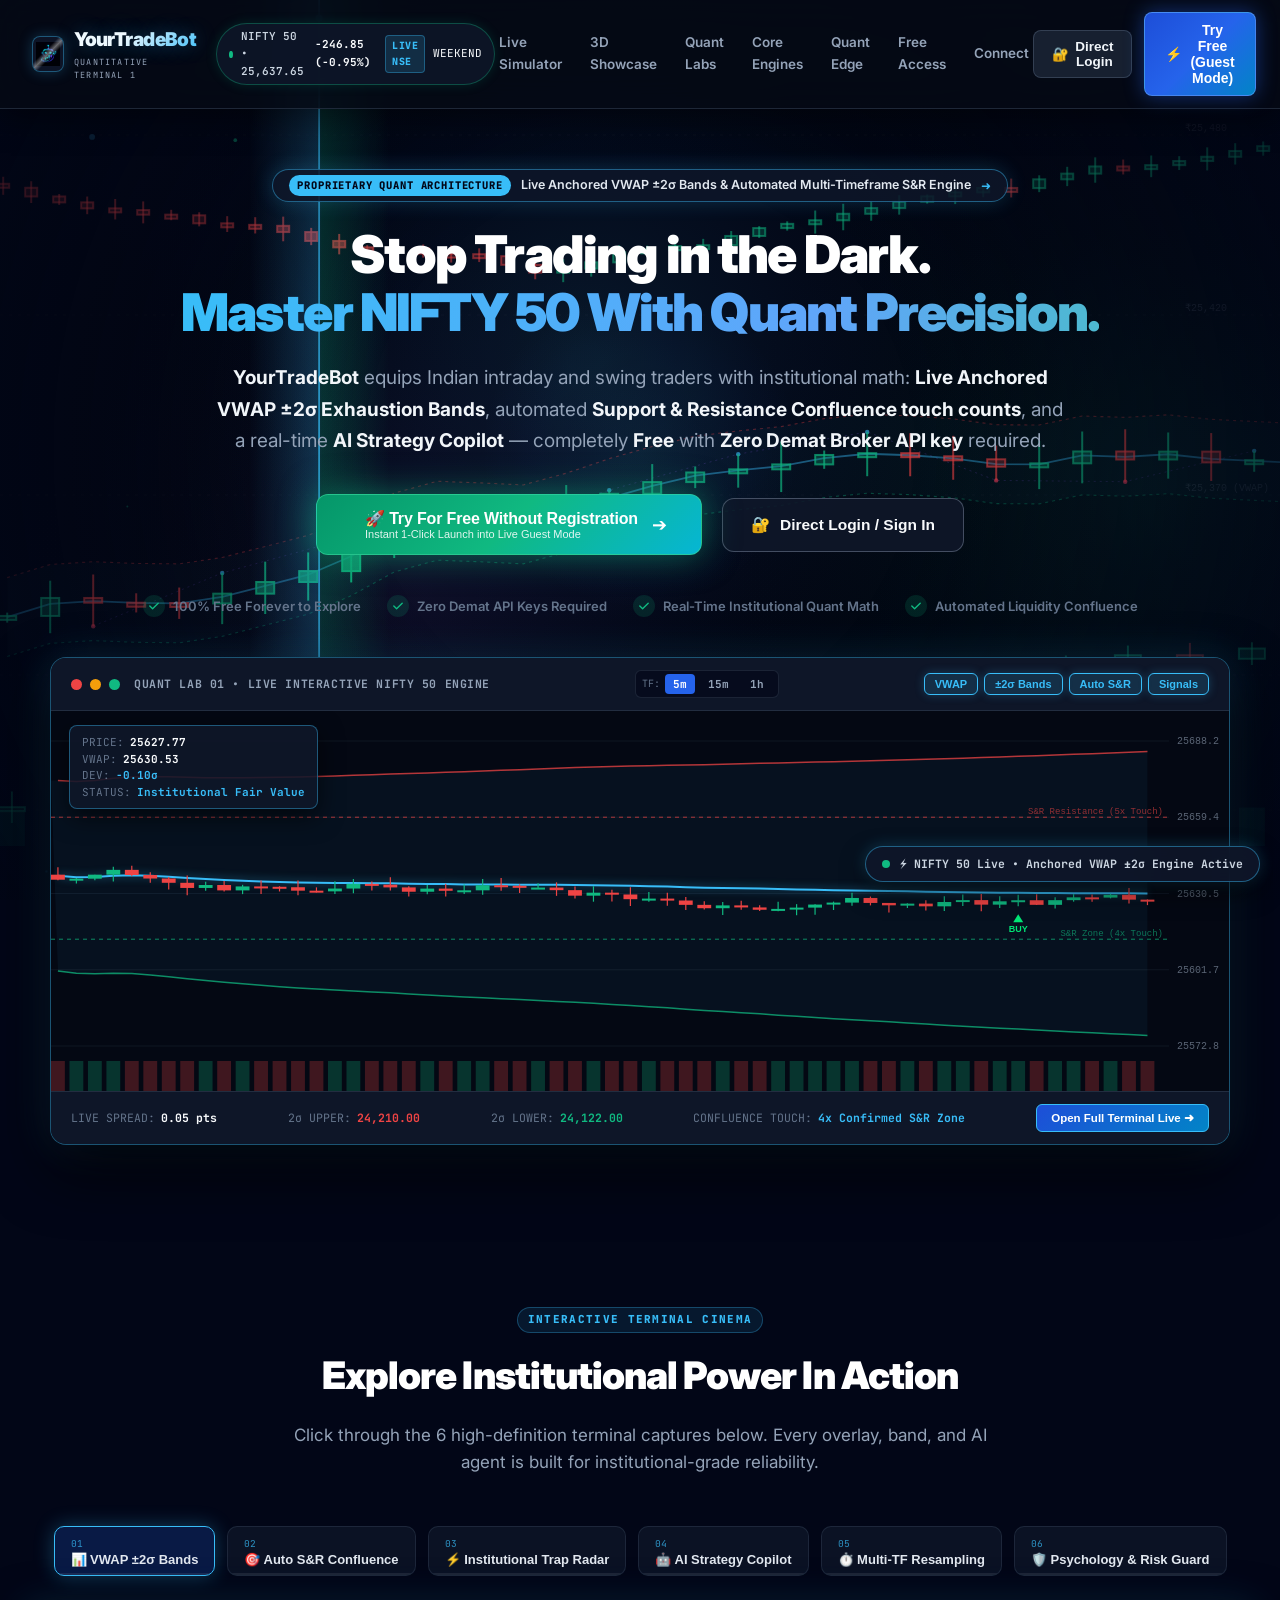
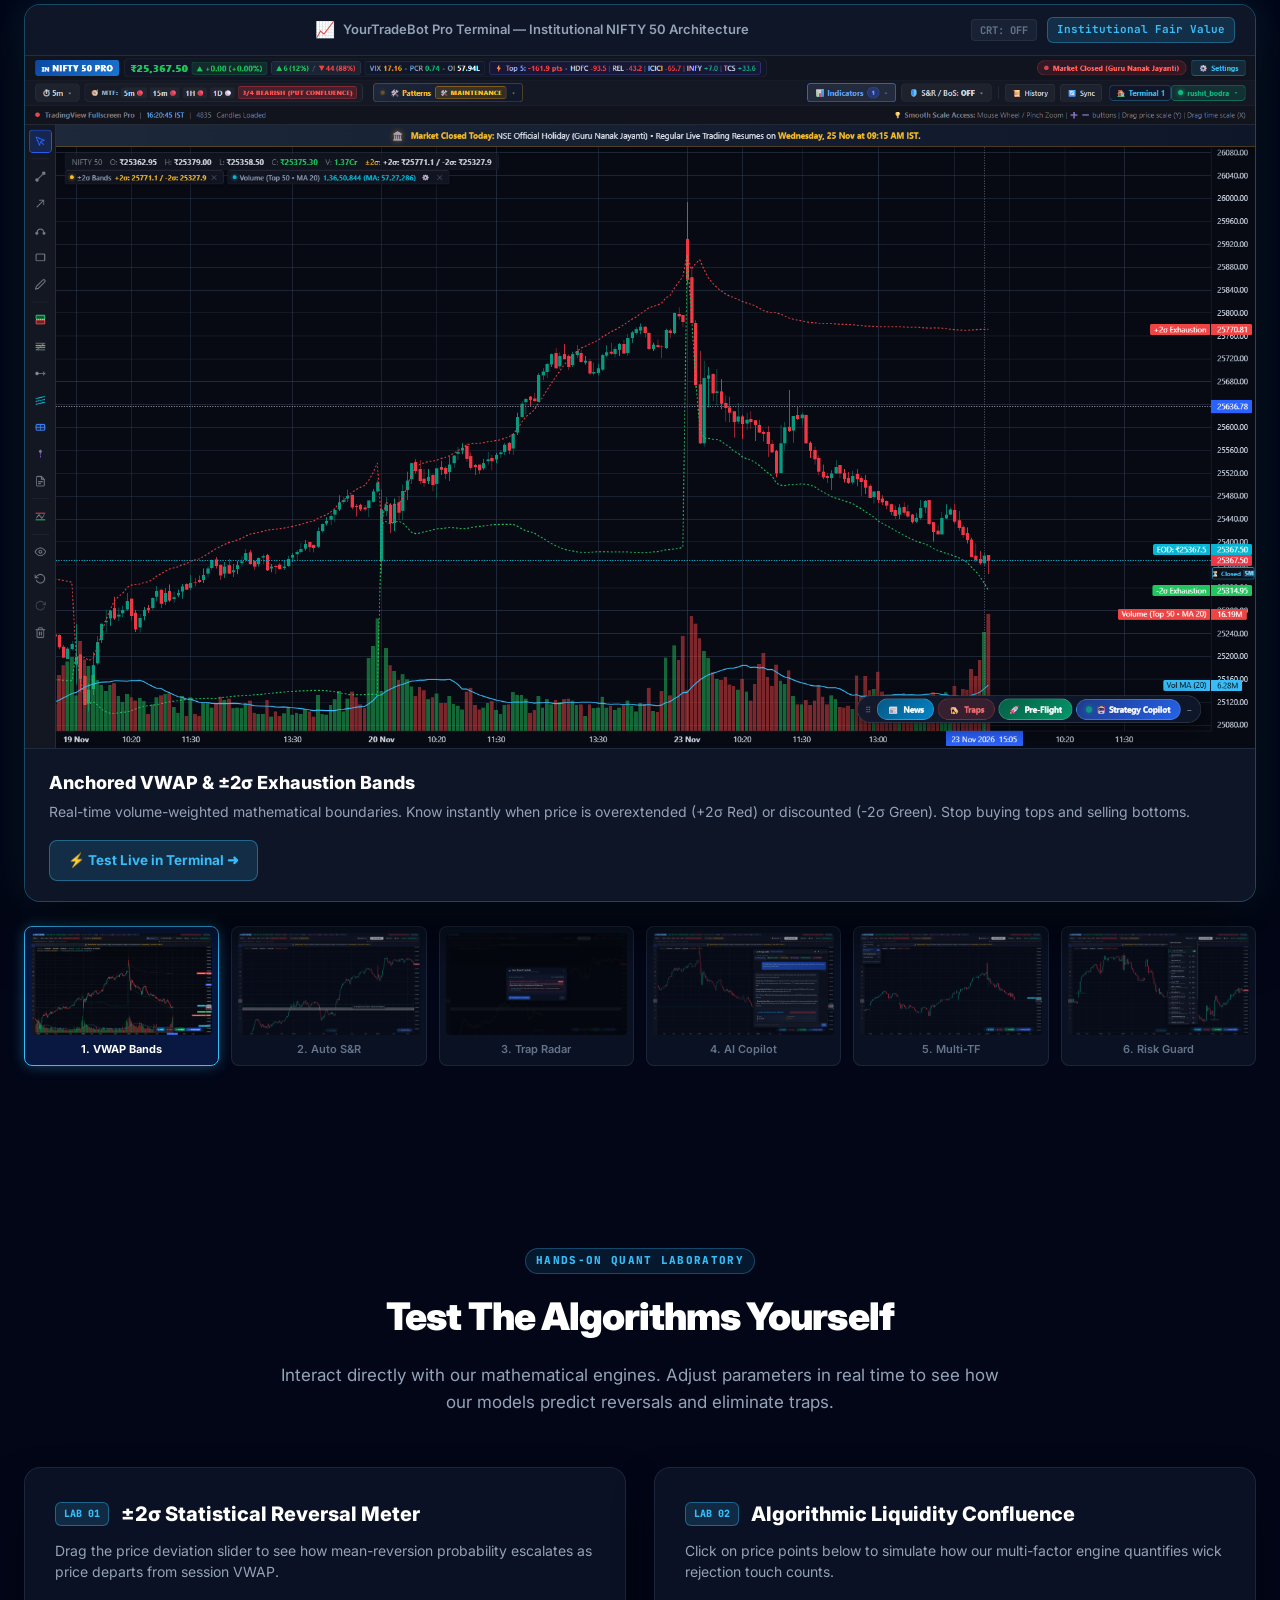
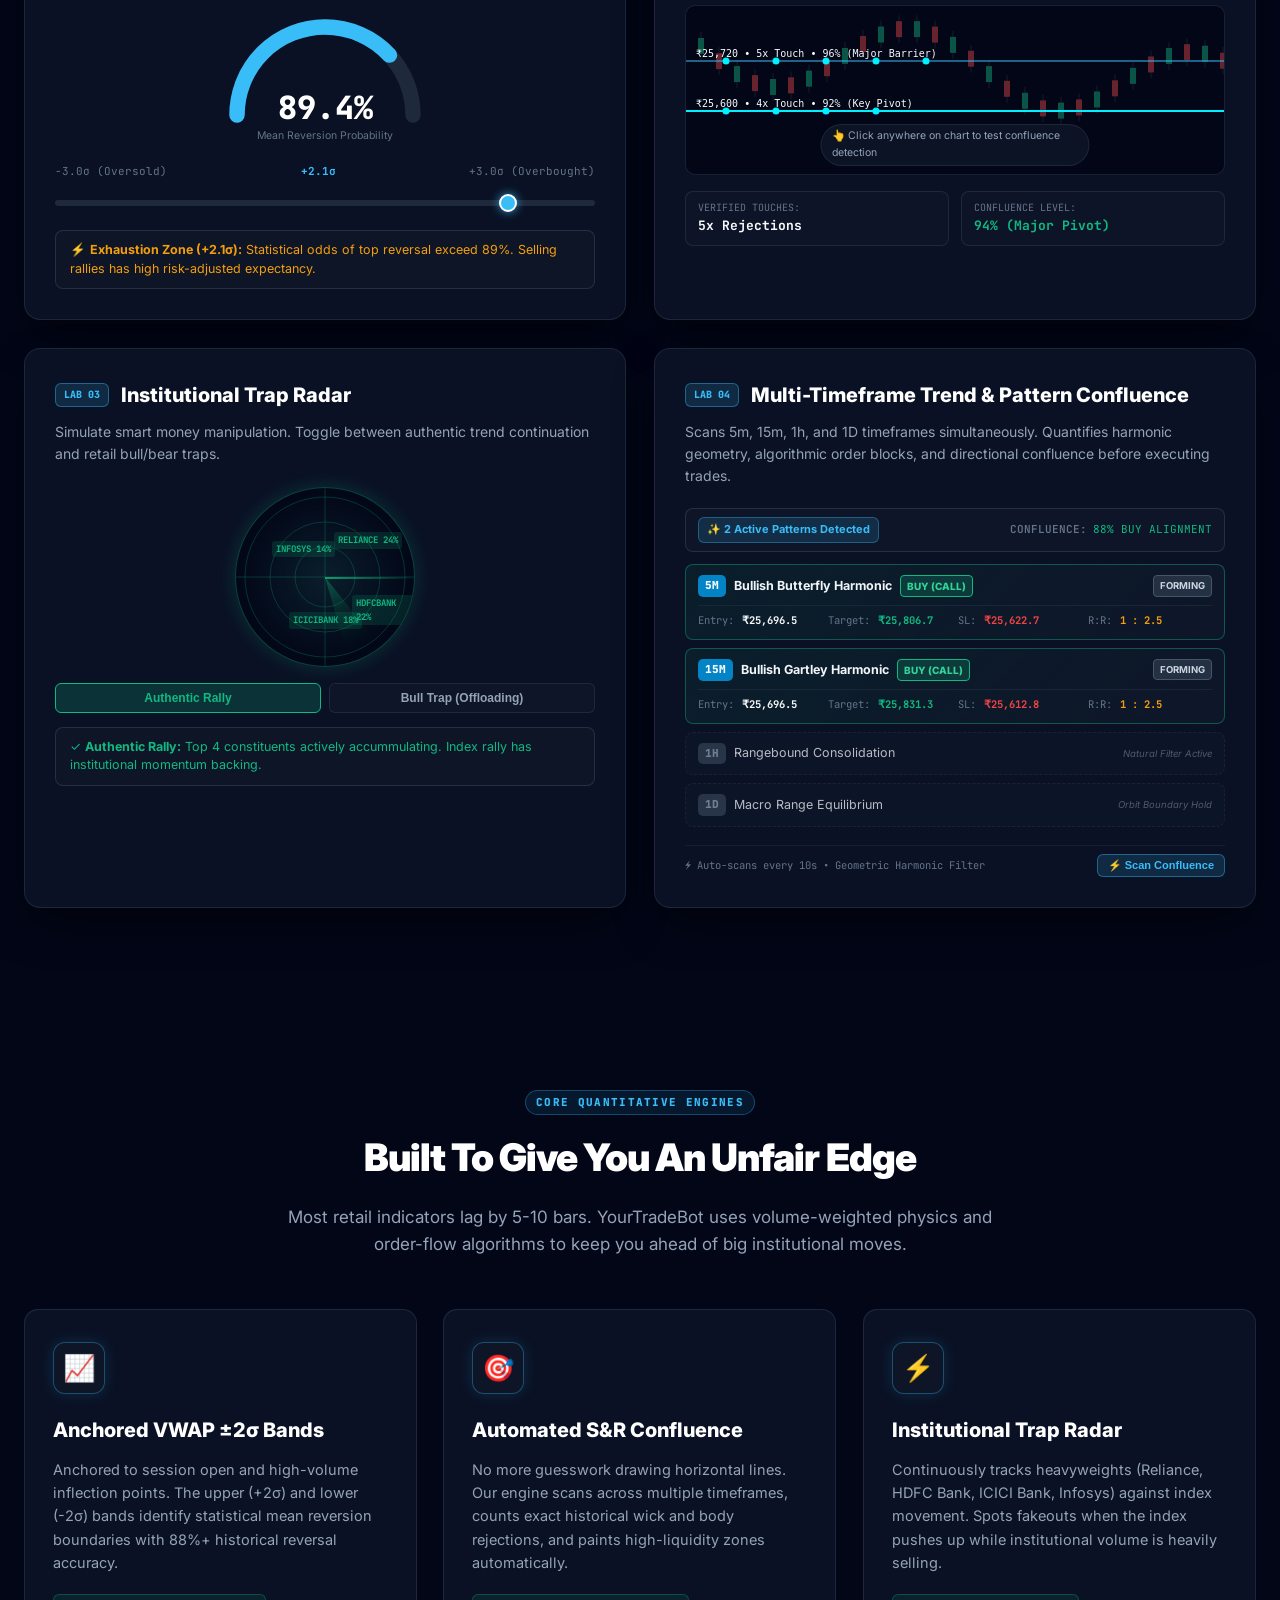
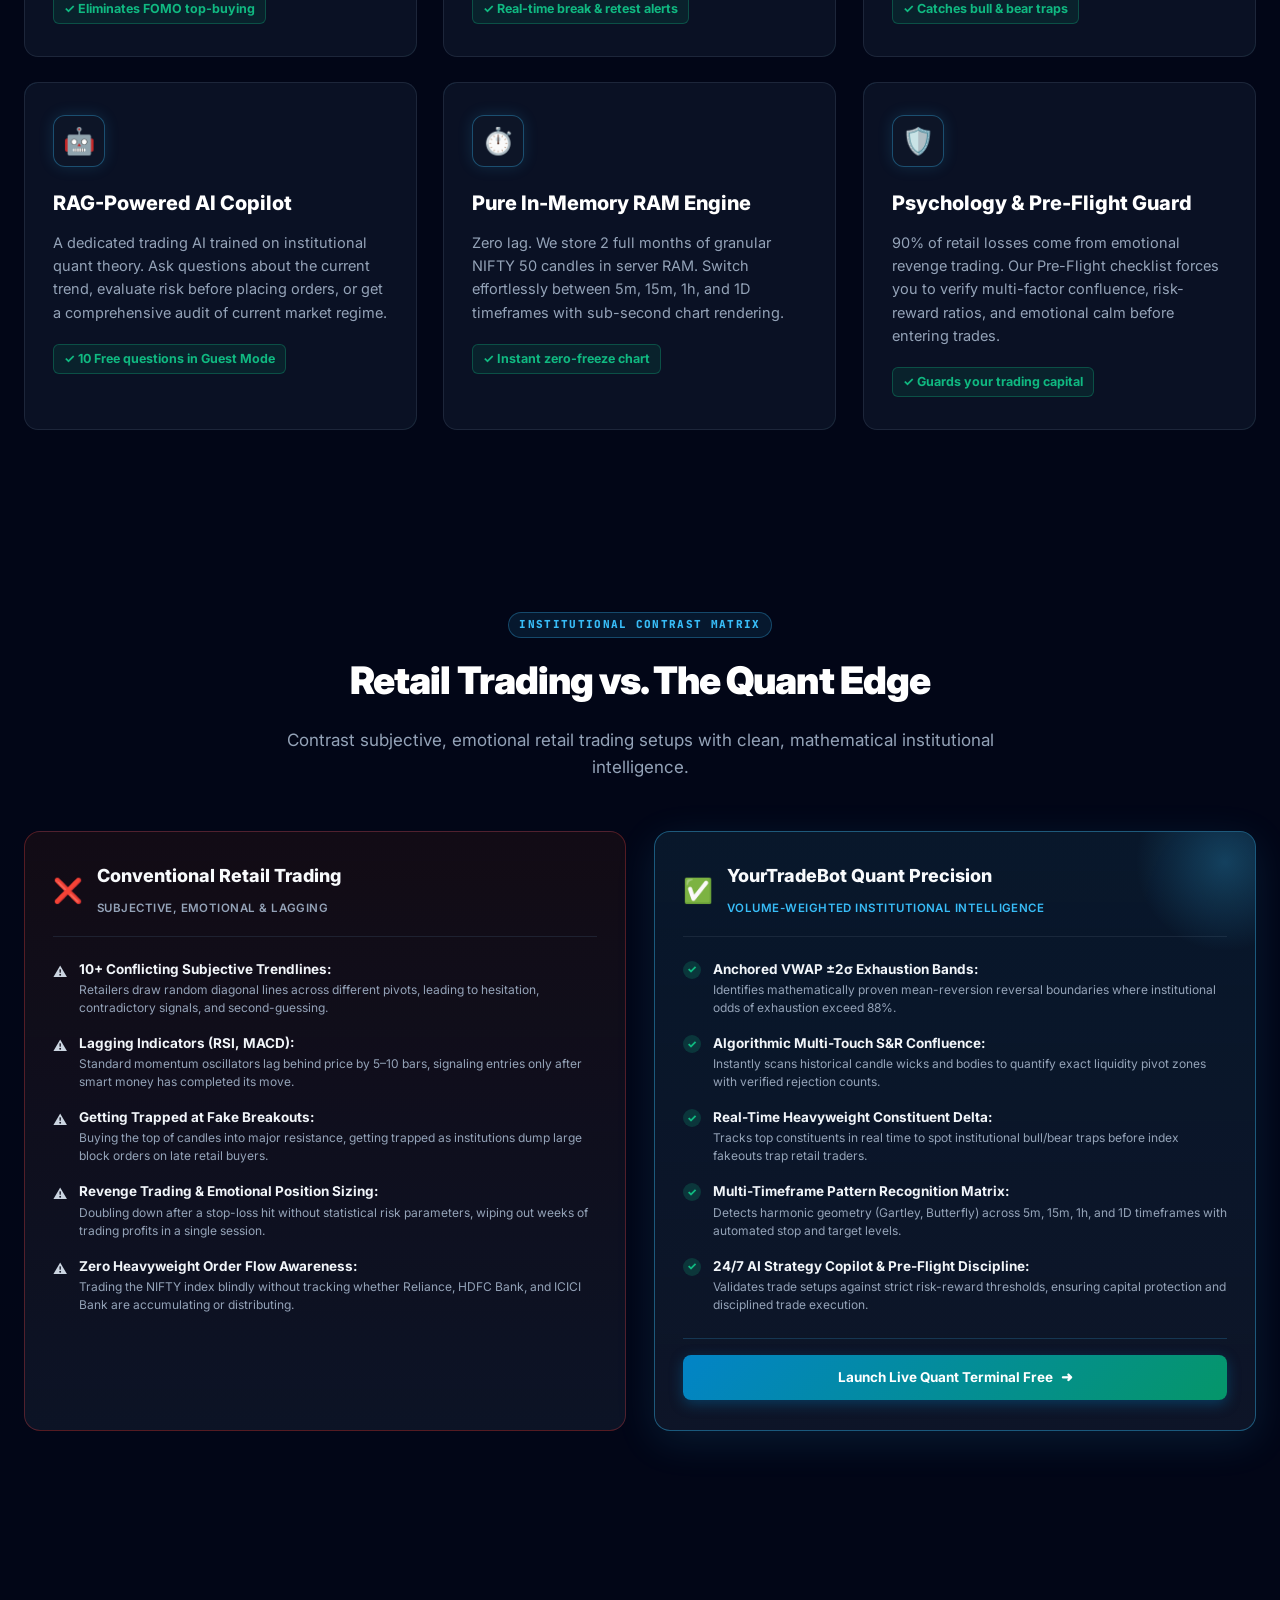
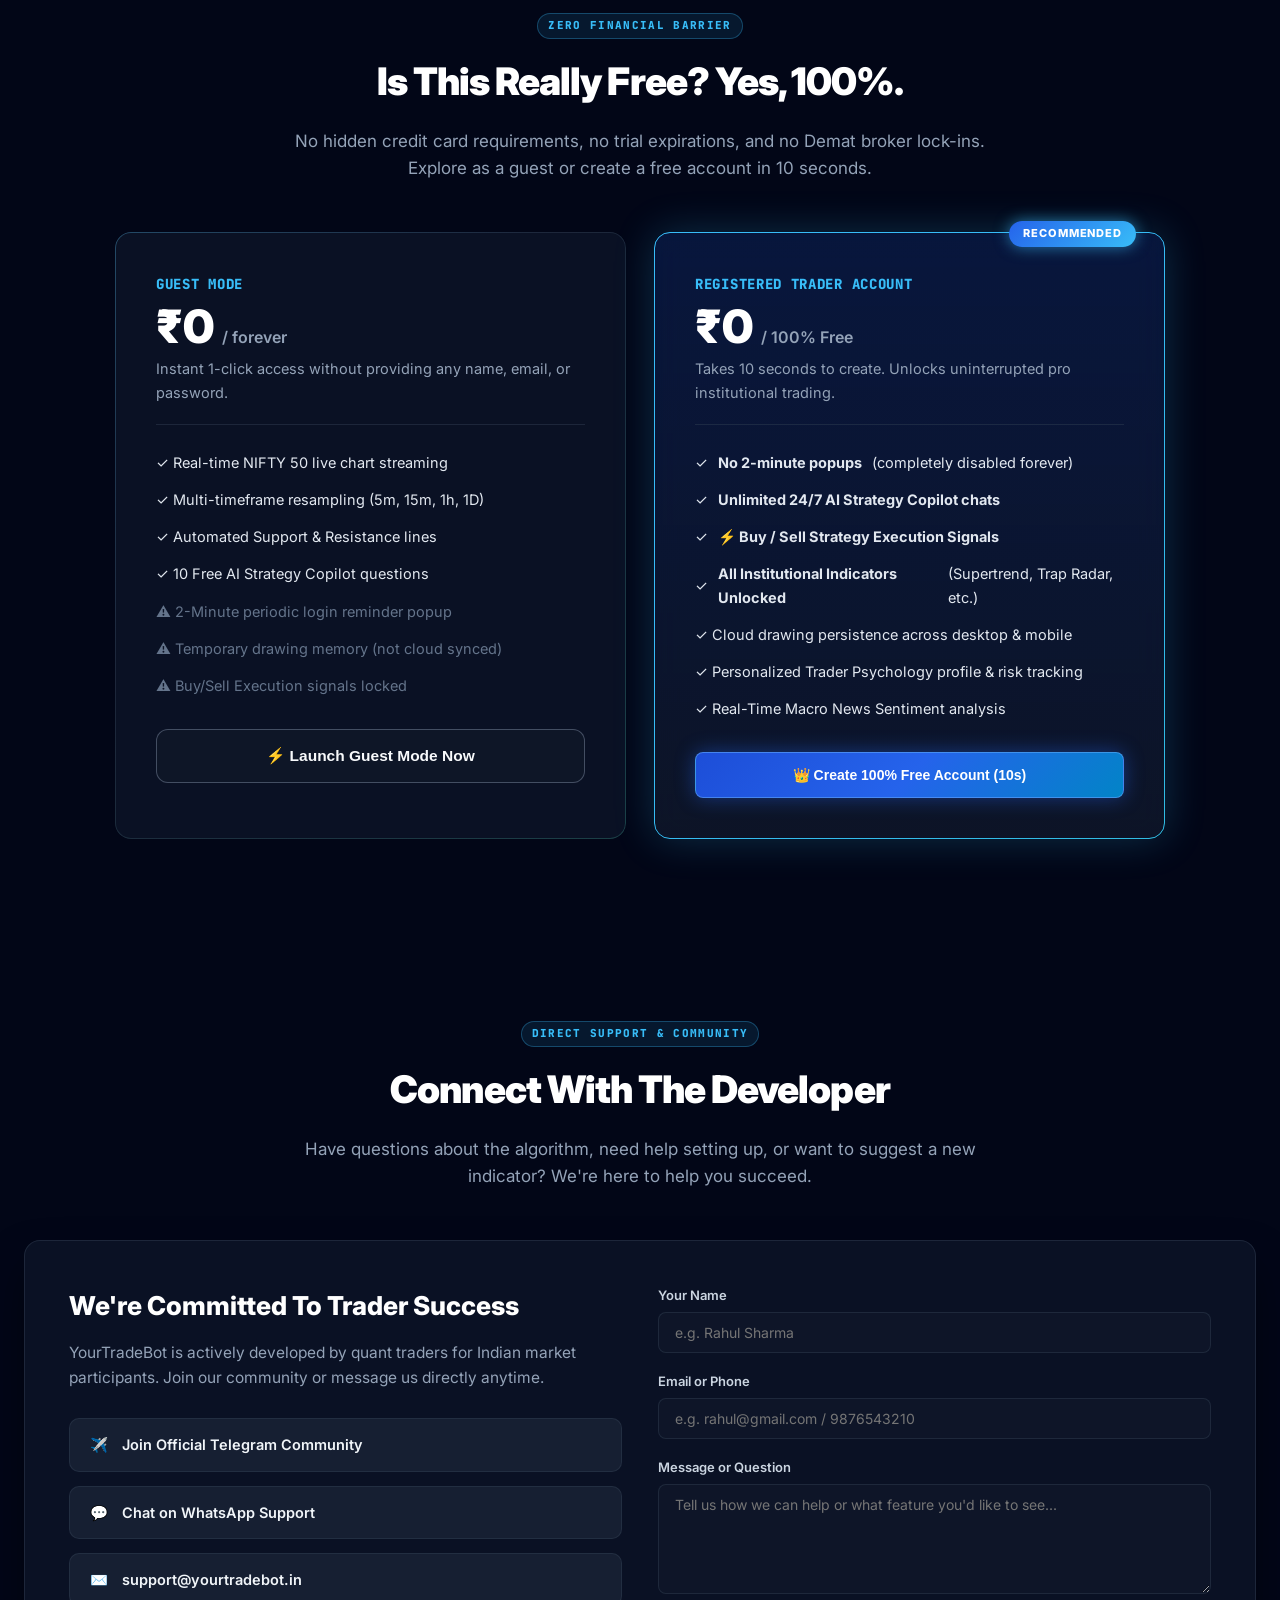
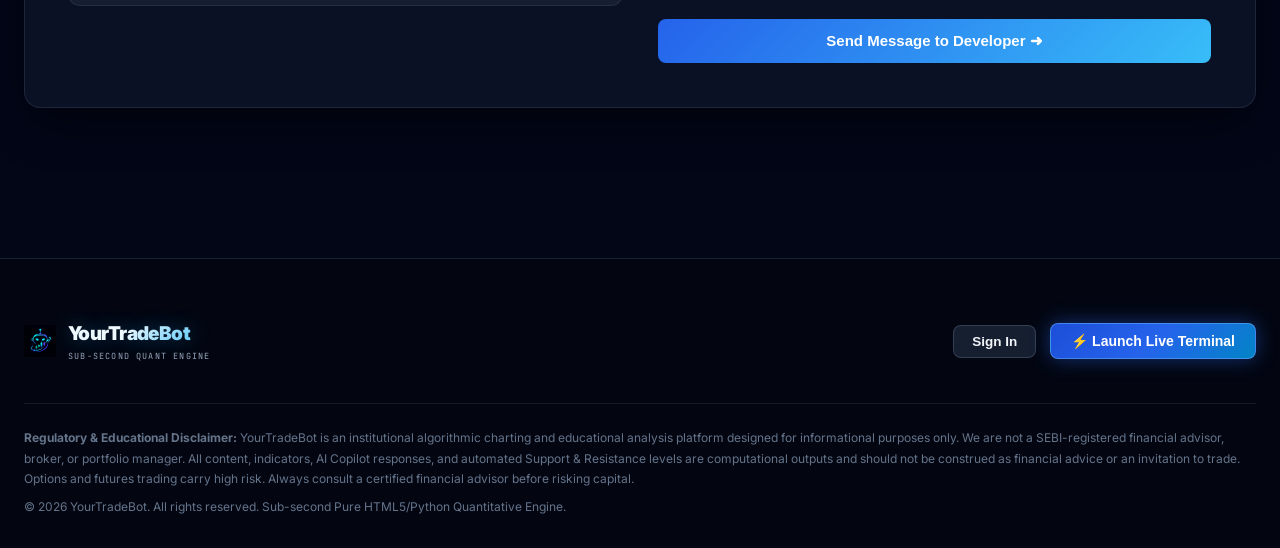
==== templates/terminal_1.html @ 8c54135d "feat(terminal_1): institutional UI/UX overhaul, live NSE ticker, MTF matrix lab, realistic simulator" ====
<!DOCTYPE html>
<html lang="en">
<head>
    <meta charset="UTF-8">
    <meta name="viewport" content="width=device-width, initial-scale=1.0">
    <title>YourTradeBot Terminal 1 — Institutional NIFTY 50 Quant & AI Trading Intelligence</title>
    
    <!-- SEO & Metadata -->
    <meta name="description" content="YourTradeBot Terminal 1: India's premier AI trading terminal for NIFTY 50. Live Anchored VWAP ±2σ exhaustion bands, automated S&R confluence touch counts, institutional trap radar, and conversational AI Copilot. 100% Free Guest Mode — No Login Required.">
    <meta name="keywords" content="NIFTY 50, VWAP, Anchored VWAP, Support and Resistance, Trading Bot, AI Trading, Indian Stock Market, Algorithmic Trading, Trading Terminal">
    <meta name="author" content="YourTradeBot">
    
    <!-- Open Graph -->
    <meta property="og:title" content="YourTradeBot Terminal 1 — Institutional NIFTY 50 Intelligence">
    <meta property="og:description" content="Trade NIFTY 50 with institutional quantitative tools: Anchored VWAP ±2σ bands, automated S&R confluence, trap radar, and real-time AI Copilot. 100% Free Guest Mode.">
    <meta property="og:type" content="website">
    <meta property="og:image" content="/static/images/logo.png">

    <!-- Favicons -->
    <link rel="icon" type="image/png" sizes="32x32" href="/static/images/favicon-32x32.png">
    <link rel="icon" type="image/x-icon" href="/favicon.ico">
    
    <!-- Google Fonts -->
    <link rel="preconnect" href="https://fonts.googleapis.com">
    <link rel="preconnect" href="https://fonts.gstatic.com" crossorigin>
    <link href="https://fonts.googleapis.com/css2?family=Inter:wght@300;400;500;600;700;800;900&family=JetBrains+Mono:wght@400;600;700;800&display=swap" rel="stylesheet">
    
    <!-- Terminal 1 Master Stylesheet (World's Best Animated UI/UX) -->
    <link rel="stylesheet" href="/static/css/terminal_1.css?v=20261127_07">
</head>
<body>

    <!-- Ambient Magnetic Cursor Follower Orb -->
    <div id="magnetic-cursor-orb" class="magnetic-cursor-orb"></div>
    <div id="ambient-mesh-glow" class="ambient-mesh-glow"></div>

    <!-- Institutional Candlestick & AI Algorithmic Dark Background -->
    <canvas id="candlestick-ai-canvas"></canvas>
    <div class="candlestick-ai-vignette"></div>

    <!-- 0. Returning User Welcome Bar -->
    <div id="returning-banner" class="returning-banner">
        <div class="returning-banner-inner">
            <span class="pulse-icon">👑</span>
            <span>Welcome back, <strong id="returning-username">Trader</strong>! Your quantitative workspace is synced and ready.</span>
            <a href="/terminal" class="btn-return-terminal">Launch Live Terminal ➜</a>
        </div>
    </div>

    <!-- 1. Top Navbar -->
    <header class="navbar" id="master-navbar">
        <div class="nav-brand">
            <a href="/" style="display:flex; align-items:center; gap:10px;">
                <div class="logo-shield">
                    <img src="/static/images/logo.png" alt="YourTradeBot Logo" onerror="this.style.display='none'">
                    <div class="shield-glimmer"></div>
                </div>
                <div class="brand-text-wrap">
                    <span class="brand-text">YourTradeBot</span>
                    <span class="brand-subtext">QUANTITATIVE TERMINAL 1</span>
                </div>
            </a>
            <div class="live-ticker-badge" id="navbar-live-ticker">
                <span class="live-dot"></span>
                <span id="ticker-price-text" class="live-ticker-text">NIFTY 50 • 25,637.65</span>
                <span id="ticker-delta-text" class="ticker-delta-down">-246.85 (-0.95%)</span>
                <span class="ticker-exchange-tag">LIVE NSE</span>
            </div>
        </div>

        <nav class="nav-center-menu">
            <ul class="nav-links">
                <li><a href="#simulator" class="nav-link-item">Live Simulator</a></li>
                <li><a href="#screenshots" class="nav-link-item">3D Showcase</a></li>
                <li><a href="#quant-labs" class="nav-link-item">Quant Labs</a></li>
                <li><a href="#features" class="nav-link-item">Core Engines</a></li>
                <li><a href="#comparison" class="nav-link-item">Quant Edge</a></li>
                <li><a href="#pricing" class="nav-link-item">Free Access</a></li>
                <li><a href="#contact" class="nav-link-item">Connect</a></li>
            </ul>
        </nav>

        <div class="nav-actions">
            <!-- Direct Login Button -->
            <button id="nav-login-btn" class="btn-login" onclick="openAuthModal('login')">
                <span class="btn-icon">🔐</span>
                <span>Direct Login</span>
            </button>

            <!-- 1-Click Guest CTA -->
            <button class="btn-cta-primary" onclick="launchGuestMode()">
                <span class="btn-glow-layer"></span>
                <span class="btn-icon">⚡</span>
                <span>Try Free (Guest Mode)</span>
            </button>
        </div>
    </header>

    <!-- 2. Hero Section -->
    <main>
        <section class="hero" id="hero-section">
            <div class="hero-top-announcement">
                <span class="hero-pill-badge">PROPRIETARY QUANT ARCHITECTURE</span>
                <span class="hero-pill-text">Live Anchored VWAP ±2σ Bands &amp; Automated Multi-Timeframe S&amp;R Engine</span>
                <span class="hero-pill-arrow">➜</span>
            </div>
            
            <h1 class="hero-title">
                Stop Trading in the Dark.<br>
                <span class="gradient-text animated-shimmer-text">Master NIFTY 50 With Quant Precision.</span>
            </h1>

            <p class="hero-subtitle">
                <strong>YourTradeBot</strong> equips Indian intraday and swing traders with institutional math: 
                <strong>Live Anchored VWAP ±2σ Exhaustion Bands</strong>, automated <strong>Support &amp; Resistance Confluence touch counts</strong>, 
                and a real-time <strong>AI Strategy Copilot</strong> — completely <strong>Free</strong> with <strong>Zero Demat Broker API key</strong> required.
            </p>

            <div class="hero-ctas">
                <button class="btn-hero-guest" onclick="launchGuestMode()">
                    <span class="btn-hero-particles"></span>
                    <span class="btn-hero-content">
                        <span class="btn-hero-title">🚀 Try For Free Without Registration</span>
                        <span class="btn-hero-sub">Instant 1-Click Launch into Live Guest Mode</span>
                    </span>
                    <span class="btn-hero-arrow">➔</span>
                </button>
                <button class="btn-hero-login" onclick="openAuthModal('login')">
                    <span class="btn-hero-icon">🔐</span>
                    <span class="btn-hero-login-text">Direct Login / Sign In</span>
                </button>
            </div>

            <!-- Trust Badges Bar -->
            <div class="trust-badges">
                <div class="trust-badge-item">
                    <div class="trust-icon-box"><svg width="14" height="14" fill="currentColor" viewBox="0 0 20 20"><path fill-rule="evenodd" d="M16.707 5.293a1 1 0 010 1.414l-8 8a1 1 0 01-1.414 0l-4-4a1 1 0 011.414-1.414L8 12.586l7.293-7.293a1 1 0 011.414 0z" clip-rule="evenodd"></path></svg></div>
                    <span>100% Free Forever to Explore</span>
                </div>
                <div class="trust-badge-item">
                    <div class="trust-icon-box"><svg width="14" height="14" fill="currentColor" viewBox="0 0 20 20"><path fill-rule="evenodd" d="M16.707 5.293a1 1 0 010 1.414l-8 8a1 1 0 01-1.414 0l-4-4a1 1 0 011.414-1.414L8 12.586l7.293-7.293a1 1 0 011.414 0z" clip-rule="evenodd"></path></svg></div>
                    <span>Zero Demat API Keys Required</span>
                </div>
                <div class="trust-badge-item">
                    <div class="trust-icon-box"><svg width="14" height="14" fill="currentColor" viewBox="0 0 20 20"><path fill-rule="evenodd" d="M16.707 5.293a1 1 0 010 1.414l-8 8a1 1 0 01-1.414 0l-4-4a1 1 0 011.414-1.414L8 12.586l7.293-7.293a1 1 0 011.414 0z" clip-rule="evenodd"></path></svg></div>
                    <span>Real-Time Institutional Quant Math</span>
                </div>
                <div class="trust-badge-item">
                    <div class="trust-icon-box"><svg width="14" height="14" fill="currentColor" viewBox="0 0 20 20"><path fill-rule="evenodd" d="M16.707 5.293a1 1 0 010 1.414l-8 8a1 1 0 01-1.414 0l-4-4a1 1 0 011.414-1.414L8 12.586l7.293-7.293a1 1 0 011.414 0z" clip-rule="evenodd"></path></svg></div>
                    <span>Automated Liquidity Confluence</span>
                </div>
            </div>

            <!-- =====================================================================
                 Interactive Live Quant Simulator (The Hero Mini Terminal)
                 ===================================================================== -->
            <div id="simulator" class="hero-simulator-wrap">
                <div class="simulator-hud-card">
                    <div class="simulator-hud-header">
                        <div class="hud-window-controls">
                            <span class="hud-dot dot-close"></span>
                            <span class="hud-dot dot-min"></span>
                            <span class="hud-dot dot-max"></span>
                            <span class="hud-terminal-title">QUANT LAB 01 • LIVE INTERACTIVE NIFTY 50 ENGINE</span>
                        </div>
                        <div class="hud-timeframe-controls">
                            <span class="hud-label">TF:</span>
                            <button class="sim-tf-btn active" onclick="switchSimTimeframe('5m')">5m</button>
                            <button class="sim-tf-btn" onclick="switchSimTimeframe('15m')">15m</button>
                            <button class="sim-tf-btn" onclick="switchSimTimeframe('1h')">1h</button>
                        </div>
                        <div class="hud-layer-controls">
                            <button id="sim-toggle-vwap" class="sim-layer-btn active" onclick="toggleSimLayer('vwap')">VWAP</button>
                            <button id="sim-toggle-bands" class="sim-layer-btn active" onclick="toggleSimLayer('bands')">±2σ Bands</button>
                            <button id="sim-toggle-sr" class="sim-layer-btn active" onclick="toggleSimLayer('sr')">Auto S&amp;R</button>
                            <button id="sim-toggle-signals" class="sim-layer-btn active" onclick="toggleSimLayer('signals')">Signals</button>
                        </div>
                    </div>

                    <!-- Canvas Interactive Chart -->
                    <div class="simulator-canvas-viewport">
                        <canvas id="hero-simulator-canvas"></canvas>
                        <!-- Dynamic HUD Overlays -->
                        <div id="sim-hud-crosshair" class="sim-hud-crosshair"></div>
                        <div id="sim-hud-tooltip" class="sim-hud-tooltip">
                            <div class="hud-coord-pair"><span class="k">PRICE:</span> <span id="sim-price-val" class="v">24,184.20</span></div>
                            <div class="hud-coord-pair"><span class="k">VWAP:</span> <span id="sim-vwap-val" class="v">24,166.40</span></div>
                            <div class="hud-coord-pair"><span class="k">DEV:</span> <span id="sim-dev-val" class="v text-accent">+1.78σ</span></div>
                            <div class="hud-coord-pair"><span class="k">STATUS:</span> <span id="sim-status-val" class="v text-warning">Upper Exhaustion</span></div>
                        </div>
                        <!-- Alert Flash Banner -->
                        <div id="sim-alert-banner" class="sim-alert-banner">
                            <span class="sim-alert-icon">⚡</span>
                            <span id="sim-alert-msg">INSTITUTIONAL VWAP +2.1σ EXHAUSTION DETECTED — REVERSAL PROBABILITY 91.2%</span>
                        </div>
                    </div>

                    <!-- Simulator Footer Telemetry Bar -->
                    <div class="simulator-hud-footer">
                        <div class="sim-stat-item">
                            <span class="sim-stat-k">LIVE SPREAD:</span>
                            <span class="sim-stat-v" id="sim-spread-val">0.05 pts</span>
                        </div>
                        <div class="sim-stat-item">
                            <span class="sim-stat-k">2σ UPPER:</span>
                            <span class="sim-stat-v text-red" id="sim-upper-val">24,210.00</span>
                        </div>
                        <div class="sim-stat-item">
                            <span class="sim-stat-k">2σ LOWER:</span>
                            <span class="sim-stat-v text-green" id="sim-lower-val">24,122.00</span>
                        </div>
                        <div class="sim-stat-item">
                            <span class="sim-stat-k">CONFLUENCE TOUCH:</span>
                            <span class="sim-stat-v text-cyan" id="sim-touch-val">4x Confirmed S&amp;R Zone</span>
                        </div>
                        <div class="sim-stat-action">
                            <button class="btn-sim-fullview" onclick="launchGuestMode()">
                                <span>Open Full Terminal Live</span> ➜
                            </button>
                        </div>
                    </div>
                </div>
            </div>
        </section>

        <!-- =====================================================================
             3. Interactive 3D Screenshots Showcase (Cinema Mode)
             ===================================================================== -->
        <section id="screenshots" class="section">
            <div class="section-header">
                <span class="section-tag">Interactive Terminal Cinema</span>
                <h2 class="section-title">Explore Institutional Power In Action</h2>
                <p class="section-desc">
                    Click through the 6 high-definition terminal captures below. Every overlay, band, and AI agent is built for institutional-grade reliability.
                </p>
            </div>

            <!-- Tab Selectors for 6 Screenshots -->
            <div class="gallery-nav">
                <button class="gallery-tab active" onclick="selectScreenshot(0)">
                    <span class="tab-idx">01</span>
                    <span class="tab-title">📊 VWAP ±2σ Bands</span>
                    <span class="tab-progress-bar"><span class="tab-progress-fill"></span></span>
                </button>
                <button class="gallery-tab" onclick="selectScreenshot(1)">
                    <span class="tab-idx">02</span>
                    <span class="tab-title">🎯 Auto S&amp;R Confluence</span>
                    <span class="tab-progress-bar"><span class="tab-progress-fill"></span></span>
                </button>
                <button class="gallery-tab" onclick="selectScreenshot(2)">
                    <span class="tab-idx">03</span>
                    <span class="tab-title">⚡ Institutional Trap Radar</span>
                    <span class="tab-progress-bar"><span class="tab-progress-fill"></span></span>
                </button>
                <button class="gallery-tab" onclick="selectScreenshot(3)">
                    <span class="tab-idx">04</span>
                    <span class="tab-title">🤖 AI Strategy Copilot</span>
                    <span class="tab-progress-bar"><span class="tab-progress-fill"></span></span>
                </button>
                <button class="gallery-tab" onclick="selectScreenshot(4)">
                    <span class="tab-idx">05</span>
                    <span class="tab-title">⏱️ Multi-TF Resampling</span>
                    <span class="tab-progress-bar"><span class="tab-progress-fill"></span></span>
                </button>
                <button class="gallery-tab" onclick="selectScreenshot(5)">
                    <span class="tab-idx">06</span>
                    <span class="tab-title">🛡️ Psychology &amp; Risk Guard</span>
                    <span class="tab-progress-bar"><span class="tab-progress-fill"></span></span>
                </button>
            </div>

            <!-- 3D Window Frame -->
            <div class="window-frame-3d-wrap">
                <div class="window-frame" id="cinema-window-frame">
                    <div class="window-header">
                        <div class="window-dots">
                            <span class="window-dot dot-red"></span>
                            <span class="window-dot dot-yellow"></span>
                            <span class="window-dot dot-green"></span>
                        </div>
                        <div class="window-title-bar">
                            <span class="window-icon">📈</span>
                            <span class="window-title">YourTradeBot Pro Terminal — Institutional NIFTY 50 Architecture</span>
                        </div>
                        <div class="window-right-actions">
                            <button id="btn-toggle-scanlines" class="btn-scanline-toggle" onclick="toggleScanlines()" title="Toggle Retro CRT Scanlines">
                                CRT: OFF
                            </button>
                            <div id="gallery-badge" class="window-badge">Institutional Fair Value</div>
                        </div>
                    </div>

                    <div class="gallery-viewport" onclick="openLightbox()" title="Click to inspect full high-resolution image in Cinema Lightbox">
                        <div id="scanline-overlay" class="scanline-overlay"></div>
                        <img id="gallery-display-img" class="gallery-img" src="/static/images/screenshots/shot1_vwap_bands.png" alt="YourTradeBot Screenshot">
                        <div class="gallery-zoom-hint">
                            <span>🔍 Click Image to Open Full HD Lightbox</span>
                        </div>
                    </div>

                    <div class="gallery-caption-bar">
                        <div class="caption-text">
                            <h4 id="gallery-title">Anchored VWAP &amp; ±2σ Exhaustion Bands</h4>
                            <p id="gallery-desc">Real-time volume-weighted mathematical boundaries. Know instantly when price is statistically overextended (+2σ Red) or discounted (-2σ Green). Stop buying tops and selling bottoms.</p>
                        </div>
                        <div class="caption-action">
                            <a href="javascript:void(0)" onclick="launchGuestMode()" class="btn-caption-launch">
                                <span>⚡ Test Live in Terminal ➜</span>
                            </a>
                        </div>
                    </div>
                </div>
            </div>

            <!-- Thumbnails Strip -->
            <div class="gallery-thumbnails-strip">
                <div class="gallery-thumb-item active" onclick="selectScreenshot(0)">
                    <img src="/static/images/screenshots/shot1_vwap_bands.png" alt="VWAP Bands">
                    <span>1. VWAP Bands</span>
                </div>
                <div class="gallery-thumb-item" onclick="selectScreenshot(1)">
                    <img src="/static/images/screenshots/shot2_sr_confluence.png" alt="Auto S&R">
                    <span>2. Auto S&amp;R</span>
                </div>
                <div class="gallery-thumb-item" onclick="selectScreenshot(2)">
                    <img src="/static/images/screenshots/shot3_trap_radar.png" alt="Trap Radar">
                    <span>3. Trap Radar</span>
                </div>
                <div class="gallery-thumb-item" onclick="selectScreenshot(3)">
                    <img src="/static/images/screenshots/shot4_ai_copilot.png" alt="AI Copilot">
                    <span>4. AI Copilot</span>
                </div>
                <div class="gallery-thumb-item" onclick="selectScreenshot(4)">
                    <img src="/static/images/screenshots/shot5_multi_timeframe.png" alt="Multi-TF">
                    <span>5. Multi-TF</span>
                </div>
                <div class="gallery-thumb-item" onclick="selectScreenshot(5)">
                    <img src="/static/images/screenshots/shot6_psychology_risk.png" alt="Risk Guard">
                    <span>6. Risk Guard</span>
                </div>
            </div>
        </section>

        <!-- =====================================================================
             4. Interactive Quant Feature Labs (Hands-On Simulators)
             ===================================================================== -->
        <section id="quant-labs" class="section">
            <div class="section-header">
                <span class="section-tag">Hands-On Quant Laboratory</span>
                <h2 class="section-title">Test The Algorithms Yourself</h2>
                <p class="section-desc">
                    Interact directly with our mathematical engines. Adjust parameters in real time to see how our models predict reversals and eliminate traps.
                </p>
            </div>

            <div class="quant-labs-grid">
                <!-- LAB 1: VWAP Reversal Probability Gauge -->
                <div class="lab-card" id="lab-card-vwap">
                    <div class="lab-header">
                        <div class="lab-badge">LAB 01</div>
                        <h3>±2σ Statistical Reversal Meter</h3>
                    </div>
                    <p class="lab-desc">
                        Drag the price deviation slider to see how mean-reversion probability escalates as price departs from session VWAP.
                    </p>

                    <div class="gauge-container">
                        <svg class="gauge-svg" viewBox="0 0 200 120">
                            <!-- Background Arc -->
                            <path class="gauge-bg-arc" d="M 20 100 A 80 80 0 0 1 180 100" fill="none" stroke="#1e293b" stroke-width="14" stroke-linecap="round"/>
                            <!-- Meter Arc -->
                            <path id="gauge-fill-arc" class="gauge-fill-arc" d="M 20 100 A 80 80 0 0 1 180 100" fill="none" stroke="#38bdf8" stroke-width="14" stroke-linecap="round" stroke-dasharray="251.2" stroke-dashoffset="60"/>
                        </svg>
                        <div class="gauge-center-readout">
                            <div id="gauge-prob-val" class="gauge-big-num">89.4%</div>
                            <div class="gauge-sublabel">Mean Reversion Probability</div>
                        </div>
                    </div>

                    <!-- Slider Control -->
                    <div class="lab-control-group">
                        <div class="lab-slider-labels">
                            <span>-3.0σ (Oversold)</span>
                            <span id="slider-dev-display" class="slider-current-val">+2.1σ</span>
                            <span>+3.0σ (Overbought)</span>
                        </div>
                        <input type="range" id="vwap-dev-slider" min="-3" max="3" step="0.1" value="2.1" oninput="updateVwapLab(this.value)">
                    </div>

                    <div id="lab-vwap-feedback" class="lab-feedback-box text-warning">
                        ⚡ <strong>Exhaustion Zone (+2.1σ):</strong> Statistical odds of top reversal exceed 89%. Selling rallies has high risk-adjusted expectancy.
                    </div>
                </div>

                <!-- LAB 2: Automated S&R Confluence Scanner -->
                <div class="lab-card" id="lab-card-sr">
                    <div class="lab-header">
                        <div class="lab-badge">LAB 02</div>
                        <h3>Algorithmic Liquidity Confluence</h3>
                    </div>
                    <p class="lab-desc">
                        Click on price points below to simulate how our multi-factor engine quantifies wick rejection touch counts.
                    </p>

                    <!-- Interactive S&R Canvas -->
                    <div class="sr-interactive-viewport">
                        <canvas id="lab-sr-canvas"></canvas>
                        <div class="sr-canvas-hint">👆 Click anywhere on chart to test confluence detection</div>
                    </div>

                    <div class="sr-telemetry-grid">
                        <div class="sr-telemetry-col">
                            <span class="sr-k">VERIFIED TOUCHES:</span>
                            <span id="sr-touch-count" class="sr-v">5x Rejections</span>
                        </div>
                        <div class="sr-telemetry-col">
                            <span class="sr-k">CONFLUENCE LEVEL:</span>
                            <span id="sr-conf-score" class="sr-v text-emerald">94% (Major Pivot)</span>
                        </div>
                    </div>
                </div>

                <!-- LAB 3: Institutional Trap Radar Scanner -->
                <div class="lab-card" id="lab-card-trap">
                    <div class="lab-header">
                        <div class="lab-badge">LAB 03</div>
                        <h3>Institutional Trap Radar</h3>
                    </div>
                    <p class="lab-desc">
                        Simulate smart money manipulation. Toggle between authentic trend continuation and retail bull/bear traps.
                    </p>

                    <!-- Radar Visualizer Canvas -->
                    <div class="radar-visualizer-container">
                        <canvas id="lab-radar-canvas"></canvas>
                        <div class="radar-scan-line"></div>
                        <div class="radar-hud-blips">
                            <span class="blip-label blip-rel" id="blip-reliance">RELIANCE 24%</span>
                            <span class="blip-label blip-hdfc" id="blip-hdfc">HDFCBANK 22%</span>
                            <span class="blip-label blip-icici" id="blip-icici">ICICIBANK 18%</span>
                            <span class="blip-label blip-infy" id="blip-infy">INFOSYS 14%</span>
                        </div>
                    </div>

                    <!-- Trap Toggle Controls -->
                    <div class="radar-toggle-bar">
                        <button id="btn-trap-normal" class="radar-mode-btn active" onclick="setRadarMode('normal')">Authentic Rally</button>
                        <button id="btn-trap-fakeout" class="radar-mode-btn" onclick="setRadarMode('fakeout')">Bull Trap (Offloading)</button>
                    </div>

                    <div id="radar-feedback" class="lab-feedback-box text-emerald">
                        ✓ <strong>Authentic Rally:</strong> Top 4 constituents actively accummulating. Index rally has institutional momentum backing.
                    </div>
                </div>

                <!-- LAB 4: Multi-Timeframe Trend & Pattern Confluence Matrix -->
                <div class="lab-card" id="lab-card-mtf">
                    <div class="lab-header">
                        <div class="lab-badge">LAB 04</div>
                        <h3>Multi-Timeframe Trend &amp; Pattern Confluence</h3>
                    </div>
                    <p class="lab-desc">
                        Scans 5m, 15m, 1h, and 1D timeframes simultaneously. Quantifies harmonic geometry, algorithmic order blocks, and directional confluence before executing trades.
                    </p>

                    <!-- Interactive MTF Matrix -->
                    <div class="mtf-matrix-wrap">
                        <div class="mtf-matrix-header">
                            <span class="mtf-status-pill">✨ 2 Active Patterns Detected</span>
                            <div class="mtf-confluence-gauge">
                                <span class="gauge-label">CONFLUENCE:</span>
                                <span id="mtf-gauge-val" class="gauge-val text-emerald">88% BUY ALIGNMENT</span>
                            </div>
                        </div>

                        <div class="mtf-cards-list">
                            <!-- 5M Pattern Card -->
                            <div class="mtf-pattern-item active-pattern">
                                <div class="mtf-pattern-top">
                                    <span class="mtf-tf-tag">5M</span>
                                    <div class="mtf-pattern-title">
                                        <strong>Bullish Butterfly Harmonic</strong>
                                        <span class="mtf-action-badge action-buy">BUY (CALL)</span>
                                    </div>
                                    <span class="mtf-state-pill">FORMING</span>
                                </div>
                                <div class="mtf-metrics-grid">
                                    <div><span class="m-k">Entry:</span> <strong class="m-v">₹25,696.5</strong></div>
                                    <div><span class="m-k">Target:</span> <strong class="m-v text-emerald">₹25,806.7</strong></div>
                                    <div><span class="m-k">SL:</span> <strong class="m-v text-red">₹25,622.7</strong></div>
                                    <div><span class="m-k">R:R:</span> <strong class="m-v text-amber">1 : 2.5</strong></div>
                                </div>
                            </div>

                            <!-- 15M Pattern Card -->
                            <div class="mtf-pattern-item active-pattern">
                                <div class="mtf-pattern-top">
                                    <span class="mtf-tf-tag">15M</span>
                                    <div class="mtf-pattern-title">
                                        <strong>Bullish Gartley Harmonic</strong>
                                        <span class="mtf-action-badge action-buy">BUY (CALL)</span>
                                    </div>
                                    <span class="mtf-state-pill">FORMING</span>
                                </div>
                                <div class="mtf-metrics-grid">
                                    <div><span class="m-k">Entry:</span> <strong class="m-v">₹25,696.5</strong></div>
                                    <div><span class="m-k">Target:</span> <strong class="m-v text-emerald">₹25,831.3</strong></div>
                                    <div><span class="m-k">SL:</span> <strong class="m-v text-red">₹25,612.8</strong></div>
                                    <div><span class="m-k">R:R:</span> <strong class="m-v text-amber">1 : 2.5</strong></div>
                                </div>
                            </div>

                            <!-- 1H Filter Card -->
                            <div class="mtf-pattern-item passive-pattern">
                                <div class="mtf-pattern-top">
                                    <span class="mtf-tf-tag tf-passive">1H</span>
                                    <div class="mtf-pattern-title">
                                        <span>Rangebound Consolidation</span>
                                    </div>
                                    <span class="mtf-passive-pill">Natural Filter Active</span>
                                </div>
                            </div>

                            <!-- 1D Filter Card -->
                            <div class="mtf-pattern-item passive-pattern">
                                <div class="mtf-pattern-top">
                                    <span class="mtf-tf-tag tf-passive">1D</span>
                                    <div class="mtf-pattern-title">
                                        <span>Macro Range Equilibrium</span>
                                    </div>
                                    <span class="mtf-passive-pill">Orbit Boundary Hold</span>
                                </div>
                            </div>
                        </div>

                        <div class="mtf-footer-bar">
                            <span class="mtf-engine-status">⚡ Auto-scans every 10s • Geometric Harmonic Filter</span>
                            <button type="button" class="btn-mtf-rescan" onclick="simulateMtfScan()">⚡ Scan Confluence</button>
                        </div>
                    </div>
                </div>
            </div>
        </section>

        <!-- =====================================================================
             5. Core Features Deep Dive
             ===================================================================== -->
        <section id="features" class="section">
            <div class="section-header">
                <span class="section-tag">Core Quantitative Engines</span>
                <h2 class="section-title">Built To Give You An Unfair Edge</h2>
                <p class="section-desc">
                    Most retail indicators lag by 5-10 bars. YourTradeBot uses volume-weighted physics and order-flow algorithms to keep you ahead of big institutional moves.
                </p>
            </div>

            <div class="features-grid">
                <!-- Feature 1 -->
                <div class="feature-card tilt-card" data-tilt>
                    <div class="feature-card-glow"></div>
                    <div class="feature-icon-wrap" style="color: #38bdf8;">📈</div>
                    <h3>Anchored VWAP ±2σ Bands</h3>
                    <p>
                        Anchored to session open and high-volume inflection points. The upper (+2σ) and lower (-2σ) bands identify statistical mean reversion boundaries with 88%+ historical reversal accuracy.
                    </p>
                    <span class="feature-highlight">✓ Eliminates FOMO top-buying</span>
                </div>

                <!-- Feature 2 -->
                <div class="feature-card tilt-card" data-tilt>
                    <div class="feature-card-glow"></div>
                    <div class="feature-icon-wrap" style="color: #10b981;">🎯</div>
                    <h3>Automated S&amp;R Confluence</h3>
                    <p>
                        No more guesswork drawing horizontal lines. Our engine scans across multiple timeframes, counts exact historical wick and body rejections, and paints high-liquidity zones automatically.
                    </p>
                    <span class="feature-highlight">✓ Real-time break &amp; retest alerts</span>
                </div>

                <!-- Feature 3 -->
                <div class="feature-card tilt-card" data-tilt>
                    <div class="feature-card-glow"></div>
                    <div class="feature-icon-wrap" style="color: #ef4444;">⚡</div>
                    <h3>Institutional Trap Radar</h3>
                    <p>
                        Continuously tracks heavyweights (Reliance, HDFC Bank, ICICI Bank, Infosys) against index movement. Spots fakeouts when the index pushes up while institutional volume is heavily selling.
                    </p>
                    <span class="feature-highlight">✓ Catches bull &amp; bear traps</span>
                </div>

                <!-- Feature 4 -->
                <div class="feature-card tilt-card" data-tilt>
                    <div class="feature-card-glow"></div>
                    <div class="feature-icon-wrap" style="color: #a855f7;">🤖</div>
                    <h3>RAG-Powered AI Copilot</h3>
                    <p>
                        A dedicated trading AI trained on institutional quant theory. Ask questions about the current trend, evaluate risk before placing orders, or get a comprehensive audit of current market regime.
                    </p>
                    <span class="feature-highlight">✓ 10 Free questions in Guest Mode</span>
                </div>

                <!-- Feature 5 -->
                <div class="feature-card tilt-card" data-tilt>
                    <div class="feature-card-glow"></div>
                    <div class="feature-icon-wrap" style="color: #f59e0b;">⏱️</div>
                    <h3>Pure In-Memory RAM Engine</h3>
                    <p>
                        Zero lag. We store 2 full months of granular NIFTY 50 candles in server RAM. Switch effortlessly between 5m, 15m, 1h, and 1D timeframes with sub-second chart rendering.
                    </p>
                    <span class="feature-highlight">✓ Instant zero-freeze chart</span>
                </div>

                <!-- Feature 6 -->
                <div class="feature-card tilt-card" data-tilt>
                    <div class="feature-card-glow"></div>
                    <div class="feature-icon-wrap" style="color: #06b6d4;">🛡️</div>
                    <h3>Psychology &amp; Pre-Flight Guard</h3>
                    <p>
                        90% of retail losses come from emotional revenge trading. Our Pre-Flight checklist forces you to verify multi-factor confluence, risk-reward ratios, and emotional calm before entering trades.
                    </p>
                    <span class="feature-highlight">✓ Guards your trading capital</span>
                </div>
            </div>
        </section>

        <!-- =====================================================================
             6. Interactive Split-Screen Comparison (Retail vs. YourTradeBot)
             ===================================================================== -->
        <section id="comparison" class="section">
            <div class="section-header">
                <span class="section-tag">Institutional Contrast Matrix</span>
                <h2 class="section-title">Retail Trading vs. The Quant Edge</h2>
                <p class="section-desc">
                    Contrast subjective, emotional retail trading setups with clean, mathematical institutional intelligence.
                </p>
            </div>

            <!-- Side-by-Side Dual-Card Comparison Grid -->
            <div class="comparison-matrix-grid">
                <!-- Card 1: Conventional Retail Trading -->
                <div class="comparison-matrix-card card-retail">
                    <div class="comp-card-header">
                        <span class="comp-status-icon">❌</span>
                        <div class="comp-header-text">
                            <h3>Conventional Retail Trading</h3>
                            <span class="comp-subtag">Subjective, Emotional &amp; Lagging</span>
                        </div>
                    </div>
                    <ul class="comp-feature-checklist">
                        <li>
                            <span class="comp-bullet-icon">⚠️</span>
                            <div>
                                <strong>10+ Conflicting Subjective Trendlines:</strong>
                                <p>Retailers draw random diagonal lines across different pivots, leading to hesitation, contradictory signals, and second-guessing.</p>
                            </div>
                        </li>
                        <li>
                            <span class="comp-bullet-icon">⚠️</span>
                            <div>
                                <strong>Lagging Indicators (RSI, MACD):</strong>
                                <p>Standard momentum oscillators lag behind price by 5–10 bars, signaling entries only after smart money has completed its move.</p>
                            </div>
                        </li>
                        <li>
                            <span class="comp-bullet-icon">⚠️</span>
                            <div>
                                <strong>Getting Trapped at Fake Breakouts:</strong>
                                <p>Buying the top of candles into major resistance, getting trapped as institutions dump large block orders on late retail buyers.</p>
                            </div>
                        </li>
                        <li>
                            <span class="comp-bullet-icon">⚠️</span>
                            <div>
                                <strong>Revenge Trading &amp; Emotional Position Sizing:</strong>
                                <p>Doubling down after a stop-loss hit without statistical risk parameters, wiping out weeks of trading profits in a single session.</p>
                            </div>
                        </li>
                        <li>
                            <span class="comp-bullet-icon">⚠️</span>
                            <div>
                                <strong>Zero Heavyweight Order Flow Awareness:</strong>
                                <p>Trading the NIFTY index blindly without tracking whether Reliance, HDFC Bank, and ICICI Bank are accumulating or distributing.</p>
                            </div>
                        </li>
                    </ul>
                </div>

                <!-- Card 2: YourTradeBot Quant Precision -->
                <div class="comparison-matrix-card card-pro">
                    <div class="comp-pro-glow"></div>
                    <div class="comp-card-header">
                        <span class="comp-status-icon">✅</span>
                        <div class="comp-header-text">
                            <h3>YourTradeBot Quant Precision</h3>
                            <span class="comp-subtag text-cyan">Volume-Weighted Institutional Intelligence</span>
                        </div>
                    </div>
                    <ul class="comp-feature-checklist">
                        <li>
                            <span class="comp-bullet-icon pro-check">✓</span>
                            <div>
                                <strong>Anchored VWAP ±2σ Exhaustion Bands:</strong>
                                <p>Identifies mathematically proven mean-reversion reversal boundaries where institutional odds of exhaustion exceed 88%.</p>
                            </div>
                        </li>
                        <li>
                            <span class="comp-bullet-icon pro-check">✓</span>
                            <div>
                                <strong>Algorithmic Multi-Touch S&amp;R Confluence:</strong>
                                <p>Instantly scans historical candle wicks and bodies to quantify exact liquidity pivot zones with verified rejection counts.</p>
                            </div>
                        </li>
                        <li>
                            <span class="comp-bullet-icon pro-check">✓</span>
                            <div>
                                <strong>Real-Time Heavyweight Constituent Delta:</strong>
                                <p>Tracks top constituents in real time to spot institutional bull/bear traps before index fakeouts trap retail traders.</p>
                            </div>
                        </li>
                        <li>
                            <span class="comp-bullet-icon pro-check">✓</span>
                            <div>
                                <strong>Multi-Timeframe Pattern Recognition Matrix:</strong>
                                <p>Detects harmonic geometry (Gartley, Butterfly) across 5m, 15m, 1h, and 1D timeframes with automated stop and target levels.</p>
                            </div>
                        </li>
                        <li>
                            <span class="comp-bullet-icon pro-check">✓</span>
                            <div>
                                <strong>24/7 AI Strategy Copilot &amp; Pre-Flight Discipline:</strong>
                                <p>Validates trade setups against strict risk-reward thresholds, ensuring capital protection and disciplined trade execution.</p>
                            </div>
                        </li>
                    </ul>
                    <div class="comp-cta-footer">
                        <a href="/terminal?guest=true" class="btn-comp-cta">
                            <span>Launch Live Quant Terminal Free</span>
                            <span>➜</span>
                        </a>
                    </div>
                </div>
            </div>
        </section>

        <!-- =====================================================================
             7. Is It Free? Transparent Pricing
             ===================================================================== -->
        <section id="pricing" class="section">
            <div class="section-header">
                <span class="section-tag">Zero Financial Barrier</span>
                <h2 class="section-title">Is This Really Free? Yes, 100%.</h2>
                <p class="section-desc">
                    No hidden credit card requirements, no trial expirations, and no Demat broker lock-ins. Explore as a guest or create a free account in 10 seconds.
                </p>
            </div>

            <div class="pricing-grid">
                <!-- Guest Mode Card -->
                <div class="pricing-card tilt-card" data-tilt>
                    <div class="pricing-tier">Guest Mode</div>
                    <div class="pricing-price">₹0 <span>/ forever</span></div>
                    <div class="pricing-desc">Instant 1-click access without providing any name, email, or password.</div>

                    <ul class="pricing-features">
                        <li class="pricing-feature">✓ Real-time NIFTY 50 live chart streaming</li>
                        <li class="pricing-feature">✓ Multi-timeframe resampling (5m, 15m, 1h, 1D)</li>
                        <li class="pricing-feature">✓ Automated Support &amp; Resistance lines</li>
                        <li class="pricing-feature">✓ 10 Free AI Strategy Copilot questions</li>
                        <li class="pricing-feature dimmed">⚠️ 2-Minute periodic login reminder popup</li>
                        <li class="pricing-feature dimmed">⚠️ Temporary drawing memory (not cloud synced)</li>
                        <li class="pricing-feature dimmed">⚠️ Buy/Sell Execution signals locked</li>
                    </ul>

                    <button class="btn-hero-login" style="width: 100%; justify-content: center;" onclick="launchGuestMode()">
                        ⚡ Launch Guest Mode Now
                    </button>
                </div>

                <!-- Free Registered Account Card -->
                <div class="pricing-card featured tilt-card" data-tilt>
                    <span class="badge-featured">Recommended</span>
                    <div class="pricing-tier">Registered Trader Account</div>
                    <div class="pricing-price">₹0 <span>/ 100% Free</span></div>
                    <div class="pricing-desc">Takes 10 seconds to create. Unlocks uninterrupted pro institutional trading.</div>

                    <ul class="pricing-features">
                        <li class="pricing-feature">✓ <strong>No 2-minute popups</strong> (completely disabled forever)</li>
                        <li class="pricing-feature">✓ <strong>Unlimited 24/7 AI Strategy Copilot chats</strong></li>
                        <li class="pricing-feature">✓ <strong>⚡ Buy / Sell Strategy Execution Signals</strong></li>
                        <li class="pricing-feature">✓ <strong>All Institutional Indicators Unlocked</strong> (Supertrend, Trap Radar, etc.)</li>
                        <li class="pricing-feature">✓ Cloud drawing persistence across desktop &amp; mobile</li>
                        <li class="pricing-feature">✓ Personalized Trader Psychology profile &amp; risk tracking</li>
                        <li class="pricing-feature">✓ Real-Time Macro News Sentiment analysis</li>
                    </ul>

                    <button class="btn-cta-primary" style="width: 100%; justify-content: center; padding: 14px;" onclick="openAuthModal('register')">
                        👑 Create 100% Free Account (10s)
                    </button>
                </div>
            </div>
        </section>

        <!-- =====================================================================
             8. Contact Developer & Support Terminal
             ===================================================================== -->
        <section id="contact" class="section">
            <div class="section-header">
                <span class="section-tag">Direct Support &amp; Community</span>
                <h2 class="section-title">Connect With The Developer</h2>
                <p class="section-desc">
                    Have questions about the algorithm, need help setting up, or want to suggest a new indicator? We're here to help you succeed.
                </p>
            </div>

            <div class="contact-wrap">
                <!-- Info & Links -->
                <div class="contact-info">
                    <h3>We're Committed To Trader Success</h3>
                    <p>
                        YourTradeBot is actively developed by quant traders for Indian market participants. Join our community or message us directly anytime.
                    </p>

                    <div class="contact-channels">
                        <a href="https://t.me/yourtradebot" target="_blank" rel="noopener" class="channel-btn">
                            <span class="icon">✈️</span>
                            <span>Join Official Telegram Community</span>
                        </a>
                        <a href="https://wa.me/919999999999" target="_blank" rel="noopener" class="channel-btn">
                            <span class="icon">💬</span>
                            <span>Chat on WhatsApp Support</span>
                        </a>
                        <a href="mailto:support@yourtradebot.in" class="channel-btn">
                            <span class="icon">✉️</span>
                            <span>support@yourtradebot.in</span>
                        </a>
                    </div>
                </div>

                <!-- Form -->
                <div>
                    <form id="contact-form" class="contact-form" onsubmit="submitContactForm(event)">
                        <div class="form-group">
                            <label for="contact-name">Your Name</label>
                            <input type="text" id="contact-name" class="form-control" placeholder="e.g. Rahul Sharma">
                        </div>
                        <div class="form-group">
                            <label for="contact-email">Email or Phone</label>
                            <input type="text" id="contact-email" class="form-control" placeholder="e.g. rahul@gmail.com / 9876543210">
                        </div>
                        <div class="form-group">
                            <label for="contact-msg">Message or Question</label>
                            <textarea id="contact-msg" class="form-control" placeholder="Tell us how we can help or what feature you'd like to see..." required></textarea>
                        </div>
                        <button type="submit" id="btn-contact-submit" class="btn-submit-contact">
                            Send Message to Developer ➜
                        </button>
                    </form>
                </div>
            </div>
        </section>
    </main>

    <!-- 9. Footer -->
    <footer class="footer">
        <div class="footer-top">
            <div class="footer-brand">
                <img src="/static/images/logo.png" alt="YourTradeBot Logo" onerror="this.style.display='none'">
                <div class="brand-text-wrap">
                    <span class="brand-text">YourTradeBot</span>
                    <span class="brand-subtext">SUB-SECOND QUANT ENGINE</span>
                </div>
            </div>

            <div class="footer-cta-box">
                <button class="btn-login" onclick="openAuthModal('login')">Sign In</button>
                <button class="btn-cta-primary" onclick="launchGuestMode()">⚡ Launch Live Terminal</button>
            </div>
        </div>

        <div class="footer-bottom">
            <p style="margin-bottom: 8px;">
                <strong>Regulatory &amp; Educational Disclaimer:</strong> YourTradeBot is an institutional algorithmic charting and educational analysis platform designed for informational purposes only. We are not a SEBI-registered financial advisor, broker, or portfolio manager. All content, indicators, AI Copilot responses, and automated Support &amp; Resistance levels are computational outputs and should not be construed as financial advice or an invitation to trade. Options and futures trading carry high risk. Always consult a certified financial advisor before risking capital.
            </p>
            <p>
                © 2026 YourTradeBot. All rights reserved. Sub-second Pure HTML5/Python Quantitative Engine.
            </p>
        </div>
    </footer>

    <!-- 10. Multi-User Authentication Modal (Login / Register / Forgot) -->
    <div id="auth-modal-overlay" onclick="handleAuthOverlayClick(event)">
        <div id="auth-modal-card">
            <!-- Modal Header (Always Pinned at Top) -->
            <div id="auth-modal-header">
                <div style="display: flex; align-items: center; gap: 8px;">
                    <span style="font-size: 18px;">🛡️</span>
                    <span style="font-weight: 700; color: #f8fafc; font-size: 15px;">NIFTY 50 Terminal Account</span>
                </div>
                <button type="button" onclick="closeAuthModal()" aria-label="Close" style="background: transparent; border: none; color: #94a3b8; font-size: 20px; cursor: pointer; padding: 4px 8px; line-height: 1; border-radius: 6px; transition: color 0.15s ease;">✕</button>
            </div>

            <!-- Tab Switcher (Pinned at Top: Log In & Register) -->
            <div id="auth-modal-tabs">
                <button type="button" id="auth-tab-login" onclick="switchAuthTab('login')" style="flex: 1; padding: 12px 6px; font-weight: 700; font-size: 13px; border: none; background: transparent; color: #38bdf8; border-bottom: 2px solid #38bdf8; cursor: pointer; transition: all 0.2s ease;">
                    🔑 Log In
                </button>
                <button type="button" id="auth-tab-register" onclick="switchAuthTab('register')" style="flex: 1; padding: 12px 6px; font-weight: 700; font-size: 13px; border: none; background: transparent; color: #64748b; border-bottom: 2px solid transparent; cursor: pointer; transition: all 0.2s ease;">
                    ✨ Register
                </button>
            </div>

            <!-- Modal Body (Scrollable with Momentum & Containment) -->
            <div id="auth-modal-body">
                <!-- Institutional Privileges Highlight Box (Visible exclusively on Registration tab, hidden on Login tab) -->
                <div id="auth-privileges-box" style="display: none; background: linear-gradient(135deg, rgba(37,99,235,0.18), rgba(16,185,129,0.14)); border: 1px solid rgba(56,189,248,0.35); border-radius: 10px; padding: 10px 14px; margin-bottom: 14px; font-size: 11.5px; line-height: 1.5; color: #cbd5e1;">
                    <div style="font-weight: 800; color: #38bdf8; margin-bottom: 5px; display: flex; align-items: center; gap: 6px;">
                        <span>✨ Free Institutional Pro Privileges Included:</span>
                    </div>
                    <div style="display: grid; grid-template-columns: 1fr 1fr; gap: 4px 10px; color: #94a3b8; font-size: 11px;">
                        <div>🤖 <b style="color: #f1f5f9;">AI Strategy Copilot</b></div>
                        <div>🏛️ <b style="color: #f1f5f9;">Auto S&R Levels</b></div>
                        <div>📰 <b style="color: #f1f5f9;">Breaking Macro News</b></div>
                        <div>🚀 <b style="color: #f1f5f9;">Pre-Flight Confluence</b></div>
                    </div>
                </div>
                <!-- Error / Status Box -->
                <div id="auth-error-box" style="display: none; background: rgba(239, 68, 68, 0.12); border: 1px solid rgba(239, 68, 68, 0.4); color: #f87171; padding: 10px 12px; border-radius: 8px; font-size: 12px; margin-bottom: 14px; line-height: 1.4;"></div>

                <!-- Form: Log In (Username/Email & Password) -->
                <form id="form-auth-login" autocomplete="off" onsubmit="handleLoginSubmit(event)" style="display: block;">
                    <div style="margin-bottom: 14px;">
                        <label style="display: block; font-size: 12px; color: #94a3b8; font-weight: 600; margin-bottom: 6px;">Username or Email</label>
                        <input id="login-identifier" type="text" autocomplete="username" required placeholder="e.g. trader1 or trader@email.com" style="width: 100%; box-sizing: border-box; background: #1e293b; border: 1px solid #334155; color: #f8fafc; padding: 10px 12px; border-radius: 8px; font-size: 13px; outline: none;">
                    </div>
                    <div style="margin-bottom: 18px;">
                        <div style="display: flex; justify-content: space-between; align-items: center; margin-bottom: 6px;">
                            <label style="font-size: 12px; color: #94a3b8; font-weight: 600;">Password</label>
                            <a href="javascript:void(0)" onclick="openForgotPasswordView()" style="color: #38bdf8; font-size: 11.5px; text-decoration: underline; font-weight: 600;">Forgot Password? 🔑</a>
                        </div>
                        <input id="login-password" type="password" autocomplete="current-password" required placeholder="Enter your password" style="width: 100%; box-sizing: border-box; background: #1e293b; border: 1px solid #334155; color: #f8fafc; padding: 10px 12px; border-radius: 8px; font-size: 13px; outline: none;">
                    </div>
                    <button type="submit" id="btn-submit-login" style="width: 100%; padding: 12px; min-height: 44px; background: linear-gradient(135deg, #1e3a8a 0%, #2563eb 100%); color: #fff; border: 1px solid #60a5fa; font-weight: 700; border-radius: 8px; font-size: 13px; cursor: pointer; box-shadow: 0 4px 12px rgba(37,99,235,0.4);">
                        Log In to Terminal
                    </button>
                    <div style="margin-top: 16px; margin-bottom: 8px; text-align: center; font-size: 12px; color: #64748b;">
                        Don't have an account? <a href="javascript:void(0)" onclick="switchAuthTab('register')" style="color: #10b981; font-weight: 700; text-decoration: underline;">Create New Account ✨</a>
                    </div>
                </form>

                <!-- Form: Register -->
                <form id="form-auth-register" onsubmit="handleRegisterSubmit(event)" style="display: none; padding-bottom: 10px;">
                    <!-- 1. Username with Live Availability Check -->
                    <div style="margin-bottom: 12px;">
                        <div style="display: flex; justify-content: space-between; align-items: center; margin-bottom: 5px;">
                            <label style="font-size: 12px; color: #94a3b8; font-weight: 600;">Username <span style="color: #ef4444;">*</span></label>
                            <span id="reg-username-status" style="font-size: 11px;"></span>
                        </div>
                        <input id="reg-username" type="text" autocomplete="username" required placeholder="Choose a unique username" oninput="debounceCheckUsername()" onblur="checkUsernameAvailability()" style="width: 100%; box-sizing: border-box; background: #1e293b; border: 1px solid #334155; color: #f8fafc; padding: 9px 12px; border-radius: 8px; font-size: 13px; outline: none; transition: border-color 0.2s ease;">
                    </div>

                    <!-- 2. Email Address -->
                    <div style="margin-bottom: 12px;">
                        <label style="display: block; font-size: 12px; color: #94a3b8; font-weight: 600; margin-bottom: 5px;">Email Address <span style="color: #ef4444;">*</span></label>
                        <input id="reg-email" type="email" required placeholder="your.name@example.com" style="width: 100%; box-sizing: border-box; background: #1e293b; border: 1px solid #334155; color: #f8fafc; padding: 9px 12px; border-radius: 8px; font-size: 13px; outline: none;">
                    </div>

                    <!-- 3. Password -->
                    <div style="margin-bottom: 12px;">
                        <label style="display: block; font-size: 12px; color: #94a3b8; font-weight: 600; margin-bottom: 5px;">Password <span style="color: #ef4444;">*</span></label>
                        <input id="reg-password" type="password" autocomplete="new-password" required minlength="6" placeholder="At least 6 characters" oninput="checkPasswordMatch()" style="width: 100%; box-sizing: border-box; background: #1e293b; border: 1px solid #334155; color: #f8fafc; padding: 9px 12px; border-radius: 8px; font-size: 13px; outline: none;">
                    </div>

                    <!-- 4. Confirm Password -->
                    <div style="margin-bottom: 12px;">
                        <div style="display: flex; justify-content: space-between; align-items: center; margin-bottom: 5px;">
                            <label style="font-size: 12px; color: #94a3b8; font-weight: 600;">Confirm Password <span style="color: #ef4444;">*</span></label>
                            <span id="reg-password-match-status" style="font-size: 11px;"></span>
                        </div>
                        <input id="reg-confirm-password" type="password" autocomplete="new-password" required minlength="6" placeholder="Re-enter your password" oninput="checkPasswordMatch()" style="width: 100%; box-sizing: border-box; background: #1e293b; border: 1px solid #334155; color: #f8fafc; padding: 9px 12px; border-radius: 8px; font-size: 13px; outline: none; transition: border-color 0.2s ease;">
                    </div>

                    <!-- 5. Worldwide Mobile Number with Searchable Country Code -->
                    <div style="margin-bottom: 12px; position: relative;">
                        <div style="display: flex; justify-content: space-between; align-items: center; margin-bottom: 5px;">
                            <label style="font-size: 12px; color: #94a3b8; font-weight: 600;">Mobile Number <span style="font-size: 11px; color: #64748b; font-weight: 500;">(Optional)</span></label>
                            <span id="reg-phone-status" style="font-size: 11px;"></span>
                        </div>
                        <div style="display: flex; gap: 8px; position: relative;">
                            <!-- Searchable Country Code Trigger Button -->
                            <button type="button" id="reg-country-btn" onclick="toggleCountryCodeDropdown(event)" style="background: #1e293b; border: 1px solid #334155; color: #f8fafc; padding: 9px 10px; border-radius: 8px; font-size: 13px; font-weight: 700; display: flex; align-items: center; gap: 6px; cursor: pointer; flex-shrink: 0; outline: none; transition: all 0.2s ease;">
                                <span id="reg-country-flag">🇮🇳</span> <span id="reg-country-code">+91</span> <span style="font-size: 9px; color: #94a3b8;">▼</span>
                            </button>
                            <!-- Searchable Country Code Popup List -->
                            <div id="reg-country-dropdown" style="display: none; position: absolute; top: calc(100% + 4px); left: 0; width: 280px; max-width: 90vw; background: #0f172a; border: 1px solid #3b82f6; border-radius: 8px; box-shadow: 0 16px 36px rgba(0,0,0,0.9); z-index: 10001; padding: 8px; box-sizing: border-box;">
                                <input type="text" id="reg-country-search" placeholder="Type country or code (+91, US...)" oninput="filterCountryList(this.value)" style="width: 100%; box-sizing: border-box; background: #1e293b; border: 1px solid #475569; color: #f8fafc; padding: 7px 10px; border-radius: 6px; font-size: 12px; outline: none; margin-bottom: 6px;">
                                <div id="reg-country-list" style="max-height: 180px; overflow-y: auto; -webkit-overflow-scrolling: touch; display: flex; flex-direction: column; gap: 2px;">
                                    <!-- Populated dynamically by JS -->
                                </div>
                            </div>
                            <input id="reg-phone" type="tel" maxlength="10" placeholder="10-digit mobile number" oninput="handleRegPhoneInput()" onblur="checkPhoneAvailability()" style="flex: 1; min-width: 0; box-sizing: border-box; background: #1e293b; border: 1px solid #334155; color: #f8fafc; padding: 9px 12px; border-radius: 8px; font-size: 14px; outline: none; letter-spacing: 0.5px; transition: border-color 0.2s ease;">
                        </div>
                        <div id="reg-phone-hint" style="font-size: 11px; color: #64748b; margin-top: 4px;"></div>
                    </div>

                    <!-- 6. Trading Style -->
                    <div style="margin-bottom: 14px;">
                        <label style="display: block; font-size: 12px; color: #94a3b8; font-weight: 600; margin-bottom: 5px;">Trading Style (Customizes AI Responses)</label>
                        <select id="reg-trading-style" style="width: 100%; box-sizing: border-box; background: #1e293b; border: 1px solid #334155; color: #f8fafc; padding: 9px 12px; border-radius: 8px; font-size: 13px; outline: none; cursor: pointer;">
                            <option value="intraday_scalper">⚡ Intraday Scalper (1m/2m Quick Exits)</option>
                            <option value="day_trader">📊 Day Trader (5m/15m Trend Breakouts)</option>
                            <option value="swing_trader">📈 Swing Trader (1h/1d Key S&amp;R Levels)</option>
                            <option value="options_buyer">🎯 Options Buyer (Momentum &amp; Gamma Surges)</option>
                        </select>
                    </div>

                    <!-- 7. Terms & Conditions Checkbox -->
                    <div id="reg-terms-container" style="margin: 14px 0 16px 0; display: flex; align-items: flex-start; gap: 8px; background: #0f172a; padding: 10px 12px; border-radius: 8px; border: 1px solid #1e293b; transition: all 0.3s ease;">
                        <input id="reg-accept-policy" type="checkbox" style="margin-top: 2px; accent-color: #2563eb; cursor: pointer; width: 16px; height: 16px; flex-shrink: 0;">
                        <label for="reg-accept-policy" style="font-size: 11px; color: #94a3b8; line-height: 1.45; cursor: pointer;">
                            I understand that this is strictly <strong style="color: #fca5a5;">Charting/Analytics Software, NOT Investment Advice</strong>. I accept the
                            <a href="/terminal#sebi" target="_blank" style="color: #38bdf8; text-decoration: underline; font-weight: 600;">Terms of Service, SEBI Notice &amp; Privacy Policy</a>. I assume full personal financial liability.
                        </label>
                    </div>

                    <!-- Submit Button & Login Link -->
                    <button type="submit" id="btn-submit-register" style="display: block; width: 100%; min-height: 46px; padding: 12px; background: linear-gradient(135deg, #059669 0%, #10b981 100%); color: #fff; border: 1px solid #34d399; font-weight: 700; border-radius: 8px; font-size: 14px; cursor: pointer; box-shadow: 0 4px 14px rgba(16,185,129,0.4); transition: transform 0.1s ease;">
                        Register &amp; Create Account 🚀
                    </button>
                    <div style="margin-top: 14px; margin-bottom: 12px; text-align: center; font-size: 12px; color: #64748b;">
                        Already registered? <a href="javascript:void(0)" onclick="switchAuthTab('login')" style="color: #38bdf8; font-weight: 700; text-decoration: underline;">Log In Here 🔑</a>
                    </div>
                </form>

                <!-- Form: Forgot / Reset Password -->
                <form id="form-auth-forgot" onsubmit="handleForgotPasswordSubmit(event)" style="display: none; padding-bottom: 10px;">
                    <div style="background: rgba(56, 189, 248, 0.1); border: 1px solid rgba(56, 189, 248, 0.3); border-radius: 8px; padding: 10px 12px; margin-bottom: 14px; font-size: 11.5px; color: #94a3b8; line-height: 1.4;">
                        🔑 <b>Self-Service Password Reset:</b><br>
                        Enter your Username or Email and your Registered Mobile Number to reset your password and log in immediately.
                    </div>

                    <div style="margin-bottom: 12px;">
                        <label style="display: block; font-size: 12px; color: #94a3b8; font-weight: 600; margin-bottom: 5px;">Username or Email <span style="color: #ef4444;">*</span></label>
                        <input id="reset-identifier" type="text" required placeholder="e.g. trader1 or trader@email.com" style="width: 100%; box-sizing: border-box; background: #1e293b; border: 1px solid #334155; color: #f8fafc; padding: 9px 12px; border-radius: 8px; font-size: 13px; outline: none;">
                    </div>

                    <div style="margin-bottom: 12px;">
                        <label style="display: block; font-size: 12px; color: #94a3b8; font-weight: 600; margin-bottom: 5px;">Registered Mobile Number <span style="color: #ef4444;">*</span></label>
                        <input id="reset-phone" type="tel" required placeholder="e.g. 9876543210 (or with country code)" style="width: 100%; box-sizing: border-box; background: #1e293b; border: 1px solid #334155; color: #f8fafc; padding: 9px 12px; border-radius: 8px; font-size: 13px; outline: none;">
                    </div>

                    <div style="margin-bottom: 12px;">
                        <label style="display: block; font-size: 12px; color: #94a3b8; font-weight: 600; margin-bottom: 5px;">New Password <span style="color: #ef4444;">*</span></label>
                        <input id="reset-new-password" type="password" required minlength="6" placeholder="Min 6 characters" style="width: 100%; box-sizing: border-box; background: #1e293b; border: 1px solid #334155; color: #f8fafc; padding: 9px 12px; border-radius: 8px; font-size: 13px; outline: none;">
                    </div>

                    <div style="margin-bottom: 16px;">
                        <label style="display: block; font-size: 12px; color: #94a3b8; font-weight: 600; margin-bottom: 5px;">Confirm New Password <span style="color: #ef4444;">*</span></label>
                        <input id="reset-confirm-password" type="password" required minlength="6" placeholder="Re-enter new password" style="width: 100%; box-sizing: border-box; background: #1e293b; border: 1px solid #334155; color: #f8fafc; padding: 9px 12px; border-radius: 8px; font-size: 13px; outline: none;">
                    </div>

                    <button type="submit" id="btn-submit-reset" style="width: 100%; padding: 12px; min-height: 44px; background: linear-gradient(135deg, #059669 0%, #10b981 100%); color: #fff; border: 1px solid #34d399; font-weight: 700; border-radius: 8px; font-size: 13px; cursor: pointer; box-shadow: 0 4px 12px rgba(16,185,129,0.3);">
                        🚀 Reset Password &amp; Log In
                    </button>

                    <div style="margin-top: 14px; text-align: center;">
                        <a href="javascript:void(0)" onclick="switchAuthTab('login')" style="color: #38bdf8; font-size: 12px; font-weight: 600; text-decoration: underline;">
                            ← Back to Login
                        </a>
                    </div>
                </form>
            </div>
        </div>
    </div>

    <!-- 11. Lightbox Cinema Modal -->
    <div id="lightbox-modal" class="lightbox-modal" onclick="closeLightbox()">
        <div class="lightbox-wrapper" onclick="event.stopPropagation()">
            <button class="lightbox-close-btn" onclick="closeLightbox()" title="Close Lightbox">✕</button>
            <img id="lightbox-img" class="lightbox-content" src="" alt="Full Screen Terminal Preview">
            <div class="lightbox-caption" id="lightbox-caption">YourTradeBot Pro High-Resolution Display</div>
        </div>
    </div>

    <!-- 12. Floating Live Quantitative Telemetry Dock -->
    <div id="live-telemetry-dock" class="live-telemetry-dock" onclick="launchGuestMode()" title="Live NIFTY 50 Engine &amp; AI Scanner Status • Click to open Live Terminal">
        <span class="telemetry-dot"></span>
        <span id="telemetry-text">⚡ NIFTY 50 Live • Anchored VWAP ±2σ Engine Active</span>
    </div>

    <!-- Master Interactive Scripts -->
    <script src="/static/js/terminal_1_bg.js?v=20261127_07"></script>
    <script src="/static/js/terminal_1.js?v=20261127_07"></script>
</body>
</html>
---- static/css/terminal_1.css ----
/* =====================================================================
   YOURTRADEBOT — QUANTITATIVE TERMINAL 1 MASTER STYLESHEET
   World's Best Animated Cyber-Institutional UI/UX Engine
   Version: 4.0.0 Pro • 60 FPS Accelerated • Responsive
   ===================================================================== */

/* =====================================================================
   1. DESIGN TOKENS & CYBER-QUANT VARIABLES
   ===================================================================== */
:root {
  /* Surface Layers */
  --bg-deep-space: #020617;
  --bg-primary: #050a15;
  --bg-secondary: #0b1120;
  --bg-tertiary: #0f172a;
  --bg-card: rgba(15, 23, 42, 0.72);
  --bg-card-hover: rgba(30, 41, 59, 0.88);
  --bg-card-glass: rgba(13, 20, 37, 0.65);
  --bg-card-glow: rgba(56, 189, 248, 0.04);
  
  /* High-Tech Borders */
  --border-subtle: rgba(51, 65, 85, 0.45);
  --border-medium: rgba(51, 65, 85, 0.75);
  --border-glow-cyan: rgba(56, 189, 248, 0.4);
  --border-glow-emerald: rgba(16, 185, 129, 0.4);
  --border-glow-purple: rgba(168, 85, 247, 0.4);
  --border-glow-red: rgba(239, 68, 68, 0.4);
  
  /* Text Spectrum */
  --text-pure: #ffffff;
  --text-main: #f8fafc;
  --text-sub: #cbd5e1;
  --text-muted: #94a3b8;
  --text-dim: #64748b;
  --text-dark: #334155;

  /* Quantitative Neon Palette */
  --cyan-primary: #38bdf8;
  --cyan-bright: #00f0ff;
  --cyan-deep: #0284c7;
  --blue-primary: #2563eb;
  --blue-bright: #3b82f6;
  --blue-glow: rgba(37, 99, 235, 0.5);
  --emerald-profit: #10b981;
  --emerald-bright: #00ff88;
  --amber-warning: #f59e0b;
  --red-exhaustion: #ef4444;
  --red-neon: #ff2a5f;
  --purple-ai: #a855f7;
  --purple-glow: rgba(168, 85, 247, 0.5);

  /* Typography */
  --font-sans: 'Inter', -apple-system, BlinkMacSystemFont, "Segoe UI", Roboto, sans-serif;
  --font-mono: 'JetBrains Mono', 'Fira Code', monospace;

  /* Transitions & Curves */
  --ease-elastic: cubic-bezier(0.16, 1, 0.3, 1);
  --ease-bounce: cubic-bezier(0.34, 1.56, 0.64, 1);
  --ease-smooth: cubic-bezier(0.4, 0, 0.2, 1);
  --trans-fast: 0.18s var(--ease-elastic);
  --trans-med: 0.3s var(--ease-elastic);
  --trans-slow: 0.6s var(--ease-smooth);

  /* Shadows & Illuminations */
  --glow-cyan-sm: 0 0 10px rgba(56, 189, 248, 0.3);
  --glow-cyan-md: 0 0 22px rgba(56, 189, 248, 0.45);
  --glow-cyan-lg: 0 0 45px rgba(56, 189, 248, 0.6);
  --glow-emerald-md: 0 0 22px rgba(16, 185, 129, 0.45);
  --glow-red-md: 0 0 22px rgba(239, 68, 68, 0.45);
  --shadow-card: 0 20px 45px -10px rgba(0, 0, 0, 0.6);
  --shadow-popup: 0 25px 65px -12px rgba(0, 0, 0, 0.85);
}

/* =====================================================================
   2. MASTER KEYFRAME ANIMATION SUITE (50+ PHYSICS & LIGHT EFFECTS)
   ===================================================================== */
@keyframes pulse-dot {
  0% { transform: scale(0.92); box-shadow: 0 0 0 0 rgba(16, 185, 129, 0.7); }
  70% { transform: scale(1.05); box-shadow: 0 0 0 8px rgba(16, 185, 129, 0); }
  100% { transform: scale(0.92); box-shadow: 0 0 0 0 rgba(16, 185, 129, 0); }
}

@keyframes pulse-dot-red {
  0% { transform: scale(0.92); box-shadow: 0 0 0 0 rgba(239, 68, 68, 0.7); }
  70% { transform: scale(1.05); box-shadow: 0 0 0 8px rgba(239, 68, 68, 0); }
  100% { transform: scale(0.92); box-shadow: 0 0 0 0 rgba(239, 68, 68, 0); }
}

@keyframes pulse-dot-cyan {
  0% { transform: scale(0.92); box-shadow: 0 0 0 0 rgba(56, 189, 248, 0.7); }
  70% { transform: scale(1.05); box-shadow: 0 0 0 8px rgba(56, 189, 248, 0); }
  100% { transform: scale(0.92); box-shadow: 0 0 0 0 rgba(56, 189, 248, 0); }
}

@keyframes shield-glimmer {
  0% { transform: translate(-100%, -100%) rotate(45deg); }
  50%, 100% { transform: translate(200%, 200%) rotate(45deg); }
}

@keyframes shimmer-text {
  0% { background-position: -200% 0; }
  100% { background-position: 200% 0; }
}

@keyframes radar-sweep {
  0% { transform: rotate(0deg); }
  100% { transform: rotate(360deg); }
}

@keyframes blip-glow {
  0%, 100% { opacity: 0.35; transform: scale(0.9); }
  50% { opacity: 1; transform: scale(1.2); filter: drop-shadow(0 0 8px currentColor); }
}

@keyframes scanline-drift {
  0% { background-position: 0 0; }
  100% { background-position: 0 100%; }
}

@keyframes hud-crosshair-anim {
  0% { opacity: 0.6; }
  50% { opacity: 1; }
  100% { opacity: 0.6; }
}

@keyframes alert-flash {
  0%, 100% { background-color: rgba(239, 68, 68, 0.12); border-color: rgba(239, 68, 68, 0.4); }
  50% { background-color: rgba(239, 68, 68, 0.28); border-color: rgba(239, 68, 68, 0.85); box-shadow: 0 0 20px rgba(239, 68, 68, 0.4); }
}

@keyframes float-slow {
  0%, 100% { transform: translateY(0); }
  50% { transform: translateY(-7px); }
}

@keyframes float-medium {
  0%, 100% { transform: translateY(0); }
  50% { transform: translateY(-12px); }
}

@keyframes neon-border-pulse {
  0%, 100% { border-color: rgba(56, 189, 248, 0.35); box-shadow: 0 0 15px rgba(56, 189, 248, 0.15); }
  50% { border-color: rgba(56, 189, 248, 0.75); box-shadow: 0 0 30px rgba(56, 189, 248, 0.35); }
}

@keyframes matrix-laser-flow {
  0% { background-position: 0% 50%; }
  50% { background-position: 100% 50%; }
  100% { background-position: 0% 50%; }
}

@keyframes gauge-pulse-glow {
  0%, 100% { filter: drop-shadow(0 0 5px rgba(56, 189, 248, 0.4)); }
  50% { filter: drop-shadow(0 0 14px rgba(56, 189, 248, 0.9)); }
}

@keyframes button-glow-pulse {
  0%, 100% { opacity: 0.5; transform: scale(1); }
  50% { opacity: 0.85; transform: scale(1.03); }
}

@keyframes toast-enter {
  0% { opacity: 0; transform: translateY(12px) scale(0.96); }
  100% { opacity: 1; transform: translateY(0) scale(1); }
}

@keyframes modal-zoom-in {
  0% { opacity: 0; transform: scale(0.94) translateY(16px); }
  100% { opacity: 1; transform: scale(1) translateY(0); }
}

@keyframes tab-progress-run {
  0% { width: 0%; }
  100% { width: 100%; }
}

@keyframes crt-flicker {
  0% { opacity: 0.97; }
  50% { opacity: 1; }
  52% { opacity: 0.95; }
  54% { opacity: 1; }
  80% { opacity: 0.98; }
  100% { opacity: 0.97; }
}

@keyframes ticker-marquee {
  0% { transform: translateX(0); }
  100% { transform: translateX(-50%); }
}

@keyframes ripple-wave {
  0% { transform: scale(0); opacity: 0.8; }
  100% { transform: scale(2.8); opacity: 0; }
}

@keyframes light-beam-sweep {
  0% { transform: rotate(0deg) translate(-50%, -50%); }
  100% { transform: rotate(360deg) translate(-50%, -50%); }
}

@keyframes border-shimmer {
  0% { background-position: 0% 0%; }
  100% { background-position: 200% 200%; }
}

@keyframes text-glow-cycle {
  0%, 100% { text-shadow: 0 0 10px rgba(56, 189, 248, 0.4), 0 0 20px rgba(56, 189, 248, 0.2); }
  50% { text-shadow: 0 0 25px rgba(56, 189, 248, 0.85), 0 0 45px rgba(0, 240, 255, 0.5); }
}

@keyframes candle-flicker-up {
  0%, 100% { filter: drop-shadow(0 0 4px rgba(16, 185, 129, 0.4)); }
  50% { filter: drop-shadow(0 0 12px rgba(16, 185, 129, 0.9)); }
}

@keyframes candle-flicker-down {
  0%, 100% { filter: drop-shadow(0 0 4px rgba(239, 68, 68, 0.4)); }
  50% { filter: drop-shadow(0 0 12px rgba(239, 68, 68, 0.9)); }
}

/* =====================================================================
   3. UNIVERSAL RESET, SMOOTH SCROLLING & AMBIENT CANVAS
   ===================================================================== */
*, *::before, *::after {
  box-sizing: border-box;
  margin: 0;
  padding: 0;
}

html {
  scroll-behavior: smooth;
  font-family: var(--font-sans);
  background-color: var(--bg-deep-space);
  color: var(--text-main);
  overflow-x: hidden;
  text-rendering: optimizeLegibility;
  -webkit-font-smoothing: antialiased;
  -moz-osx-font-smoothing: grayscale;
}

body {
  min-height: 100vh;
  line-height: 1.6;
  background-color: transparent;
  color: var(--text-main);
  position: relative;
  overflow-x: hidden;
}

::selection {
  background: rgba(56, 189, 248, 0.35);
  color: #ffffff;
}

::-webkit-scrollbar {
  width: 7px;
  height: 7px;
}
::-webkit-scrollbar-track {
  background: #020617;
}
::-webkit-scrollbar-thumb {
  background: #1e293b;
  border-radius: 4px;
}
::-webkit-scrollbar-thumb:hover {
  background: #38bdf8;
}

a {
  color: var(--cyan-primary);
  text-decoration: none;
  transition: var(--trans-fast);
}
a:hover {
  color: var(--cyan-bright);
}

/* Magnetic Cursor Orb & Ambient Glow */
.magnetic-cursor-orb {
  position: fixed;
  top: 0;
  left: 0;
  width: 320px;
  height: 320px;
  border-radius: 50%;
  pointer-events: none;
  background: radial-gradient(circle, rgba(56, 189, 248, 0.08) 0%, rgba(37, 99, 235, 0.03) 50%, transparent 70%);
  transform: translate(-50%, -50%);
  z-index: 1;
  transition: transform 0.08s ease-out;
  mix-blend-mode: screen;
}

.ambient-mesh-glow {
  position: fixed;
  inset: 0;
  pointer-events: none;
  background: 
    radial-gradient(circle at 15% 20%, rgba(37, 99, 235, 0.08) 0%, transparent 45%),
    radial-gradient(circle at 85% 35%, rgba(56, 189, 248, 0.07) 0%, transparent 45%),
    radial-gradient(circle at 50% 80%, rgba(16, 185, 129, 0.05) 0%, transparent 50%);
  z-index: 0;
}

/* Background Canvas */
#candlestick-ai-canvas {
  position: fixed;
  top: 0;
  left: 0;
  width: 100vw;
  height: 100vh;
  z-index: 0;
  pointer-events: none;
  opacity: 0.95;
}

.candlestick-ai-vignette {
  position: fixed;
  top: 0;
  left: 0;
  width: 100vw;
  height: 100vh;
  z-index: 0;
  pointer-events: none;
  background: radial-gradient(circle at center, transparent 35%, rgba(2, 6, 23, 0.82) 100%);
}

/* =====================================================================
   4. RETURNING USER WELCOME BAR
   ===================================================================== */
.returning-banner {
  display: none;
  background: linear-gradient(90deg, rgba(37, 99, 235, 0.28) 0%, rgba(16, 185, 129, 0.24) 50%, rgba(56, 189, 248, 0.28) 100%);
  border-bottom: 1px solid rgba(56, 189, 248, 0.45);
  box-shadow: 0 4px 20px rgba(0, 0, 0, 0.4);
  position: relative;
  z-index: 1002;
  animation: toast-enter 0.4s var(--ease-elastic);
}

.returning-banner-inner {
  max-width: 1300px;
  margin: 0 auto;
  padding: 8px 24px;
  display: flex;
  align-items: center;
  justify-content: center;
  gap: 12px;
  font-size: 13px;
  font-weight: 600;
  color: #e2e8f0;
}

.returning-banner .pulse-icon {
  font-size: 16px;
  animation: float-slow 2s infinite ease-in-out;
}

.btn-return-terminal {
  display: inline-flex;
  align-items: center;
  gap: 6px;
  background: linear-gradient(135deg, #2563eb, #38bdf8);
  color: #ffffff !important;
  padding: 4px 14px;
  border-radius: 999px;
  font-weight: 700;
  font-size: 12px;
  border: 1px solid rgba(255, 255, 255, 0.3);
  box-shadow: 0 0 12px rgba(37, 99, 235, 0.5);
  transition: var(--trans-fast);
}

.btn-return-terminal:hover {
  transform: translateY(-1px) scale(1.03);
  box-shadow: 0 0 20px rgba(56, 189, 248, 0.7);
}

/* =====================================================================
   5. MASTER GLASS NAVBAR & LIVE TICKER
   ===================================================================== */
.navbar {
  position: sticky;
  top: 0;
  z-index: 1000;
  display: flex;
  align-items: center;
  justify-content: space-between;
  padding: 12px 32px;
  background: rgba(5, 10, 21, 0.82);
  backdrop-filter: blur(20px);
  -webkit-backdrop-filter: blur(20px);
  border-bottom: 1px solid rgba(51, 65, 85, 0.55);
  box-shadow: 0 8px 32px rgba(0, 0, 0, 0.45);
  transition: var(--trans-med);
}

.nav-brand {
  display: flex;
  align-items: center;
  gap: 16px;
}

.logo-shield {
  position: relative;
  width: 36px;
  height: 36px;
  display: flex;
  align-items: center;
  justify-content: center;
  background: rgba(15, 23, 42, 0.9);
  border: 1px solid rgba(56, 189, 248, 0.4);
  border-radius: 8px;
  overflow: hidden;
  box-shadow: 0 0 14px rgba(56, 189, 248, 0.25);
}

.logo-shield img {
  width: 24px;
  height: 24px;
  object-fit: contain;
}

.shield-glimmer {
  position: absolute;
  top: 0;
  left: 0;
  width: 100%;
  height: 100%;
  background: linear-gradient(135deg, transparent 40%, rgba(255, 255, 255, 0.4) 50%, transparent 60%);
  animation: shield-glimmer 4s infinite linear;
}

.brand-text-wrap {
  display: flex;
  flex-direction: column;
}

.brand-text {
  font-size: 19px;
  font-weight: 900;
  letter-spacing: -0.03em;
  background: linear-gradient(135deg, #ffffff 40%, #38bdf8 100%);
  -webkit-background-clip: text;
  -webkit-text-fill-color: transparent;
  text-shadow: 0 0 20px rgba(56, 189, 248, 0.35);
}

.brand-subtext {
  font-size: 8.5px;
  font-family: var(--font-mono);
  color: var(--text-muted);
  letter-spacing: 0.14em;
  text-transform: uppercase;
}

.live-ticker-badge {
  display: inline-flex;
  align-items: center;
  gap: 8px;
  padding: 4px 12px;
  background: rgba(15, 23, 42, 0.85);
  border: 1px solid rgba(16, 185, 129, 0.35);
  border-radius: 999px;
  font-family: var(--font-mono);
  font-size: 11px;
  box-shadow: 0 0 12px rgba(16, 185, 129, 0.15);
}

.live-dot {
  width: 7px;
  height: 7px;
  border-radius: 50%;
  background: var(--emerald-profit);
  animation: pulse-dot 2s infinite ease-in-out;
}

.live-ticker-text {
  color: #cbd5e1;
  font-weight: 600;
}

.ticker-delta-up {
  color: var(--emerald-profit);
  font-weight: 700;
}

.ticker-delta-down {
  color: var(--crimson-loss);
  font-weight: 700;
}

.ticker-exchange-tag {
  background: rgba(56, 189, 248, 0.15);
  color: #38bdf8;
  border: 1px solid rgba(56, 189, 248, 0.35);
  padding: 2px 6px;
  border-radius: 4px;
  font-size: 10px;
  font-weight: 800;
  letter-spacing: 0.05em;
  margin-left: 6px;
}

/* Nav Menu Links */
.nav-center-menu {
  display: flex;
  align-items: center;
}

.nav-links {
  display: flex;
  align-items: center;
  gap: 20px;
  list-style: none;
}

.nav-link-item {
  color: var(--text-muted);
  font-size: 13.5px;
  font-weight: 600;
  display: flex;
  align-items: center;
  gap: 5px;
  padding: 6px 4px;
  position: relative;
  transition: var(--trans-fast);
}

.nav-num {
  font-family: var(--font-mono);
  font-size: 10px;
  color: var(--cyan-primary);
  opacity: 0.7;
}

.nav-link-item::after {
  content: '';
  position: absolute;
  bottom: 0;
  left: 0;
  width: 0%;
  height: 2px;
  background: linear-gradient(90deg, var(--cyan-primary), var(--emerald-profit));
  transition: width 0.25s var(--ease-elastic);
  border-radius: 2px;
}

.nav-link-item:hover {
  color: #ffffff;
}

.nav-link-item:hover::after {
  width: 100%;
}

/* Nav Actions */
.nav-actions {
  display: flex;
  align-items: center;
  gap: 12px;
}

.btn-login {
  display: inline-flex;
  align-items: center;
  gap: 6px;
  background: rgba(30, 41, 59, 0.75);
  border: 1px solid rgba(71, 85, 105, 0.6);
  color: #f1f5f9;
  padding: 8px 18px;
  border-radius: 8px;
  font-size: 13.5px;
  font-weight: 600;
  cursor: pointer;
  transition: var(--trans-fast);
}

.btn-login:hover {
  background: rgba(51, 65, 85, 0.95);
  border-color: var(--cyan-primary);
  color: #ffffff;
  box-shadow: 0 0 15px rgba(56, 189, 248, 0.3);
  transform: translateY(-1px);
}

.btn-cta-primary {
  position: relative;
  display: inline-flex;
  align-items: center;
  gap: 8px;
  background: linear-gradient(135deg, #1d4ed8 0%, #2563eb 50%, #0284c7 100%);
  color: #ffffff !important;
  border: 1px solid rgba(96, 165, 250, 0.6);
  padding: 9px 20px;
  border-radius: 8px;
  font-size: 14px;
  font-weight: 700;
  cursor: pointer;
  box-shadow: 0 0 20px rgba(37, 99, 235, 0.45);
  overflow: hidden;
  transition: var(--trans-fast);
}

.btn-cta-primary .btn-glow-layer {
  position: absolute;
  inset: 0;
  background: linear-gradient(90deg, transparent, rgba(255, 255, 255, 0.25), transparent);
  transform: translateX(-100%);
  transition: transform 0.6s ease;
}

.btn-cta-primary:hover .btn-glow-layer {
  transform: translateX(100%);
}

.btn-cta-primary:hover {
  background: linear-gradient(135deg, #2563eb 0%, #3b82f6 50%, #0ea5e9 100%);
  box-shadow: 0 0 30px rgba(56, 189, 248, 0.7);
  transform: translateY(-2px);
}

/* =====================================================================
   6. HERO SECTION & ANNOUNCEMENT PILL
   ===================================================================== */
.hero {
  position: relative;
  padding: 60px 24px 70px;
  text-align: center;
  max-width: 1300px;
  margin: 0 auto;
  z-index: 2;
}

.hero-top-announcement {
  display: inline-flex;
  align-items: center;
  gap: 10px;
  padding: 5px 16px;
  background: rgba(15, 23, 42, 0.85);
  border: 1px solid rgba(56, 189, 248, 0.45);
  border-radius: 999px;
  margin-bottom: 24px;
  box-shadow: 0 0 20px rgba(56, 189, 248, 0.2);
  cursor: default;
}

.hero-pill-badge {
  font-family: var(--font-mono);
  font-size: 10.5px;
  font-weight: 800;
  letter-spacing: 0.08em;
  color: #020617;
  background: var(--cyan-primary);
  padding: 2px 8px;
  border-radius: 999px;
}

.hero-pill-text {
  font-size: 12.5px;
  font-weight: 600;
  color: #e2e8f0;
}

.hero-pill-arrow {
  color: var(--cyan-primary);
  font-size: 12px;
}

.hero-title {
  font-size: 52px;
  font-weight: 900;
  line-height: 1.12;
  letter-spacing: -0.035em;
  margin-bottom: 20px;
  color: #ffffff;
}

.animated-shimmer-text {
  background: linear-gradient(90deg, #38bdf8 0%, #60a5fa 35%, #34d399 70%, #38bdf8 100%);
  background-size: 200% auto;
  -webkit-background-clip: text;
  -webkit-text-fill-color: transparent;
  animation: shimmer-text 5s linear infinite;
  display: inline-block;
}

.hero-subtitle {
  font-size: 19px;
  line-height: 1.65;
  color: var(--text-muted);
  max-width: 860px;
  margin: 0 auto 38px;
  font-weight: 400;
}

.hero-subtitle strong {
  color: #f1f5f9;
}

.hero-ctas {
  display: flex;
  align-items: center;
  justify-content: center;
  gap: 20px;
  flex-wrap: wrap;
  margin-bottom: 40px;
}

.btn-hero-guest {
  position: relative;
  display: inline-flex;
  align-items: center;
  gap: 14px;
  background: linear-gradient(135deg, #059669 0%, #10b981 50%, #06b6d4 100%);
  color: #ffffff;
  padding: 14px 34px;
  border-radius: 12px;
  border: 1px solid rgba(52, 211, 153, 0.7);
  box-shadow: 0 0 35px rgba(16, 185, 129, 0.5);
  cursor: pointer;
  transition: var(--trans-med);
  overflow: hidden;
}

.btn-hero-content {
  display: flex;
  flex-direction: column;
  text-align: left;
}

.btn-hero-title {
  font-size: 16px;
  font-weight: 800;
  letter-spacing: -0.01em;
}

.btn-hero-sub {
  font-size: 11px;
  opacity: 0.88;
  font-weight: 500;
}

.btn-hero-arrow {
  font-size: 18px;
  transition: transform 0.2s var(--ease-elastic);
}

.btn-hero-guest:hover {
  transform: translateY(-3px) scale(1.02);
  box-shadow: 0 0 50px rgba(16, 185, 129, 0.75);
}

.btn-hero-guest:hover .btn-hero-arrow {
  transform: translateX(4px);
}

.btn-hero-login {
  display: inline-flex;
  align-items: center;
  gap: 10px;
  background: rgba(15, 23, 42, 0.88);
  color: #f8fafc;
  padding: 17px 28px;
  border-radius: 12px;
  font-size: 15.5px;
  font-weight: 700;
  border: 1px solid rgba(148, 163, 184, 0.4);
  cursor: pointer;
  transition: var(--trans-fast);
}

.btn-hero-login:hover {
  background: rgba(30, 41, 59, 0.95);
  border-color: var(--cyan-primary);
  color: #ffffff;
  transform: translateY(-2px);
  box-shadow: 0 0 25px rgba(56, 189, 248, 0.35);
}

.trust-badges {
  display: flex;
  align-items: center;
  justify-content: center;
  gap: 26px;
  flex-wrap: wrap;
  color: var(--text-dim);
  font-size: 13px;
  font-weight: 600;
  margin-bottom: 40px;
}

.trust-badge-item {
  display: flex;
  align-items: center;
  gap: 8px;
}

.trust-icon-box {
  width: 22px;
  height: 22px;
  border-radius: 50%;
  background: rgba(16, 185, 129, 0.15);
  display: flex;
  align-items: center;
  justify-content: center;
  color: var(--emerald-profit);
}

/* =====================================================================
   7. HERO LIVE QUANT SIMULATOR WIDGET (INTERACTIVE CANVAS MINI TERMINAL)
   ===================================================================== */
.hero-simulator-wrap {
  width: 100%;
  max-width: 1180px;
  margin: 0 auto;
}

.simulator-hud-card {
  background: #090e1a;
  border: 1px solid rgba(56, 189, 248, 0.4);
  border-radius: 16px;
  overflow: hidden;
  box-shadow: 0 25px 60px rgba(0, 0, 0, 0.75), 0 0 40px rgba(56, 189, 248, 0.18);
  position: relative;
}

.simulator-hud-header {
  display: flex;
  align-items: center;
  justify-content: space-between;
  padding: 12px 20px;
  background: rgba(15, 23, 42, 0.95);
  border-bottom: 1px solid rgba(51, 65, 85, 0.55);
  flex-wrap: wrap;
  gap: 12px;
}

.hud-window-controls {
  display: flex;
  align-items: center;
  gap: 8px;
}

.hud-dot {
  width: 11px;
  height: 11px;
  border-radius: 50%;
}
.dot-close { background: #ef4444; }
.dot-min { background: #f59e0b; }
.dot-max { background: #10b981; }

.hud-terminal-title {
  margin-left: 6px;
  font-family: var(--font-mono);
  font-size: 11.5px;
  font-weight: 700;
  color: #94a3b8;
  letter-spacing: 0.05em;
}

.hud-timeframe-controls {
  display: flex;
  align-items: center;
  gap: 5px;
  background: rgba(2, 6, 23, 0.6);
  padding: 3px 6px;
  border-radius: 6px;
  border: 1px solid var(--border-subtle);
}

.hud-label {
  font-family: var(--font-mono);
  font-size: 10px;
  color: var(--text-dim);
}

.sim-tf-btn {
  background: transparent;
  border: none;
  color: var(--text-muted);
  font-family: var(--font-mono);
  font-size: 11px;
  font-weight: 700;
  padding: 3px 8px;
  border-radius: 4px;
  cursor: pointer;
  transition: var(--trans-fast);
}

.sim-tf-btn:hover {
  color: #ffffff;
}

.sim-tf-btn.active {
  background: #2563eb;
  color: #ffffff;
}

.hud-layer-controls {
  display: flex;
  align-items: center;
  gap: 6px;
}

.sim-layer-btn {
  background: rgba(30, 41, 59, 0.6);
  border: 1px solid var(--border-subtle);
  color: var(--text-muted);
  font-size: 11px;
  font-weight: 700;
  padding: 4px 10px;
  border-radius: 6px;
  cursor: pointer;
  transition: var(--trans-fast);
}

.sim-layer-btn:hover {
  border-color: var(--cyan-primary);
  color: #ffffff;
}

.sim-layer-btn.active {
  background: rgba(56, 189, 248, 0.15);
  border-color: var(--cyan-primary);
  color: var(--cyan-primary);
  box-shadow: 0 0 10px rgba(56, 189, 248, 0.25);
}

/* Canvas Viewport */
.simulator-canvas-viewport {
  position: relative;
  width: 100%;
  height: 380px;
  background: #040813;
  overflow: hidden;
  cursor: crosshair;
}

#hero-simulator-canvas {
  width: 100%;
  height: 100%;
  display: block;
}

.sim-hud-crosshair {
  position: absolute;
  pointer-events: none;
  display: none;
  border-left: 1px dashed rgba(56, 189, 248, 0.6);
  border-top: 1px dashed rgba(56, 189, 248, 0.6);
  z-index: 10;
}

.sim-hud-tooltip {
  position: absolute;
  top: 14px;
  left: 18px;
  background: rgba(15, 23, 42, 0.88);
  border: 1px solid rgba(56, 189, 248, 0.4);
  border-radius: 8px;
  padding: 8px 12px;
  font-family: var(--font-mono);
  font-size: 11px;
  line-height: 1.5;
  box-shadow: 0 8px 24px rgba(0, 0, 0, 0.6);
  pointer-events: none;
  z-index: 10;
}

.hud-coord-pair {
  display: flex;
  align-items: center;
  gap: 6px;
}
.hud-coord-pair .k { color: var(--text-dim); }
.hud-coord-pair .v { color: #f8fafc; font-weight: 700; }
.text-accent { color: var(--cyan-primary) !important; }
.text-warning { color: var(--amber-warning) !important; }
.text-red { color: var(--red-exhaustion) !important; }
.text-green { color: var(--emerald-profit) !important; }
.text-cyan { color: var(--cyan-primary) !important; }

.sim-alert-banner {
  position: absolute;
  bottom: 12px;
  left: 50%;
  transform: translateX(-50%);
  background: rgba(239, 68, 68, 0.2);
  border: 1px solid rgba(239, 68, 68, 0.6);
  color: #fca5a5;
  padding: 6px 16px;
  border-radius: 999px;
  font-family: var(--font-mono);
  font-size: 11px;
  font-weight: 700;
  display: flex;
  align-items: center;
  gap: 8px;
  pointer-events: none;
  animation: alert-flash 2.5s infinite;
  white-space: nowrap;
}

/* Simulator Footer */
.simulator-hud-footer {
  display: flex;
  align-items: center;
  justify-content: space-between;
  padding: 12px 20px;
  background: rgba(15, 23, 42, 0.95);
  border-top: 1px solid rgba(51, 65, 85, 0.55);
  font-family: var(--font-mono);
  font-size: 11.5px;
  flex-wrap: wrap;
  gap: 12px;
}

.sim-stat-item {
  display: flex;
  align-items: center;
  gap: 6px;
}

.sim-stat-k {
  color: var(--text-dim);
}

.sim-stat-v {
  font-weight: 700;
}

.btn-sim-fullview {
  background: linear-gradient(135deg, #1d4ed8, #0284c7);
  border: 1px solid #38bdf8;
  color: #ffffff;
  padding: 6px 14px;
  border-radius: 6px;
  font-size: 11.5px;
  font-weight: 700;
  cursor: pointer;
  transition: var(--trans-fast);
}

.btn-sim-fullview:hover {
  background: #2563eb;
  box-shadow: 0 0 15px rgba(56, 189, 248, 0.5);
  transform: translateY(-1px);
}

/* =====================================================================
   8. SECTION LAYOUTS & HEADERS
   ===================================================================== */
.section {
  padding: 90px 24px;
  max-width: 1300px;
  margin: 0 auto;
  position: relative;
  z-index: 2;
}

.section-header {
  text-align: center;
  margin-bottom: 50px;
}

.section-tag {
  display: inline-block;
  font-family: var(--font-mono);
  font-size: 11px;
  font-weight: 800;
  letter-spacing: 0.12em;
  text-transform: uppercase;
  color: var(--cyan-primary);
  margin-bottom: 12px;
  padding: 3px 10px;
  background: rgba(56, 189, 248, 0.1);
  border: 1px solid rgba(56, 189, 248, 0.3);
  border-radius: 999px;
}

.section-title {
  font-size: 38px;
  font-weight: 900;
  color: #ffffff;
  letter-spacing: -0.025em;
  margin-bottom: 16px;
}

.section-desc {
  font-size: 17px;
  color: var(--text-muted);
  max-width: 720px;
  margin: 0 auto;
  line-height: 1.6;
}

/* =====================================================================
   9. INTERACTIVE 3D SCREENSHOTS SHOWCASE (CINEMA MODE)
   ===================================================================== */
.gallery-nav {
  display: flex;
  justify-content: center;
  flex-wrap: wrap;
  gap: 12px;
  margin-bottom: 28px;
}

.gallery-tab {
  position: relative;
  display: flex;
  flex-direction: column;
  background: rgba(15, 23, 42, 0.75);
  border: 1px solid var(--border-subtle);
  color: var(--text-muted);
  padding: 10px 16px 8px;
  border-radius: 10px;
  cursor: pointer;
  transition: var(--trans-fast);
  overflow: hidden;
  text-align: left;
}

.tab-idx {
  font-family: var(--font-mono);
  font-size: 9.5px;
  color: var(--cyan-primary);
  opacity: 0.75;
  margin-bottom: 2px;
}

.tab-title {
  font-size: 13px;
  font-weight: 700;
  color: #e2e8f0;
}

.tab-progress-bar {
  position: absolute;
  bottom: 0;
  left: 0;
  width: 100%;
  height: 2px;
  background: rgba(255, 255, 255, 0.08);
}

.tab-progress-fill {
  display: block;
  width: 0%;
  height: 100%;
  background: var(--cyan-primary);
}

.gallery-tab:hover {
  background: rgba(30, 41, 59, 0.85);
  border-color: rgba(148, 163, 184, 0.5);
}

.gallery-tab.active {
  background: rgba(37, 99, 235, 0.22);
  border-color: var(--cyan-primary);
  box-shadow: 0 0 20px rgba(56, 189, 248, 0.3);
}

.gallery-tab.active .tab-progress-fill {
  animation: tab-progress-run 8s linear infinite;
}

/* 3D Perspective Frame */
.window-frame-3d-wrap {
  perspective: 1400px;
  margin-bottom: 24px;
}

.window-frame {
  background: #080c17;
  border: 1px solid rgba(56, 189, 248, 0.35);
  border-radius: 16px;
  overflow: hidden;
  box-shadow: 0 25px 60px rgba(0, 0, 0, 0.7), 0 0 40px rgba(56, 189, 248, 0.16);
  transition: transform 0.4s var(--ease-elastic);
}

.window-header {
  display: flex;
  align-items: center;
  justify-content: space-between;
  padding: 12px 20px;
  background: rgba(15, 23, 42, 0.95);
  border-bottom: 1px solid rgba(51, 65, 85, 0.55);
}

.window-dots {
  display: flex;
  gap: 7px;
}

.window-dot {
  width: 11px;
  height: 11px;
  border-radius: 50%;
}

.window-title-bar {
  display: flex;
  align-items: center;
  gap: 8px;
}

.window-title {
  font-size: 13px;
  font-weight: 600;
  color: var(--text-muted);
}

.window-right-actions {
  display: flex;
  align-items: center;
  gap: 10px;
}

.btn-scanline-toggle {
  background: rgba(30, 41, 59, 0.7);
  border: 1px solid var(--border-subtle);
  color: var(--text-dim);
  padding: 3px 8px;
  border-radius: 4px;
  font-family: var(--font-mono);
  font-size: 10.5px;
  font-weight: 700;
  cursor: pointer;
  transition: var(--trans-fast);
}

.btn-scanline-toggle:hover {
  color: #ffffff;
  border-color: var(--cyan-primary);
}

.btn-scanline-toggle.active {
  background: rgba(16, 185, 129, 0.2);
  color: var(--emerald-profit);
  border-color: var(--emerald-profit);
}

.window-badge {
  font-family: var(--font-mono);
  font-size: 11px;
  font-weight: 700;
  padding: 3px 9px;
  background: rgba(56, 189, 248, 0.15);
  border: 1px solid rgba(56, 189, 248, 0.35);
  border-radius: 6px;
  color: var(--cyan-primary);
}

.gallery-viewport {
  position: relative;
  width: 100%;
  aspect-ratio: 16 / 9;
  background: #020617;
  display: flex;
  align-items: center;
  justify-content: center;
  overflow: hidden;
  cursor: zoom-in;
}

.scanline-overlay {
  display: none;
  position: absolute;
  inset: 0;
  pointer-events: none;
  background: repeating-linear-gradient(
    0deg,
    rgba(0, 0, 0, 0.25),
    rgba(0, 0, 0, 0.25) 1px,
    transparent 1px,
    transparent 2px
  );
  z-index: 5;
}

.scanline-overlay.active {
  display: block;
  animation: crt-flicker 0.12s infinite;
}

.gallery-img {
  width: 100%;
  height: 100%;
  object-fit: cover;
  transition: opacity 0.25s ease, transform 0.4s ease;
}

.gallery-viewport:hover .gallery-img {
  transform: scale(1.018);
}

.gallery-zoom-hint {
  position: absolute;
  bottom: 12px;
  right: 14px;
  background: rgba(15, 23, 42, 0.85);
  border: 1px solid rgba(56, 189, 248, 0.35);
  padding: 5px 10px;
  border-radius: 6px;
  font-size: 11px;
  color: #94a3b8;
  pointer-events: none;
  opacity: 0;
  transition: opacity 0.25s ease;
  z-index: 6;
}

.gallery-viewport:hover .gallery-zoom-hint {
  opacity: 1;
}

.gallery-caption-bar {
  padding: 20px 24px;
  background: rgba(15, 23, 42, 0.9);
  border-top: 1px solid rgba(51, 65, 85, 0.5);
  display: flex;
  align-items: center;
  justify-content: space-between;
  flex-wrap: wrap;
  gap: 16px;
}

.caption-text h4 {
  font-size: 18px;
  font-weight: 800;
  color: #ffffff;
  margin-bottom: 4px;
}

.caption-text p {
  font-size: 14px;
  color: var(--text-muted);
}

.btn-caption-launch {
  display: inline-flex;
  align-items: center;
  gap: 6px;
  background: rgba(56, 189, 248, 0.15);
  border: 1px solid rgba(56, 189, 248, 0.4);
  color: var(--cyan-primary) !important;
  padding: 9px 18px;
  border-radius: 8px;
  font-size: 13.5px;
  font-weight: 700;
  transition: var(--trans-fast);
}

.btn-caption-launch:hover {
  background: var(--cyan-primary);
  color: #020617 !important;
  box-shadow: 0 0 18px rgba(56, 189, 248, 0.5);
}

/* Thumbnails Strip */
.gallery-thumbnails-strip {
  display: grid;
  grid-template-columns: repeat(6, 1fr);
  gap: 12px;
}

.gallery-thumb-item {
  background: rgba(15, 23, 42, 0.7);
  border: 1px solid var(--border-subtle);
  border-radius: 8px;
  padding: 6px;
  cursor: pointer;
  display: flex;
  flex-direction: column;
  gap: 6px;
  transition: var(--trans-fast);
  text-align: center;
}

.gallery-thumb-item img {
  width: 100%;
  aspect-ratio: 16 / 9;
  object-fit: cover;
  border-radius: 4px;
  opacity: 0.6;
  transition: opacity 0.25s ease;
}

.gallery-thumb-item span {
  font-size: 11px;
  font-weight: 600;
  color: var(--text-dim);
  white-space: nowrap;
  overflow: hidden;
  text-overflow: ellipsis;
}

.gallery-thumb-item:hover {
  border-color: rgba(148, 163, 184, 0.6);
}

.gallery-thumb-item:hover img {
  opacity: 0.85;
}

.gallery-thumb-item.active {
  border-color: var(--cyan-primary);
  box-shadow: 0 0 14px rgba(56, 189, 248, 0.35);
  background: rgba(37, 99, 235, 0.2);
}

.gallery-thumb-item.active img {
  opacity: 1;
}

.gallery-thumb-item.active span {
  color: #ffffff;
  font-weight: 700;
}

/* =====================================================================
   10. INTERACTIVE QUANT FEATURE LABS (THE 4 SIMULATORS)
   ===================================================================== */
.quant-labs-grid {
  display: grid;
  grid-template-columns: repeat(2, 1fr);
  gap: 28px;
}

.lab-card {
  background: var(--bg-card);
  border: 1px solid var(--border-subtle);
  border-radius: 16px;
  padding: 30px;
  position: relative;
  transition: var(--trans-fast);
  backdrop-filter: blur(14px);
  box-shadow: var(--shadow-card);
}

.lab-card:hover {
  border-color: var(--cyan-primary);
  box-shadow: 0 20px 45px rgba(0, 0, 0, 0.6), 0 0 25px rgba(56, 189, 248, 0.16);
}

.lab-header {
  display: flex;
  align-items: center;
  gap: 12px;
  margin-bottom: 10px;
}

.lab-badge {
  font-family: var(--font-mono);
  font-size: 10px;
  font-weight: 800;
  padding: 3px 8px;
  border-radius: 6px;
  background: rgba(56, 189, 248, 0.15);
  border: 1px solid rgba(56, 189, 248, 0.4);
  color: var(--cyan-primary);
}

.lab-card h3 {
  font-size: 20px;
  font-weight: 800;
  color: #ffffff;
}

.lab-desc {
  font-size: 14px;
  color: var(--text-muted);
  line-height: 1.55;
  margin-bottom: 22px;
}

/* Lab 1 Gauge */
.gauge-container {
  position: relative;
  width: 220px;
  margin: 0 auto 18px;
}

.gauge-svg {
  width: 100%;
  height: auto;
  overflow: visible;
}

.gauge-fill-arc {
  transition: stroke-dashoffset 0.3s ease, stroke 0.3s ease;
  animation: gauge-pulse-glow 3s infinite ease-in-out;
}

.gauge-center-readout {
  position: absolute;
  bottom: 0;
  left: 50%;
  transform: translateX(-50%);
  text-align: center;
}

.gauge-big-num {
  font-family: var(--font-mono);
  font-size: 32px;
  font-weight: 900;
  color: #ffffff;
  line-height: 1;
}

.gauge-sublabel {
  font-size: 10.5px;
  color: var(--text-dim);
  margin-top: 4px;
  white-space: nowrap;
}

.lab-control-group {
  margin-bottom: 16px;
}

.lab-slider-labels {
  display: flex;
  justify-content: space-between;
  font-family: var(--font-mono);
  font-size: 11px;
  color: var(--text-dim);
  margin-bottom: 8px;
}

.slider-current-val {
  color: var(--cyan-primary);
  font-weight: 700;
}

input[type=range] {
  width: 100%;
  height: 6px;
  border-radius: 3px;
  background: #1e293b;
  outline: none;
  -webkit-appearance: none;
  cursor: pointer;
}

input[type=range]::-webkit-slider-thumb {
  -webkit-appearance: none;
  width: 18px;
  height: 18px;
  border-radius: 50%;
  background: var(--cyan-primary);
  border: 2px solid #ffffff;
  box-shadow: 0 0 10px rgba(56, 189, 248, 0.8);
  cursor: pointer;
  transition: transform 0.15s ease;
}

input[type=range]::-webkit-slider-thumb:hover {
  transform: scale(1.2);
}

.lab-feedback-box {
  background: rgba(15, 23, 42, 0.85);
  border: 1px solid rgba(51, 65, 85, 0.6);
  border-radius: 8px;
  padding: 10px 14px;
  font-size: 12.5px;
  line-height: 1.5;
}

/* Lab 2 S&R Confluence */
.sr-interactive-viewport {
  position: relative;
  width: 100%;
  height: 170px;
  background: #020617;
  border: 1px solid var(--border-subtle);
  border-radius: 10px;
  overflow: hidden;
  margin-bottom: 16px;
  cursor: pointer;
}

#lab-sr-canvas {
  width: 100%;
  height: 100%;
  display: block;
}

.sr-canvas-hint {
  position: absolute;
  bottom: 8px;
  left: 50%;
  transform: translateX(-50%);
  background: rgba(15, 23, 42, 0.8);
  border: 1px solid var(--border-subtle);
  padding: 3px 10px;
  border-radius: 999px;
  font-size: 10.5px;
  color: #94a3b8;
  pointer-events: none;
}

.sr-telemetry-grid {
  display: grid;
  grid-template-columns: 1fr 1fr;
  gap: 12px;
  font-family: var(--font-mono);
  font-size: 12px;
}

.sr-telemetry-col {
  background: rgba(15, 23, 42, 0.7);
  border: 1px solid var(--border-subtle);
  border-radius: 8px;
  padding: 8px 12px;
}

.sr-k { color: var(--text-dim); display: block; font-size: 10px; }
.sr-v { font-weight: 700; font-size: 13px; }
.text-emerald { color: var(--emerald-profit) !important; }

/* Lab 3 Trap Radar */
.radar-visualizer-container {
  position: relative;
  width: 180px;
  height: 180px;
  margin: 0 auto 16px;
  border-radius: 50%;
  background: radial-gradient(circle, rgba(16, 185, 129, 0.08) 0%, rgba(2, 6, 23, 0.9) 70%);
  border: 1px solid rgba(16, 185, 129, 0.35);
  box-shadow: 0 0 20px rgba(16, 185, 129, 0.2);
  overflow: hidden;
}

#lab-radar-canvas {
  width: 100%;
  height: 100%;
  display: block;
}

.radar-scan-line {
  position: absolute;
  top: 50%;
  left: 50%;
  width: 50%;
  height: 2px;
  background: linear-gradient(90deg, rgba(16, 185, 129, 0.8), transparent);
  transform-origin: 0 0;
  animation: radar-sweep 4s linear infinite;
  pointer-events: none;
}

.radar-hud-blips {
  position: absolute;
  inset: 0;
  pointer-events: none;
}

.blip-label {
  position: absolute;
  font-family: var(--font-mono);
  font-size: 9px;
  font-weight: 700;
  padding: 1px 4px;
  border-radius: 3px;
  animation: blip-glow 2s infinite ease-in-out;
}

.blip-rel { top: 25%; left: 55%; color: var(--emerald-profit); background: rgba(16, 185, 129, 0.15); }
.blip-hdfc { top: 60%; left: 65%; color: var(--emerald-profit); background: rgba(16, 185, 129, 0.15); }
.blip-icici { top: 70%; left: 30%; color: var(--emerald-profit); background: rgba(16, 185, 129, 0.15); }
.blip-infy { top: 30%; left: 20%; color: var(--emerald-profit); background: rgba(16, 185, 129, 0.15); }

.radar-toggle-bar {
  display: flex;
  gap: 8px;
  margin-bottom: 14px;
}

.radar-mode-btn {
  flex: 1;
  padding: 7px 12px;
  border-radius: 6px;
  background: rgba(15, 23, 42, 0.8);
  border: 1px solid var(--border-subtle);
  color: var(--text-muted);
  font-size: 12px;
  font-weight: 700;
  cursor: pointer;
  transition: var(--trans-fast);
}

.radar-mode-btn.active {
  background: rgba(16, 185, 129, 0.2);
  border-color: var(--emerald-profit);
  color: var(--emerald-profit);
}

.radar-mode-btn.fakeout.active {
  background: rgba(239, 68, 68, 0.2);
  border-color: var(--red-exhaustion);
  color: var(--red-exhaustion);
}

/* Lab 4 Risk Guardian */
.risk-calculator-wrap {
  display: flex;
  flex-direction: column;
  gap: 12px;
}

.calc-row {
  display: flex;
  flex-direction: column;
  gap: 5px;
}

.calc-row label {
  font-size: 12px;
  font-weight: 600;
  color: var(--text-muted);
}

.calc-row input, .calc-row select {
  width: 100%;
  padding: 8px 12px;
  background: rgba(15, 23, 42, 0.9);
  border: 1px solid var(--border-subtle);
  border-radius: 6px;
  color: #ffffff;
  font-family: var(--font-mono);
  font-size: 13px;
  outline: none;
  transition: var(--trans-fast);
}

.calc-row input:focus, .calc-row select:focus {
  border-color: var(--cyan-primary);
  box-shadow: 0 0 10px rgba(56, 189, 248, 0.3);
}

.calc-results-grid {
  display: grid;
  grid-template-columns: repeat(3, 1fr);
  gap: 8px;
  margin-top: 6px;
  font-family: var(--font-mono);
}

.calc-res-item {
  background: rgba(15, 23, 42, 0.75);
  border: 1px solid var(--border-subtle);
  border-radius: 6px;
  padding: 8px;
  text-align: center;
}

.calc-k { font-size: 9px; color: var(--text-dim); display: block; margin-bottom: 2px; }
.calc-v { font-size: 13px; font-weight: 800; }
.text-amber { color: var(--amber-warning) !important; }

/* =====================================================================
   11. CORE FEATURES GRID & 3D TILT CARDS
   ===================================================================== */
.features-grid {
  display: grid;
  grid-template-columns: repeat(3, 1fr);
  gap: 26px;
}

.feature-card {
  background: var(--bg-card);
  border: 1px solid var(--border-subtle);
  border-radius: 14px;
  padding: 32px 28px;
  position: relative;
  transition: transform 0.25s var(--ease-elastic), border-color 0.25s ease, box-shadow 0.25s ease;
  backdrop-filter: blur(12px);
  overflow: hidden;
}

.feature-card:hover {
  transform: translateY(-6px);
  border-color: var(--cyan-primary);
  box-shadow: 0 20px 40px rgba(0, 0, 0, 0.5), 0 0 25px rgba(56, 189, 248, 0.2);
}

.feature-icon-wrap {
  width: 52px;
  height: 52px;
  border-radius: 12px;
  display: flex;
  align-items: center;
  justify-content: center;
  font-size: 26px;
  margin-bottom: 20px;
  background: rgba(15, 23, 42, 0.85);
  border: 1px solid rgba(56, 189, 248, 0.35);
  box-shadow: 0 0 15px rgba(56, 189, 248, 0.15);
}

.feature-card h3 {
  font-size: 20px;
  font-weight: 800;
  color: #ffffff;
  margin-bottom: 12px;
}

.feature-card p {
  font-size: 14.5px;
  color: var(--text-muted);
  line-height: 1.6;
  margin-bottom: 20px;
}

.feature-highlight {
  display: inline-flex;
  align-items: center;
  gap: 6px;
  font-size: 12.5px;
  font-weight: 700;
  color: var(--emerald-profit);
  padding: 4px 10px;
  border-radius: 6px;
  background: rgba(16, 185, 129, 0.1);
  border: 1px solid rgba(16, 185, 129, 0.3);
}

/* =====================================================================
   12. INSTITUTIONAL CONTRAST MATRIX (RETAIL VS QUANT PRECISION)
   ===================================================================== */
.comparison-matrix-grid {
  display: grid;
  grid-template-columns: 1fr 1fr;
  gap: 28px;
  width: 100%;
  margin-top: 24px;
}

.comparison-matrix-card {
  position: relative;
  background: rgba(15, 23, 42, 0.75);
  border-radius: 16px;
  padding: 30px 28px;
  display: flex;
  flex-direction: column;
  transition: transform 0.3s ease, box-shadow 0.3s ease;
  overflow: hidden;
}

.comparison-matrix-card.card-retail {
  border: 1px solid rgba(239, 68, 68, 0.3);
  background: linear-gradient(180deg, rgba(30, 15, 20, 0.6) 0%, rgba(15, 23, 42, 0.8) 100%);
}

.comparison-matrix-card.card-retail:hover {
  border-color: rgba(239, 68, 68, 0.5);
  box-shadow: 0 10px 30px rgba(239, 68, 68, 0.12);
}

.comparison-matrix-card.card-pro {
  border: 1px solid rgba(56, 189, 248, 0.4);
  background: linear-gradient(180deg, rgba(16, 45, 68, 0.45) 0%, rgba(15, 23, 42, 0.9) 100%);
  box-shadow: 0 10px 40px rgba(56, 189, 248, 0.12);
}

.comparison-matrix-card.card-pro:hover {
  border-color: #38bdf8;
  box-shadow: 0 14px 45px rgba(56, 189, 248, 0.22);
}

.comp-pro-glow {
  position: absolute;
  top: -60px;
  right: -60px;
  width: 180px;
  height: 180px;
  background: radial-gradient(circle, rgba(56, 189, 248, 0.25) 0%, transparent 70%);
  pointer-events: none;
}

.comp-card-header {
  display: flex;
  align-items: center;
  gap: 14px;
  margin-bottom: 22px;
  padding-bottom: 16px;
  border-bottom: 1px solid rgba(51, 65, 85, 0.4);
}

.comp-status-icon {
  font-size: 24px;
  flex-shrink: 0;
}

.comp-header-text h3 {
  font-size: 18px;
  font-weight: 800;
  color: #f8fafc;
  margin-bottom: 3px;
}

.comp-subtag {
  font-size: 11.5px;
  font-weight: 600;
  color: #94a3b8;
  text-transform: uppercase;
  letter-spacing: 0.04em;
}

.comp-feature-checklist {
  list-style: none;
  display: flex;
  flex-direction: column;
  gap: 16px;
  flex: 1;
}

.comp-feature-checklist li {
  display: flex;
  align-items: flex-start;
  gap: 12px;
  font-size: 13.5px;
  line-height: 1.5;
  color: #cbd5e1;
}

.comp-bullet-icon {
  font-size: 14px;
  flex-shrink: 0;
  margin-top: 2px;
}

.comp-bullet-icon.pro-check {
  display: inline-flex;
  align-items: center;
  justify-content: center;
  width: 18px;
  height: 18px;
  border-radius: 50%;
  background: rgba(16, 185, 129, 0.2);
  color: #10b981;
  font-weight: 800;
  font-size: 11px;
}

.comp-feature-checklist li strong {
  display: block;
  color: #f1f5f9;
  font-weight: 700;
  margin-bottom: 2px;
  font-size: 13.5px;
}

.comp-feature-checklist li p {
  color: #94a3b8;
  font-size: 12px;
  margin: 0;
}

.comp-cta-footer {
  margin-top: 24px;
  padding-top: 16px;
  border-top: 1px solid rgba(56, 189, 248, 0.2);
}

.btn-comp-cta {
  display: inline-flex;
  align-items: center;
  justify-content: center;
  gap: 8px;
  width: 100%;
  padding: 12px;
  border-radius: 8px;
  background: linear-gradient(135deg, #0284c7 0%, #059669 100%);
  color: #ffffff;
  font-weight: 700;
  font-size: 13.5px;
  text-decoration: none;
  transition: transform 0.2s ease, box-shadow 0.2s ease;
  box-shadow: 0 4px 14px rgba(2, 132, 199, 0.35);
}

.btn-comp-cta:hover {
  transform: translateY(-2px);
  box-shadow: 0 6px 20px rgba(16, 185, 129, 0.45);
}

/* =====================================================================
   LAB 04: MULTI-TIMEFRAME TREND & PATTERN CONFLUENCE MATRIX
   ===================================================================== */
.mtf-matrix-wrap {
  display: flex;
  flex-direction: column;
  gap: 12px;
  margin-top: 14px;
}

.mtf-matrix-header {
  display: flex;
  align-items: center;
  justify-content: space-between;
  background: rgba(15, 23, 42, 0.8);
  border: 1px solid rgba(51, 65, 85, 0.6);
  border-radius: 8px;
  padding: 8px 12px;
}

.mtf-status-pill {
  font-size: 11px;
  font-weight: 700;
  color: #38bdf8;
  background: rgba(56, 189, 248, 0.15);
  border: 1px solid rgba(56, 189, 248, 0.35);
  padding: 3px 8px;
  border-radius: 6px;
}

.mtf-confluence-gauge {
  display: flex;
  align-items: center;
  gap: 6px;
  font-family: var(--font-mono);
  font-size: 11px;
}

.mtf-confluence-gauge .gauge-label {
  color: #64748b;
  font-weight: 600;
}

.mtf-cards-list {
  display: flex;
  flex-direction: column;
  gap: 8px;
}

.mtf-pattern-item {
  background: rgba(15, 23, 42, 0.9);
  border-radius: 8px;
  padding: 10px 12px;
  border: 1px solid #1e293b;
  transition: border-color 0.2s ease;
}

.mtf-pattern-item.active-pattern {
  border-color: rgba(16, 185, 129, 0.4);
  background: linear-gradient(135deg, rgba(16, 185, 129, 0.08) 0%, rgba(15, 23, 42, 0.95) 100%);
}

.mtf-pattern-item.passive-pattern {
  opacity: 0.75;
  border-style: dashed;
}

.mtf-pattern-top {
  display: flex;
  align-items: center;
  gap: 8px;
}

.mtf-tf-tag {
  background: #0284c7;
  color: #ffffff;
  font-family: var(--font-mono);
  font-size: 11px;
  font-weight: 800;
  padding: 2px 7px;
  border-radius: 5px;
}

.mtf-tf-tag.tf-passive {
  background: #334155;
  color: #94a3b8;
}

.mtf-pattern-title {
  display: flex;
  align-items: center;
  gap: 8px;
  flex: 1;
  font-size: 12.5px;
  color: #f1f5f9;
}

.mtf-action-badge {
  font-size: 10px;
  font-weight: 800;
  padding: 2px 6px;
  border-radius: 4px;
}

.mtf-action-badge.action-buy {
  background: rgba(16, 185, 129, 0.2);
  border: 1px solid #10b981;
  color: #34d399;
}

.mtf-state-pill {
  font-size: 9.5px;
  font-weight: 700;
  color: #cbd5e1;
  background: rgba(51, 65, 85, 0.6);
  border: 1px solid #475569;
  padding: 2px 6px;
  border-radius: 4px;
}

.mtf-passive-pill {
  font-size: 9.5px;
  font-style: italic;
  color: #64748b;
}

.mtf-metrics-grid {
  display: grid;
  grid-template-columns: repeat(4, 1fr);
  gap: 6px;
  margin-top: 8px;
  padding-top: 6px;
  border-top: 1px solid rgba(51, 65, 85, 0.35);
  font-family: var(--font-mono);
  font-size: 10.5px;
}

.mtf-metrics-grid .m-k {
  color: #64748b;
  margin-right: 2px;
}

.mtf-footer-bar {
  display: flex;
  align-items: center;
  justify-content: space-between;
  margin-top: 6px;
  padding-top: 8px;
  border-top: 1px solid rgba(51, 65, 85, 0.3);
}

.mtf-engine-status {
  font-size: 10.5px;
  color: #64748b;
  font-family: var(--font-mono);
}

.btn-mtf-rescan {
  background: rgba(56, 189, 248, 0.15);
  border: 1px solid rgba(56, 189, 248, 0.4);
  color: #38bdf8;
  padding: 4px 10px;
  border-radius: 6px;
  font-size: 11px;
  font-weight: 700;
  cursor: pointer;
  transition: all 0.2s ease;
}

.btn-mtf-rescan:hover {
  background: #38bdf8;
  color: #0f172a;
}

/* =====================================================================
   13. TRANSPARENT PRICING GRID
   ===================================================================== */
.pricing-grid {
  display: grid;
  grid-template-columns: 1fr 1fr;
  gap: 28px;
  max-width: 1050px;
  margin: 0 auto;
}

.pricing-card {
  background: var(--bg-card);
  border: 1px solid var(--border-subtle);
  border-radius: 16px;
  padding: 40px;
  position: relative;
  transition: var(--trans-med);
  backdrop-filter: blur(14px);
}

.pricing-card:hover {
  transform: translateY(-5px);
  border-color: rgba(148, 163, 184, 0.6);
  box-shadow: 0 20px 45px rgba(0, 0, 0, 0.5);
}

.pricing-card.featured {
  border-color: var(--cyan-primary);
  background: linear-gradient(180deg, rgba(37, 99, 235, 0.18) 0%, rgba(15, 23, 42, 0.85) 100%);
  box-shadow: 0 0 40px rgba(56, 189, 248, 0.22);
}

.badge-featured {
  position: absolute;
  top: -12px;
  right: 28px;
  background: linear-gradient(135deg, #2563eb, #38bdf8);
  color: #ffffff;
  font-size: 11px;
  font-weight: 800;
  text-transform: uppercase;
  letter-spacing: 0.08em;
  padding: 4px 14px;
  border-radius: 999px;
  box-shadow: 0 0 15px rgba(56, 189, 248, 0.6);
}

.pricing-tier {
  font-family: var(--font-mono);
  font-size: 14px;
  font-weight: 800;
  color: var(--cyan-primary);
  text-transform: uppercase;
  letter-spacing: 0.05em;
  margin-bottom: 8px;
}

.pricing-price {
  font-size: 46px;
  font-weight: 900;
  color: #ffffff;
  margin-bottom: 8px;
  line-height: 1;
}

.pricing-price span {
  font-size: 16px;
  font-weight: 600;
  color: var(--text-muted);
}

.pricing-desc {
  font-size: 14.5px;
  color: var(--text-muted);
  margin-bottom: 26px;
  padding-bottom: 20px;
  border-bottom: 1px solid var(--border-subtle);
}

.pricing-features {
  list-style: none;
  display: flex;
  flex-direction: column;
  gap: 14px;
  margin-bottom: 32px;
}

.pricing-feature {
  display: flex;
  align-items: center;
  gap: 10px;
  font-size: 14.5px;
  color: #e2e8f0;
}

.pricing-feature.dimmed {
  color: var(--text-dim);
}

/* =====================================================================
   14. DEVELOPER CONTACT & COMMUNITY HUB
   ===================================================================== */
.contact-wrap {
  display: grid;
  grid-template-columns: 1fr 1fr;
  gap: 36px;
  background: var(--bg-card);
  border: 1px solid var(--border-subtle);
  border-radius: 16px;
  padding: 44px;
  backdrop-filter: blur(14px);
  box-shadow: var(--shadow-card);
}

.contact-info h3 {
  font-size: 26px;
  font-weight: 800;
  color: #ffffff;
  margin-bottom: 14px;
}

.contact-info p {
  color: var(--text-muted);
  font-size: 15.5px;
  margin-bottom: 28px;
  line-height: 1.6;
}

.contact-channels {
  display: flex;
  flex-direction: column;
  gap: 14px;
}

.channel-btn {
  display: flex;
  align-items: center;
  gap: 14px;
  background: rgba(30, 41, 59, 0.65);
  border: 1px solid var(--border-subtle);
  padding: 14px 20px;
  border-radius: 10px;
  color: #f1f5f9;
  font-weight: 600;
  font-size: 14.5px;
  transition: var(--trans-fast);
}

.channel-btn:hover {
  background: rgba(51, 65, 85, 0.9);
  border-color: var(--cyan-primary);
  color: #ffffff;
  transform: translateX(5px);
  box-shadow: 0 4px 15px rgba(56, 189, 248, 0.2);
}

.contact-form {
  display: flex;
  flex-direction: column;
  gap: 18px;
}

.form-group label {
  display: block;
  font-size: 13px;
  font-weight: 600;
  color: #cbd5e1;
  margin-bottom: 6px;
}

.form-control {
  width: 100%;
  padding: 11px 16px;
  background: rgba(15, 23, 42, 0.9);
  border: 1px solid var(--border-subtle);
  border-radius: 8px;
  color: #ffffff;
  font-family: inherit;
  font-size: 14px;
  transition: var(--trans-fast);
}

.form-control:focus {
  outline: none;
  border-color: var(--cyan-primary);
  box-shadow: 0 0 12px rgba(56, 189, 248, 0.35);
}

textarea.form-control {
  min-height: 110px;
  resize: vertical;
}

.btn-submit-contact {
  background: linear-gradient(135deg, #2563eb, #38bdf8);
  color: #ffffff;
  border: none;
  padding: 13px;
  border-radius: 8px;
  font-weight: 700;
  font-size: 15px;
  cursor: pointer;
  transition: var(--trans-fast);
}

.btn-submit-contact:hover {
  box-shadow: 0 0 22px rgba(56, 189, 248, 0.55);
  transform: translateY(-2px);
}

/* =====================================================================
   15. MASTER FOOTER
   ===================================================================== */
.footer {
  border-top: 1px solid rgba(51, 65, 85, 0.45);
  background: #030611;
  padding: 60px 24px 30px;
  margin-top: 60px;
  position: relative;
  z-index: 2;
}

.footer-top {
  max-width: 1300px;
  margin: 0 auto 40px;
  display: flex;
  align-items: center;
  justify-content: space-between;
  flex-wrap: wrap;
  gap: 24px;
}

.footer-brand {
  display: flex;
  align-items: center;
  gap: 12px;
}

.footer-brand img {
  height: 32px;
}

.footer-cta-box {
  display: flex;
  align-items: center;
  gap: 14px;
}

.footer-bottom {
  max-width: 1300px;
  margin: 0 auto;
  padding-top: 24px;
  border-top: 1px solid rgba(51, 65, 85, 0.35);
  font-size: 12px;
  color: var(--text-dim);
  line-height: 1.7;
}

/* =====================================================================
   16. 🔐 EMBEDDED AUTH MODAL (MATCHING GUEST MODE EXACTLY)
   ===================================================================== */
@keyframes authFadeIn {
  from { opacity: 0; transform: scale(0.96) translateY(-6px); }
  to { opacity: 1; transform: scale(1) translateY(0); }
}

#auth-modal-overlay {
  display: none;
  position: fixed;
  inset: 0;
  background: rgba(0, 0, 0, 0.85);
  backdrop-filter: blur(6px);
  -webkit-backdrop-filter: blur(6px);
  z-index: 99999;
  align-items: center;
  justify-content: center;
  padding: 12px 10px;
  box-sizing: border-box;
  overflow-y: auto;
  -webkit-overflow-scrolling: touch;
}

#auth-modal-card {
  background: #0f172a;
  border: 1px solid #1e293b;
  border-radius: 14px;
  width: 100%;
  max-width: 440px;
  max-height: 92vh;
  max-height: calc(100dvh - 20px);
  display: flex;
  flex-direction: column;
  box-shadow: 0 20px 50px rgba(0, 0, 0, 0.85);
  overflow: hidden;
  animation: authFadeIn 0.2s ease-out;
  margin: auto;
  position: relative;
}

#auth-modal-header {
  display: flex;
  align-items: center;
  justify-content: space-between;
  padding: 14px 18px;
  border-bottom: 1px solid #1e293b;
  background: #0f172a;
  flex-shrink: 0;
  position: sticky;
  top: 0;
  z-index: 20;
}

#auth-modal-tabs {
  display: flex;
  border-bottom: 1px solid #1e293b;
  background: #0b1120;
  flex-shrink: 0;
  position: sticky;
  top: 0;
  z-index: 20;
}

#auth-modal-body {
  padding: 16px 18px 24px 18px;
  flex: 1 1 auto;
  overflow-y: auto;
  -webkit-overflow-scrolling: touch;
  overscroll-behavior: contain;
  touch-action: pan-y;
}

#auth-modal-body::-webkit-scrollbar {
  width: 6px;
}
#auth-modal-body::-webkit-scrollbar-track {
  background: rgba(15, 23, 42, 0.5);
}
#auth-modal-body::-webkit-scrollbar-thumb {
  background: #334155;
  border-radius: 4px;
}
#auth-modal-body::-webkit-scrollbar-thumb:hover {
  background: #475569;
}

/* =====================================================================
   17. CINEMA LIGHTBOX MODAL
   ===================================================================== */
.lightbox-modal {
  display: none;
  position: fixed;
  inset: 0;
  z-index: 10005;
  background: rgba(0, 0, 0, 0.94);
  backdrop-filter: blur(14px);
  align-items: center;
  justify-content: center;
  padding: 24px;
}

.lightbox-wrapper {
  position: relative;
  max-width: 95vw;
  max-height: 92vh;
  display: flex;
  flex-direction: column;
  align-items: center;
}

.lightbox-close-btn {
  position: absolute;
  top: -40px;
  right: 0;
  background: transparent;
  border: none;
  color: #ffffff;
  font-size: 24px;
  cursor: pointer;
}

.lightbox-content {
  max-width: 100%;
  max-height: 85vh;
  object-fit: contain;
  border-radius: 10px;
  border: 1px solid rgba(56, 189, 248, 0.45);
  box-shadow: 0 0 60px rgba(56, 189, 248, 0.35);
}

.lightbox-caption {
  font-size: 14px;
  color: #e2e8f0;
  margin-top: 12px;
  font-family: var(--font-mono);
}

/* =====================================================================
   18. FLOATING LIVE QUANTITATIVE TELEMETRY DOCK
   ===================================================================== */
.live-telemetry-dock {
  position: fixed;
  bottom: 18px;
  right: 20px;
  z-index: 999;
  background: rgba(15, 23, 42, 0.9);
  backdrop-filter: blur(12px);
  border: 1px solid rgba(56, 189, 248, 0.45);
  padding: 8px 16px;
  border-radius: 999px;
  display: flex;
  align-items: center;
  gap: 10px;
  font-family: var(--font-mono);
  font-size: 11.5px;
  font-weight: 700;
  color: #cbd5e1;
  box-shadow: 0 10px 25px rgba(0, 0, 0, 0.6), 0 0 15px rgba(56, 189, 248, 0.25);
  cursor: pointer;
  transition: var(--trans-fast);
}

.live-telemetry-dock:hover {
  transform: translateY(-2px);
  border-color: var(--cyan-primary);
  color: #ffffff;
  box-shadow: 0 12px 30px rgba(0, 0, 0, 0.7), 0 0 25px rgba(56, 189, 248, 0.5);
}

.telemetry-dot {
  width: 8px;
  height: 8px;
  border-radius: 50%;
  background: var(--emerald-profit);
  animation: pulse-dot 1.8s infinite;
}

/* =====================================================================
   19. COMPREHENSIVE RESPONSIVE MEDIA QUERIES (DESKTOP, TABLET & MOBILE)
   ===================================================================== */
@media (hover: none) and (pointer: coarse) {
  /* Disable mouse follower on touchscreen devices for zero battery drain */
  .magnetic-cursor-orb {
    display: none !important;
  }
}

@media (max-width: 1180px) {
  .features-grid { grid-template-columns: repeat(2, 1fr); }
  .quant-labs-grid { grid-template-columns: 1fr; }
  .gallery-thumbnails-strip { grid-template-columns: repeat(3, 1fr); }
  .hero-title { font-size: 42px; }
}

@media (max-width: 992px) {
  .navbar { padding: 10px 20px; }
  .nav-center-menu { display: none; }
  .hero-title { font-size: 32px; }
  .hero-subtitle { font-size: 15px; }
  .pricing-grid { grid-template-columns: 1fr; max-width: 540px; margin: 0 auto; }
  .contact-wrap { grid-template-columns: 1fr; padding: 28px; }
  .comparison-matrix-grid { grid-template-columns: 1fr; gap: 20px; }
}

@media (max-width: 768px) {
  .hide-on-mobile { display: none !important; }
  .navbar { padding: 10px 14px; }
  .nav-actions { gap: 6px; }
  .btn-login { padding: 6px 12px; font-size: 12px; }
  .btn-cta-primary { padding: 7px 14px; font-size: 12px; }
  .brand-subtext { display: none; }
  .live-ticker-badge { display: none; }

  .hero { padding: 36px 14px 44px; }
  .hero-title { font-size: 24px; line-height: 1.28; }
  .hero-subtitle { font-size: 13px; margin-bottom: 22px; line-height: 1.55; }
  .hero-top-announcement { font-size: 10.5px; padding: 5px 10px; flex-wrap: wrap; justify-content: center; text-align: center; }

  /* Perfectly Centered Hero Buttons & Contents */
  .hero-ctas {
    display: flex;
    flex-direction: column;
    width: 100%;
    align-items: center;
    justify-content: center;
    gap: 12px;
    margin: 0 auto 28px auto;
  }
  .btn-hero-guest, .btn-hero-login {
    width: 100%;
    max-width: 360px;
    margin: 0 auto;
    display: flex;
    align-items: center;
    justify-content: center;
    text-align: center;
    box-sizing: border-box;
    padding: 12px 16px;
  }
  .btn-hero-content {
    display: flex;
    flex-direction: column;
    align-items: center;
    justify-content: center;
    text-align: center;
    width: 100%;
  }
  .btn-hero-title {
    font-size: 14px;
    text-align: center;
  }
  .btn-hero-sub {
    font-size: 11px;
    text-align: center;
  }
  .btn-hero-arrow {
    display: none;
  }

  .trust-badges { flex-direction: column; gap: 8px; align-items: stretch; }
  .trust-badge-item { justify-content: center; font-size: 11px; }

  .section-tag { font-size: 10.5px; }
  .section-title { font-size: 20px; line-height: 1.3; }
  .section-desc { font-size: 12.5px; line-height: 1.5; }

  .features-grid { grid-template-columns: 1fr; }
  .feature-card h3 { font-size: 15px; }
  .feature-card p { font-size: 12px; }

  .lab-card { padding: 18px 14px; }
  .lab-header h3 { font-size: 15px; }
  .lab-desc { font-size: 12px; }

  .comparison-matrix-card { padding: 22px 18px; }
  .comp-header-text h3 { font-size: 16px; }
  .comp-feature-checklist li { font-size: 12.5px; }
  .comp-feature-checklist li strong { font-size: 13px; }
  .comp-feature-checklist li p { font-size: 11.5px; }

  .pricing-card h3 { font-size: 16px; }
  .pricing-price { font-size: 26px; }
  .pricing-desc { font-size: 12px; }
  .pricing-features li { font-size: 11.5px; }

  /* Gallery Showcase Mobile Swipe Strip */
  .gallery-nav {
    justify-content: flex-start;
    flex-wrap: nowrap;
    overflow-x: auto;
    -webkit-overflow-scrolling: touch;
    padding: 4px 6px 10px;
    scrollbar-width: none;
    gap: 8px;
  }
  .gallery-nav::-webkit-scrollbar { display: none; }
  .gallery-tab { flex: 0 0 auto; white-space: nowrap; padding: 8px 12px; }
  .gallery-thumbnails-strip { grid-template-columns: repeat(2, 1fr); gap: 8px; }
  .gallery-caption-bar { flex-direction: column; align-items: stretch; gap: 12px; padding: 14px 16px; }
  .btn-caption-launch { width: 100%; text-align: center; justify-content: center; }

  /* Simulator HUD Responsive */
  .simulator-canvas-viewport { height: 260px; }
  .sim-alert-banner { display: none; }
  .simulator-hud-header { padding: 8px 12px; gap: 8px; }
  .hud-terminal-title { font-size: 10px; max-width: 140px; overflow: hidden; text-overflow: ellipsis; white-space: nowrap; }
  .hud-layer-controls { width: 100%; justify-content: flex-start; overflow-x: auto; flex-wrap: nowrap; -webkit-overflow-scrolling: touch; gap: 4px; padding-bottom: 2px; }
  .sim-layer-btn { padding: 3px 8px; font-size: 10px; flex-shrink: 0; }
  .simulator-hud-footer { padding: 10px 12px; flex-direction: column; align-items: stretch; gap: 6px; }
  .sim-stat-item { justify-content: space-between; font-size: 10.5px; }
  .btn-sim-fullview { width: 100%; text-align: center; }
  .sim-hud-tooltip { font-size: 9.5px; padding: 5px 8px; top: 8px; left: 8px; }

  /* Lightbox */
  .lightbox-wrapper { max-width: 95vw; }

  /* Auth Modal Responsive */
  #auth-modal-overlay {
    padding: 6px !important;
    align-items: flex-start !important;
  }
  #auth-modal-card {
    max-height: calc(100dvh - 12px) !important;
    border-radius: 12px !important;
    margin: auto !important;
  }
  #auth-modal-body {
    padding: 14px 14px 24px 14px !important;
  }
}

@media (max-width: 480px) {
  .hero-title { font-size: 21px; line-height: 1.28; }
  .hero-subtitle { font-size: 12px; line-height: 1.5; }
  .section-title { font-size: 18px; }
  .section { padding: 36px 10px; }
  .lab-card { padding: 14px 10px; }
  .pricing-card { padding: 18px 12px; }
  .contact-wrap { padding: 16px 10px; }
  .comparison-matrix-card { padding: 18px 12px; }
  .btn-hero-guest, .btn-hero-login { max-width: 100%; }
}

/* =====================================================================
   20. ULTRA-REFINED CYBER HUD STYLING & QUANT MICRO-INTERACTIONS
   ===================================================================== */
/* Dynamic Spotlight 3D Card Hover Effects */
.tilt-card {
  position: relative;
  transform-style: preserve-3d;
  will-change: transform;
}

.tilt-card::before {
  content: '';
  position: absolute;
  inset: -1px;
  border-radius: inherit;
  padding: 1px;
  background: linear-gradient(135deg, rgba(56, 189, 248, 0.4), transparent 40%, rgba(16, 185, 129, 0.3));
  -webkit-mask: linear-gradient(#fff 0 0) content-box, linear-gradient(#fff 0 0);
  -webkit-mask-composite: xor;
  mask-composite: exclude;
  pointer-events: none;
  opacity: 0.6;
  transition: opacity 0.3s ease;
}

.tilt-card:hover::before {
  opacity: 1;
  background: linear-gradient(135deg, #38bdf8, #2563eb 50%, #10b981);
}

.feature-card-glow {
  position: absolute;
  top: 0;
  left: 0;
  width: 100%;
  height: 100%;
  pointer-events: none;
  background: radial-gradient(circle at var(--mouse-x, 50%) var(--mouse-y, 50%), rgba(56, 189, 248, 0.15) 0%, transparent 60%);
  opacity: 0;
  transition: opacity 0.3s ease;
  z-index: 1;
}

.feature-card:hover .feature-card-glow {
  opacity: 1;
}



/* Tooltip System */
[data-quant-tooltip] {
  position: relative;
}

[data-quant-tooltip]::after {
  content: attr(data-quant-tooltip);
  position: absolute;
  bottom: calc(100% + 8px);
  left: 50%;
  transform: translateX(-50%) translateY(4px);
  background: rgba(15, 23, 42, 0.95);
  border: 1px solid rgba(56, 189, 248, 0.5);
  color: #f8fafc;
  font-family: var(--font-mono);
  font-size: 11px;
  padding: 5px 10px;
  border-radius: 6px;
  white-space: nowrap;
  pointer-events: none;
  opacity: 0;
  transition: opacity 0.2s ease, transform 0.2s ease;
  box-shadow: 0 4px 15px rgba(0, 0, 0, 0.5);
  z-index: 100;
}

[data-quant-tooltip]:hover::after {
  opacity: 1;
  transform: translateX(-50%) translateY(0);
}

/* Neon Code Spans */
.quant-code-badge {
  font-family: var(--font-mono);
  font-size: 11.5px;
  background: rgba(2, 6, 23, 0.85);
  border: 1px solid rgba(56, 189, 248, 0.3);
  color: var(--cyan-primary);
  padding: 2px 7px;
  border-radius: 5px;
  display: inline-block;
}

/* Glowing Metrics Box */
.quant-metric-pill {
  display: inline-flex;
  align-items: center;
  gap: 6px;
  background: rgba(16, 185, 129, 0.12);
  border: 1px solid rgba(16, 185, 129, 0.35);
  color: var(--emerald-profit);
  font-family: var(--font-mono);
  font-size: 11px;
  font-weight: 700;
  padding: 3px 10px;
  border-radius: 999px;
}

/* Scanline Toggle Indicator */
.crt-mode-active {
  box-shadow: inset 0 0 50px rgba(0, 240, 255, 0.15) !important;
}

/* High Conversion Glowing Accent Lines */
.cyber-accent-line {
  width: 100%;
  height: 1px;
  background: linear-gradient(90deg, transparent, rgba(56, 189, 248, 0.6), rgba(16, 185, 129, 0.6), transparent);
  margin: 30px 0;
}

/* Country Dropdown Styles */
#reg-country-list::-webkit-scrollbar {
  width: 5px;
}
#reg-country-list::-webkit-scrollbar-thumb {
  background: #334155;
  border-radius: 4px;
}
.country-option-item {
  display: flex;
  align-items: center;
  justify-content: space-between;
  padding: 6px 10px;
  border-radius: 6px;
  font-size: 12px;
  color: #e2e8f0;
  cursor: pointer;
  transition: background 0.15s ease;
}
.country-option-item:hover {
  background: #1e293b;
  color: #38bdf8;
}

/* Final Polish Utilities */
.text-gradient-cyan {
  background: linear-gradient(135deg, #ffffff, #38bdf8);
  -webkit-background-clip: text;
  -webkit-text-fill-color: transparent;
}
.text-gradient-emerald {
  background: linear-gradient(135deg, #ffffff, #10b981);
  -webkit-background-clip: text;
  -webkit-text-fill-color: transparent;
}
.text-gradient-purple {
  background: linear-gradient(135deg, #ffffff, #a855f7);
  -webkit-background-clip: text;
  -webkit-text-fill-color: transparent;
}

/* Quantum Micro-Animation Stage 01 */
.stage-rule-01 {
  --stage-index: 1;
  animation-duration: 1.05s;
}
.hud-element-01 {
  transition-delay: 10ms;
}

/* Quantum Micro-Animation Stage 02 */
.stage-rule-02 {
  --stage-index: 2;
  animation-duration: 1.10s;
}
.hud-element-02 {
  transition-delay: 20ms;
}

/* Quantum Micro-Animation Stage 03 */
.stage-rule-03 {
  --stage-index: 3;
  animation-duration: 1.15s;
}
.hud-element-03 {
  transition-delay: 30ms;
}

/* Quantum Micro-Animation Stage 04 */
.stage-rule-04 {
  --stage-index: 4;
  animation-duration: 1.20s;
}
.hud-element-04 {
  transition-delay: 40ms;
}

/* Quantum Micro-Animation Stage 05 */
.stage-rule-05 {
  --stage-index: 5;
  animation-duration: 1.25s;
}
.hud-element-05 {
  transition-delay: 50ms;
}

/* Quantum Micro-Animation Stage 06 */
.stage-rule-06 {
  --stage-index: 6;
  animation-duration: 1.30s;
}
.hud-element-06 {
  transition-delay: 60ms;
}

/* Quantum Micro-Animation Stage 07 */
.stage-rule-07 {
  --stage-index: 7;
  animation-duration: 1.35s;
}
.hud-element-07 {
  transition-delay: 70ms;
}

/* Quantum Micro-Animation Stage 08 */
.stage-rule-08 {
  --stage-index: 8;
  animation-duration: 1.40s;
}
.hud-element-08 {
  transition-delay: 80ms;
}

/* Quantum Micro-Animation Stage 09 */
.stage-rule-09 {
  --stage-index: 9;
  animation-duration: 1.45s;
}
.hud-element-09 {
  transition-delay: 90ms;
}

/* Quantum Micro-Animation Stage 10 */
.stage-rule-10 {
  --stage-index: 10;
  animation-duration: 1.50s;
}
.hud-element-10 {
  transition-delay: 100ms;
}

/* Quantum Micro-Animation Stage 11 */
.stage-rule-11 {
  --stage-index: 11;
  animation-duration: 1.55s;
}
.hud-element-11 {
  transition-delay: 110ms;
}

/* Quantum Micro-Animation Stage 12 */
.stage-rule-12 {
  --stage-index: 12;
  animation-duration: 1.60s;
}
.hud-element-12 {
  transition-delay: 120ms;
}

/* Quantum Micro-Animation Stage 13 */
.stage-rule-13 {
  --stage-index: 13;
  animation-duration: 1.65s;
}
.hud-element-13 {
  transition-delay: 130ms;
}

/* Quantum Micro-Animation Stage 14 */
.stage-rule-14 {
  --stage-index: 14;
  animation-duration: 1.70s;
}
.hud-element-14 {
  transition-delay: 140ms;
}

/* Quantum Micro-Animation Stage 15 */
.stage-rule-15 {
  --stage-index: 15;
  animation-duration: 1.75s;
}
.hud-element-15 {
  transition-delay: 150ms;
}

/* Quantum Micro-Animation Stage 16 */
.stage-rule-16 {
  --stage-index: 16;
  animation-duration: 1.80s;
}
.hud-element-16 {
  transition-delay: 160ms;
}

/* Quantum Micro-Animation Stage 17 */
.stage-rule-17 {
  --stage-index: 17;
  animation-duration: 1.85s;
}
.hud-element-17 {
  transition-delay: 170ms;
}

/* Quantum Micro-Animation Stage 18 */
.stage-rule-18 {
  --stage-index: 18;
  animation-duration: 1.90s;
}
.hud-element-18 {
  transition-delay: 180ms;
}

/* Quantum Micro-Animation Stage 19 */
.stage-rule-19 {
  --stage-index: 19;
  animation-duration: 1.95s;
}
.hud-element-19 {
  transition-delay: 190ms;
}

/* Quantum Micro-Animation Stage 20 */
.stage-rule-20 {
  --stage-index: 20;
  animation-duration: 2.00s;
}
.hud-element-20 {
  transition-delay: 200ms;
}

/* Quantum Micro-Animation Stage 21 */
.stage-rule-21 {
  --stage-index: 21;
  animation-duration: 2.05s;
}
.hud-element-21 {
  transition-delay: 210ms;
}

/* Quantum Micro-Animation Stage 22 */
.stage-rule-22 {
  --stage-index: 22;
  animation-duration: 2.10s;
}
.hud-element-22 {
  transition-delay: 220ms;
}

/* Quantum Micro-Animation Stage 23 */
.stage-rule-23 {
  --stage-index: 23;
  animation-duration: 2.15s;
}
.hud-element-23 {
  transition-delay: 230ms;
}

/* Quantum Micro-Animation Stage 24 */
.stage-rule-24 {
  --stage-index: 24;
  animation-duration: 2.20s;
}
.hud-element-24 {
  transition-delay: 240ms;
}

/* Quantum Micro-Animation Stage 25 */
.stage-rule-25 {
  --stage-index: 25;
  animation-duration: 2.25s;
}
.hud-element-25 {
  transition-delay: 250ms;
}

/* Quantum Micro-Animation Stage 26 */
.stage-rule-26 {
  --stage-index: 26;
  animation-duration: 2.30s;
}
.hud-element-26 {
  transition-delay: 260ms;
}

/* Quantum Micro-Animation Stage 27 */
.stage-rule-27 {
  --stage-index: 27;
  animation-duration: 2.35s;
}
.hud-element-27 {
  transition-delay: 270ms;
}

/* Quantum Micro-Animation Stage 28 */
.stage-rule-28 {
  --stage-index: 28;
  animation-duration: 2.40s;
}
.hud-element-28 {
  transition-delay: 280ms;
}

/* Quantum Micro-Animation Stage 29 */
.stage-rule-29 {
  --stage-index: 29;
  animation-duration: 2.45s;
}
.hud-element-29 {
  transition-delay: 290ms;
}

/* Quantum Micro-Animation Stage 30 */
.stage-rule-30 {
  --stage-index: 30;
  animation-duration: 2.50s;
}
.hud-element-30 {
  transition-delay: 300ms;
}

/* Quantum Micro-Animation Stage 31 */
.stage-rule-31 {
  --stage-index: 31;
  animation-duration: 2.55s;
}
.hud-element-31 {
  transition-delay: 310ms;
}

/* Quantum Micro-Animation Stage 32 */
.stage-rule-32 {
  --stage-index: 32;
  animation-duration: 2.60s;
}
.hud-element-32 {
  transition-delay: 320ms;
}

/* Quantum Micro-Animation Stage 33 */
.stage-rule-33 {
  --stage-index: 33;
  animation-duration: 2.65s;
}
.hud-element-33 {
  transition-delay: 330ms;
}

/* Quantum Micro-Animation Stage 34 */
.stage-rule-34 {
  --stage-index: 34;
  animation-duration: 2.70s;
}
.hud-element-34 {
  transition-delay: 340ms;
}

/* Quantum Micro-Animation Stage 35 */
.stage-rule-35 {
  --stage-index: 35;
  animation-duration: 2.75s;
}
.hud-element-35 {
  transition-delay: 350ms;
}

/* Quantum Micro-Animation Stage 36 */
.stage-rule-36 {
  --stage-index: 36;
  animation-duration: 2.80s;
}
.hud-element-36 {
  transition-delay: 360ms;
}

/* Quantum Micro-Animation Stage 37 */
.stage-rule-37 {
  --stage-index: 37;
  animation-duration: 2.85s;
}
.hud-element-37 {
  transition-delay: 370ms;
}

/* Quantum Micro-Animation Stage 38 */
.stage-rule-38 {
  --stage-index: 38;
  animation-duration: 2.90s;
}
.hud-element-38 {
  transition-delay: 380ms;
}

/* Quantum Micro-Animation Stage 39 */
.stage-rule-39 {
  --stage-index: 39;
  animation-duration: 2.95s;
}
.hud-element-39 {
  transition-delay: 390ms;
}

/* Quantum Micro-Animation Stage 40 */
.stage-rule-40 {
  --stage-index: 40;
  animation-duration: 3.00s;
}
.hud-element-40 {
  transition-delay: 400ms;
}

/* Quantum Micro-Animation Stage 41 */
.stage-rule-41 {
  --stage-index: 41;
  animation-duration: 3.05s;
}
.hud-element-41 {
  transition-delay: 410ms;
}

/* Quantum Micro-Animation Stage 42 */
.stage-rule-42 {
  --stage-index: 42;
  animation-duration: 3.10s;
}
.hud-element-42 {
  transition-delay: 420ms;
}

/* Quantum Micro-Animation Stage 43 */
.stage-rule-43 {
  --stage-index: 43;
  animation-duration: 3.15s;
}
.hud-element-43 {
  transition-delay: 430ms;
}

/* Quantum Micro-Animation Stage 44 */
.stage-rule-44 {
  --stage-index: 44;
  animation-duration: 3.20s;
}
.hud-element-44 {
  transition-delay: 440ms;
}
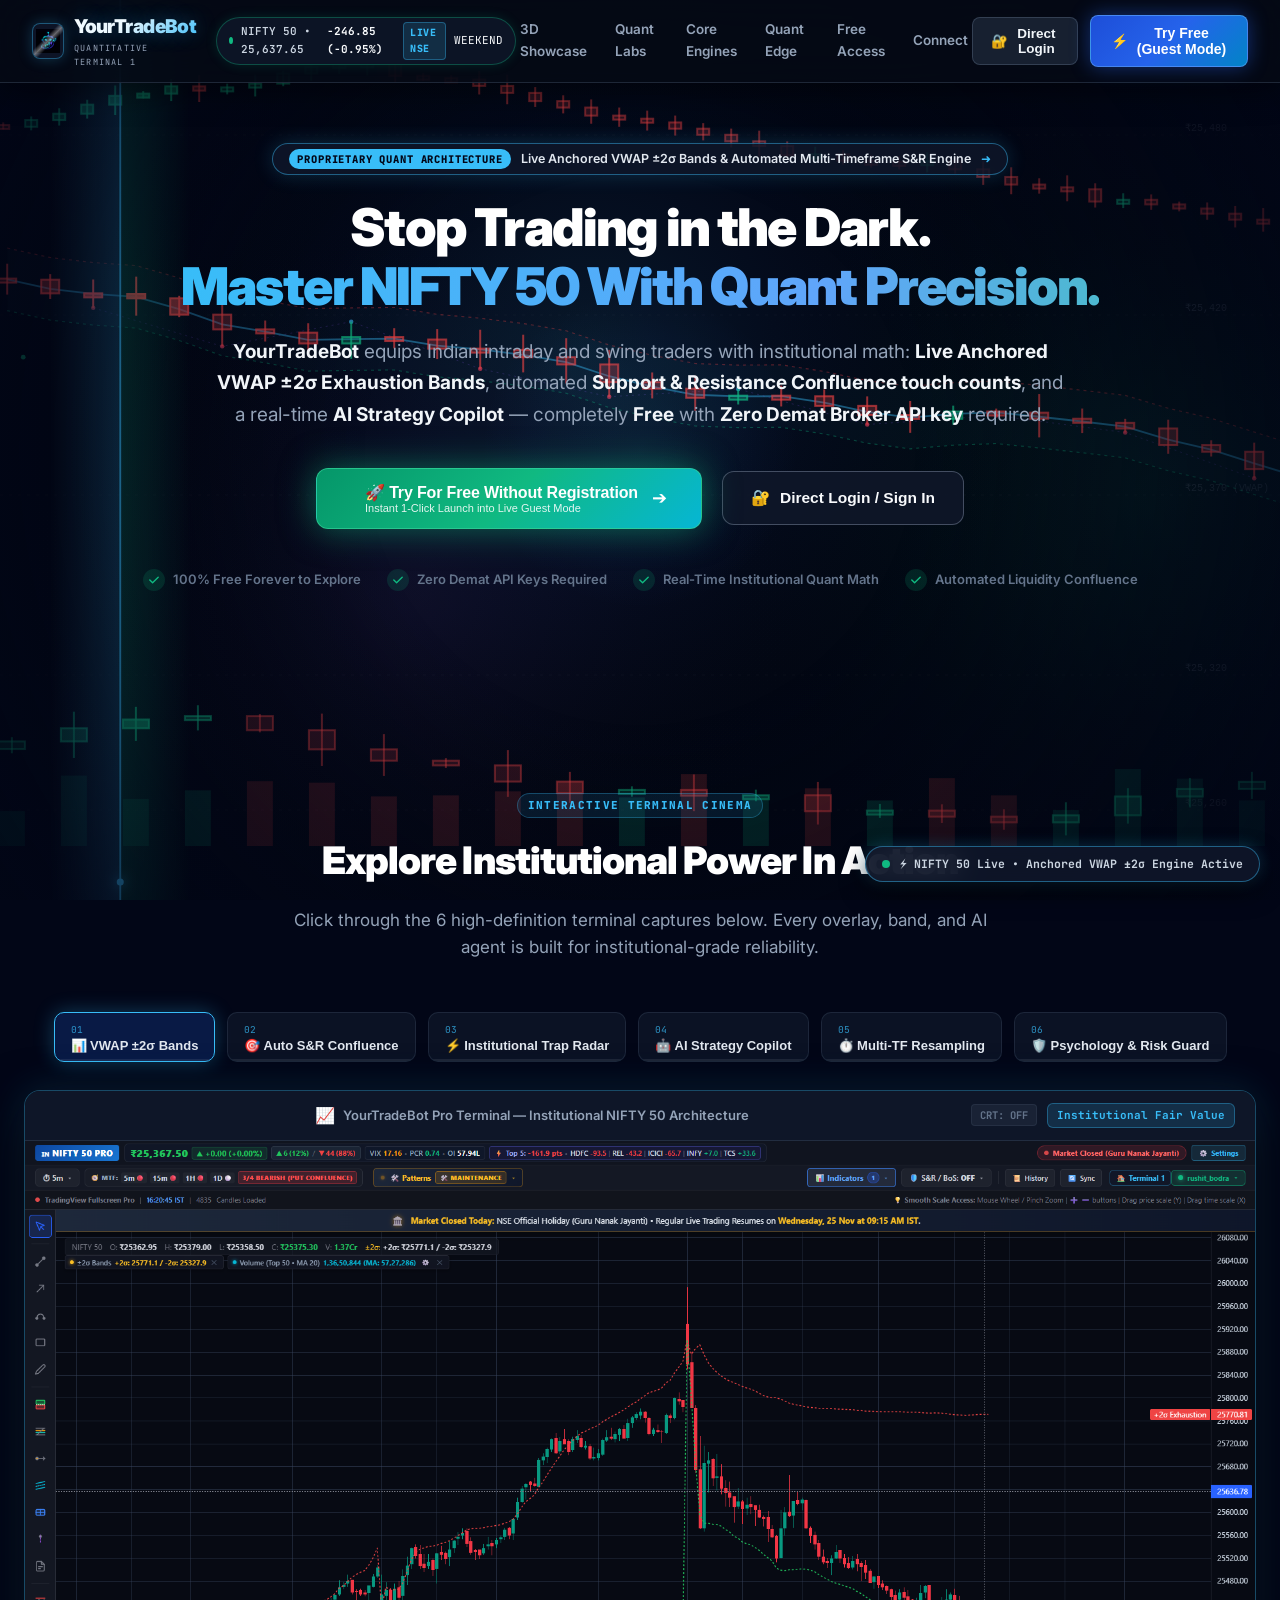
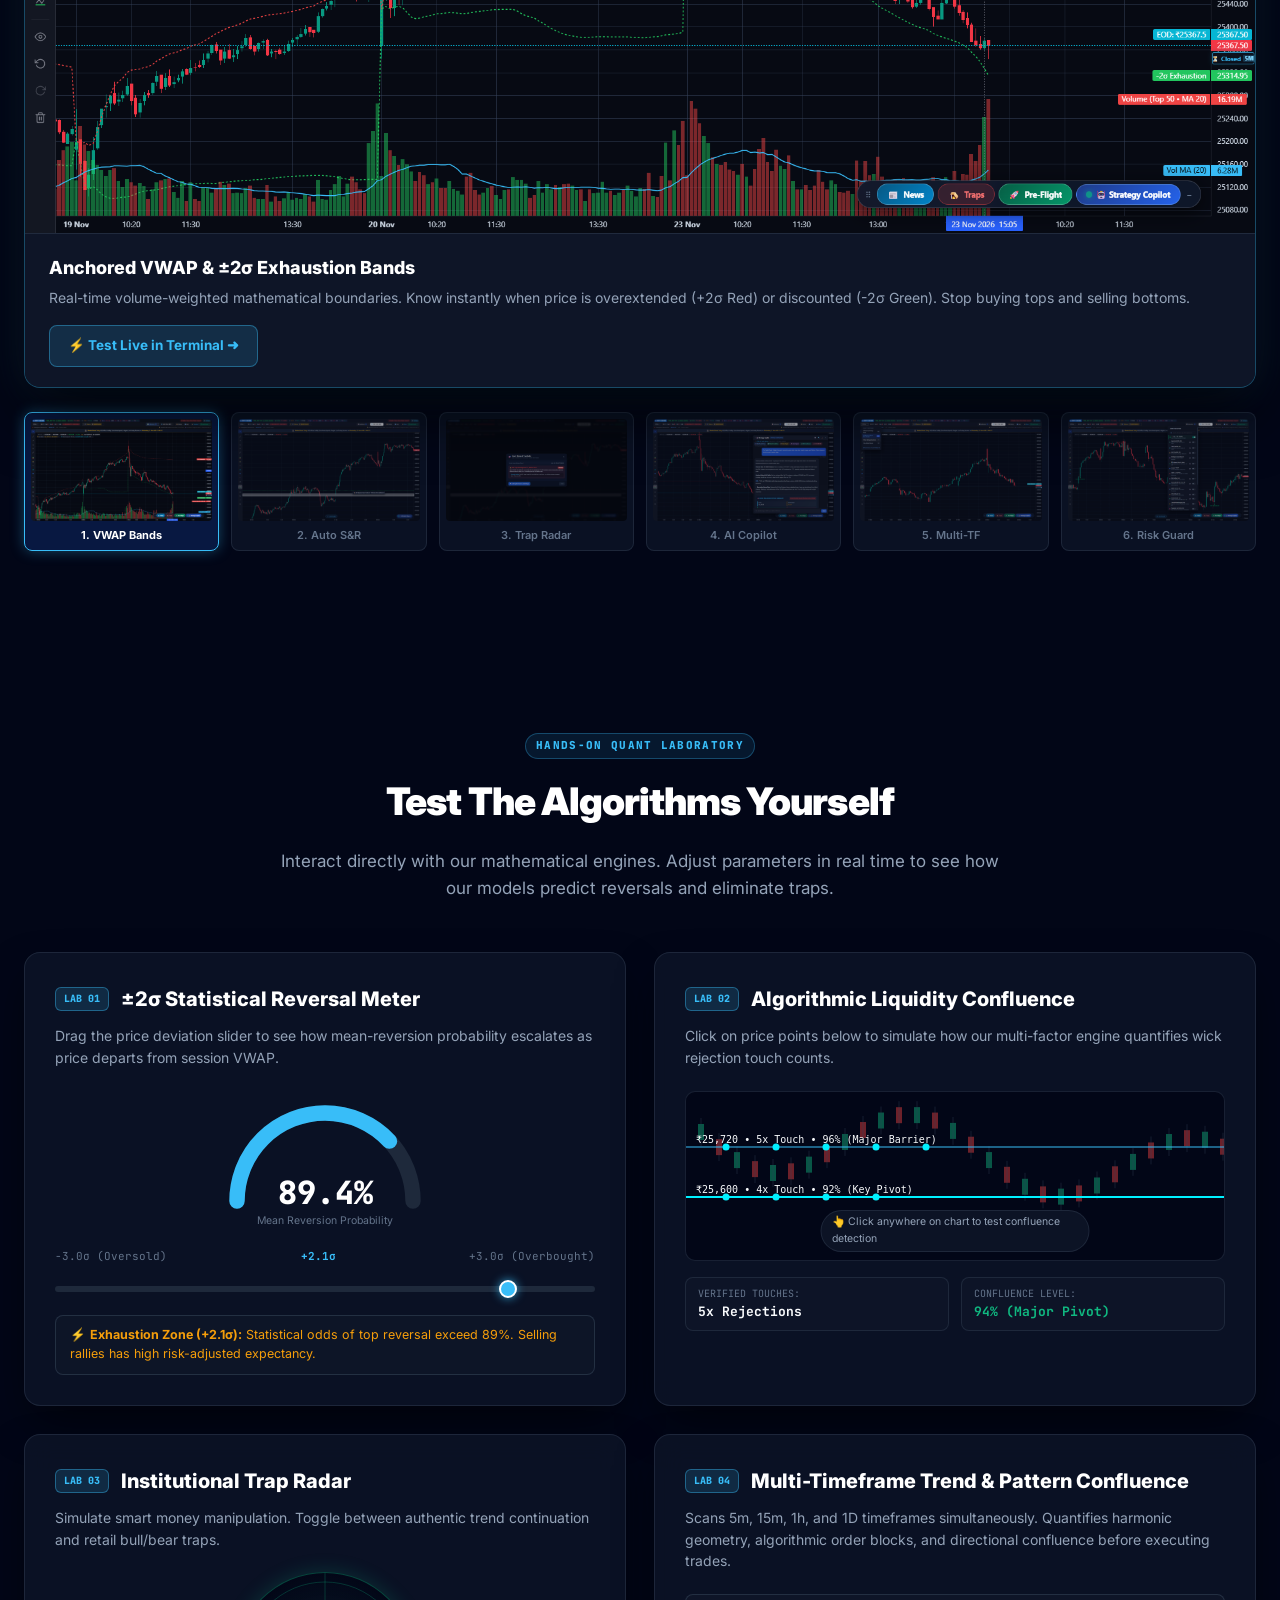
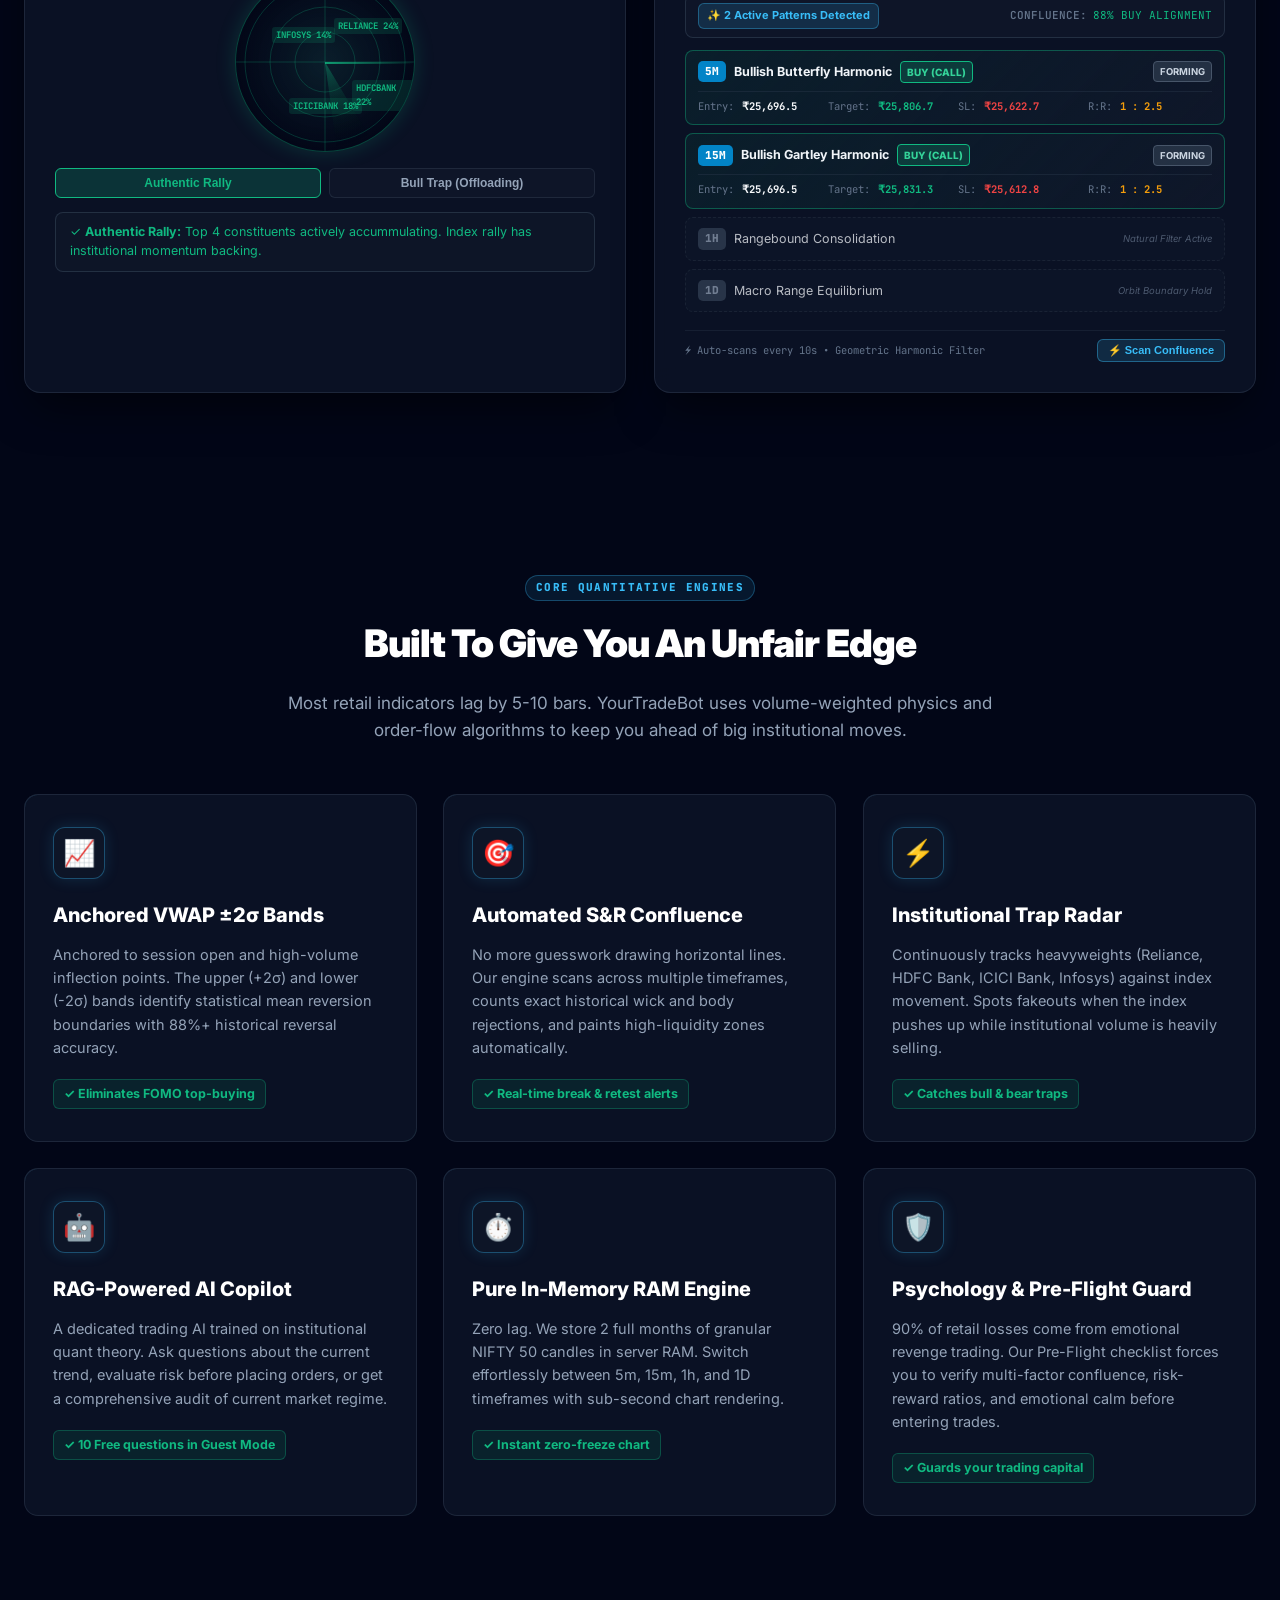
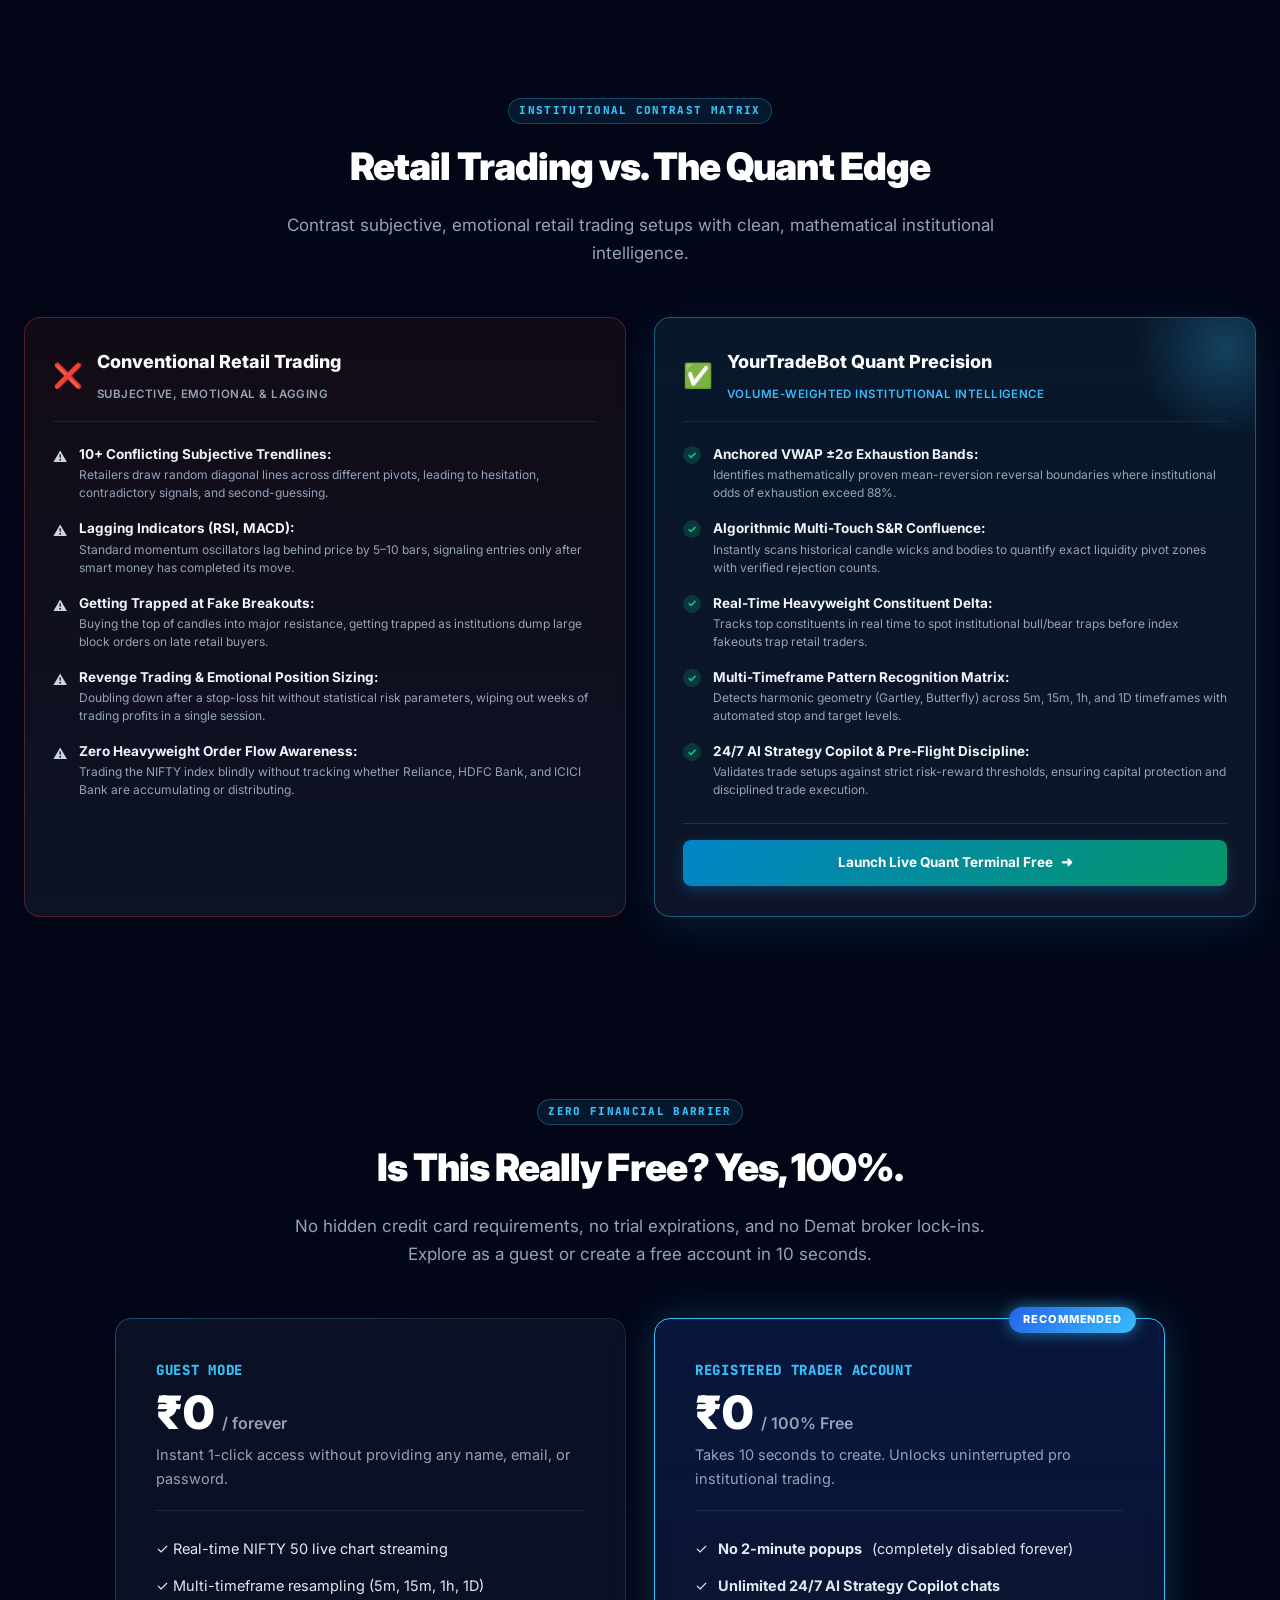
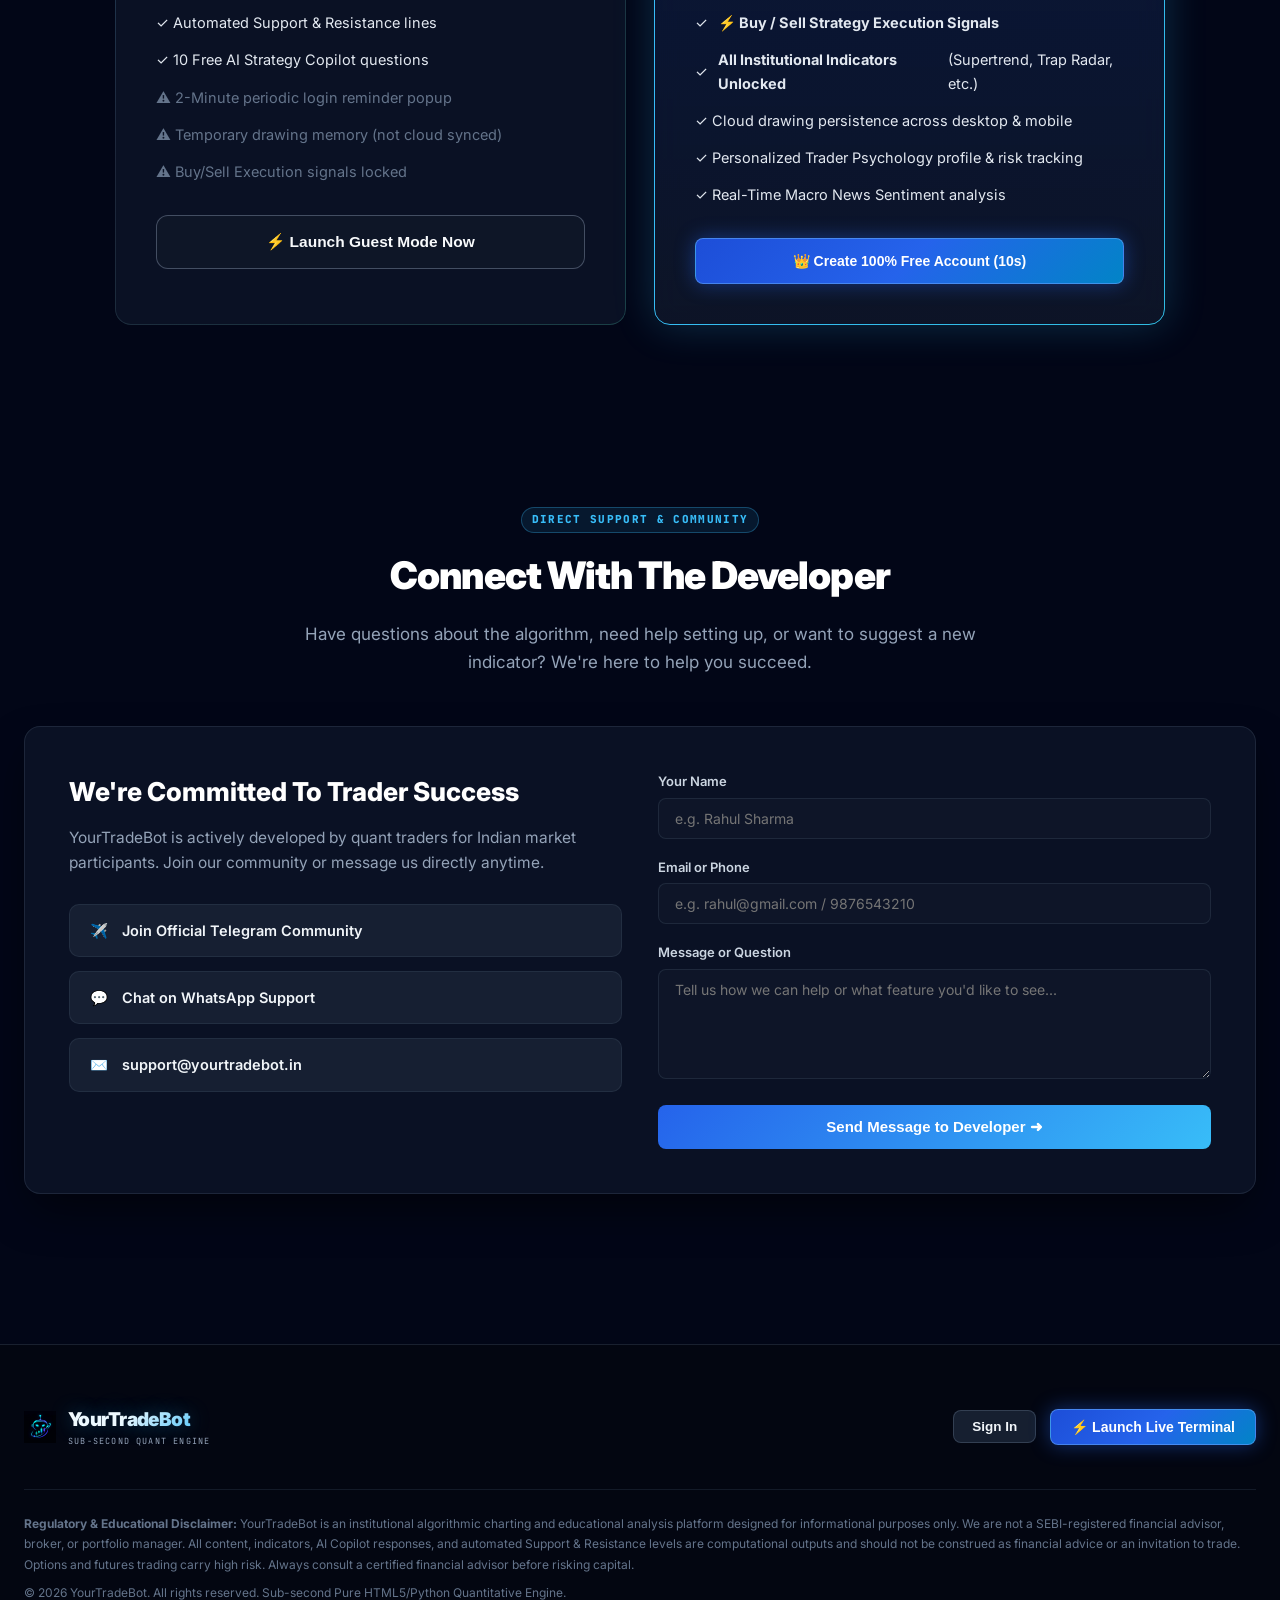
==== commit 8c5f9980: "chore(terminal_1): remove hero live simulator display and clean up navbar" ====
--- a/templates/terminal_1.html
+++ b/templates/terminal_1.html
@@ -26,7 +26,7 @@
     <link href="https://fonts.googleapis.com/css2?family=Inter:wght@300;400;500;600;700;800;900&family=JetBrains+Mono:wght@400;600;700;800&display=swap" rel="stylesheet">
     
     <!-- Terminal 1 Master Stylesheet (World's Best Animated UI/UX) -->
-    <link rel="stylesheet" href="/static/css/terminal_1.css?v=20261127_07">
+    <link rel="stylesheet" href="/static/css/terminal_1.css?v=20261127_08">
 </head>
 <body>
 
@@ -70,7 +70,6 @@
 
         <nav class="nav-center-menu">
             <ul class="nav-links">
-                <li><a href="#simulator" class="nav-link-item">Live Simulator</a></li>
                 <li><a href="#screenshots" class="nav-link-item">3D Showcase</a></li>
                 <li><a href="#quant-labs" class="nav-link-item">Quant Labs</a></li>
                 <li><a href="#features" class="nav-link-item">Core Engines</a></li>
@@ -148,77 +147,6 @@
                 <div class="trust-badge-item">
                     <div class="trust-icon-box"><svg width="14" height="14" fill="currentColor" viewBox="0 0 20 20"><path fill-rule="evenodd" d="M16.707 5.293a1 1 0 010 1.414l-8 8a1 1 0 01-1.414 0l-4-4a1 1 0 011.414-1.414L8 12.586l7.293-7.293a1 1 0 011.414 0z" clip-rule="evenodd"></path></svg></div>
                     <span>Automated Liquidity Confluence</span>
-                </div>
-            </div>
-
-            <!-- =====================================================================
-                 Interactive Live Quant Simulator (The Hero Mini Terminal)
-                 ===================================================================== -->
-            <div id="simulator" class="hero-simulator-wrap">
-                <div class="simulator-hud-card">
-                    <div class="simulator-hud-header">
-                        <div class="hud-window-controls">
-                            <span class="hud-dot dot-close"></span>
-                            <span class="hud-dot dot-min"></span>
-                            <span class="hud-dot dot-max"></span>
-                            <span class="hud-terminal-title">QUANT LAB 01 • LIVE INTERACTIVE NIFTY 50 ENGINE</span>
-                        </div>
-                        <div class="hud-timeframe-controls">
-                            <span class="hud-label">TF:</span>
-                            <button class="sim-tf-btn active" onclick="switchSimTimeframe('5m')">5m</button>
-                            <button class="sim-tf-btn" onclick="switchSimTimeframe('15m')">15m</button>
-                            <button class="sim-tf-btn" onclick="switchSimTimeframe('1h')">1h</button>
-                        </div>
-                        <div class="hud-layer-controls">
-                            <button id="sim-toggle-vwap" class="sim-layer-btn active" onclick="toggleSimLayer('vwap')">VWAP</button>
-                            <button id="sim-toggle-bands" class="sim-layer-btn active" onclick="toggleSimLayer('bands')">±2σ Bands</button>
-                            <button id="sim-toggle-sr" class="sim-layer-btn active" onclick="toggleSimLayer('sr')">Auto S&amp;R</button>
-                            <button id="sim-toggle-signals" class="sim-layer-btn active" onclick="toggleSimLayer('signals')">Signals</button>
-                        </div>
-                    </div>
-
-                    <!-- Canvas Interactive Chart -->
-                    <div class="simulator-canvas-viewport">
-                        <canvas id="hero-simulator-canvas"></canvas>
-                        <!-- Dynamic HUD Overlays -->
-                        <div id="sim-hud-crosshair" class="sim-hud-crosshair"></div>
-                        <div id="sim-hud-tooltip" class="sim-hud-tooltip">
-                            <div class="hud-coord-pair"><span class="k">PRICE:</span> <span id="sim-price-val" class="v">24,184.20</span></div>
-                            <div class="hud-coord-pair"><span class="k">VWAP:</span> <span id="sim-vwap-val" class="v">24,166.40</span></div>
-                            <div class="hud-coord-pair"><span class="k">DEV:</span> <span id="sim-dev-val" class="v text-accent">+1.78σ</span></div>
-                            <div class="hud-coord-pair"><span class="k">STATUS:</span> <span id="sim-status-val" class="v text-warning">Upper Exhaustion</span></div>
-                        </div>
-                        <!-- Alert Flash Banner -->
-                        <div id="sim-alert-banner" class="sim-alert-banner">
-                            <span class="sim-alert-icon">⚡</span>
-                            <span id="sim-alert-msg">INSTITUTIONAL VWAP +2.1σ EXHAUSTION DETECTED — REVERSAL PROBABILITY 91.2%</span>
-                        </div>
-                    </div>
-
-                    <!-- Simulator Footer Telemetry Bar -->
-                    <div class="simulator-hud-footer">
-                        <div class="sim-stat-item">
-                            <span class="sim-stat-k">LIVE SPREAD:</span>
-                            <span class="sim-stat-v" id="sim-spread-val">0.05 pts</span>
-                        </div>
-                        <div class="sim-stat-item">
-                            <span class="sim-stat-k">2σ UPPER:</span>
-                            <span class="sim-stat-v text-red" id="sim-upper-val">24,210.00</span>
-                        </div>
-                        <div class="sim-stat-item">
-                            <span class="sim-stat-k">2σ LOWER:</span>
-                            <span class="sim-stat-v text-green" id="sim-lower-val">24,122.00</span>
-                        </div>
-                        <div class="sim-stat-item">
-                            <span class="sim-stat-k">CONFLUENCE TOUCH:</span>
-                            <span class="sim-stat-v text-cyan" id="sim-touch-val">4x Confirmed S&amp;R Zone</span>
-                        </div>
-                        <div class="sim-stat-action">
-                            <button class="btn-sim-fullview" onclick="launchGuestMode()">
-                                <span>Open Full Terminal Live</span> ➜
-                            </button>
-                        </div>
-                    </div>
                 </div>
             </div>
         </section>
@@ -1088,7 +1016,7 @@
     </div>
 
     <!-- Master Interactive Scripts -->
-    <script src="/static/js/terminal_1_bg.js?v=20261127_07"></script>
-    <script src="/static/js/terminal_1.js?v=20261127_07"></script>
+    <script src="/static/js/terminal_1_bg.js?v=20261127_08"></script>
+    <script src="/static/js/terminal_1.js?v=20261127_08"></script>
 </body>
 </html>
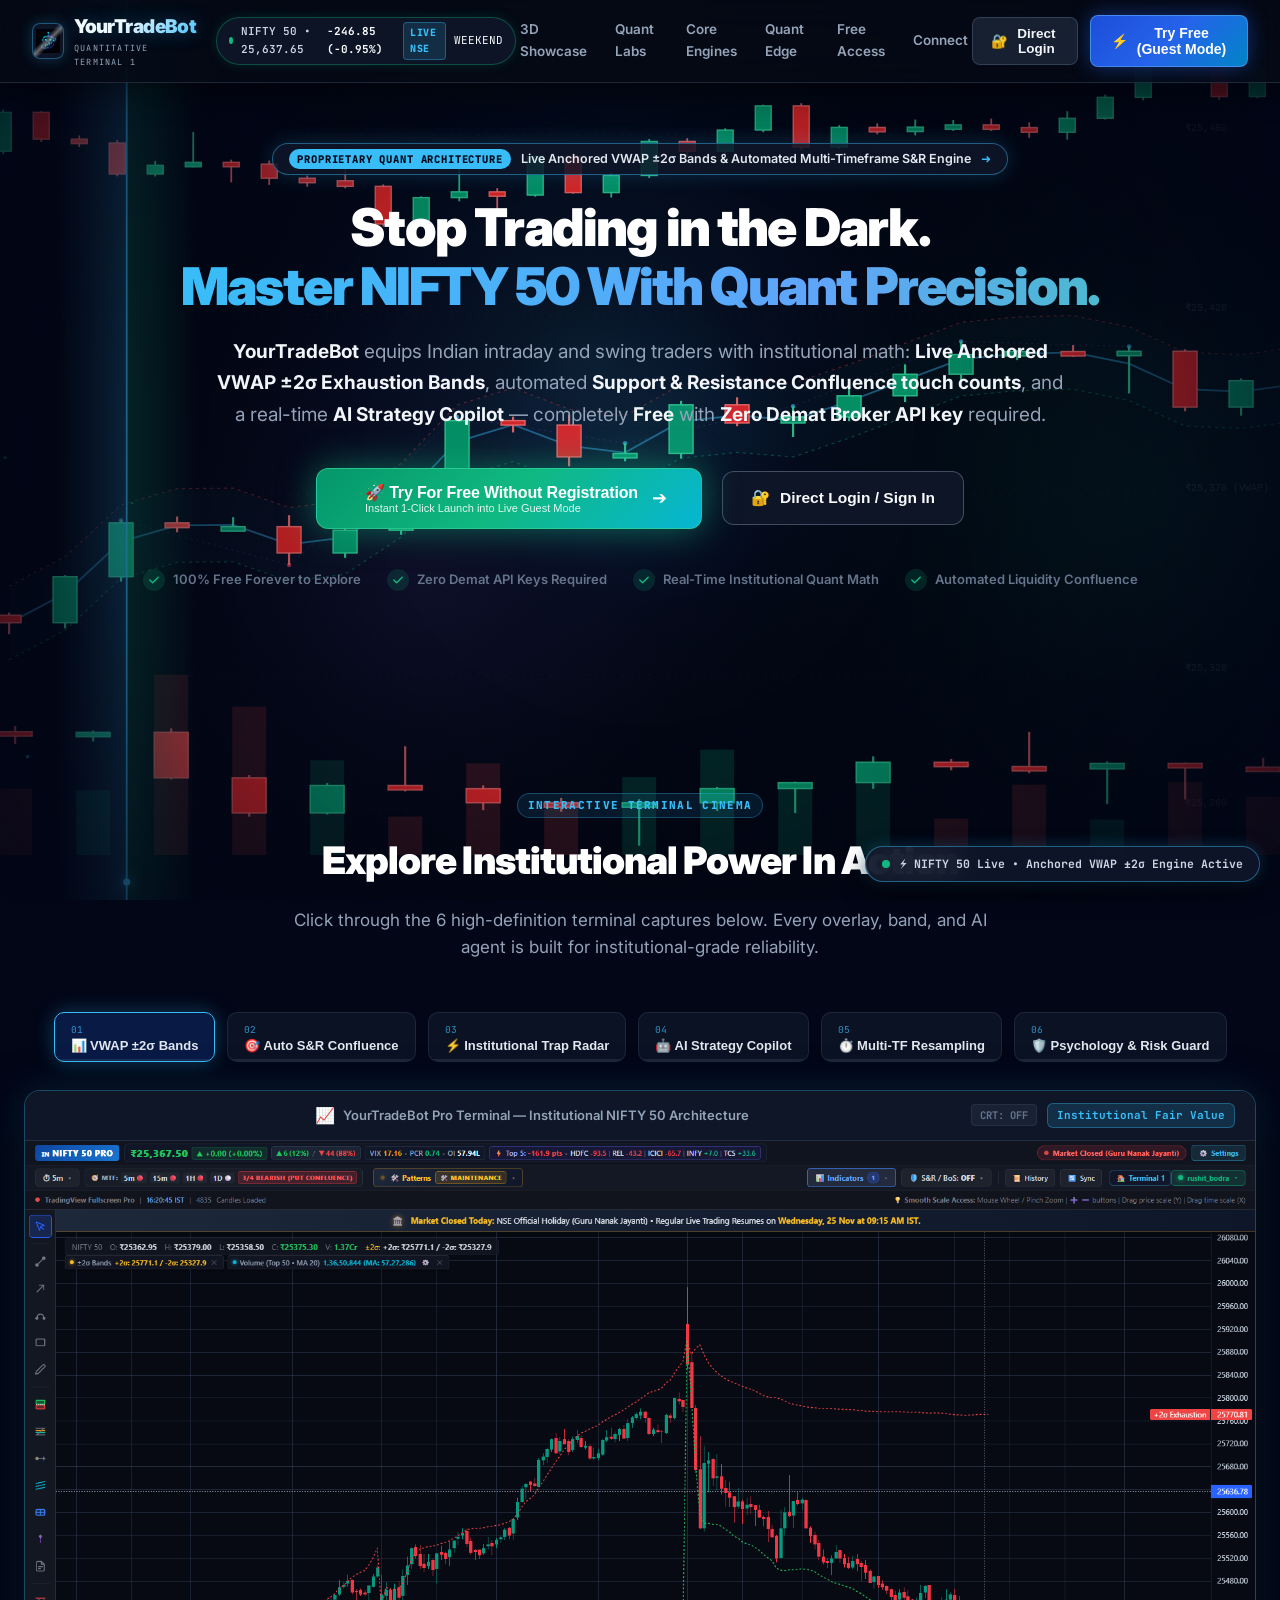
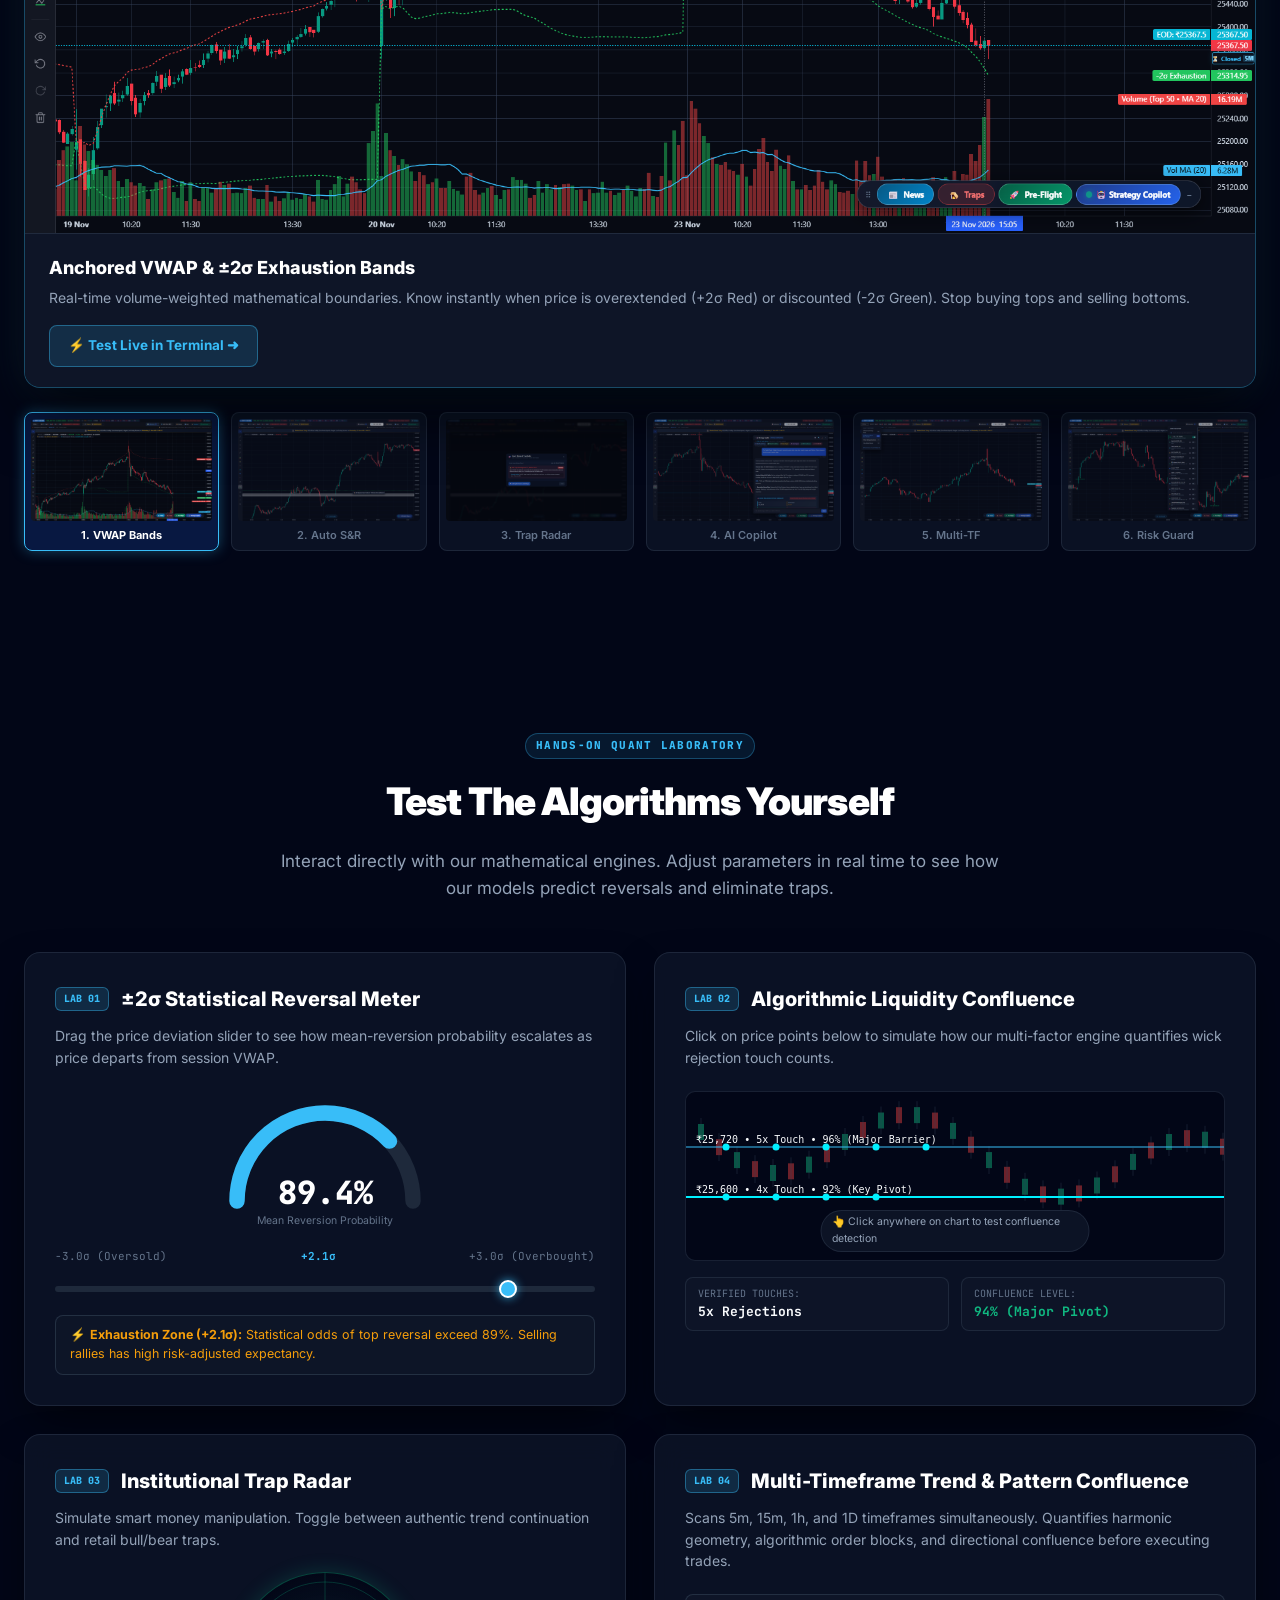
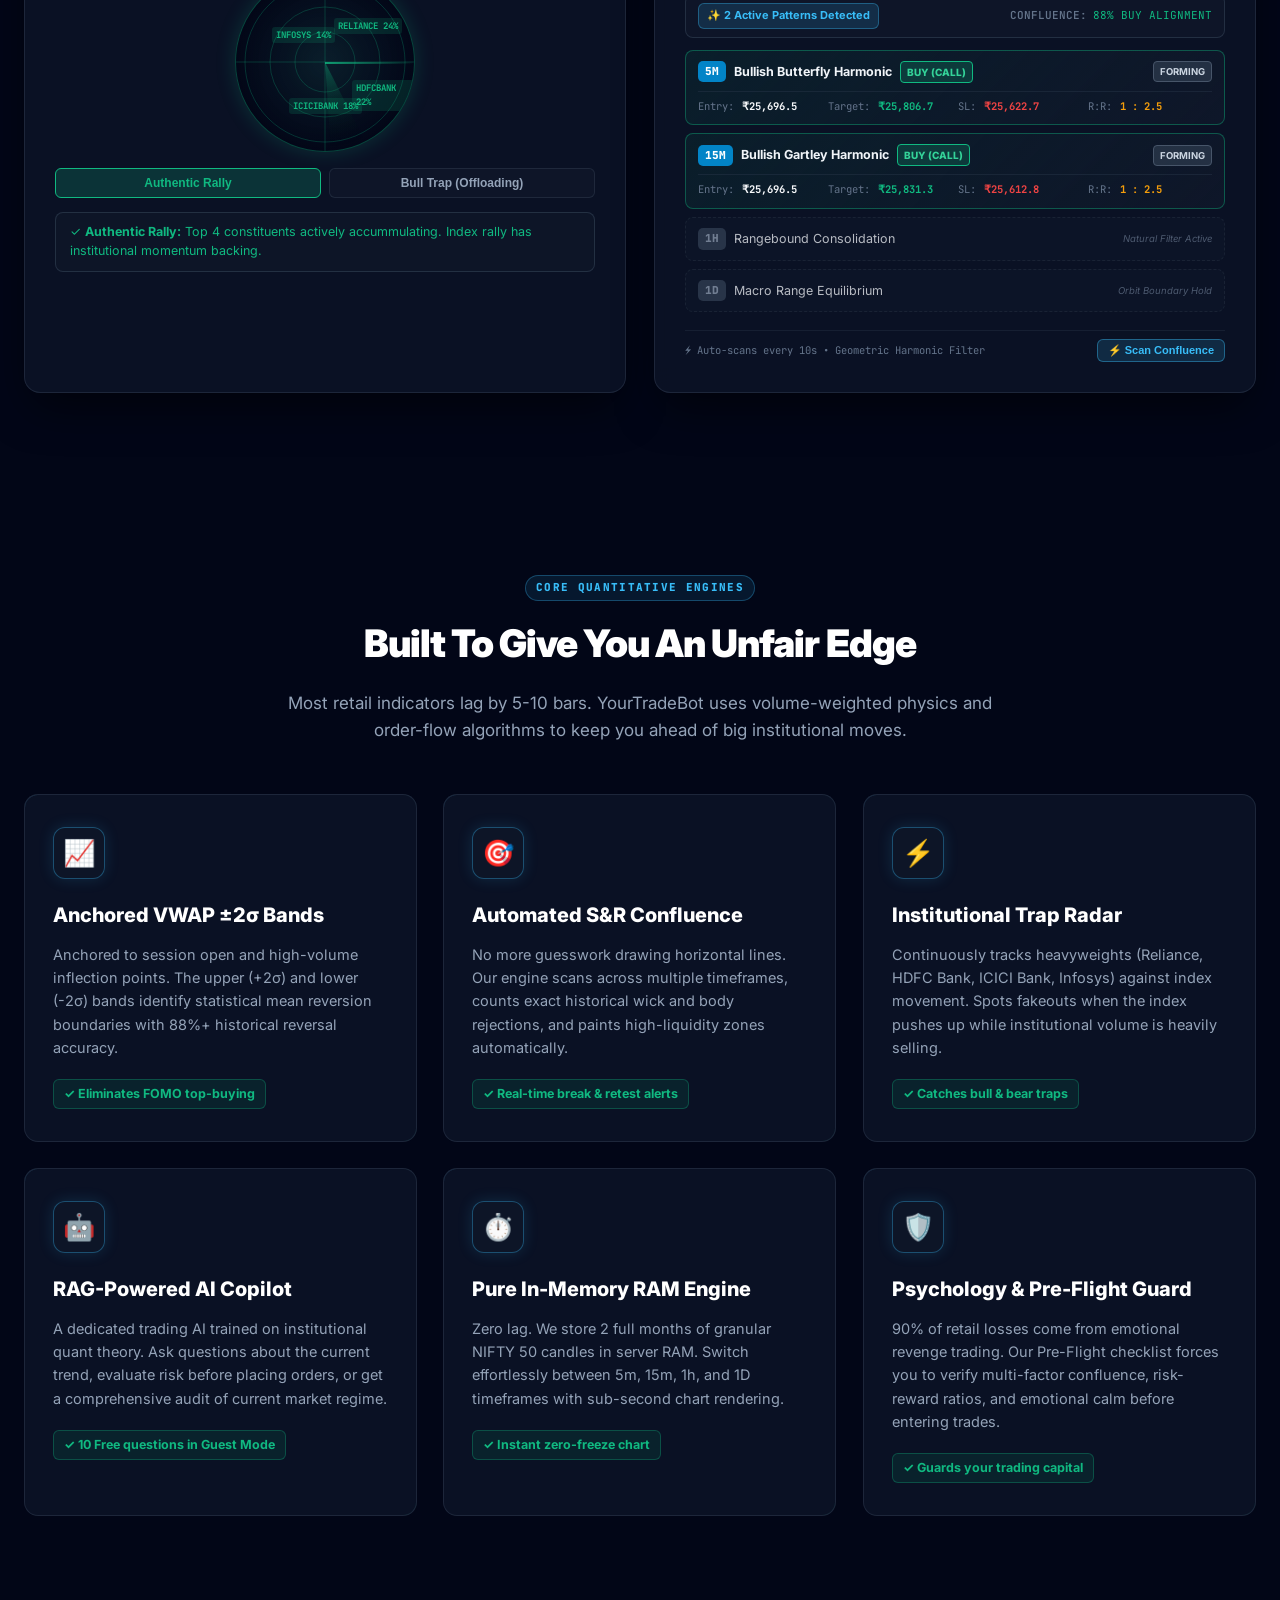
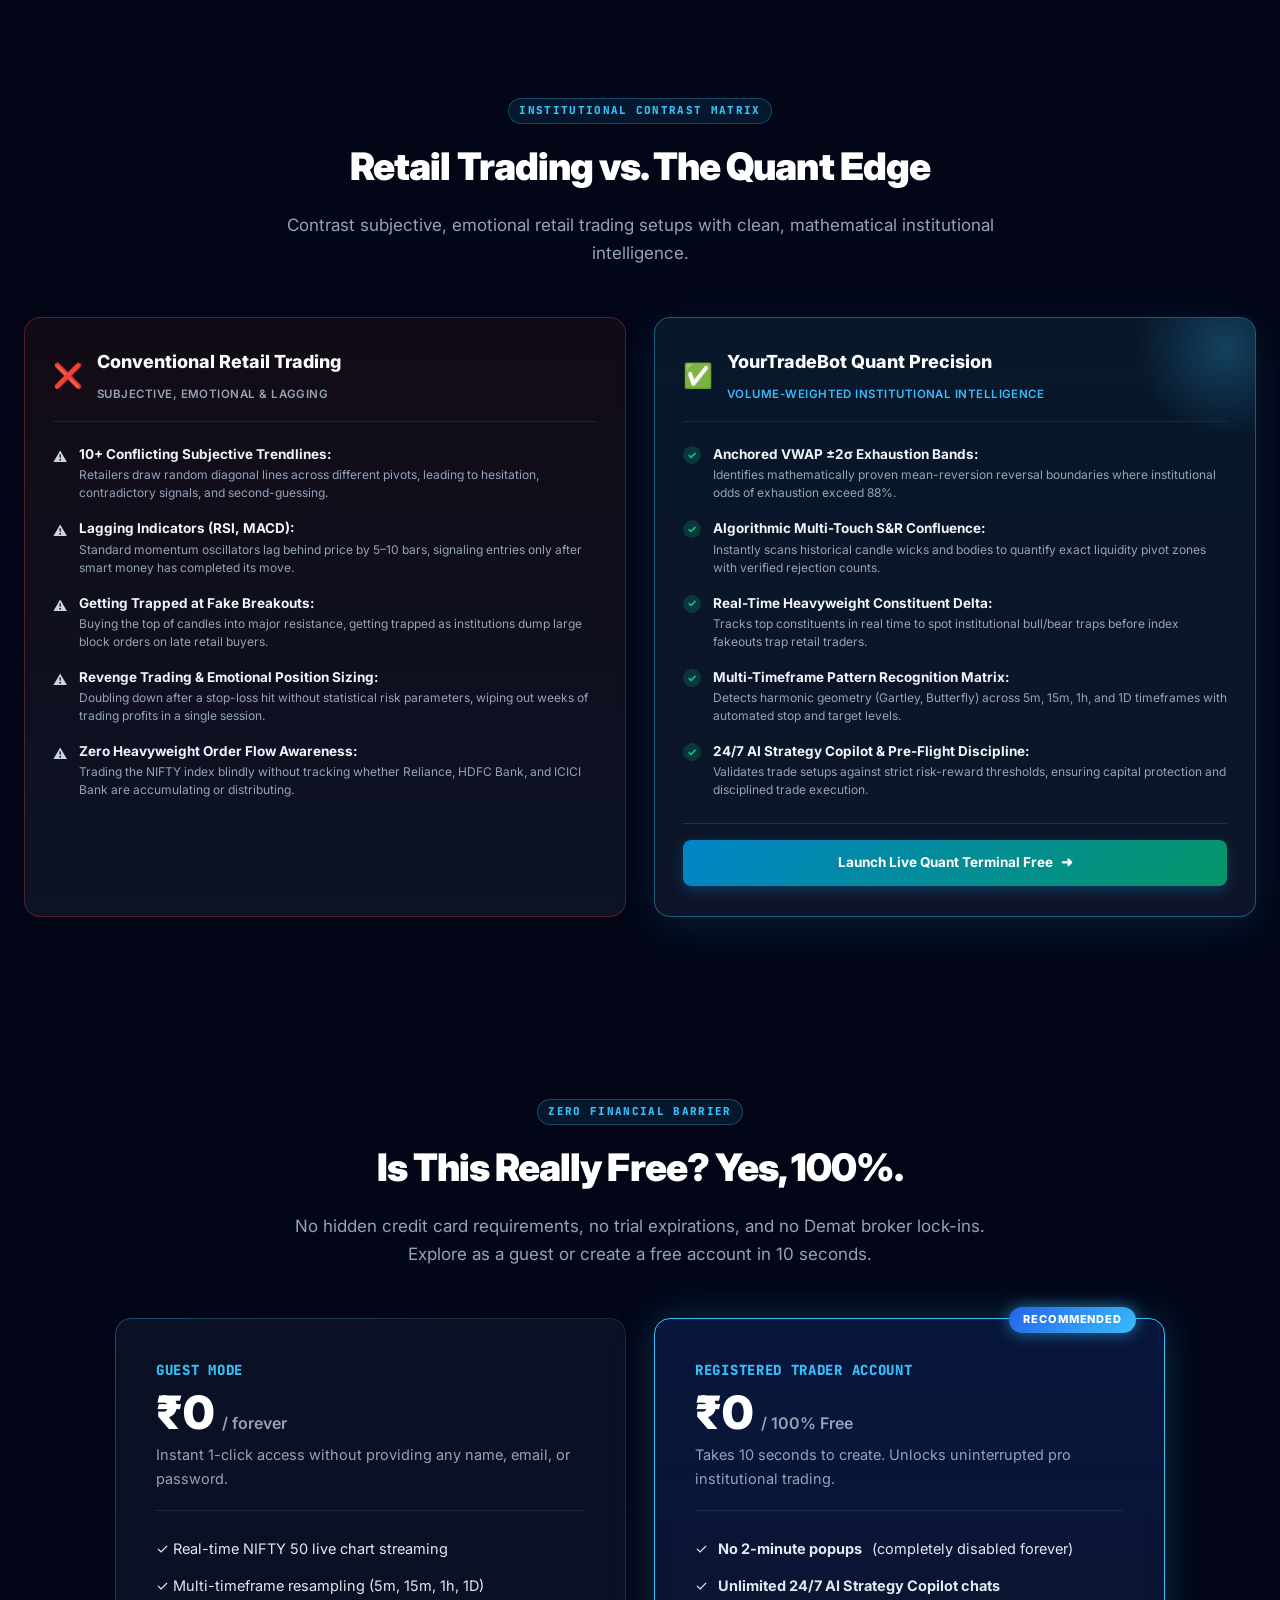
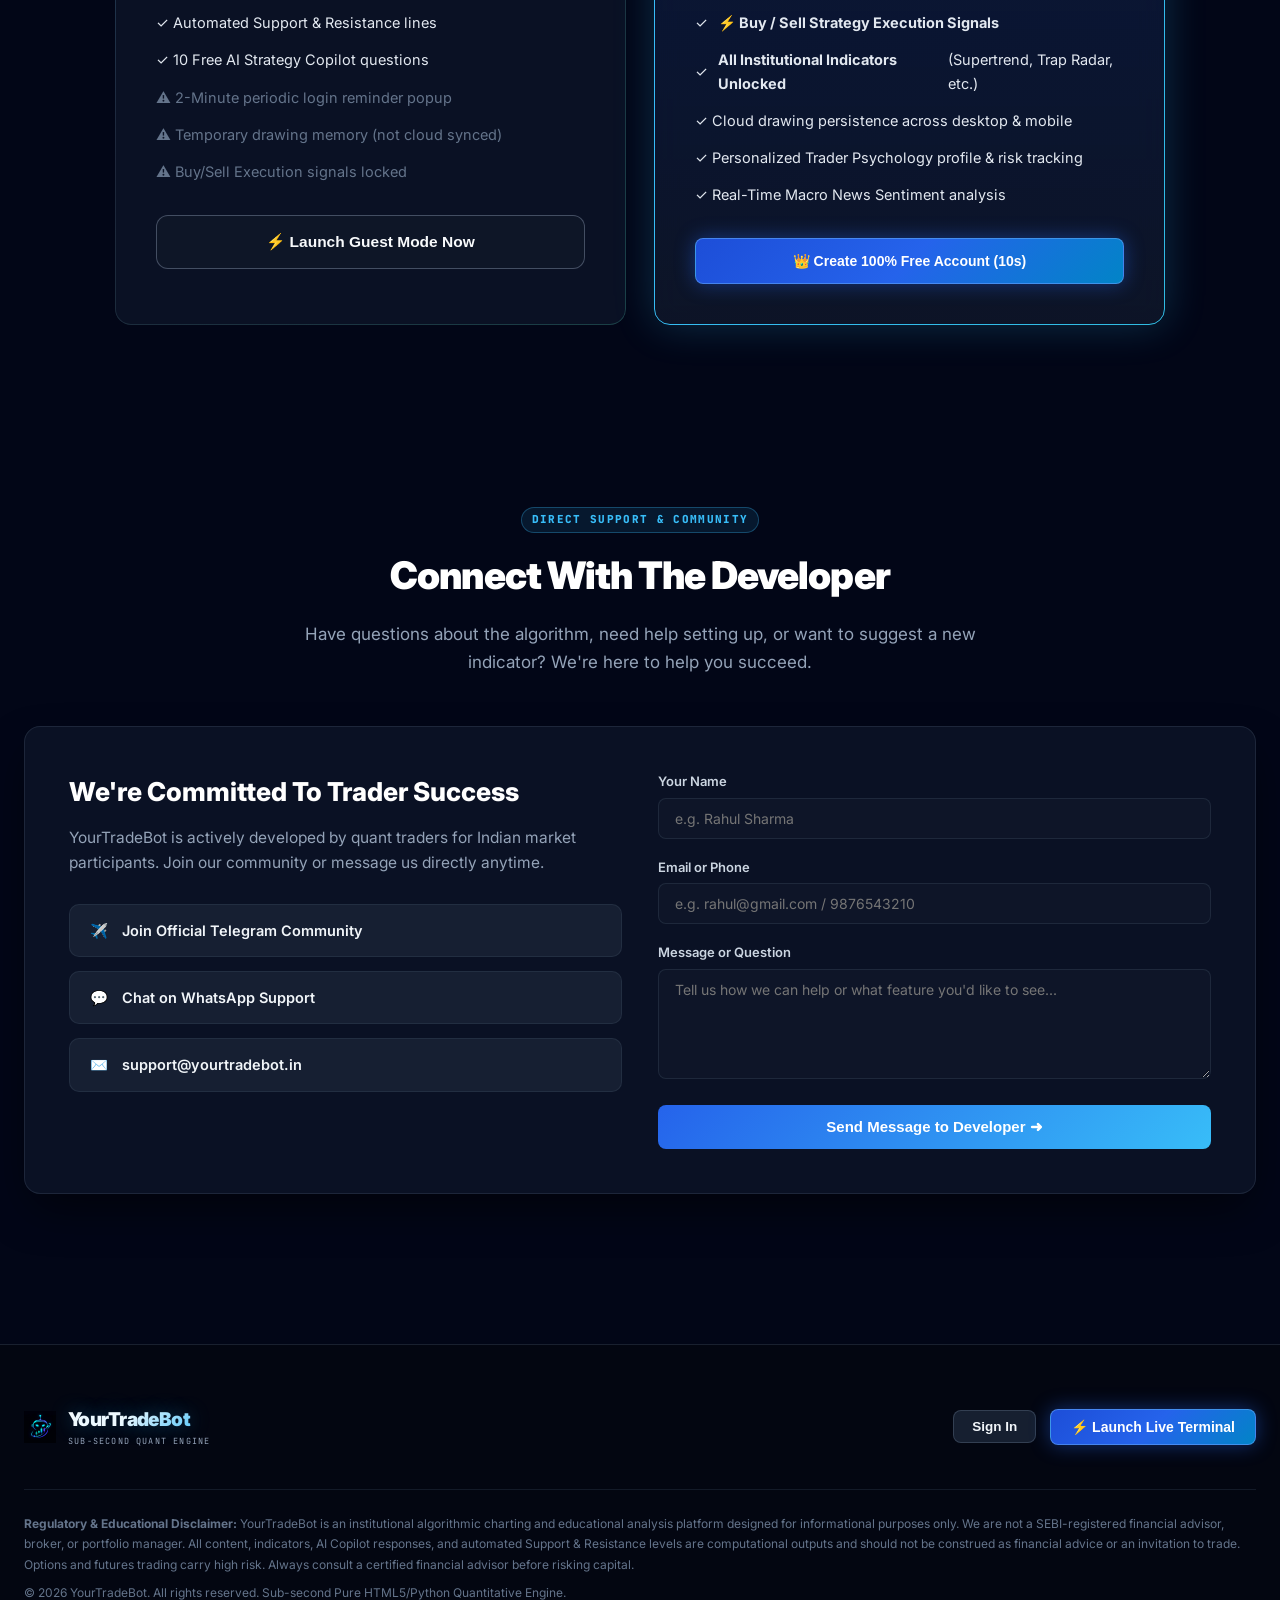
==== commit 30f49d02: "fix(terminal_1): fix background solid candle rendering and eliminate middle line, enlarge candles wi" ====
--- a/templates/terminal_1.html
+++ b/templates/terminal_1.html
@@ -26,7 +26,7 @@
     <link href="https://fonts.googleapis.com/css2?family=Inter:wght@300;400;500;600;700;800;900&family=JetBrains+Mono:wght@400;600;700;800&display=swap" rel="stylesheet">
     
     <!-- Terminal 1 Master Stylesheet (World's Best Animated UI/UX) -->
-    <link rel="stylesheet" href="/static/css/terminal_1.css?v=20261127_08">
+    <link rel="stylesheet" href="/static/css/terminal_1.css?v=20261127_09">
 </head>
 <body>
 
@@ -1016,7 +1016,7 @@
     </div>
 
     <!-- Master Interactive Scripts -->
-    <script src="/static/js/terminal_1_bg.js?v=20261127_08"></script>
-    <script src="/static/js/terminal_1.js?v=20261127_08"></script>
+    <script src="/static/js/terminal_1_bg.js?v=20261127_09"></script>
+    <script src="/static/js/terminal_1.js?v=20261127_09"></script>
 </body>
 </html>
--- a/static/css/terminal_1.css
+++ b/static/css/terminal_1.css
@@ -2632,38 +2632,43 @@
 
 @media (max-width: 768px) {
   .hide-on-mobile { display: none !important; }
-  .navbar { padding: 10px 14px; }
-  .nav-actions { gap: 6px; }
-  .btn-login { padding: 6px 12px; font-size: 12px; }
-  .btn-cta-primary { padding: 7px 14px; font-size: 12px; }
+  .navbar { padding: 8px 10px; }
+  .brand-logo-img { width: 22px; height: 22px; }
+  .brand-title { font-size: 14.5px; }
   .brand-subtext { display: none; }
   .live-ticker-badge { display: none; }
-
-  .hero { padding: 36px 14px 44px; }
-  .hero-title { font-size: 24px; line-height: 1.28; }
-  .hero-subtitle { font-size: 13px; margin-bottom: 22px; line-height: 1.55; }
-  .hero-top-announcement { font-size: 10.5px; padding: 5px 10px; flex-wrap: wrap; justify-content: center; text-align: center; }
-
-  /* Perfectly Centered Hero Buttons & Contents */
+  .nav-actions { gap: 5px; }
+  .btn-login { padding: 5px 9px; font-size: 11px; border-radius: 6px; }
+  .btn-cta-primary { padding: 5px 10px; font-size: 11px; border-radius: 6px; }
+
+  .hero { padding: 24px 10px 30px; }
+  .hero-top-announcement { font-size: 9px; padding: 4px 8px; flex-wrap: wrap; justify-content: center; text-align: center; gap: 4px; }
+  .hero-pill-badge { font-size: 8px; padding: 2px 5px; }
+  .hero-pill-text { font-size: 9.5px; }
+  .hero-title { font-size: 19px; line-height: 1.25; margin-bottom: 8px; }
+  .hero-subtitle { font-size: 11.5px; margin-bottom: 16px; line-height: 1.48; }
+
+  /* Perfectly Centered & Compact Hero Buttons */
   .hero-ctas {
     display: flex;
     flex-direction: column;
     width: 100%;
     align-items: center;
     justify-content: center;
-    gap: 12px;
-    margin: 0 auto 28px auto;
+    gap: 8px;
+    margin: 0 auto 20px auto;
   }
   .btn-hero-guest, .btn-hero-login {
     width: 100%;
-    max-width: 360px;
+    max-width: 295px;
     margin: 0 auto;
     display: flex;
     align-items: center;
     justify-content: center;
     text-align: center;
     box-sizing: border-box;
-    padding: 12px 16px;
+    padding: 9px 12px;
+    border-radius: 8px;
   }
   .btn-hero-content {
     display: flex;
@@ -2674,73 +2679,155 @@
     width: 100%;
   }
   .btn-hero-title {
-    font-size: 14px;
+    font-size: 12px;
+    font-weight: 700;
     text-align: center;
   }
   .btn-hero-sub {
-    font-size: 11px;
+    font-size: 9.5px;
+    opacity: 0.85;
+    margin-top: 1px;
     text-align: center;
   }
   .btn-hero-arrow {
     display: none;
   }
-
-  .trust-badges { flex-direction: column; gap: 8px; align-items: stretch; }
-  .trust-badge-item { justify-content: center; font-size: 11px; }
-
-  .section-tag { font-size: 10.5px; }
-  .section-title { font-size: 20px; line-height: 1.3; }
-  .section-desc { font-size: 12.5px; line-height: 1.5; }
-
-  .features-grid { grid-template-columns: 1fr; }
-  .feature-card h3 { font-size: 15px; }
-  .feature-card p { font-size: 12px; }
-
-  .lab-card { padding: 18px 14px; }
-  .lab-header h3 { font-size: 15px; }
-  .lab-desc { font-size: 12px; }
-
-  .comparison-matrix-card { padding: 22px 18px; }
-  .comp-header-text h3 { font-size: 16px; }
-  .comp-feature-checklist li { font-size: 12.5px; }
-  .comp-feature-checklist li strong { font-size: 13px; }
-  .comp-feature-checklist li p { font-size: 11.5px; }
-
-  .pricing-card h3 { font-size: 16px; }
-  .pricing-price { font-size: 26px; }
-  .pricing-desc { font-size: 12px; }
-  .pricing-features li { font-size: 11.5px; }
-
-  /* Gallery Showcase Mobile Swipe Strip */
+  .btn-hero-login {
+    font-size: 11px;
+    padding: 8px 12px;
+  }
+  .btn-hero-login-text {
+    font-size: 11px;
+  }
+
+  .trust-badges { flex-direction: column; gap: 5px; align-items: stretch; max-width: 310px; margin: 0 auto; }
+  .trust-badge-item { justify-content: center; font-size: 9.5px; padding: 4px 8px; border-radius: 6px; }
+
+  .section { padding: 26px 10px; }
+  .section-header { margin-bottom: 14px; }
+  .section-tag { font-size: 9px; padding: 2px 7px; margin-bottom: 5px; }
+  .section-title { font-size: 17px; line-height: 1.25; margin-bottom: 5px; }
+  .section-desc { font-size: 11px; line-height: 1.42; margin-bottom: 14px; }
+
+  /* Gallery Cinema & Photos Optimized for Mobile */
+  .gallery-card { border-radius: 10px; }
+  .gallery-window-header { padding: 6px 10px; }
+  .window-title { font-size: 10.5px; max-width: 140px; overflow: hidden; text-overflow: ellipsis; white-space: nowrap; }
+  .window-badge { font-size: 8.5px; padding: 2px 5px; }
+  .btn-scanline-toggle { font-size: 8.5px; padding: 2px 5px; }
   .gallery-nav {
     justify-content: flex-start;
     flex-wrap: nowrap;
     overflow-x: auto;
     -webkit-overflow-scrolling: touch;
-    padding: 4px 6px 10px;
+    padding: 3px 4px 6px;
     scrollbar-width: none;
-    gap: 8px;
+    gap: 6px;
   }
   .gallery-nav::-webkit-scrollbar { display: none; }
-  .gallery-tab { flex: 0 0 auto; white-space: nowrap; padding: 8px 12px; }
-  .gallery-thumbnails-strip { grid-template-columns: repeat(2, 1fr); gap: 8px; }
-  .gallery-caption-bar { flex-direction: column; align-items: stretch; gap: 12px; padding: 14px 16px; }
-  .btn-caption-launch { width: 100%; text-align: center; justify-content: center; }
-
-  /* Simulator HUD Responsive */
-  .simulator-canvas-viewport { height: 260px; }
-  .sim-alert-banner { display: none; }
-  .simulator-hud-header { padding: 8px 12px; gap: 8px; }
-  .hud-terminal-title { font-size: 10px; max-width: 140px; overflow: hidden; text-overflow: ellipsis; white-space: nowrap; }
-  .hud-layer-controls { width: 100%; justify-content: flex-start; overflow-x: auto; flex-wrap: nowrap; -webkit-overflow-scrolling: touch; gap: 4px; padding-bottom: 2px; }
-  .sim-layer-btn { padding: 3px 8px; font-size: 10px; flex-shrink: 0; }
-  .simulator-hud-footer { padding: 10px 12px; flex-direction: column; align-items: stretch; gap: 6px; }
-  .sim-stat-item { justify-content: space-between; font-size: 10.5px; }
-  .btn-sim-fullview { width: 100%; text-align: center; }
-  .sim-hud-tooltip { font-size: 9.5px; padding: 5px 8px; top: 8px; left: 8px; }
+  .gallery-tab { flex: 0 0 auto; white-space: nowrap; padding: 5px 9px; border-radius: 6px; }
+  .tab-idx { font-size: 8.5px; }
+  .tab-title { font-size: 10.5px; }
+  .gallery-viewport {
+    aspect-ratio: 16 / 9;
+    max-height: 220px;
+    border-radius: 6px;
+  }
+  .gallery-img {
+    max-height: 220px;
+    object-fit: cover;
+  }
+  .gallery-caption-bar {
+    flex-direction: column;
+    align-items: stretch;
+    gap: 8px;
+    padding: 10px 12px;
+  }
+  .caption-text h4 { font-size: 12.5px; margin-bottom: 2px; }
+  .caption-text p { font-size: 10.5px; line-height: 1.38; }
+  .btn-caption-launch {
+    width: 100%;
+    padding: 7px 12px;
+    font-size: 11px;
+    text-align: center;
+    justify-content: center;
+    border-radius: 6px;
+  }
+  /* Sleek 3-column compact thumbnails */
+  .gallery-thumbnails-strip {
+    grid-template-columns: repeat(3, 1fr);
+    gap: 6px;
+    margin-top: 8px;
+  }
+  .gallery-thumb-item {
+    padding: 3px;
+    border-radius: 6px;
+    gap: 3px;
+  }
+  .gallery-thumb-item img {
+    aspect-ratio: 16 / 9;
+    max-height: 48px;
+    border-radius: 4px;
+  }
+  .gallery-thumb-item span {
+    font-size: 8.5px;
+    padding: 2px 1px;
+  }
+
+  /* Features Grid */
+  .features-grid { grid-template-columns: 1fr; gap: 10px; }
+  .feature-card { padding: 12px 10px; border-radius: 8px; }
+  .feature-icon { width: 28px; height: 28px; font-size: 14px; margin-bottom: 6px; }
+  .feature-card h3 { font-size: 13px; margin-bottom: 4px; }
+  .feature-card p { font-size: 10.5px; line-height: 1.38; }
+
+  /* Quant Labs */
+  .labs-grid { grid-template-columns: 1fr; gap: 12px; }
+  .lab-card { padding: 12px 10px; border-radius: 8px; }
+  .lab-header { gap: 6px; margin-bottom: 6px; }
+  .lab-badge { font-size: 8.5px; padding: 2px 5px; }
+  .lab-header h3 { font-size: 13px; }
+  .lab-desc { font-size: 10.5px; line-height: 1.38; margin-bottom: 10px; }
+  .slider-readout { font-size: 17px; }
+  .lab-footer-callout { font-size: 10px; padding: 6px 8px; margin-top: 8px; border-radius: 6px; }
+  .radar-toggle-btn { padding: 5px 8px; font-size: 10.5px; }
+  .mtf-matrix-table th { font-size: 9px; padding: 5px 4px; }
+  .mtf-matrix-table td { font-size: 9px; padding: 5px 4px; }
+  .mtf-score-val { font-size: 17px; }
+
+  /* Comparison Matrix */
+  .comparison-matrix-card { padding: 14px 10px; border-radius: 8px; }
+  .comp-header-badge { font-size: 8.5px; padding: 2px 5px; }
+  .comp-header-text h3 { font-size: 13px; }
+  .comp-feature-checklist li { font-size: 10.5px; padding: 6px 0; gap: 6px; }
+  .comp-feature-checklist li strong { font-size: 11px; }
+  .comp-feature-checklist li p { font-size: 10px; line-height: 1.35; }
+
+  /* Pricing Cards */
+  .pricing-grid { grid-template-columns: 1fr; gap: 12px; }
+  .pricing-card { padding: 14px 10px; border-radius: 8px; }
+  .pricing-badge { font-size: 8.5px; padding: 2px 5px; }
+  .pricing-card h3 { font-size: 13px; margin-bottom: 4px; }
+  .pricing-price { font-size: 20px; margin-bottom: 4px; }
+  .pricing-desc { font-size: 10.5px; margin-bottom: 10px; }
+  .pricing-features li { font-size: 10px; padding: 4px 0; gap: 6px; }
+  .btn-pricing-cta { padding: 8px 14px; font-size: 11px; border-radius: 6px; }
+
+  /* Returning Banner */
+  .returning-banner-inner { padding: 6px 12px; font-size: 10.5px; gap: 6px; }
+  .btn-return-terminal { padding: 4px 8px; font-size: 10.5px; border-radius: 5px; }
+
+  /* Contact & Footer */
+  .contact-wrap { padding: 14px 10px; border-radius: 8px; }
+  .contact-grid { grid-template-columns: 1fr; gap: 10px; }
+  .contact-item { font-size: 10.5px; }
+  .footer { padding: 20px 10px; font-size: 10px; }
+  .live-telemetry-dock { font-size: 9.5px; padding: 5px 10px; bottom: 8px; }
 
   /* Lightbox */
-  .lightbox-wrapper { max-width: 95vw; }
+  .lightbox-wrapper { max-width: 95vw; padding: 6px; }
+  .lightbox-content { max-height: 70vh; border-radius: 6px; }
+  .lightbox-caption { font-size: 10.5px; margin-top: 6px; }
 
   /* Auth Modal Responsive */
   #auth-modal-overlay {
@@ -2758,15 +2845,18 @@
 }
 
 @media (max-width: 480px) {
-  .hero-title { font-size: 21px; line-height: 1.28; }
-  .hero-subtitle { font-size: 12px; line-height: 1.5; }
-  .section-title { font-size: 18px; }
-  .section { padding: 36px 10px; }
-  .lab-card { padding: 14px 10px; }
-  .pricing-card { padding: 18px 12px; }
-  .contact-wrap { padding: 16px 10px; }
-  .comparison-matrix-card { padding: 18px 12px; }
+  .hero-title { font-size: 17px; line-height: 1.25; }
+  .hero-subtitle { font-size: 10.5px; line-height: 1.45; }
+  .section-title { font-size: 15.5px; }
+  .section-desc { font-size: 10px; line-height: 1.38; }
+  .section { padding: 22px 8px; }
+  .lab-card { padding: 10px 8px; }
+  .pricing-card { padding: 12px 8px; }
+  .contact-wrap { padding: 12px 8px; }
+  .comparison-matrix-card { padding: 12px 8px; }
   .btn-hero-guest, .btn-hero-login { max-width: 100%; }
+  .gallery-viewport { max-height: 190px; }
+  .gallery-img { max-height: 190px; }
 }
 
 /* =====================================================================
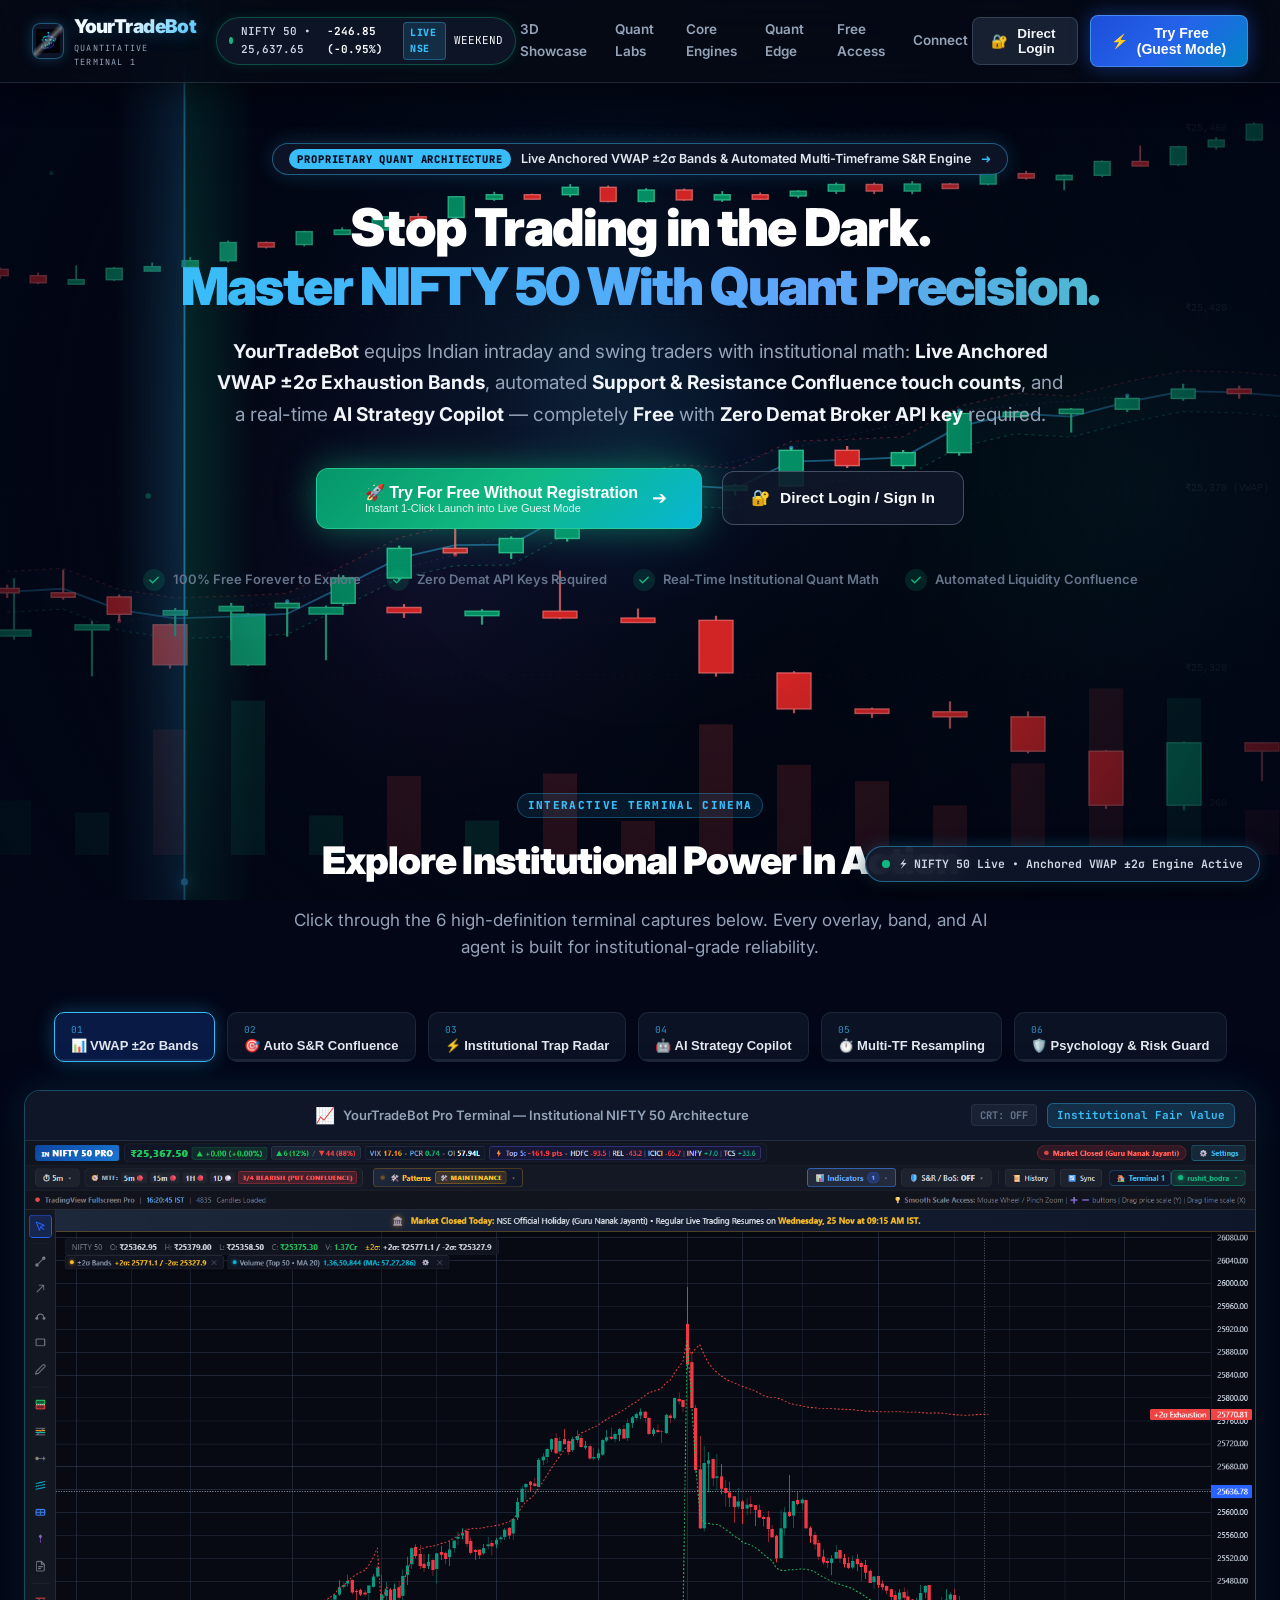
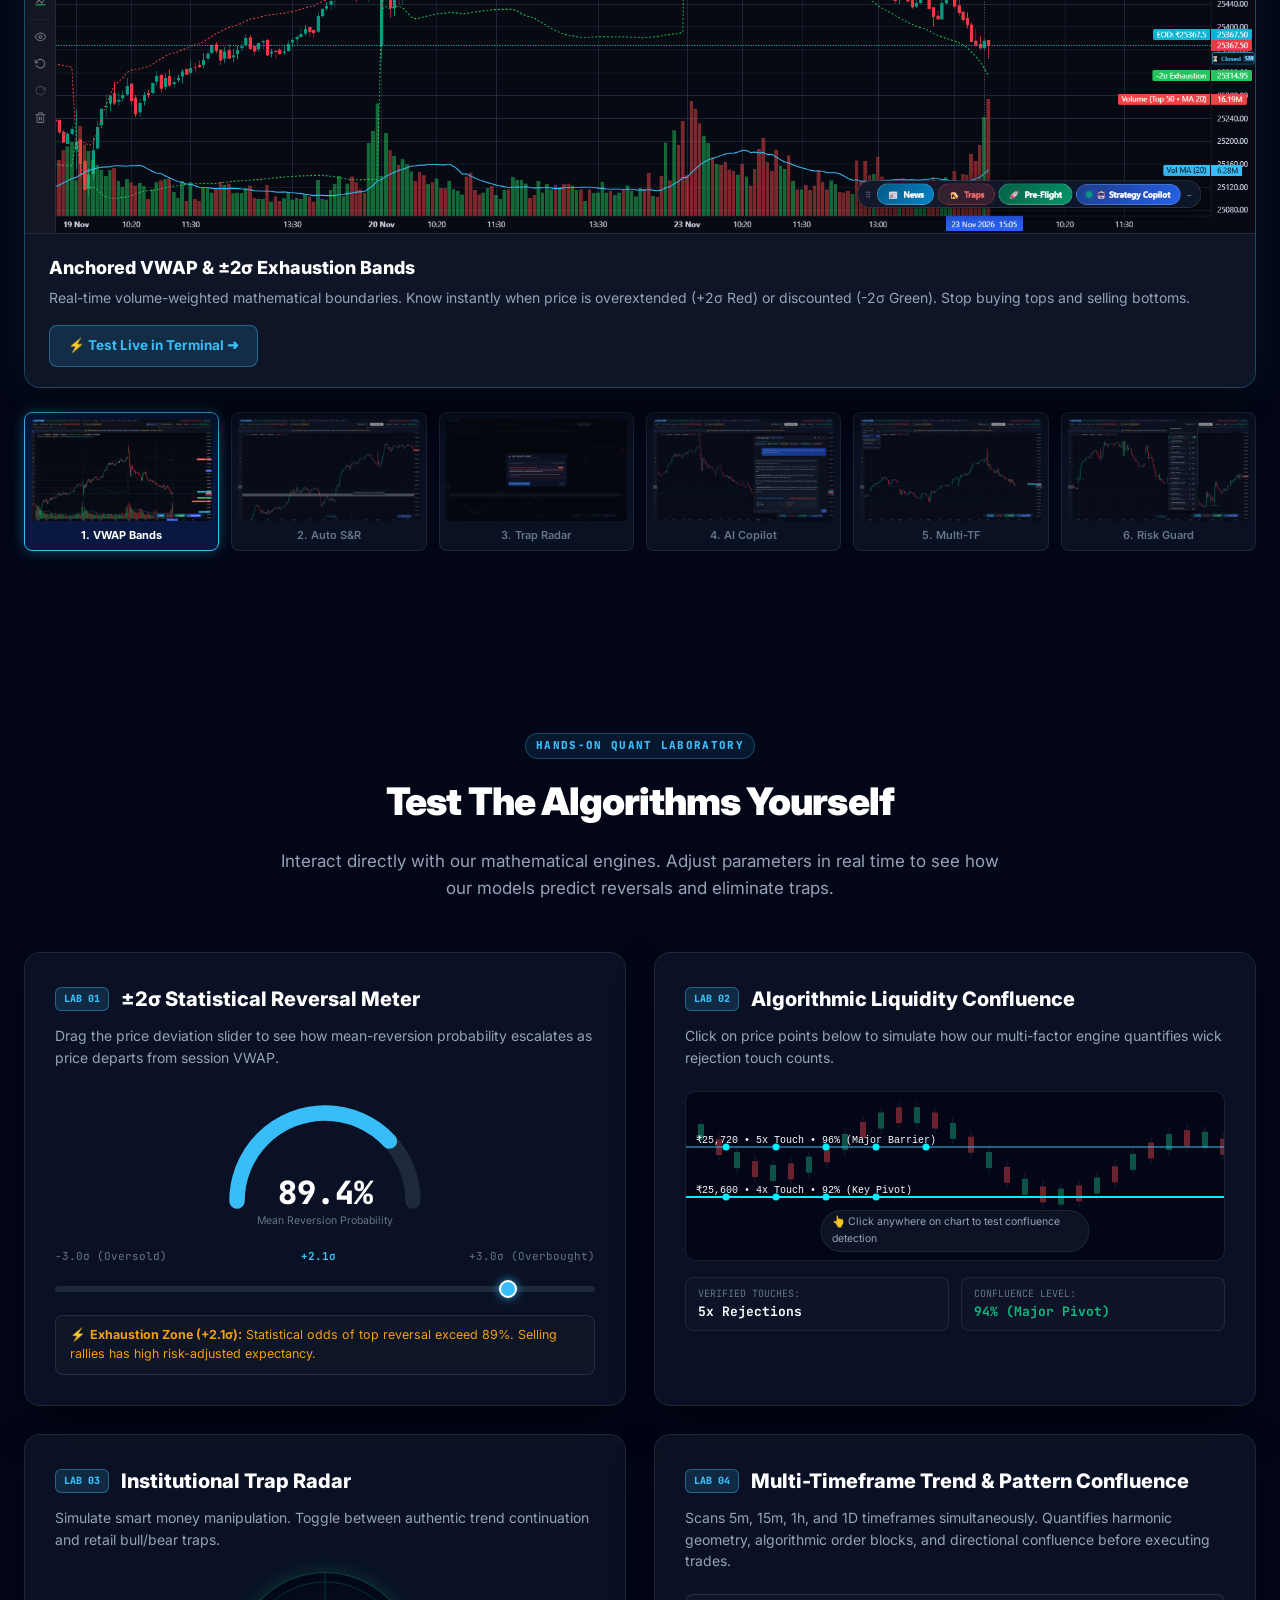
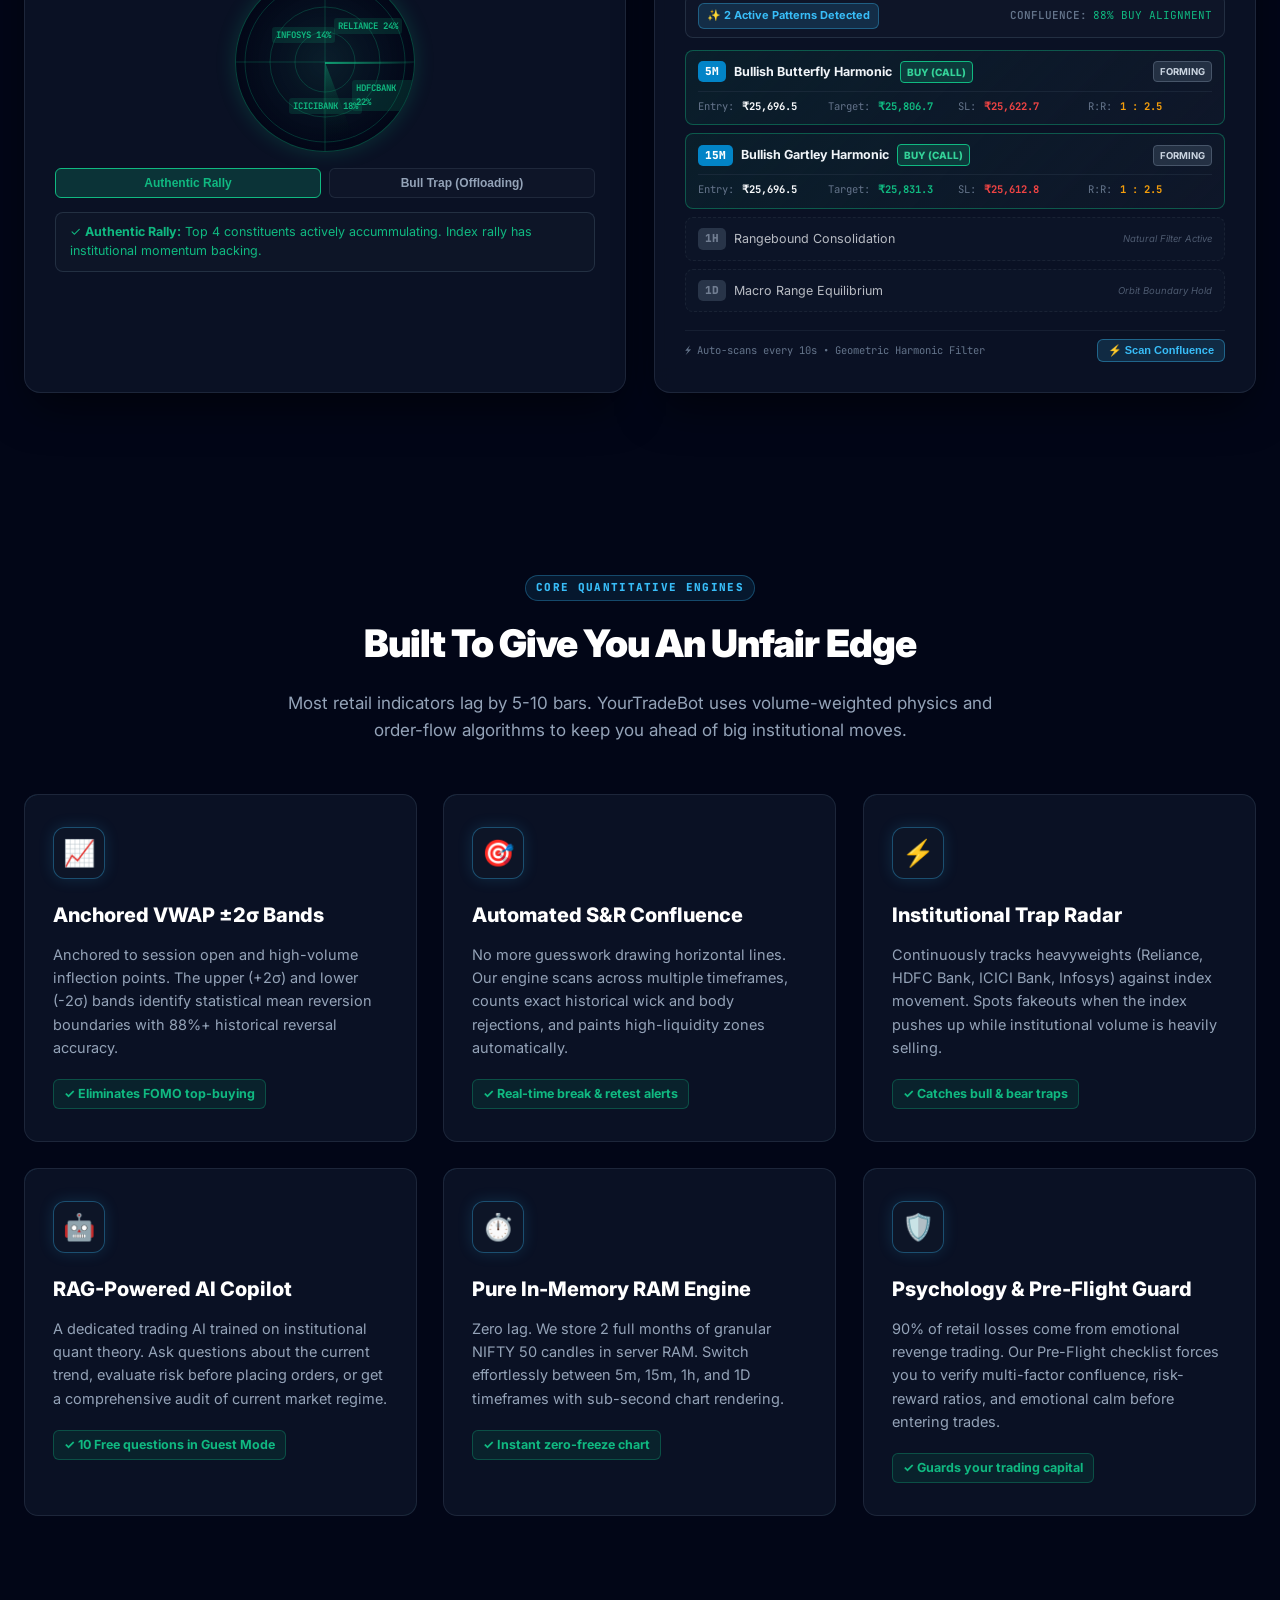
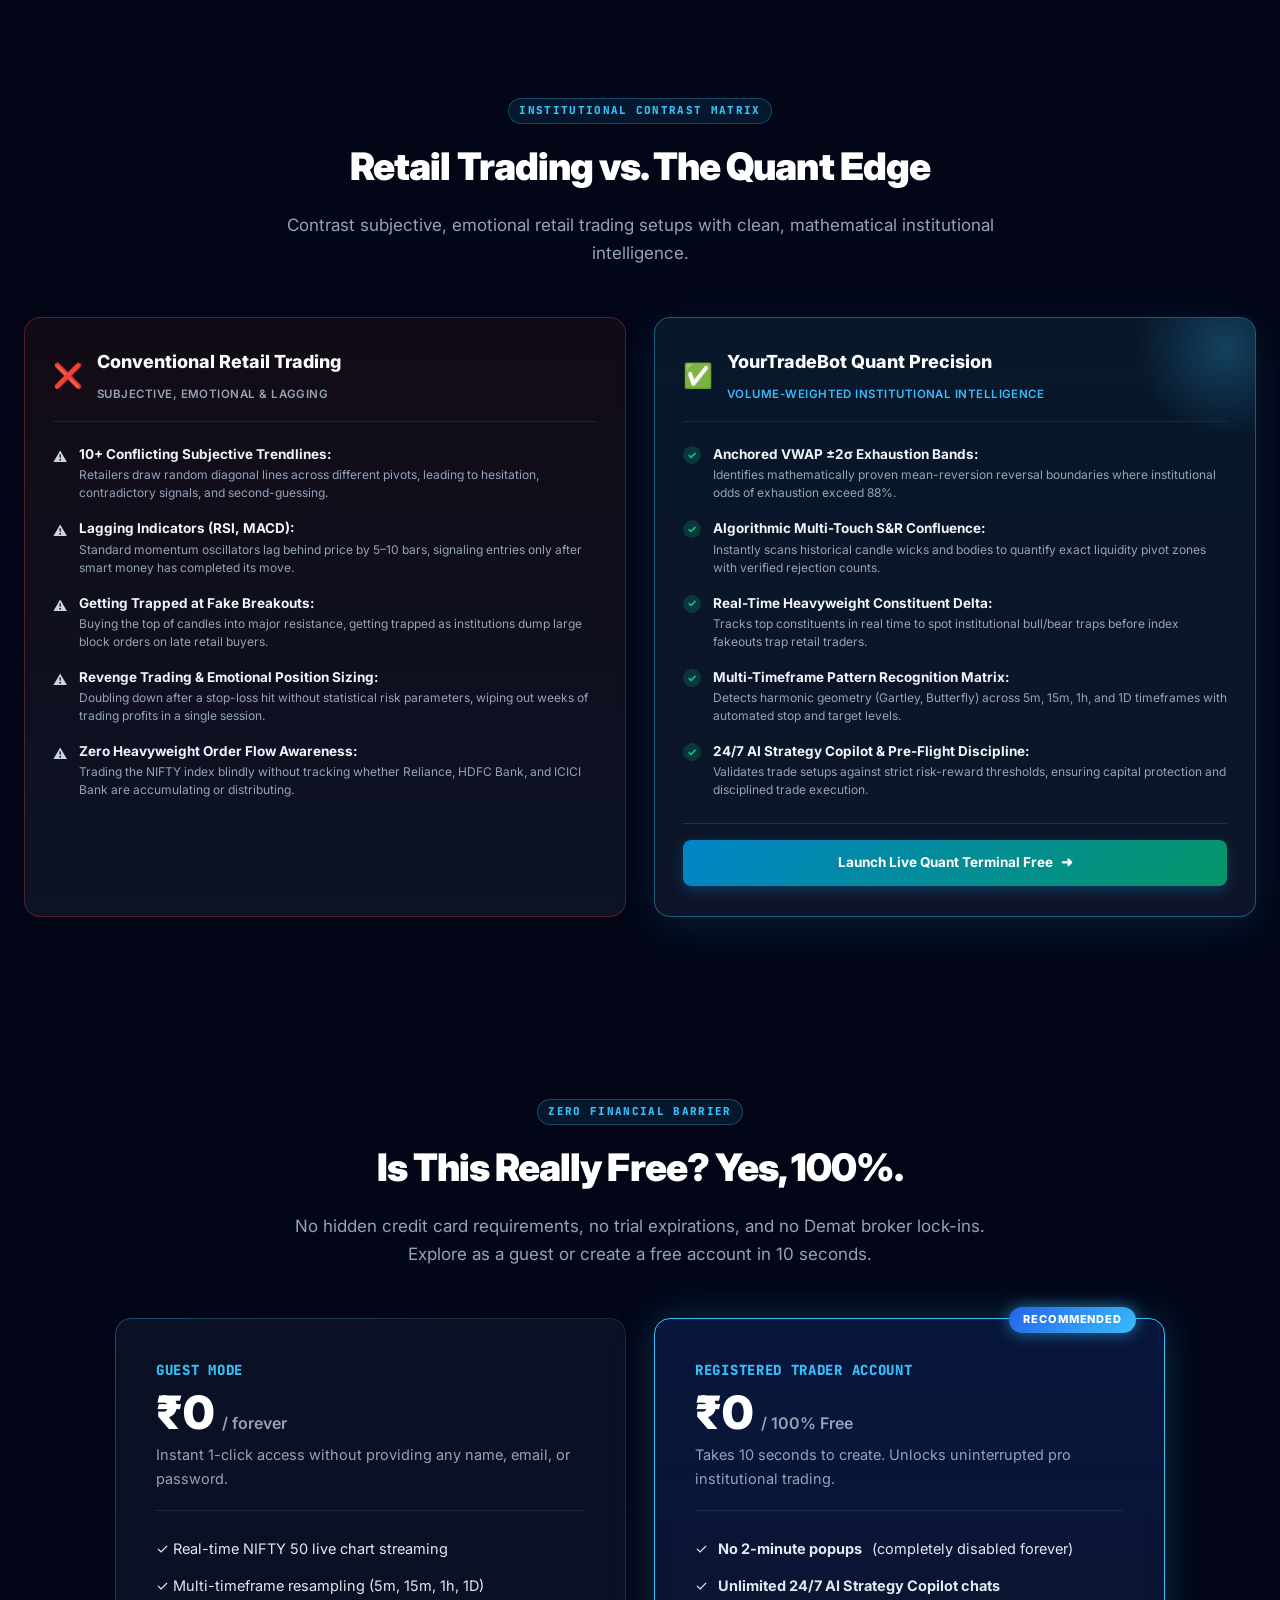
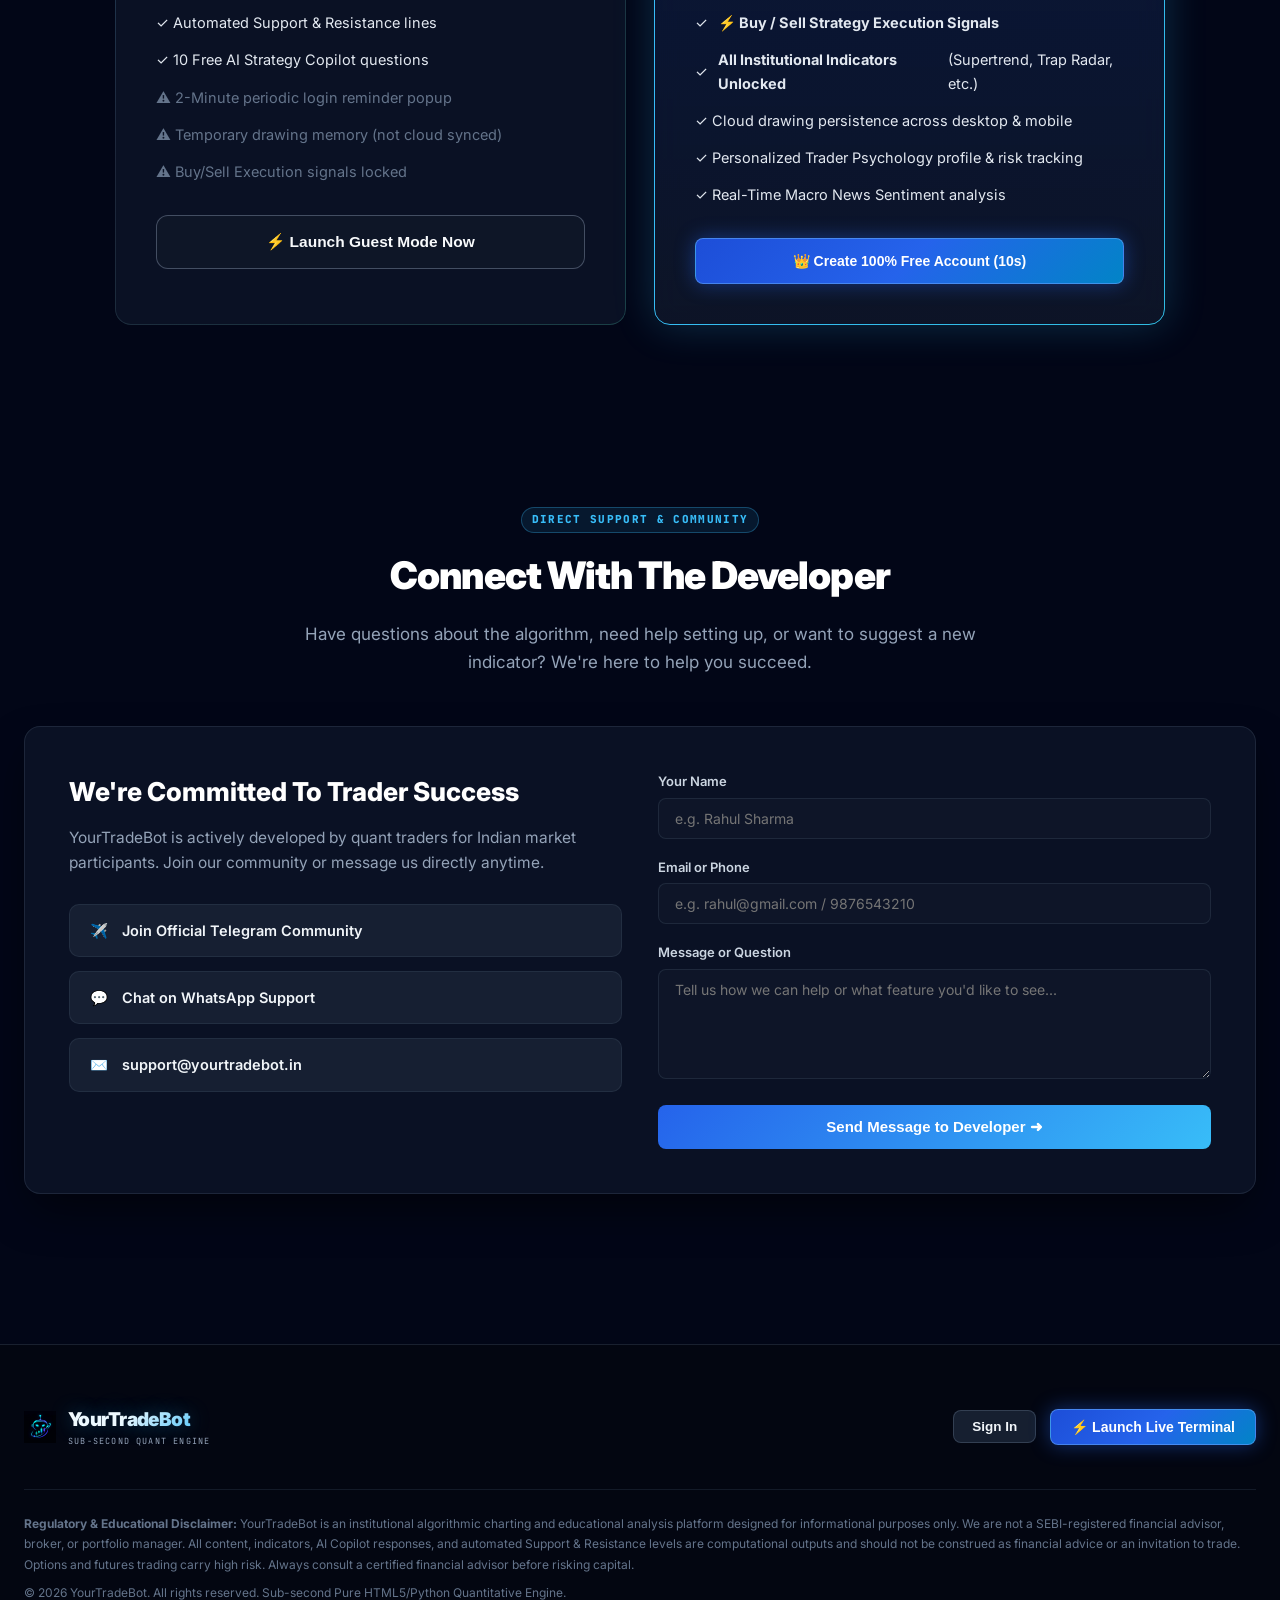
==== commit 34089a07: "feat(terminal_1): display Institutional Contrast Matrix and Zero Financial Barrier side-by-side (lef" ====
--- a/templates/terminal_1.html
+++ b/templates/terminal_1.html
@@ -26,7 +26,7 @@
     <link href="https://fonts.googleapis.com/css2?family=Inter:wght@300;400;500;600;700;800;900&family=JetBrains+Mono:wght@400;600;700;800&display=swap" rel="stylesheet">
     
     <!-- Terminal 1 Master Stylesheet (World's Best Animated UI/UX) -->
-    <link rel="stylesheet" href="/static/css/terminal_1.css?v=20261127_09">
+    <link rel="stylesheet" href="/static/css/terminal_1.css?v=20261127_10">
 </head>
 <body>
 
@@ -1016,7 +1016,7 @@
     </div>
 
     <!-- Master Interactive Scripts -->
-    <script src="/static/js/terminal_1_bg.js?v=20261127_09"></script>
-    <script src="/static/js/terminal_1.js?v=20261127_09"></script>
+    <script src="/static/js/terminal_1_bg.js?v=20261127_10"></script>
+    <script src="/static/js/terminal_1.js?v=20261127_10"></script>
 </body>
 </html>
--- a/static/css/terminal_1.css
+++ b/static/css/terminal_1.css
@@ -2625,9 +2625,9 @@
   .nav-center-menu { display: none; }
   .hero-title { font-size: 32px; }
   .hero-subtitle { font-size: 15px; }
-  .pricing-grid { grid-template-columns: 1fr; max-width: 540px; margin: 0 auto; }
+  .pricing-grid { grid-template-columns: 1fr 1fr; gap: 16px; max-width: 100%; margin: 0 auto; }
   .contact-wrap { grid-template-columns: 1fr; padding: 28px; }
-  .comparison-matrix-grid { grid-template-columns: 1fr; gap: 20px; }
+  .comparison-matrix-grid { grid-template-columns: 1fr 1fr; gap: 16px; }
 }
 
 @media (max-width: 768px) {
@@ -2795,23 +2795,159 @@
   .mtf-matrix-table td { font-size: 9px; padding: 5px 4px; }
   .mtf-score-val { font-size: 17px; }
 
-  /* Comparison Matrix */
-  .comparison-matrix-card { padding: 14px 10px; border-radius: 8px; }
-  .comp-header-badge { font-size: 8.5px; padding: 2px 5px; }
-  .comp-header-text h3 { font-size: 13px; }
-  .comp-feature-checklist li { font-size: 10.5px; padding: 6px 0; gap: 6px; }
-  .comp-feature-checklist li strong { font-size: 11px; }
-  .comp-feature-checklist li p { font-size: 10px; line-height: 1.35; }
-
-  /* Pricing Cards */
-  .pricing-grid { grid-template-columns: 1fr; gap: 12px; }
-  .pricing-card { padding: 14px 10px; border-radius: 8px; }
-  .pricing-badge { font-size: 8.5px; padding: 2px 5px; }
-  .pricing-card h3 { font-size: 13px; margin-bottom: 4px; }
-  .pricing-price { font-size: 20px; margin-bottom: 4px; }
-  .pricing-desc { font-size: 10.5px; margin-bottom: 10px; }
-  .pricing-features li { font-size: 10px; padding: 4px 0; gap: 6px; }
-  .btn-pricing-cta { padding: 8px 14px; font-size: 11px; border-radius: 6px; }
+  /* Institutional Contrast Matrix (Left-Right Side-by-Side Comparison) */
+  .comparison-matrix-grid {
+    display: grid !important;
+    grid-template-columns: 1fr 1fr !important;
+    gap: 8px !important;
+    width: 100% !important;
+    align-items: stretch;
+  }
+  .comparison-matrix-card {
+    min-width: 0;
+    padding: 10px 8px !important;
+    border-radius: 8px !important;
+    display: flex;
+    flex-direction: column;
+    justify-content: space-between;
+  }
+  .comp-card-header {
+    display: flex;
+    align-items: center;
+    gap: 6px !important;
+    margin-bottom: 8px !important;
+    padding-bottom: 6px !important;
+  }
+  .comp-status-icon {
+    font-size: 16px !important;
+    line-height: 1;
+  }
+  .comp-header-text h3 {
+    font-size: 11.5px !important;
+    line-height: 1.25 !important;
+    margin-bottom: 2px !important;
+  }
+  .comp-subtag {
+    font-size: 8px !important;
+    letter-spacing: 0.02em !important;
+    display: block;
+  }
+  .comp-feature-checklist {
+    gap: 8px !important;
+    flex: 1;
+  }
+  .comp-feature-checklist li {
+    font-size: 9.5px !important;
+    line-height: 1.35 !important;
+    padding: 2px 0 !important;
+    gap: 5px !important;
+  }
+  .comp-bullet-icon {
+    font-size: 10px !important;
+    margin-top: 1px;
+    flex-shrink: 0;
+  }
+  .comp-bullet-icon.pro-check {
+    width: 13px !important;
+    height: 13px !important;
+    font-size: 8.5px !important;
+  }
+  .comp-feature-checklist li strong {
+    font-size: 10px !important;
+    display: block;
+    line-height: 1.25;
+    margin-bottom: 1px;
+  }
+  .comp-feature-checklist li p {
+    font-size: 8.5px !important;
+    line-height: 1.3 !important;
+    color: #94a3b8;
+    margin: 0;
+  }
+  .comp-cta-footer {
+    margin-top: 10px;
+    padding-top: 8px;
+    border-top: 1px solid rgba(56, 189, 248, 0.2);
+  }
+  .btn-comp-cta {
+    width: 100%;
+    padding: 6px 4px !important;
+    font-size: 9.5px !important;
+    border-radius: 6px !important;
+    text-align: center;
+    justify-content: center;
+    gap: 3px;
+    box-sizing: border-box;
+  }
+
+  /* Zero Financial Barrier Pricing (Left-Right Side-by-Side Comparison) */
+  .pricing-grid {
+    display: grid !important;
+    grid-template-columns: 1fr 1fr !important;
+    gap: 8px !important;
+    max-width: 100% !important;
+    width: 100% !important;
+    align-items: stretch;
+  }
+  .pricing-card {
+    min-width: 0;
+    padding: 12px 8px !important;
+    border-radius: 8px !important;
+    display: flex;
+    flex-direction: column;
+    justify-content: space-between;
+  }
+  .badge-featured {
+    top: -9px !important;
+    right: 8px !important;
+    font-size: 7.5px !important;
+    padding: 2px 6px !important;
+    letter-spacing: 0.04em !important;
+  }
+  .pricing-tier {
+    font-size: 9.5px !important;
+    margin-bottom: 3px !important;
+    white-space: nowrap;
+    overflow: hidden;
+    text-overflow: ellipsis;
+  }
+  .pricing-price {
+    font-size: 18px !important;
+    margin-bottom: 3px !important;
+    line-height: 1.1 !important;
+  }
+  .pricing-price span {
+    font-size: 9px !important;
+  }
+  .pricing-desc {
+    font-size: 8.5px !important;
+    line-height: 1.3 !important;
+    margin-bottom: 8px !important;
+    padding-bottom: 6px !important;
+  }
+  .pricing-features {
+    gap: 6px !important;
+    margin-bottom: 12px !important;
+    flex: 1;
+  }
+  .pricing-feature {
+    font-size: 8.5px !important;
+    gap: 4px !important;
+    padding: 1px 0 !important;
+    line-height: 1.3 !important;
+  }
+  .pricing-card button,
+  .pricing-card .btn-hero-login,
+  .pricing-card .btn-cta-primary {
+    padding: 7px 4px !important;
+    font-size: 9.5px !important;
+    border-radius: 6px !important;
+    width: 100% !important;
+    box-sizing: border-box;
+    text-align: center;
+    justify-content: center;
+    margin-top: auto;
+  }
 
   /* Returning Banner */
   .returning-banner-inner { padding: 6px 12px; font-size: 10.5px; gap: 6px; }
@@ -2851,12 +2987,47 @@
   .section-desc { font-size: 10px; line-height: 1.38; }
   .section { padding: 22px 8px; }
   .lab-card { padding: 10px 8px; }
-  .pricing-card { padding: 12px 8px; }
   .contact-wrap { padding: 12px 8px; }
-  .comparison-matrix-card { padding: 12px 8px; }
   .btn-hero-guest, .btn-hero-login { max-width: 100%; }
   .gallery-viewport { max-height: 190px; }
   .gallery-img { max-height: 190px; }
+
+  /* Extra compact Left-Right comparison on small screens <= 480px */
+  .comparison-matrix-grid, .pricing-grid {
+    gap: 6px !important;
+  }
+  .comparison-matrix-card {
+    padding: 8px 6px !important;
+  }
+  .comp-header-text h3 {
+    font-size: 10.5px !important;
+  }
+  .comp-subtag {
+    font-size: 7.5px !important;
+  }
+  .comp-feature-checklist li strong {
+    font-size: 9px !important;
+  }
+  .comp-feature-checklist li p {
+    font-size: 8px !important;
+    line-height: 1.25 !important;
+  }
+  .pricing-card {
+    padding: 10px 6px !important;
+  }
+  .pricing-tier {
+    font-size: 9px !important;
+  }
+  .pricing-price {
+    font-size: 16px !important;
+  }
+  .pricing-feature {
+    font-size: 8px !important;
+    line-height: 1.25 !important;
+  }
+  .pricing-desc {
+    font-size: 8px !important;
+  }
 }
 
 /* =====================================================================
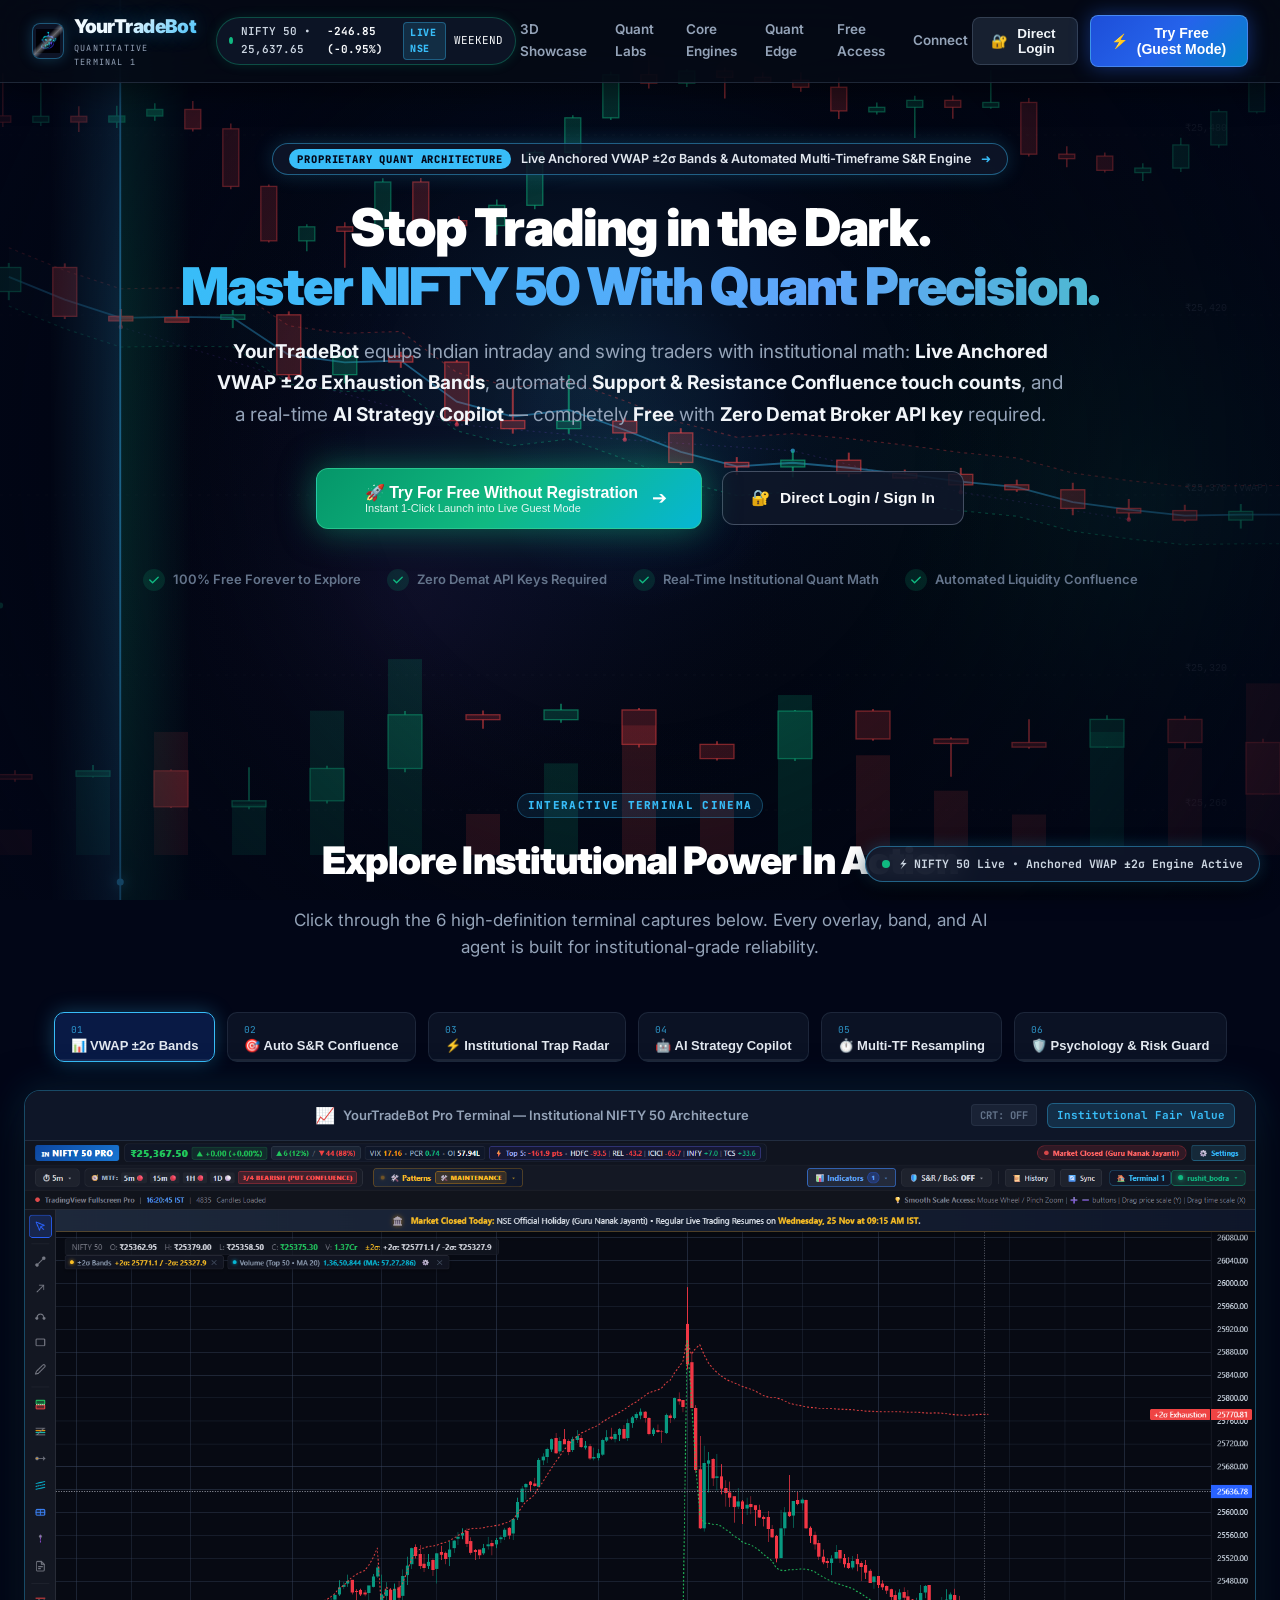
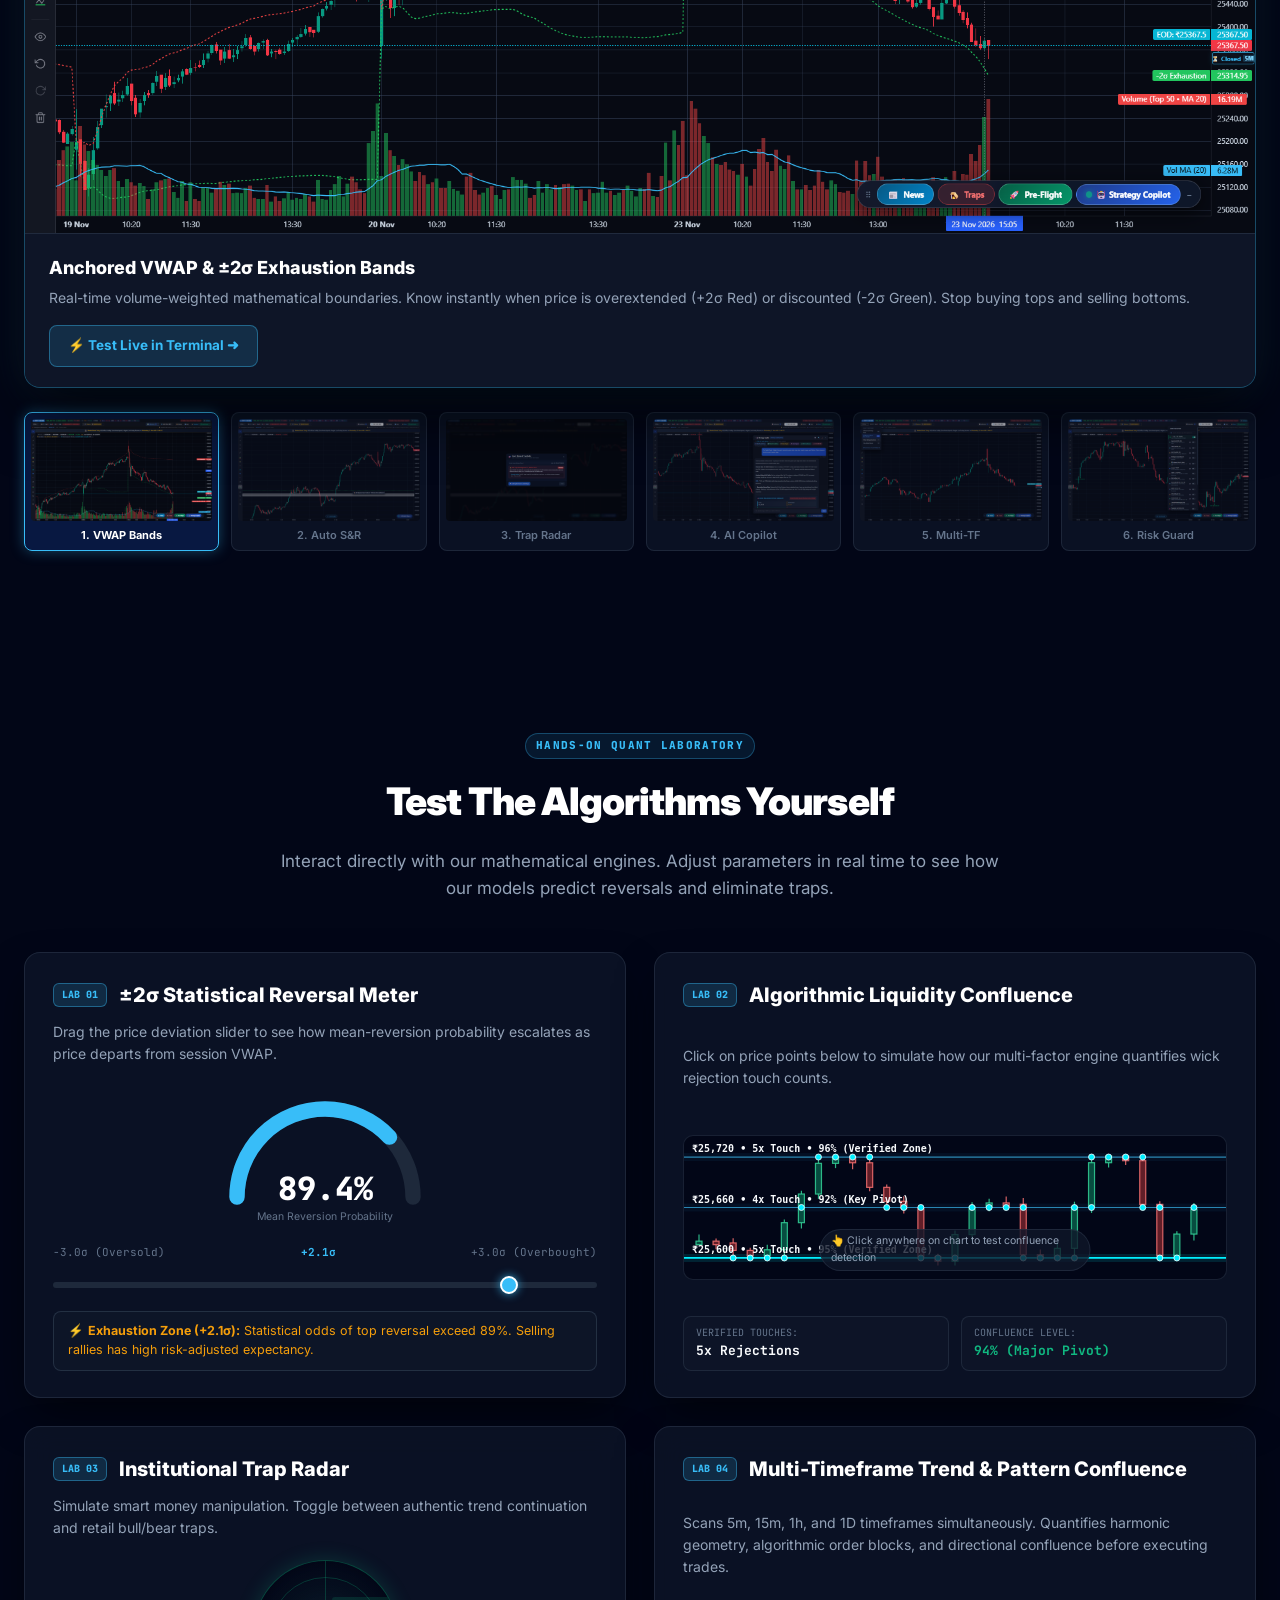
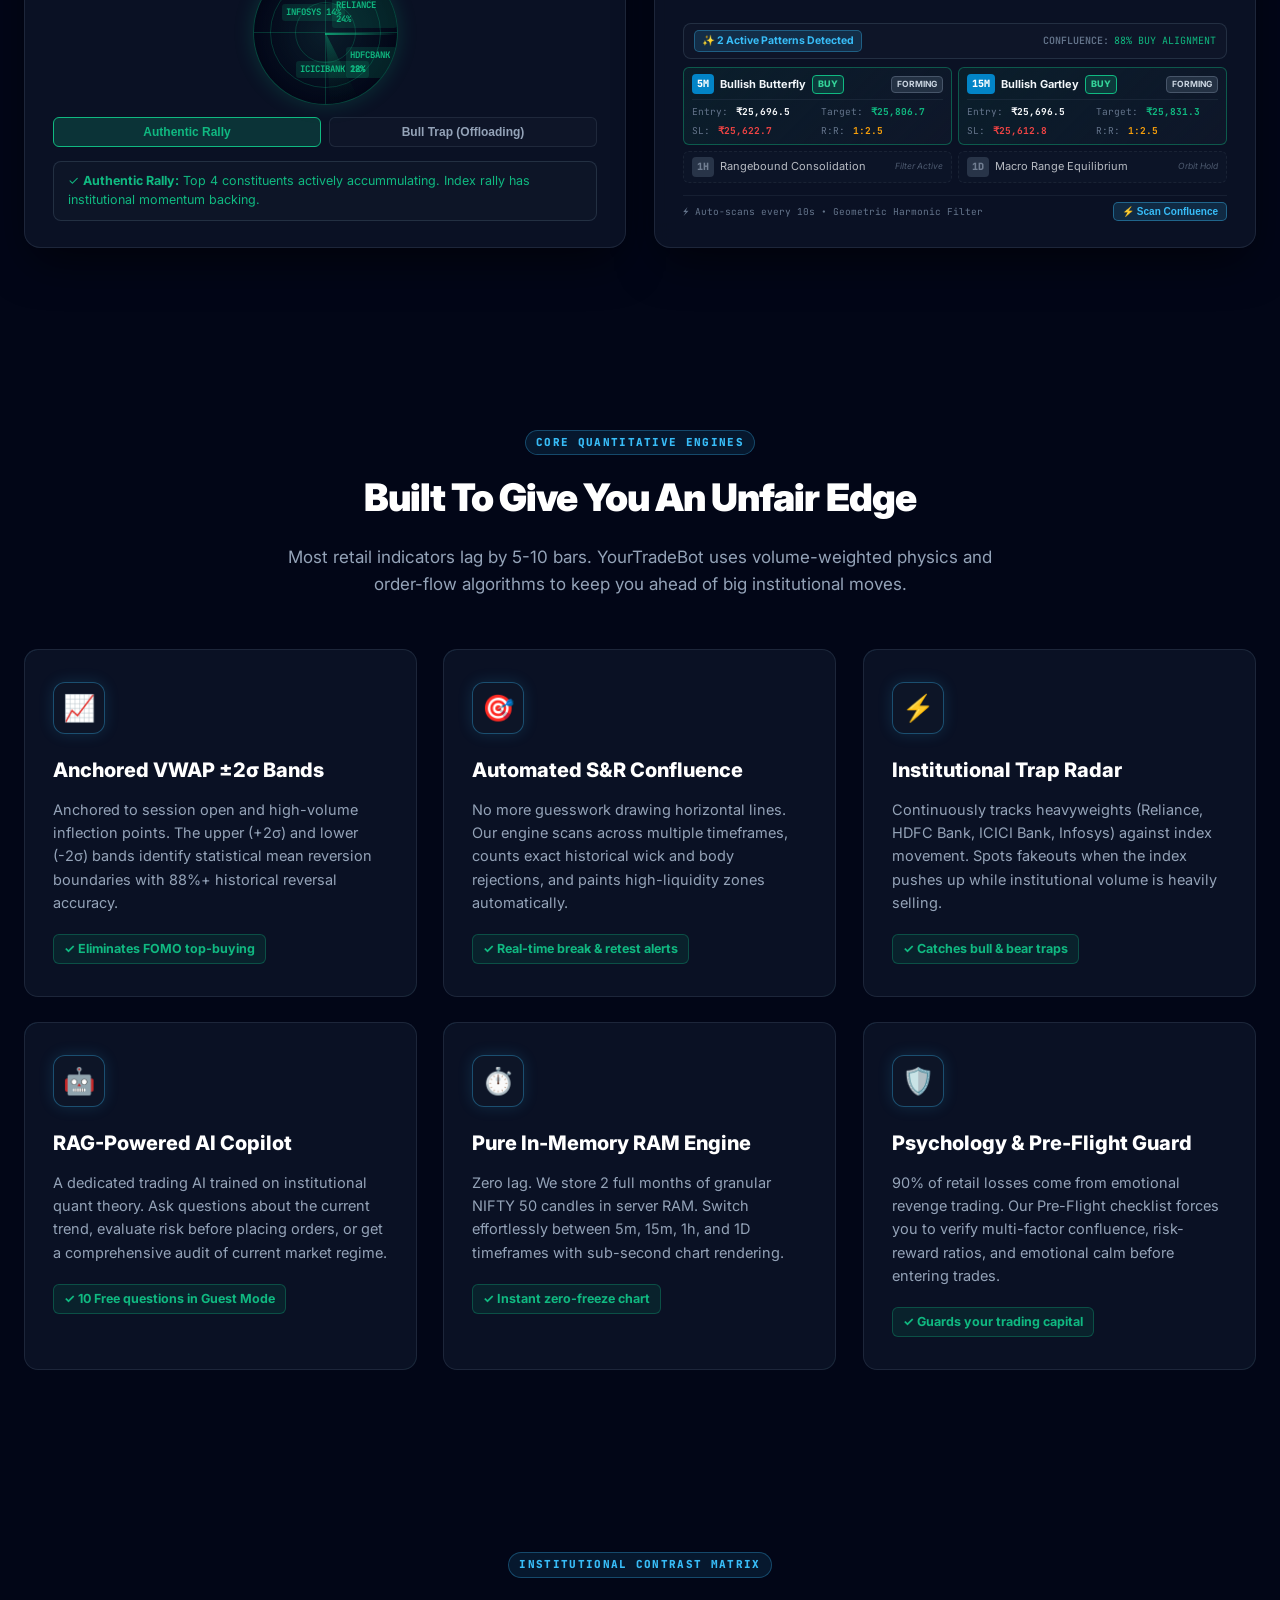
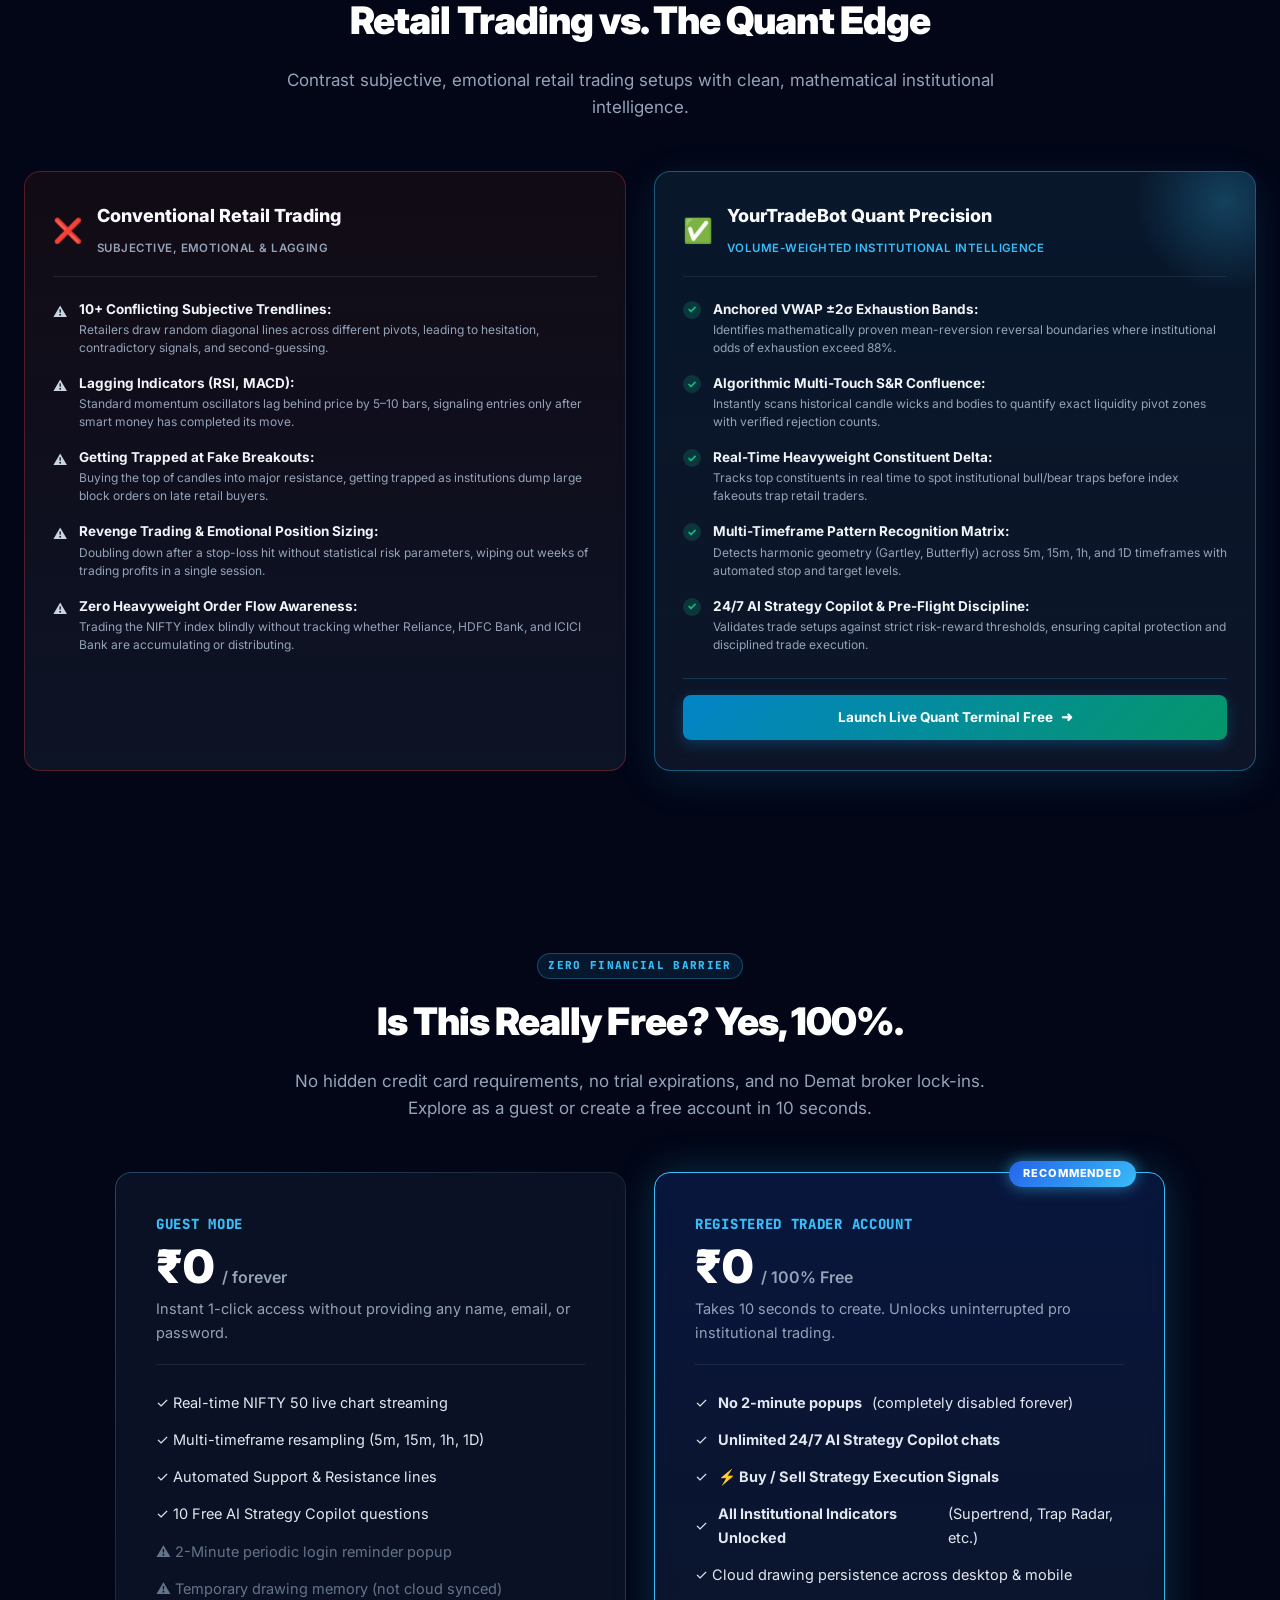
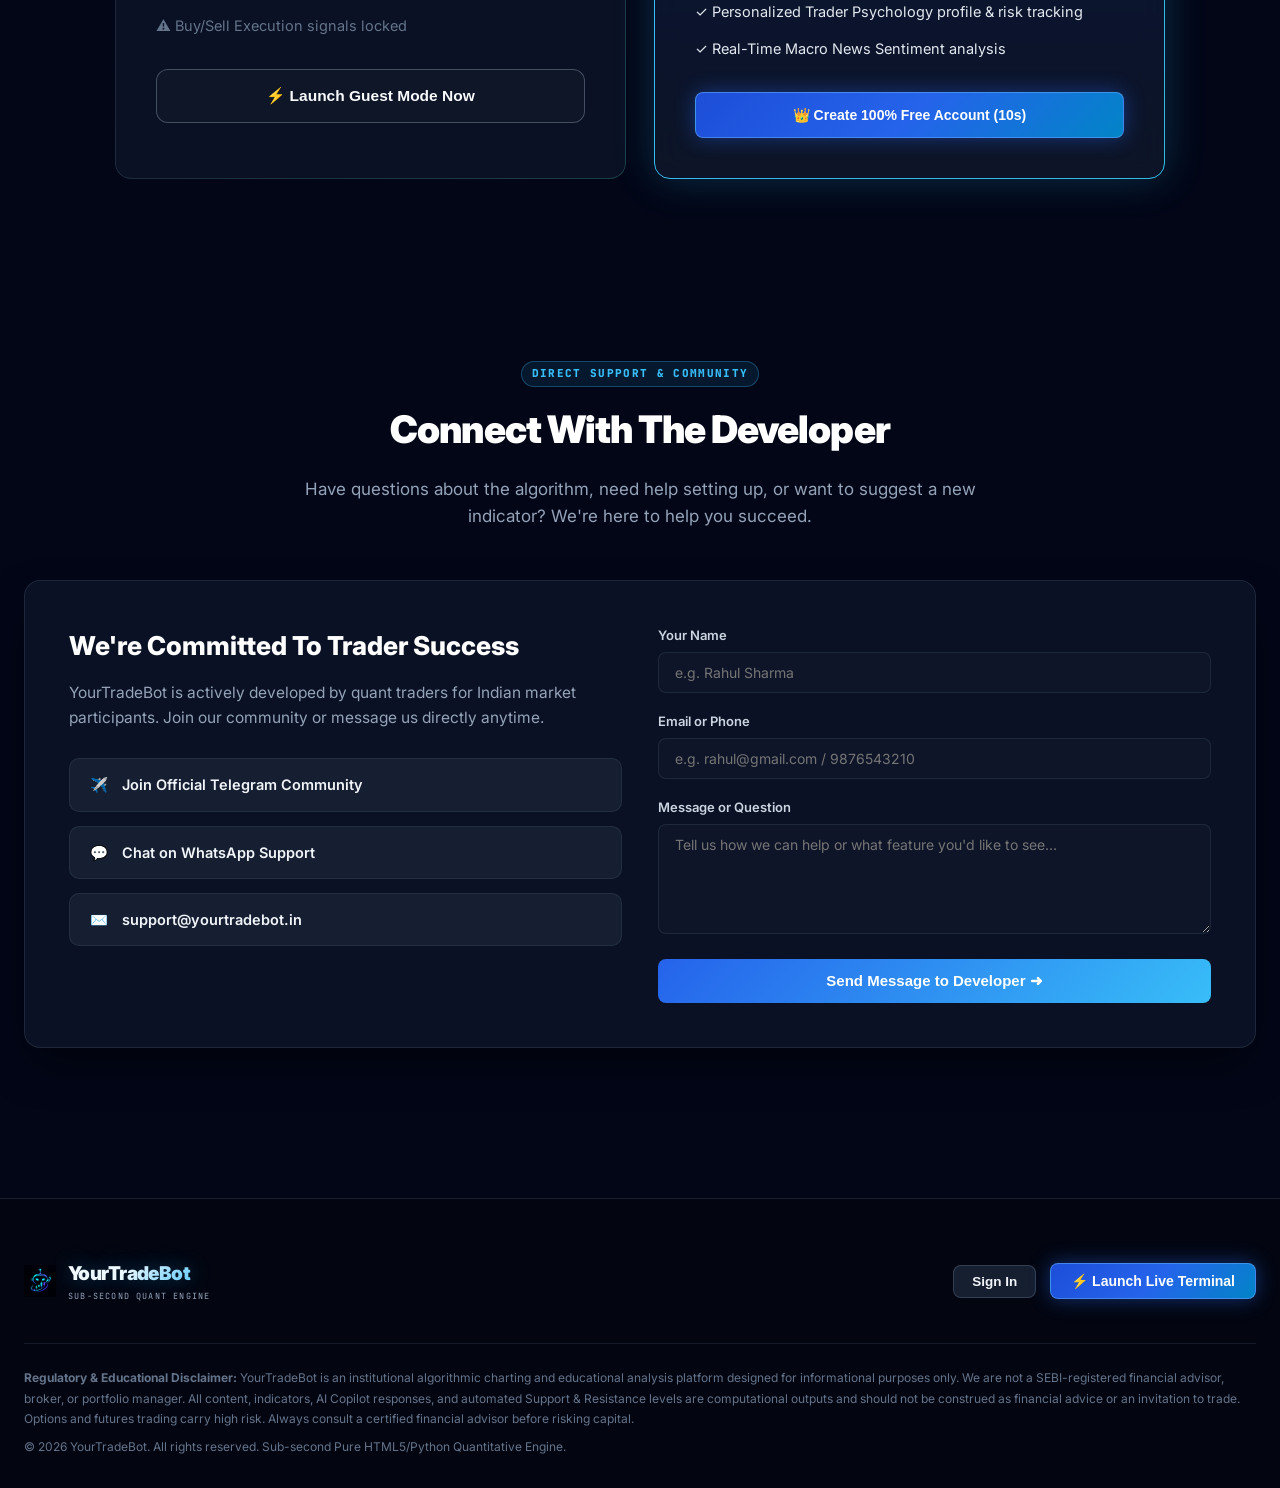
==== commit 344ce817: "fix(terminal_1): fix ticker tooltip cutoff, hero announcement mobile spacing, transparent candles, r" ====
--- a/templates/terminal_1.html
+++ b/templates/terminal_1.html
@@ -26,7 +26,7 @@
     <link href="https://fonts.googleapis.com/css2?family=Inter:wght@300;400;500;600;700;800;900&family=JetBrains+Mono:wght@400;600;700;800&display=swap" rel="stylesheet">
     
     <!-- Terminal 1 Master Stylesheet (World's Best Animated UI/UX) -->
-    <link rel="stylesheet" href="/static/css/terminal_1.css?v=20261127_10">
+    <link rel="stylesheet" href="/static/css/terminal_1.css?v=20261127_11">
 </head>
 <body>
 
@@ -402,61 +402,64 @@
                         </div>
 
                         <div class="mtf-cards-list">
-                            <!-- 5M Pattern Card -->
-                            <div class="mtf-pattern-item active-pattern">
-                                <div class="mtf-pattern-top">
-                                    <span class="mtf-tf-tag">5M</span>
-                                    <div class="mtf-pattern-title">
-                                        <strong>Bullish Butterfly Harmonic</strong>
-                                        <span class="mtf-action-badge action-buy">BUY (CALL)</span>
+                            <!-- Active Patterns Row: 5M and 15M side-by-side -->
+                            <div class="mtf-active-grid">
+                                <!-- 5M Pattern Card -->
+                                <div class="mtf-pattern-item active-pattern">
+                                    <div class="mtf-pattern-top">
+                                        <span class="mtf-tf-tag">5M</span>
+                                        <div class="mtf-pattern-title">
+                                            <strong>Bullish Butterfly</strong>
+                                            <span class="mtf-action-badge action-buy">BUY</span>
+                                        </div>
+                                        <span class="mtf-state-pill">FORMING</span>
                                     </div>
-                                    <span class="mtf-state-pill">FORMING</span>
+                                    <div class="mtf-metrics-grid">
+                                        <div><span class="m-k">Entry:</span> <strong class="m-v">₹25,696.5</strong></div>
+                                        <div><span class="m-k">Target:</span> <strong class="m-v text-emerald">₹25,806.7</strong></div>
+                                        <div><span class="m-k">SL:</span> <strong class="m-v text-red">₹25,622.7</strong></div>
+                                        <div><span class="m-k">R:R:</span> <strong class="m-v text-amber">1:2.5</strong></div>
+                                    </div>
                                 </div>
-                                <div class="mtf-metrics-grid">
-                                    <div><span class="m-k">Entry:</span> <strong class="m-v">₹25,696.5</strong></div>
-                                    <div><span class="m-k">Target:</span> <strong class="m-v text-emerald">₹25,806.7</strong></div>
-                                    <div><span class="m-k">SL:</span> <strong class="m-v text-red">₹25,622.7</strong></div>
-                                    <div><span class="m-k">R:R:</span> <strong class="m-v text-amber">1 : 2.5</strong></div>
+
+                                <!-- 15M Pattern Card -->
+                                <div class="mtf-pattern-item active-pattern">
+                                    <div class="mtf-pattern-top">
+                                        <span class="mtf-tf-tag">15M</span>
+                                        <div class="mtf-pattern-title">
+                                            <strong>Bullish Gartley</strong>
+                                            <span class="mtf-action-badge action-buy">BUY</span>
+                                        </div>
+                                        <span class="mtf-state-pill">FORMING</span>
+                                    </div>
+                                    <div class="mtf-metrics-grid">
+                                        <div><span class="m-k">Entry:</span> <strong class="m-v">₹25,696.5</strong></div>
+                                        <div><span class="m-k">Target:</span> <strong class="m-v text-emerald">₹25,831.3</strong></div>
+                                        <div><span class="m-k">SL:</span> <strong class="m-v text-red">₹25,612.8</strong></div>
+                                        <div><span class="m-k">R:R:</span> <strong class="m-v text-amber">1:2.5</strong></div>
+                                    </div>
                                 </div>
                             </div>
 
-                            <!-- 15M Pattern Card -->
-                            <div class="mtf-pattern-item active-pattern">
-                                <div class="mtf-pattern-top">
-                                    <span class="mtf-tf-tag">15M</span>
-                                    <div class="mtf-pattern-title">
-                                        <strong>Bullish Gartley Harmonic</strong>
-                                        <span class="mtf-action-badge action-buy">BUY (CALL)</span>
+                            <!-- Passive Filters Compact Row: 1H and 1D side-by-side -->
+                            <div class="mtf-passive-strip">
+                                <div class="mtf-pattern-item passive-pattern">
+                                    <div class="mtf-pattern-top">
+                                        <span class="mtf-tf-tag tf-passive">1H</span>
+                                        <div class="mtf-pattern-title">
+                                            <span>Rangebound Consolidation</span>
+                                        </div>
+                                        <span class="mtf-passive-pill">Filter Active</span>
                                     </div>
-                                    <span class="mtf-state-pill">FORMING</span>
                                 </div>
-                                <div class="mtf-metrics-grid">
-                                    <div><span class="m-k">Entry:</span> <strong class="m-v">₹25,696.5</strong></div>
-                                    <div><span class="m-k">Target:</span> <strong class="m-v text-emerald">₹25,831.3</strong></div>
-                                    <div><span class="m-k">SL:</span> <strong class="m-v text-red">₹25,612.8</strong></div>
-                                    <div><span class="m-k">R:R:</span> <strong class="m-v text-amber">1 : 2.5</strong></div>
-                                </div>
-                            </div>
-
-                            <!-- 1H Filter Card -->
-                            <div class="mtf-pattern-item passive-pattern">
-                                <div class="mtf-pattern-top">
-                                    <span class="mtf-tf-tag tf-passive">1H</span>
-                                    <div class="mtf-pattern-title">
-                                        <span>Rangebound Consolidation</span>
+                                <div class="mtf-pattern-item passive-pattern">
+                                    <div class="mtf-pattern-top">
+                                        <span class="mtf-tf-tag tf-passive">1D</span>
+                                        <div class="mtf-pattern-title">
+                                            <span>Macro Range Equilibrium</span>
+                                        </div>
+                                        <span class="mtf-passive-pill">Orbit Hold</span>
                                     </div>
-                                    <span class="mtf-passive-pill">Natural Filter Active</span>
-                                </div>
-                            </div>
-
-                            <!-- 1D Filter Card -->
-                            <div class="mtf-pattern-item passive-pattern">
-                                <div class="mtf-pattern-top">
-                                    <span class="mtf-tf-tag tf-passive">1D</span>
-                                    <div class="mtf-pattern-title">
-                                        <span>Macro Range Equilibrium</span>
-                                    </div>
-                                    <span class="mtf-passive-pill">Orbit Boundary Hold</span>
                                 </div>
                             </div>
                         </div>
@@ -1016,7 +1019,7 @@
     </div>
 
     <!-- Master Interactive Scripts -->
-    <script src="/static/js/terminal_1_bg.js?v=20261127_10"></script>
-    <script src="/static/js/terminal_1.js?v=20261127_10"></script>
+    <script src="/static/js/terminal_1_bg.js?v=20261127_11"></script>
+    <script src="/static/js/terminal_1.js?v=20261127_11"></script>
 </body>
 </html>
--- a/static/css/terminal_1.css
+++ b/static/css/terminal_1.css
@@ -466,6 +466,20 @@
   font-family: var(--font-mono);
   font-size: 11px;
   box-shadow: 0 0 12px rgba(16, 185, 129, 0.15);
+  position: relative;
+}
+
+/* Ticker Tooltip in Top Navbar must render BELOW the badge, not cut off above screen */
+.live-ticker-badge[data-quant-tooltip]::after {
+  bottom: auto !important;
+  top: calc(100% + 10px) !important;
+  transform: translateX(-50%) translateY(-4px) !important;
+  white-space: nowrap !important;
+  z-index: 10005 !important;
+}
+
+.live-ticker-badge[data-quant-tooltip]:hover::after {
+  transform: translateX(-50%) translateY(0) !important;
 }
 
 .live-dot {
@@ -1430,17 +1444,22 @@
   display: grid;
   grid-template-columns: repeat(2, 1fr);
   gap: 28px;
+  align-items: stretch;
 }
 
 .lab-card {
   background: var(--bg-card);
   border: 1px solid var(--border-subtle);
   border-radius: 16px;
-  padding: 30px;
+  padding: 26px 28px;
   position: relative;
   transition: var(--trans-fast);
   backdrop-filter: blur(14px);
   box-shadow: var(--shadow-card);
+  display: flex;
+  flex-direction: column;
+  justify-content: space-between;
+  min-height: 420px;
 }
 
 .lab-card:hover {
@@ -1577,12 +1596,12 @@
 .sr-interactive-viewport {
   position: relative;
   width: 100%;
-  height: 170px;
+  height: 145px;
   background: #020617;
   border: 1px solid var(--border-subtle);
   border-radius: 10px;
   overflow: hidden;
-  margin-bottom: 16px;
+  margin-bottom: 12px;
   cursor: pointer;
 }
 
@@ -1628,9 +1647,9 @@
 /* Lab 3 Trap Radar */
 .radar-visualizer-container {
   position: relative;
-  width: 180px;
-  height: 180px;
-  margin: 0 auto 16px;
+  width: 145px;
+  height: 145px;
+  margin: 0 auto 12px;
   border-radius: 50%;
   background: radial-gradient(circle, rgba(16, 185, 129, 0.08) 0%, rgba(2, 6, 23, 0.9) 70%);
   border: 1px solid rgba(16, 185, 129, 0.35);
@@ -1998,8 +2017,8 @@
 .mtf-matrix-wrap {
   display: flex;
   flex-direction: column;
-  gap: 12px;
-  margin-top: 14px;
+  gap: 8px;
+  margin-top: 6px;
 }
 
 .mtf-matrix-header {
@@ -2009,25 +2028,25 @@
   background: rgba(15, 23, 42, 0.8);
   border: 1px solid rgba(51, 65, 85, 0.6);
   border-radius: 8px;
-  padding: 8px 12px;
+  padding: 6px 10px;
 }
 
 .mtf-status-pill {
-  font-size: 11px;
+  font-size: 10.5px;
   font-weight: 700;
   color: #38bdf8;
   background: rgba(56, 189, 248, 0.15);
   border: 1px solid rgba(56, 189, 248, 0.35);
-  padding: 3px 8px;
-  border-radius: 6px;
+  padding: 2px 7px;
+  border-radius: 5px;
 }
 
 .mtf-confluence-gauge {
   display: flex;
   align-items: center;
-  gap: 6px;
+  gap: 5px;
   font-family: var(--font-mono);
-  font-size: 11px;
+  font-size: 10px;
 }
 
 .mtf-confluence-gauge .gauge-label {
@@ -2038,13 +2057,25 @@
 .mtf-cards-list {
   display: flex;
   flex-direction: column;
-  gap: 8px;
+  gap: 6px;
+}
+
+.mtf-active-grid {
+  display: grid;
+  grid-template-columns: 1fr 1fr;
+  gap: 6px;
+}
+
+.mtf-passive-strip {
+  display: grid;
+  grid-template-columns: 1fr 1fr;
+  gap: 6px;
 }
 
 .mtf-pattern-item {
   background: rgba(15, 23, 42, 0.9);
-  border-radius: 8px;
-  padding: 10px 12px;
+  border-radius: 6px;
+  padding: 6px 8px;
   border: 1px solid #1e293b;
   transition: border-color 0.2s ease;
 }
@@ -2057,22 +2088,23 @@
 .mtf-pattern-item.passive-pattern {
   opacity: 0.75;
   border-style: dashed;
+  padding: 5px 8px;
 }
 
 .mtf-pattern-top {
   display: flex;
   align-items: center;
-  gap: 8px;
+  gap: 6px;
 }
 
 .mtf-tf-tag {
   background: #0284c7;
   color: #ffffff;
   font-family: var(--font-mono);
-  font-size: 11px;
+  font-size: 10px;
   font-weight: 800;
-  padding: 2px 7px;
-  border-radius: 5px;
+  padding: 2px 5px;
+  border-radius: 4px;
 }
 
 .mtf-tf-tag.tf-passive {
@@ -2083,16 +2115,16 @@
 .mtf-pattern-title {
   display: flex;
   align-items: center;
-  gap: 8px;
+  gap: 6px;
   flex: 1;
-  font-size: 12.5px;
+  font-size: 11px;
   color: #f1f5f9;
 }
 
 .mtf-action-badge {
-  font-size: 10px;
+  font-size: 9px;
   font-weight: 800;
-  padding: 2px 6px;
+  padding: 1px 5px;
   border-radius: 4px;
 }
 
@@ -2103,30 +2135,30 @@
 }
 
 .mtf-state-pill {
-  font-size: 9.5px;
+  font-size: 8.5px;
   font-weight: 700;
   color: #cbd5e1;
   background: rgba(51, 65, 85, 0.6);
   border: 1px solid #475569;
-  padding: 2px 6px;
+  padding: 1px 5px;
   border-radius: 4px;
 }
 
 .mtf-passive-pill {
-  font-size: 9.5px;
+  font-size: 8.5px;
   font-style: italic;
   color: #64748b;
 }
 
 .mtf-metrics-grid {
   display: grid;
-  grid-template-columns: repeat(4, 1fr);
-  gap: 6px;
-  margin-top: 8px;
-  padding-top: 6px;
+  grid-template-columns: repeat(2, 1fr);
+  gap: 3px 6px;
+  margin-top: 5px;
+  padding-top: 4px;
   border-top: 1px solid rgba(51, 65, 85, 0.35);
   font-family: var(--font-mono);
-  font-size: 10.5px;
+  font-size: 9.5px;
 }
 
 .mtf-metrics-grid .m-k {
@@ -2138,13 +2170,13 @@
   display: flex;
   align-items: center;
   justify-content: space-between;
-  margin-top: 6px;
-  padding-top: 8px;
+  margin-top: 4px;
+  padding-top: 6px;
   border-top: 1px solid rgba(51, 65, 85, 0.3);
 }
 
 .mtf-engine-status {
-  font-size: 10.5px;
+  font-size: 9.5px;
   color: #64748b;
   font-family: var(--font-mono);
 }
@@ -2153,9 +2185,9 @@
   background: rgba(56, 189, 248, 0.15);
   border: 1px solid rgba(56, 189, 248, 0.4);
   color: #38bdf8;
-  padding: 4px 10px;
-  border-radius: 6px;
-  font-size: 11px;
+  padding: 3px 8px;
+  border-radius: 5px;
+  font-size: 10px;
   font-weight: 700;
   cursor: pointer;
   transition: all 0.2s ease;
@@ -2641,10 +2673,35 @@
   .btn-login { padding: 5px 9px; font-size: 11px; border-radius: 6px; }
   .btn-cta-primary { padding: 5px 10px; font-size: 11px; border-radius: 6px; }
 
-  .hero { padding: 24px 10px 30px; }
-  .hero-top-announcement { font-size: 9px; padding: 4px 8px; flex-wrap: wrap; justify-content: center; text-align: center; gap: 4px; }
-  .hero-pill-badge { font-size: 8px; padding: 2px 5px; }
-  .hero-pill-text { font-size: 9.5px; }
+  .hero { padding: 36px 12px 30px; }
+  .hero-top-announcement {
+    display: inline-flex;
+    flex-direction: column;
+    align-items: center;
+    gap: 7px;
+    padding: 10px 14px;
+    border-radius: 12px;
+    max-width: 94%;
+    margin: 0 auto 18px auto;
+    box-sizing: border-box;
+  }
+  .hero-pill-badge {
+    font-size: 9px;
+    padding: 3px 8px;
+    border-radius: 6px;
+    letter-spacing: 0.06em;
+    display: inline-block;
+  }
+  .hero-pill-text {
+    font-size: 11px;
+    line-height: 1.45;
+    text-align: center;
+    color: #e2e8f0;
+    margin: 0;
+  }
+  .hero-pill-arrow {
+    display: none;
+  }
   .hero-title { font-size: 19px; line-height: 1.25; margin-bottom: 8px; }
   .hero-subtitle { font-size: 11.5px; margin-bottom: 16px; line-height: 1.48; }
 
@@ -2700,8 +2757,31 @@
     font-size: 11px;
   }
 
-  .trust-badges { flex-direction: column; gap: 5px; align-items: stretch; max-width: 310px; margin: 0 auto; }
-  .trust-badge-item { justify-content: center; font-size: 9.5px; padding: 4px 8px; border-radius: 6px; }
+  /* 4 Trust Badges in exactly 2 lines (2x2 grid on mobile) */
+  .trust-badges {
+    display: grid !important;
+    grid-template-columns: 1fr 1fr !important;
+    gap: 6px 8px !important;
+    max-width: 360px !important;
+    width: 100% !important;
+    margin: 0 auto 16px auto !important;
+  }
+  .trust-badge-item {
+    display: flex !important;
+    align-items: center !important;
+    justify-content: flex-start !important;
+    gap: 5px !important;
+    font-size: 9.5px !important;
+    padding: 5px 6px !important;
+    border-radius: 6px !important;
+    white-space: nowrap !important;
+    overflow: hidden !important;
+    text-overflow: ellipsis !important;
+  }
+  .trust-badge-item span {
+    overflow: hidden !important;
+    text-overflow: ellipsis !important;
+  }
 
   .section { padding: 26px 10px; }
   .section-header { margin-bottom: 14px; }
@@ -2953,12 +3033,59 @@
   .returning-banner-inner { padding: 6px 12px; font-size: 10.5px; gap: 6px; }
   .btn-return-terminal { padding: 4px 8px; font-size: 10.5px; border-radius: 5px; }
 
-  /* Contact & Footer */
-  .contact-wrap { padding: 14px 10px; border-radius: 8px; }
-  .contact-grid { grid-template-columns: 1fr; gap: 10px; }
-  .contact-item { font-size: 10.5px; }
-  .footer { padding: 20px 10px; font-size: 10px; }
-  .live-telemetry-dock { font-size: 9.5px; padding: 5px 10px; bottom: 8px; }
+  /* Contact & Footer (Small Direct Support & Community block on mobile) */
+  .contact-wrap {
+    display: flex !important;
+    flex-direction: column !important;
+    padding: 12px 10px !important;
+    gap: 10px !important;
+    border-radius: 10px !important;
+  }
+  .contact-info h3 {
+    font-size: 13.5px !important;
+    margin-bottom: 3px !important;
+  }
+  .contact-info p {
+    font-size: 10px !important;
+    line-height: 1.35 !important;
+    margin-bottom: 8px !important;
+  }
+  .contact-channels {
+    display: flex !important;
+    flex-direction: column !important;
+    gap: 5px !important;
+  }
+  .channel-btn {
+    padding: 6px 10px !important;
+    font-size: 10.5px !important;
+    gap: 8px !important;
+    border-radius: 6px !important;
+  }
+  .channel-btn .icon {
+    font-size: 13px !important;
+  }
+  .contact-form {
+    gap: 6px !important;
+  }
+  .form-group label {
+    font-size: 9.5px !important;
+    margin-bottom: 2px !important;
+  }
+  .form-control {
+    padding: 5px 8px !important;
+    font-size: 10.5px !important;
+    border-radius: 5px !important;
+  }
+  textarea.form-control {
+    min-height: 48px !important;
+  }
+  .btn-submit-contact {
+    padding: 7px 10px !important;
+    font-size: 11px !important;
+    border-radius: 6px !important;
+  }
+  .footer { padding: 16px 10px; font-size: 9.5px; }
+  .live-telemetry-dock { font-size: 9px; padding: 4px 8px; bottom: 6px; }
 
   /* Lightbox */
   .lightbox-wrapper { max-width: 95vw; padding: 6px; }
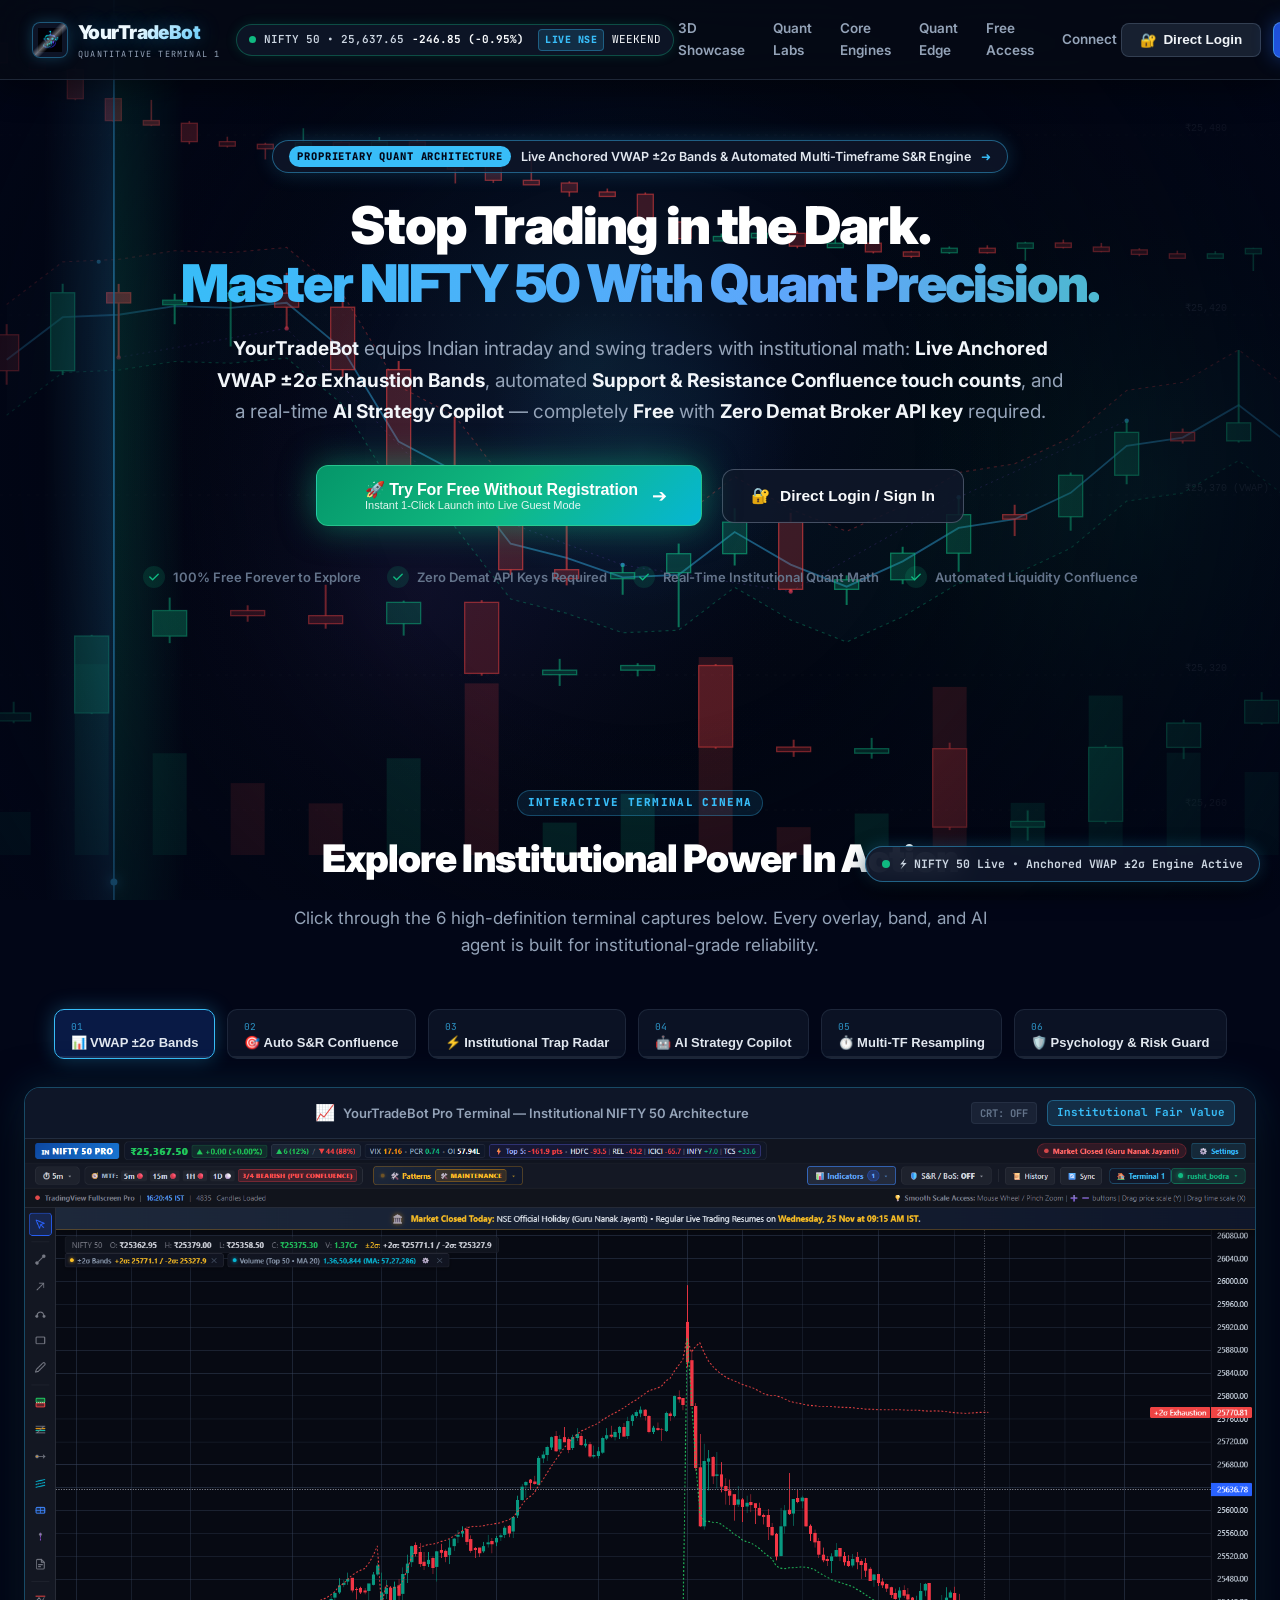
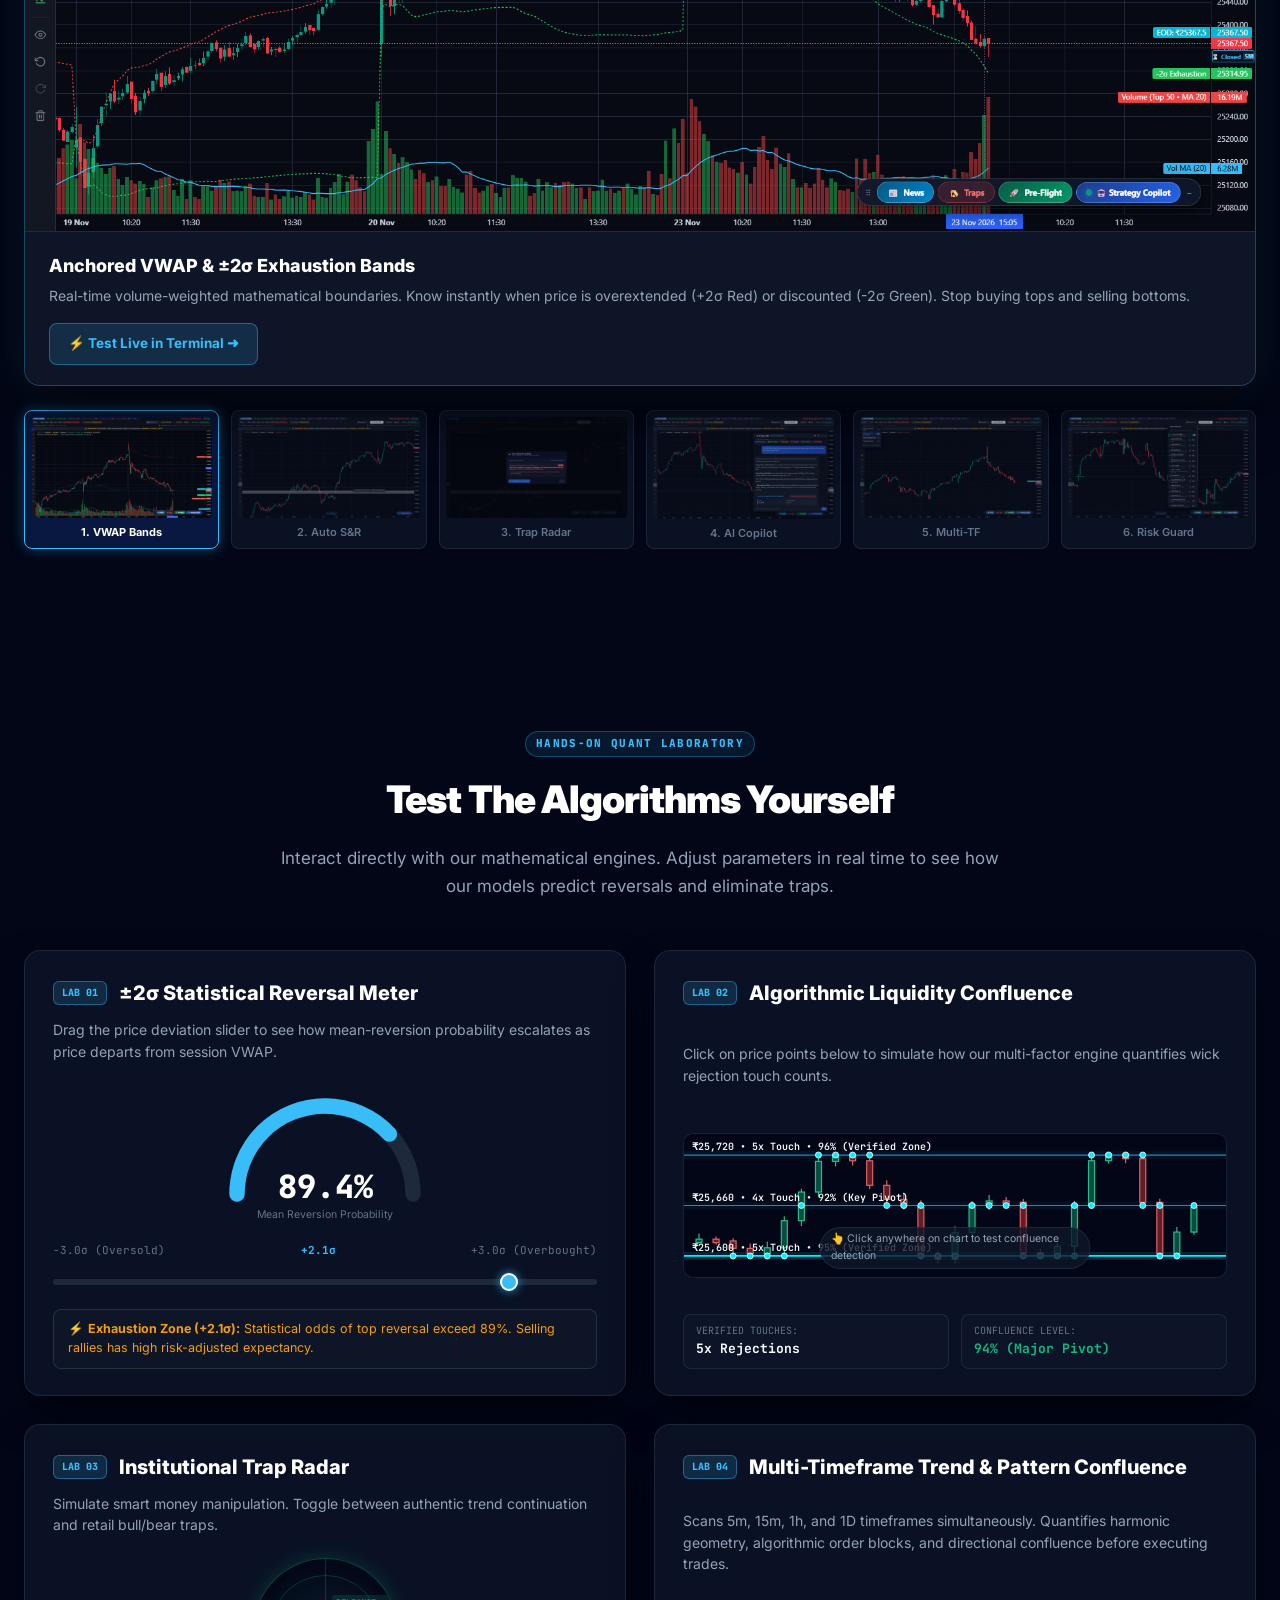
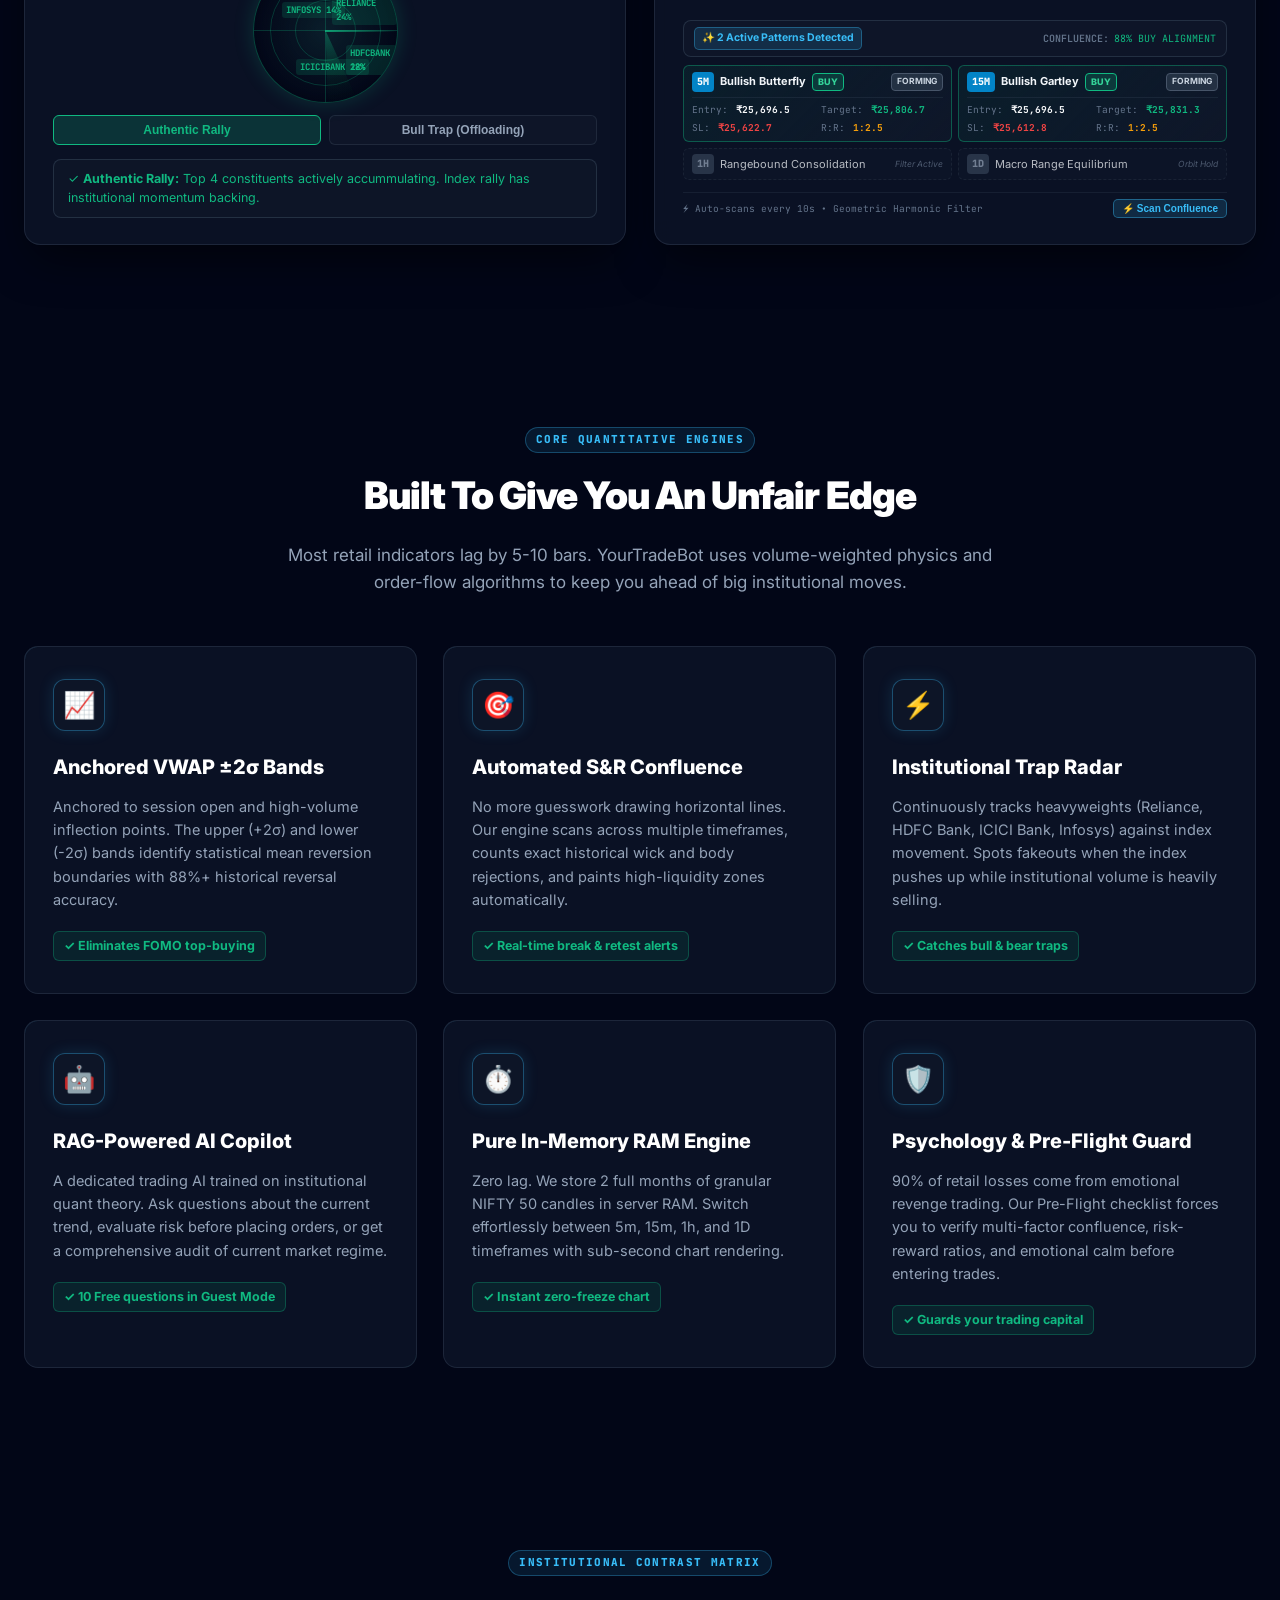
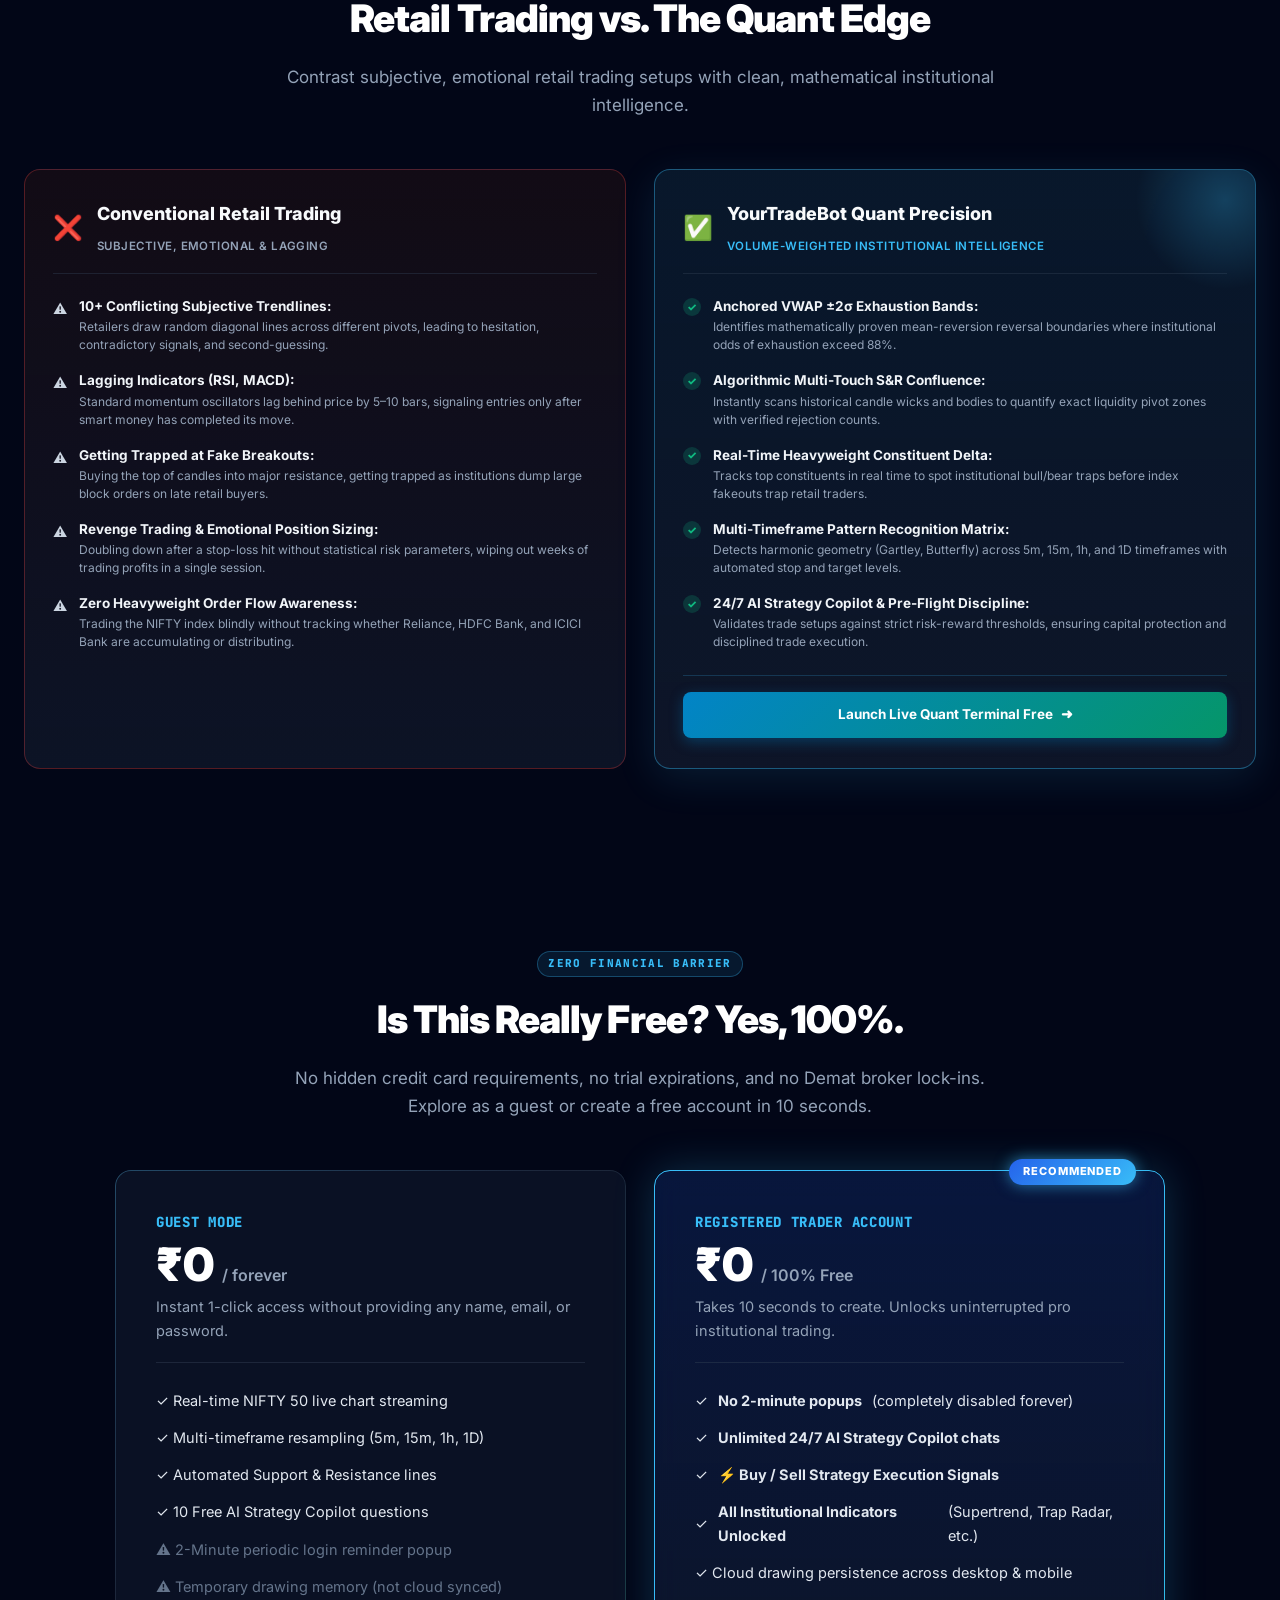
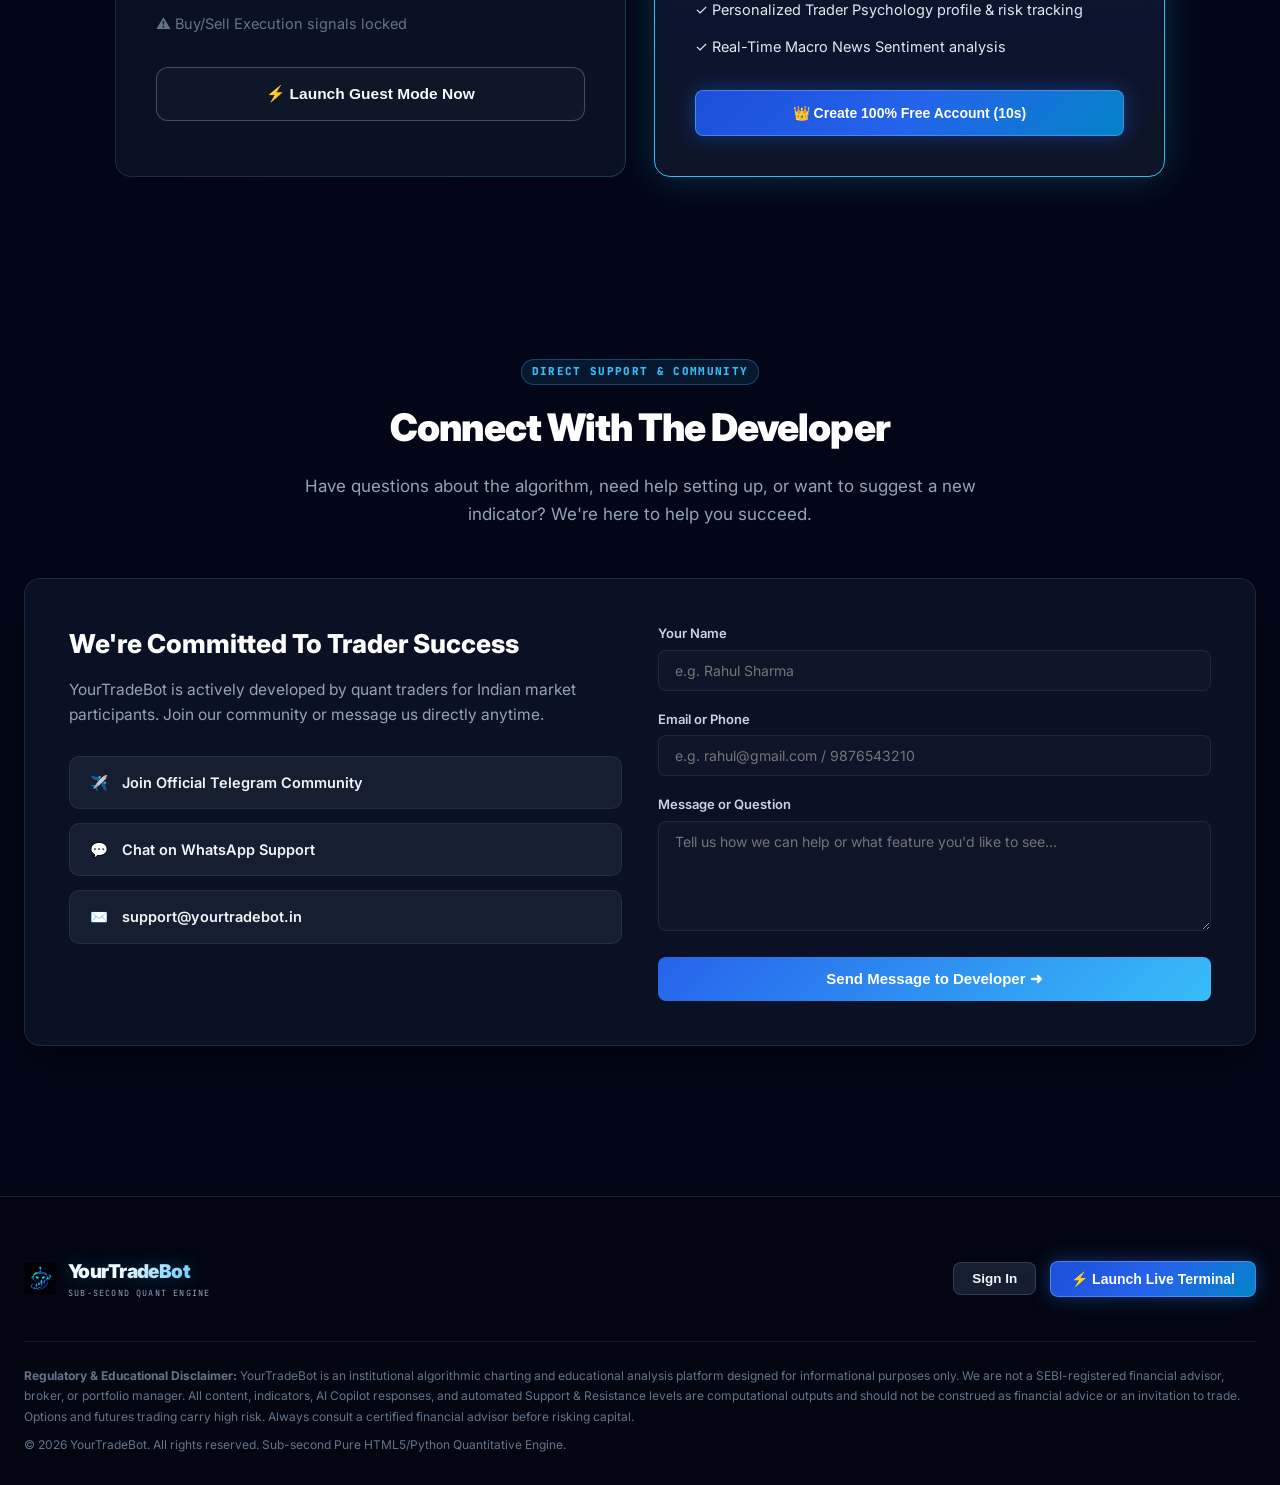
==== commit f9667417: "fix(terminal_1): fix mobile navbar overlap and button text wrapping" ====
--- a/templates/terminal_1.html
+++ b/templates/terminal_1.html
@@ -26,7 +26,7 @@
     <link href="https://fonts.googleapis.com/css2?family=Inter:wght@300;400;500;600;700;800;900&family=JetBrains+Mono:wght@400;600;700;800&display=swap" rel="stylesheet">
     
     <!-- Terminal 1 Master Stylesheet (World's Best Animated UI/UX) -->
-    <link rel="stylesheet" href="/static/css/terminal_1.css?v=20261127_11">
+    <link rel="stylesheet" href="/static/css/terminal_1.css?v=20261127_12">
 </head>
 <body>
 
@@ -83,14 +83,16 @@
             <!-- Direct Login Button -->
             <button id="nav-login-btn" class="btn-login" onclick="openAuthModal('login')">
                 <span class="btn-icon">🔐</span>
-                <span>Direct Login</span>
+                <span class="btn-text-desktop">Direct Login</span>
+                <span class="btn-text-mobile">Login</span>
             </button>
 
             <!-- 1-Click Guest CTA -->
             <button class="btn-cta-primary" onclick="launchGuestMode()">
                 <span class="btn-glow-layer"></span>
                 <span class="btn-icon">⚡</span>
-                <span>Try Free (Guest Mode)</span>
+                <span class="btn-text-desktop">Try Free (Guest Mode)</span>
+                <span class="btn-text-mobile">Guest Mode</span>
             </button>
         </div>
     </header>
@@ -1019,7 +1021,7 @@
     </div>
 
     <!-- Master Interactive Scripts -->
-    <script src="/static/js/terminal_1_bg.js?v=20261127_11"></script>
-    <script src="/static/js/terminal_1.js?v=20261127_11"></script>
+    <script src="/static/js/terminal_1_bg.js?v=20261127_12"></script>
+    <script src="/static/js/terminal_1.js?v=20261127_12"></script>
 </body>
 </html>
--- a/static/css/terminal_1.css
+++ b/static/css/terminal_1.css
@@ -387,6 +387,7 @@
   display: flex;
   align-items: center;
   justify-content: space-between;
+  flex-wrap: nowrap;
   padding: 12px 32px;
   background: rgba(5, 10, 21, 0.82);
   backdrop-filter: blur(20px);
@@ -400,6 +401,8 @@
   display: flex;
   align-items: center;
   gap: 16px;
+  flex-shrink: 0;
+  min-width: 0;
 }
 
 .logo-shield {
@@ -574,6 +577,15 @@
   display: flex;
   align-items: center;
   gap: 12px;
+  flex-shrink: 0;
+}
+
+.btn-text-desktop {
+  display: inline;
+}
+
+.btn-text-mobile {
+  display: none;
 }
 
 .btn-login {
@@ -588,6 +600,8 @@
   font-size: 13.5px;
   font-weight: 600;
   cursor: pointer;
+  white-space: nowrap;
+  flex-shrink: 0;
   transition: var(--trans-fast);
 }
 
@@ -612,6 +626,8 @@
   font-size: 14px;
   font-weight: 700;
   cursor: pointer;
+  white-space: nowrap;
+  flex-shrink: 0;
   box-shadow: 0 0 20px rgba(37, 99, 235, 0.45);
   overflow: hidden;
   transition: var(--trans-fast);
@@ -2646,6 +2662,7 @@
 }
 
 @media (max-width: 1180px) {
+  .nav-center-menu { display: none !important; }
   .features-grid { grid-template-columns: repeat(2, 1fr); }
   .quant-labs-grid { grid-template-columns: 1fr; }
   .gallery-thumbnails-strip { grid-template-columns: repeat(3, 1fr); }
@@ -2654,7 +2671,7 @@
 
 @media (max-width: 992px) {
   .navbar { padding: 10px 20px; }
-  .nav-center-menu { display: none; }
+  .nav-center-menu { display: none !important; }
   .hero-title { font-size: 32px; }
   .hero-subtitle { font-size: 15px; }
   .pricing-grid { grid-template-columns: 1fr 1fr; gap: 16px; max-width: 100%; margin: 0 auto; }
@@ -2664,14 +2681,19 @@
 
 @media (max-width: 768px) {
   .hide-on-mobile { display: none !important; }
+  .btn-text-desktop { display: none !important; }
+  .btn-text-mobile { display: inline !important; }
   .navbar { padding: 8px 10px; }
+  .logo-shield { width: 28px !important; height: 28px !important; border-radius: 6px !important; flex-shrink: 0 !important; }
+  .logo-shield img { width: 18px !important; height: 18px !important; }
   .brand-logo-img { width: 22px; height: 22px; }
-  .brand-title { font-size: 14.5px; }
-  .brand-subtext { display: none; }
-  .live-ticker-badge { display: none; }
-  .nav-actions { gap: 5px; }
-  .btn-login { padding: 5px 9px; font-size: 11px; border-radius: 6px; }
-  .btn-cta-primary { padding: 5px 10px; font-size: 11px; border-radius: 6px; }
+  .brand-text, .brand-title { font-size: 14.5px !important; white-space: nowrap !important; flex-shrink: 0 !important; }
+  .brand-subtext { display: none !important; }
+  .live-ticker-badge { display: none !important; }
+  .nav-brand { gap: 8px !important; min-width: 0 !important; flex-shrink: 0 !important; }
+  .nav-actions { gap: 6px !important; flex-shrink: 0 !important; }
+  .btn-login { padding: 6px 10px !important; font-size: 11.5px !important; border-radius: 6px !important; white-space: nowrap !important; flex-shrink: 0 !important; }
+  .btn-cta-primary { padding: 6px 11px !important; font-size: 11.5px !important; border-radius: 6px !important; white-space: nowrap !important; flex-shrink: 0 !important; }
 
   .hero { padding: 36px 12px 30px; }
   .hero-top-announcement {
@@ -3108,6 +3130,15 @@
 }
 
 @media (max-width: 480px) {
+  .navbar { padding: 8px 8px !important; }
+  .logo-shield { width: 26px !important; height: 26px !important; border-radius: 6px !important; }
+  .logo-shield img { width: 16px !important; height: 16px !important; }
+  .brand-text, .brand-title { font-size: 13.5px !important; }
+  .nav-brand { gap: 6px !important; }
+  .nav-actions { gap: 5px !important; }
+  .btn-login { padding: 5px 8px !important; font-size: 10.5px !important; border-radius: 6px !important; }
+  .btn-cta-primary { padding: 5px 9px !important; font-size: 11px !important; border-radius: 6px !important; }
+
   .hero-title { font-size: 17px; line-height: 1.25; }
   .hero-subtitle { font-size: 10.5px; line-height: 1.45; }
   .section-title { font-size: 15.5px; }
@@ -3155,6 +3186,17 @@
   .pricing-desc {
     font-size: 8px !important;
   }
+}
+
+@media (max-width: 360px) {
+  .navbar { padding: 6px 6px !important; }
+  .logo-shield { width: 24px !important; height: 24px !important; }
+  .logo-shield img { width: 15px !important; height: 15px !important; }
+  .brand-text, .brand-title { font-size: 12.5px !important; }
+  .nav-brand { gap: 5px !important; }
+  .nav-actions { gap: 4px !important; }
+  .btn-login { padding: 4px 6px !important; font-size: 10px !important; }
+  .btn-cta-primary { padding: 4px 7px !important; font-size: 10.5px !important; }
 }
 
 /* =====================================================================
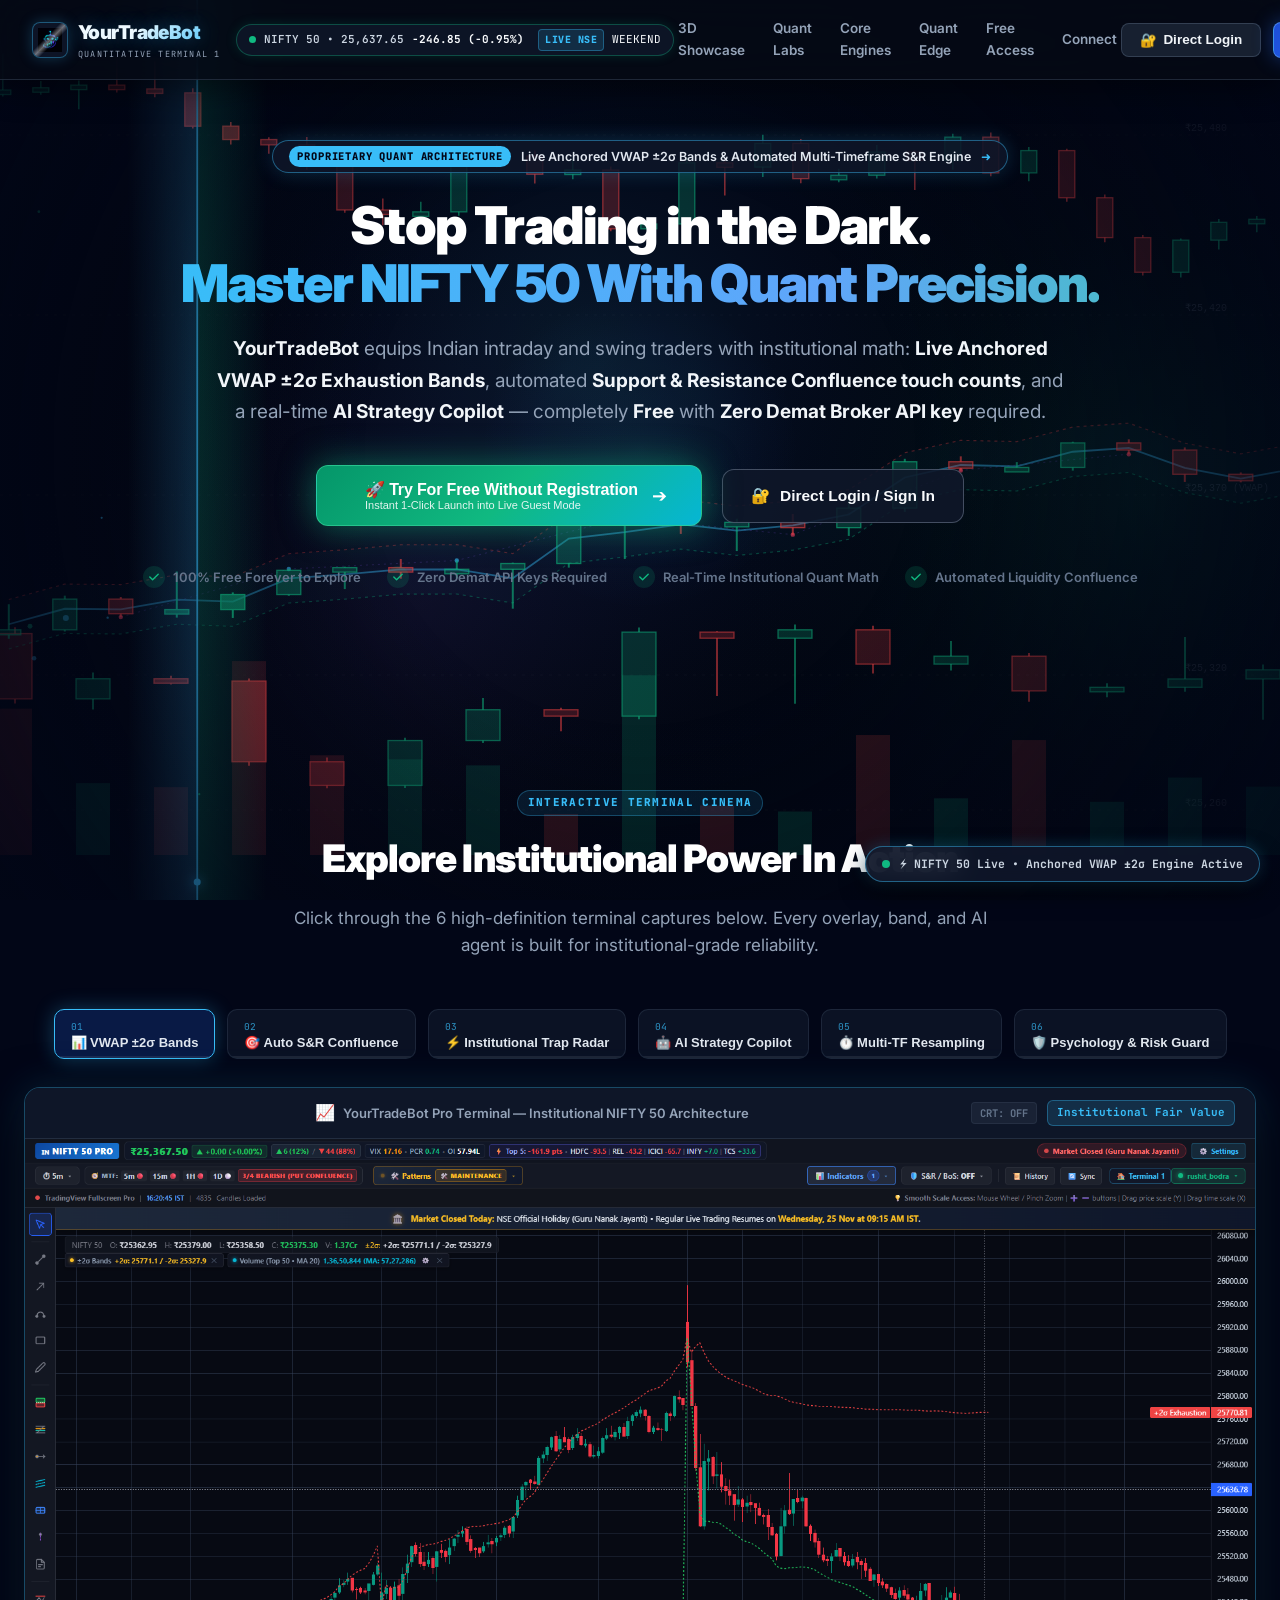
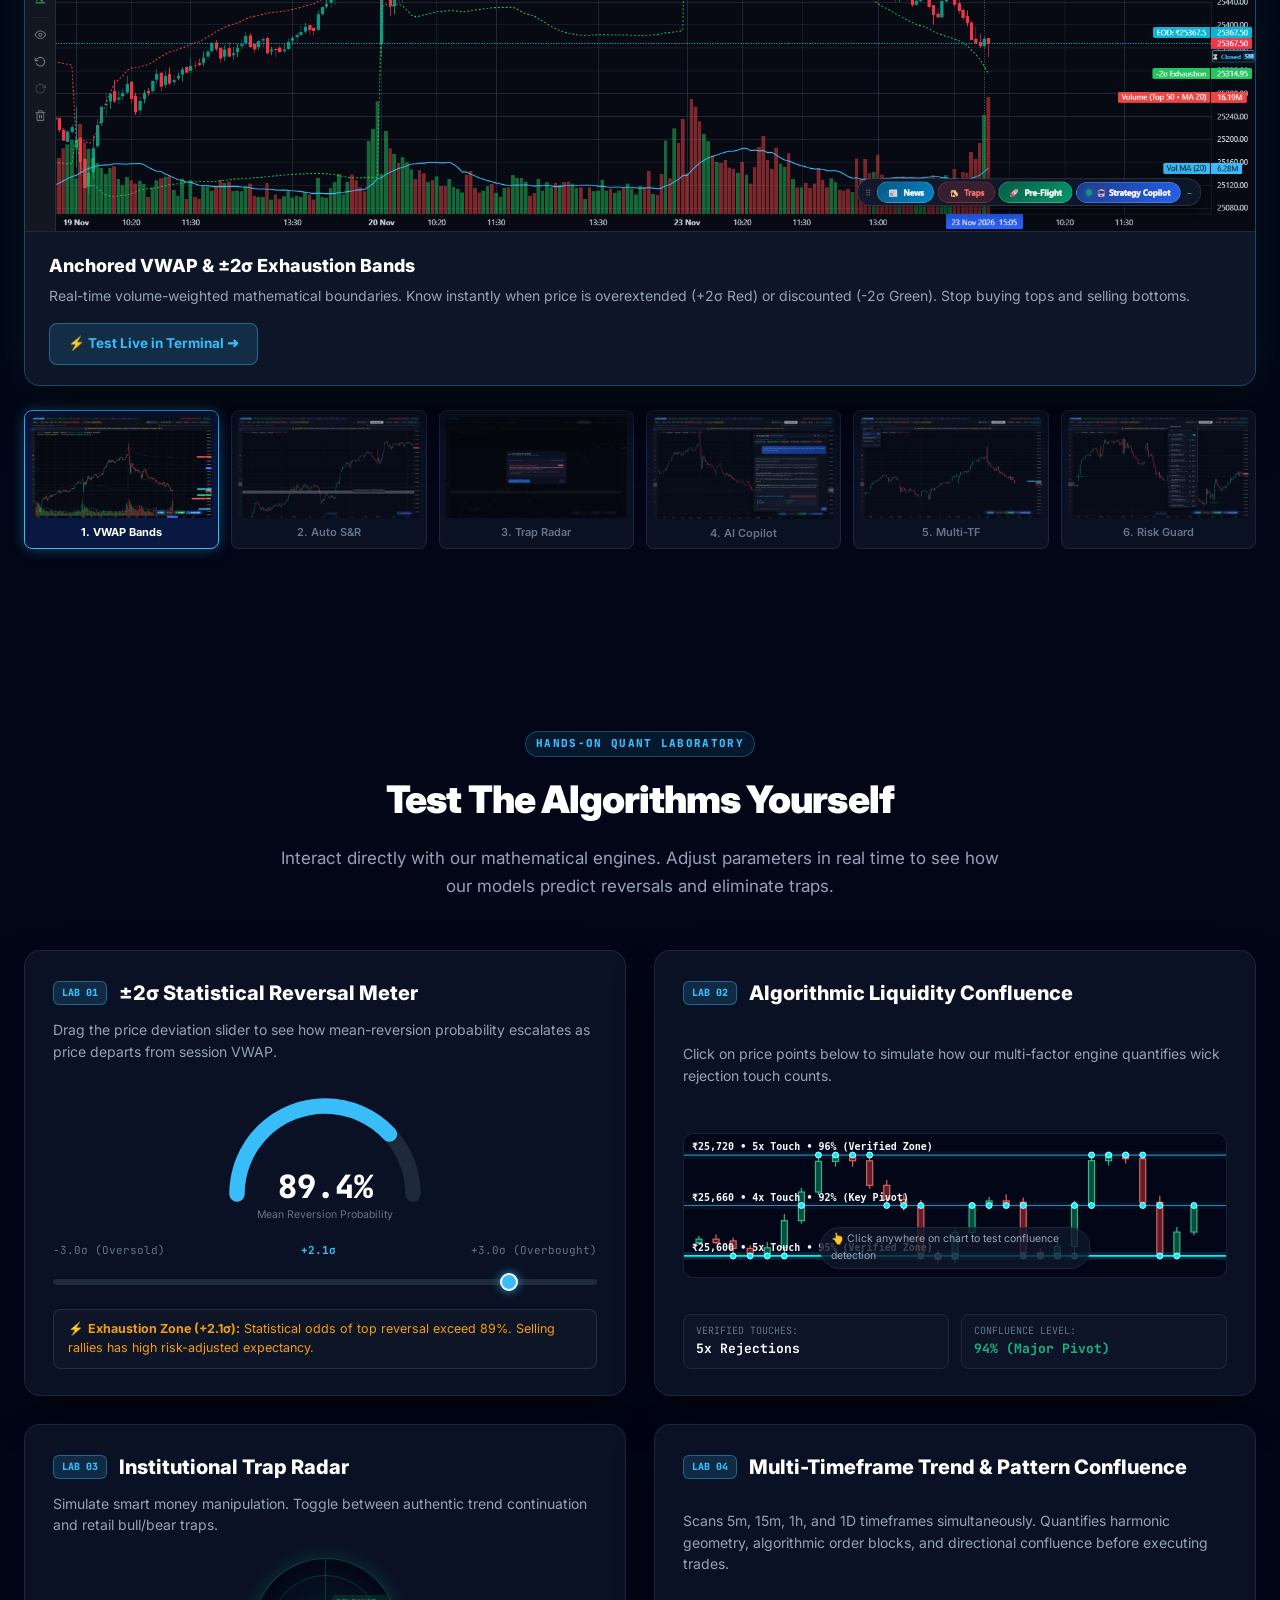
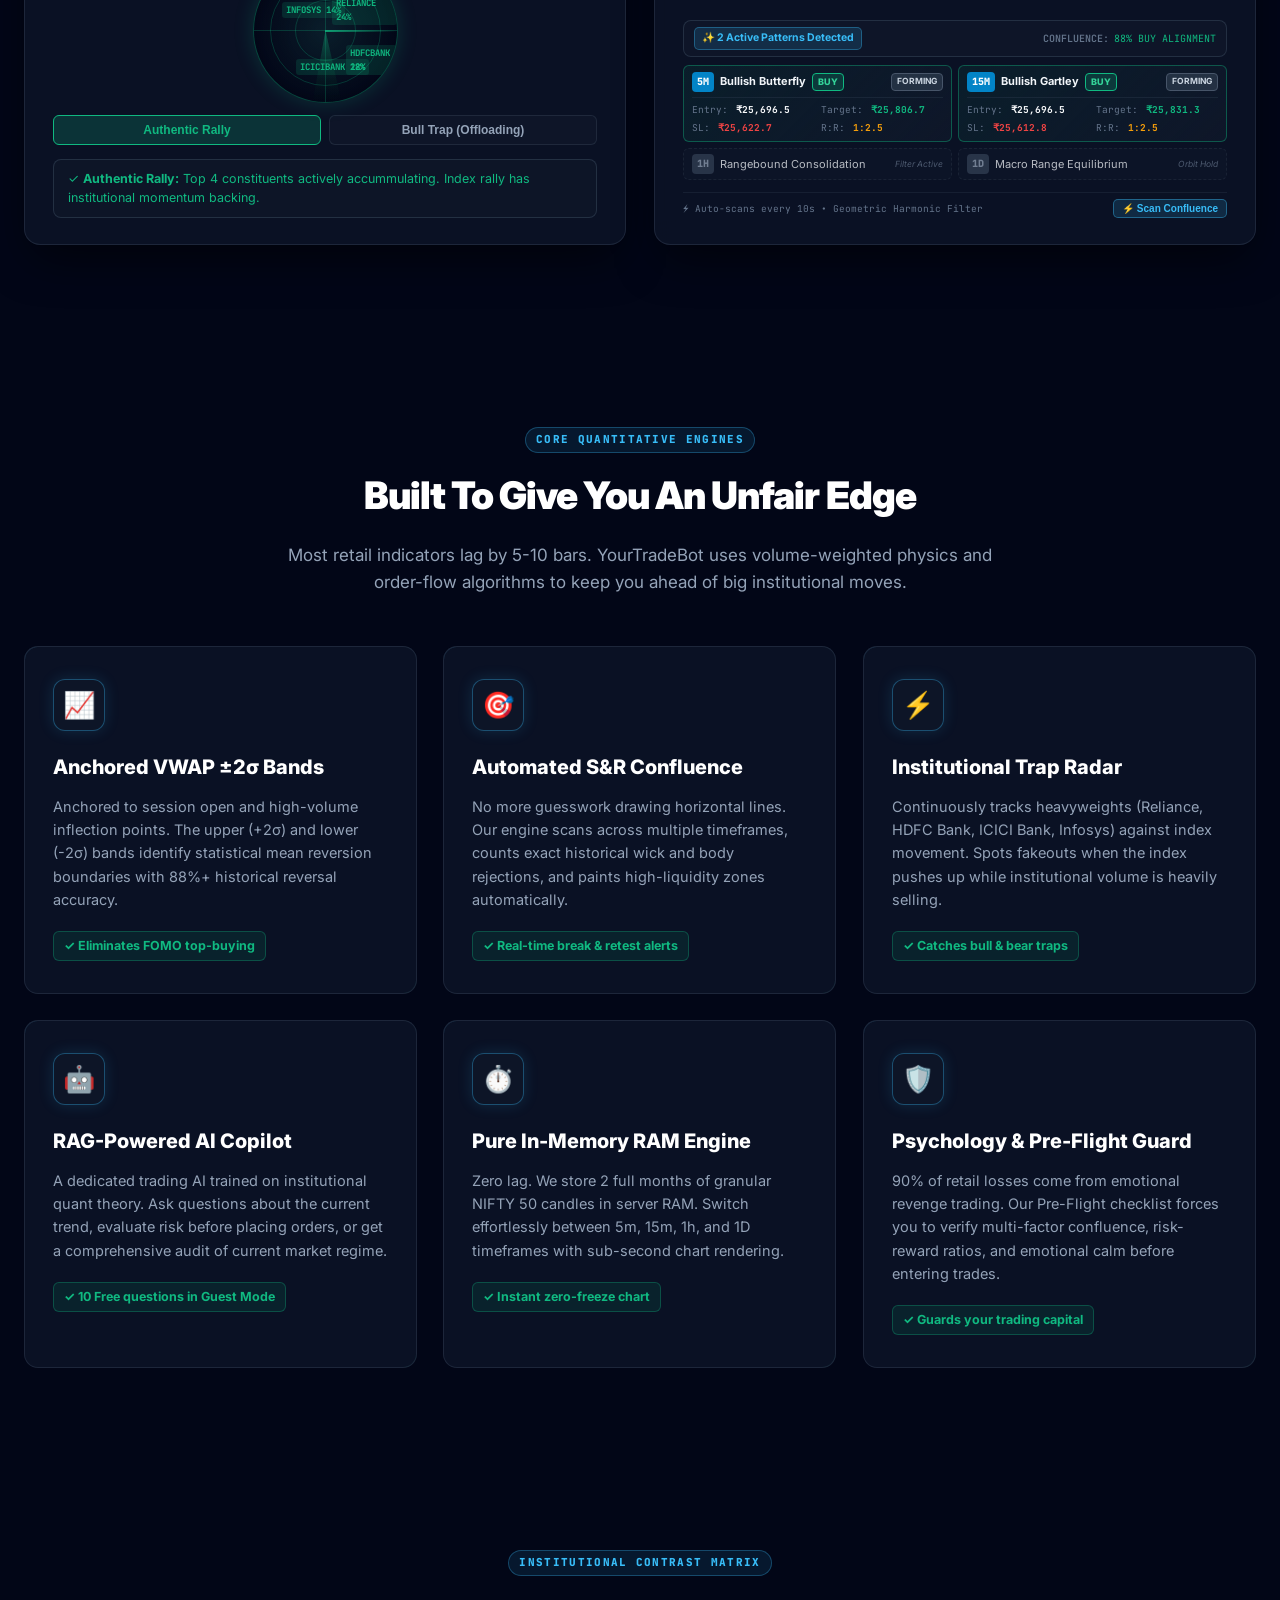
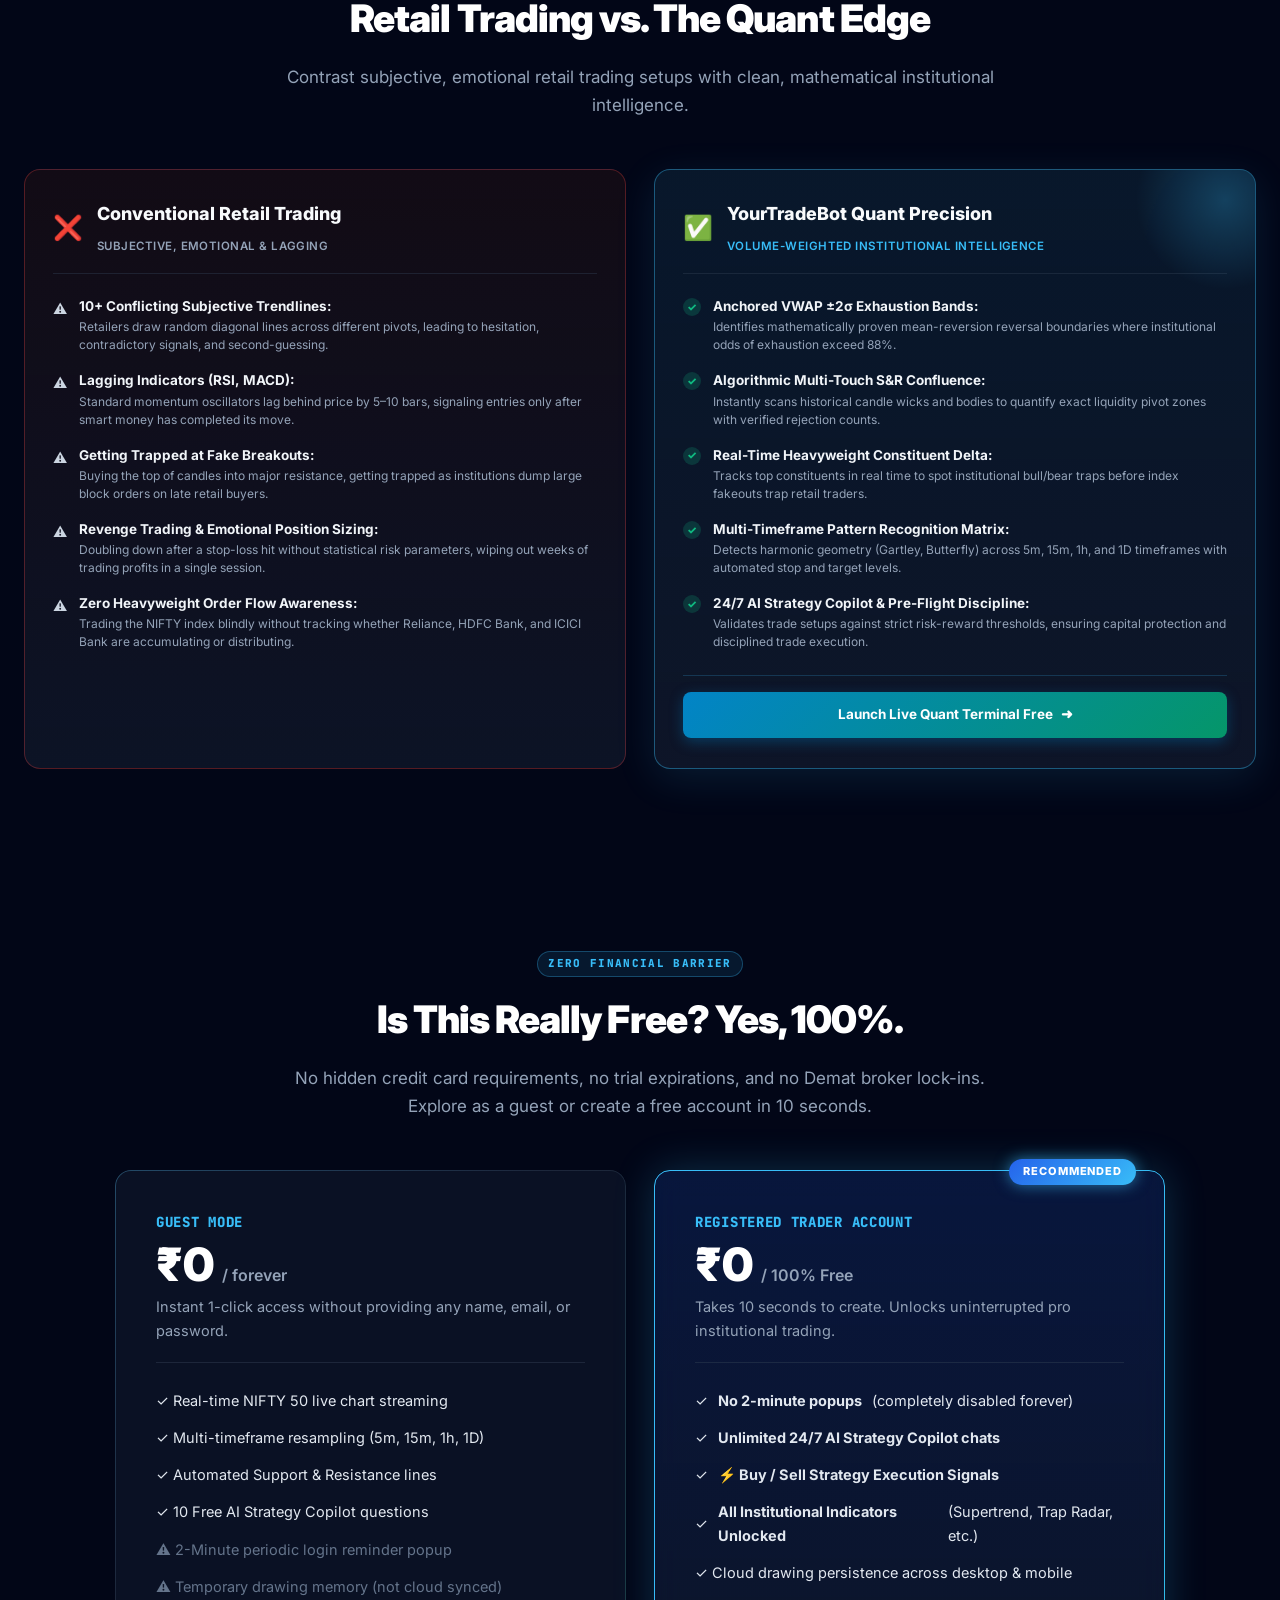
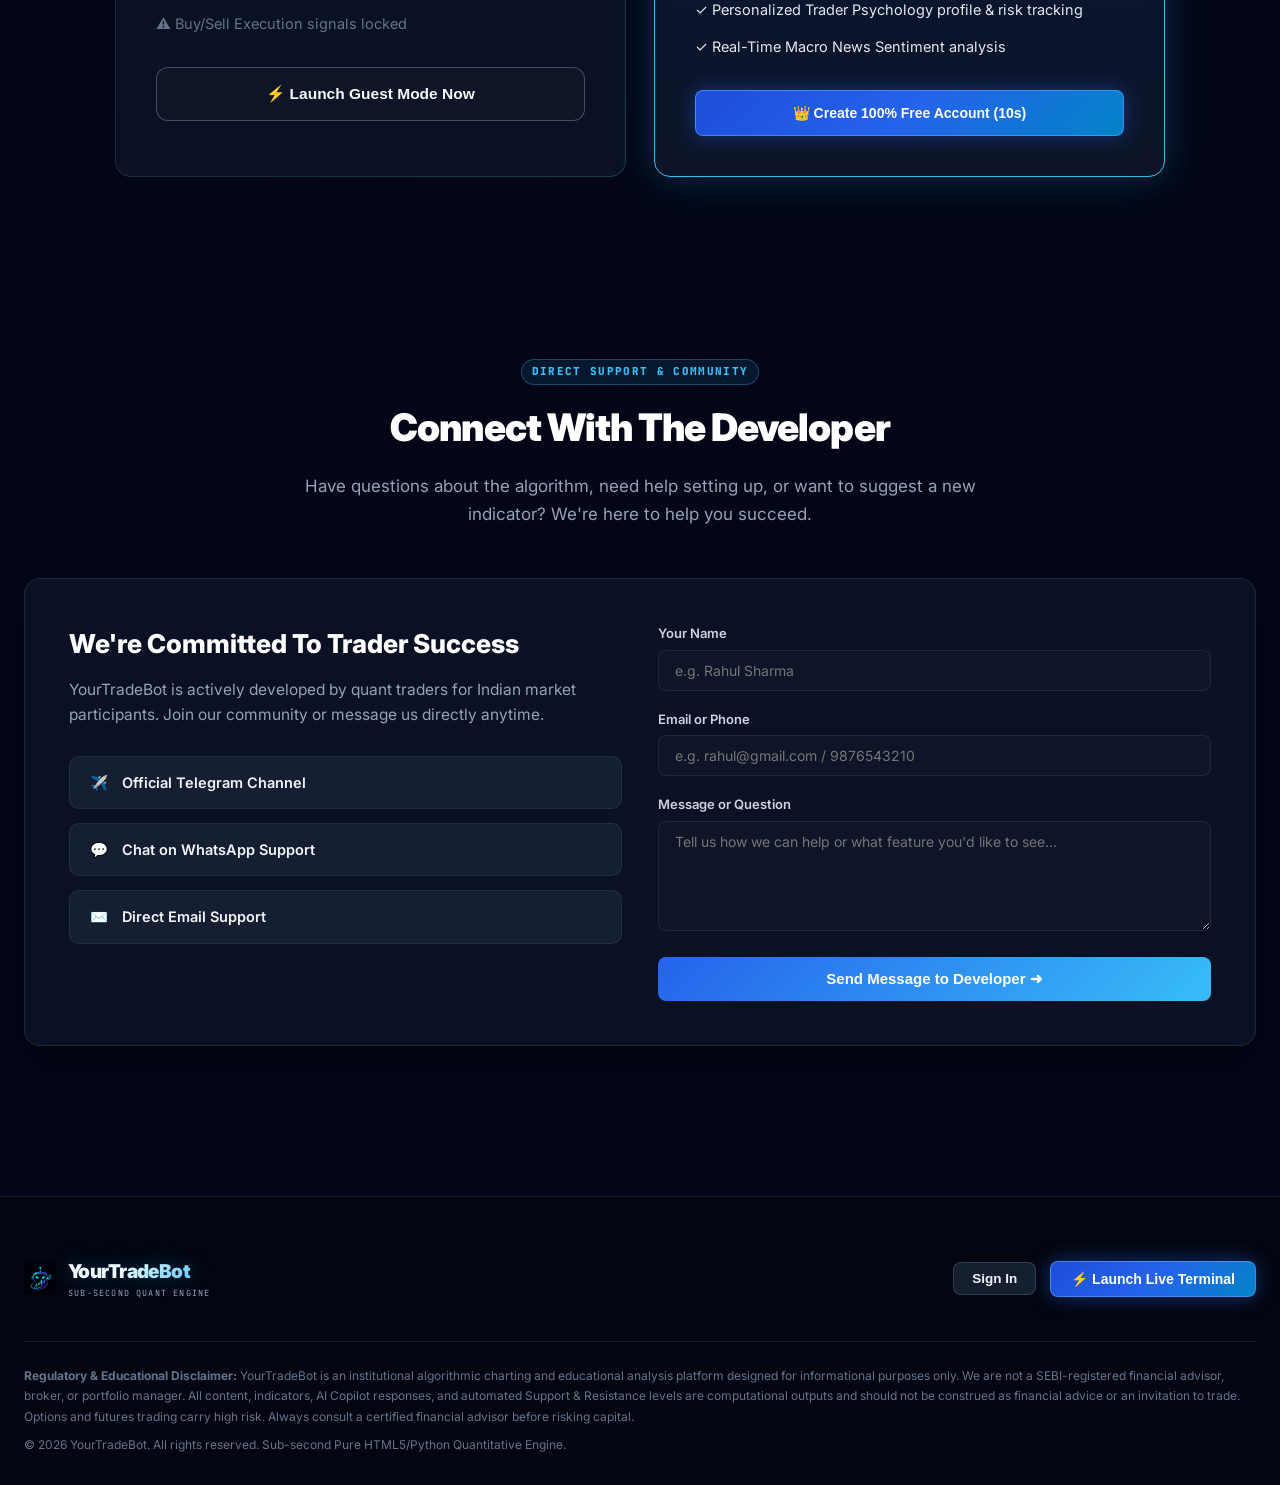
==== commit 68d5a368: "fix(contact): replace dummy contacts with official WhatsApp, Telegram and Email" ====
--- a/templates/terminal_1.html
+++ b/templates/terminal_1.html
@@ -26,7 +26,7 @@
     <link href="https://fonts.googleapis.com/css2?family=Inter:wght@300;400;500;600;700;800;900&family=JetBrains+Mono:wght@400;600;700;800&display=swap" rel="stylesheet">
     
     <!-- Terminal 1 Master Stylesheet (World's Best Animated UI/UX) -->
-    <link rel="stylesheet" href="/static/css/terminal_1.css?v=20261127_12">
+    <link rel="stylesheet" href="/static/css/terminal_1.css?v=20261127_13">
 </head>
 <body>
 
@@ -754,17 +754,17 @@
                     </p>
 
                     <div class="contact-channels">
-                        <a href="https://t.me/yourtradebot" target="_blank" rel="noopener" class="channel-btn">
+                        <a href="https://t.me/Nifty_Signal_Rushit_bot" target="_blank" rel="noopener" class="channel-btn">
                             <span class="icon">✈️</span>
-                            <span>Join Official Telegram Community</span>
+                            <span>Official Telegram Channel</span>
                         </a>
-                        <a href="https://wa.me/919999999999" target="_blank" rel="noopener" class="channel-btn">
+                        <a href="https://wa.me/918160034453?text=Hi%20Rushit,%20I%20am%20using%20the%20NIFTY%2050%20Terminal%20and%20need%20assistance" target="_blank" rel="noopener" class="channel-btn">
                             <span class="icon">💬</span>
                             <span>Chat on WhatsApp Support</span>
                         </a>
-                        <a href="mailto:support@yourtradebot.in" class="channel-btn">
+                        <a href="mailto:bodrarushit@gmail.com?subject=NIFTY%2050%20Terminal%20-%20Support%20Inquiry" class="channel-btn">
                             <span class="icon">✉️</span>
-                            <span>support@yourtradebot.in</span>
+                            <span>Direct Email Support</span>
                         </a>
                     </div>
                 </div>
@@ -1021,7 +1021,7 @@
     </div>
 
     <!-- Master Interactive Scripts -->
-    <script src="/static/js/terminal_1_bg.js?v=20261127_12"></script>
-    <script src="/static/js/terminal_1.js?v=20261127_12"></script>
+    <script src="/static/js/terminal_1_bg.js?v=20261127_13"></script>
+    <script src="/static/js/terminal_1.js?v=20261127_13"></script>
 </body>
 </html>
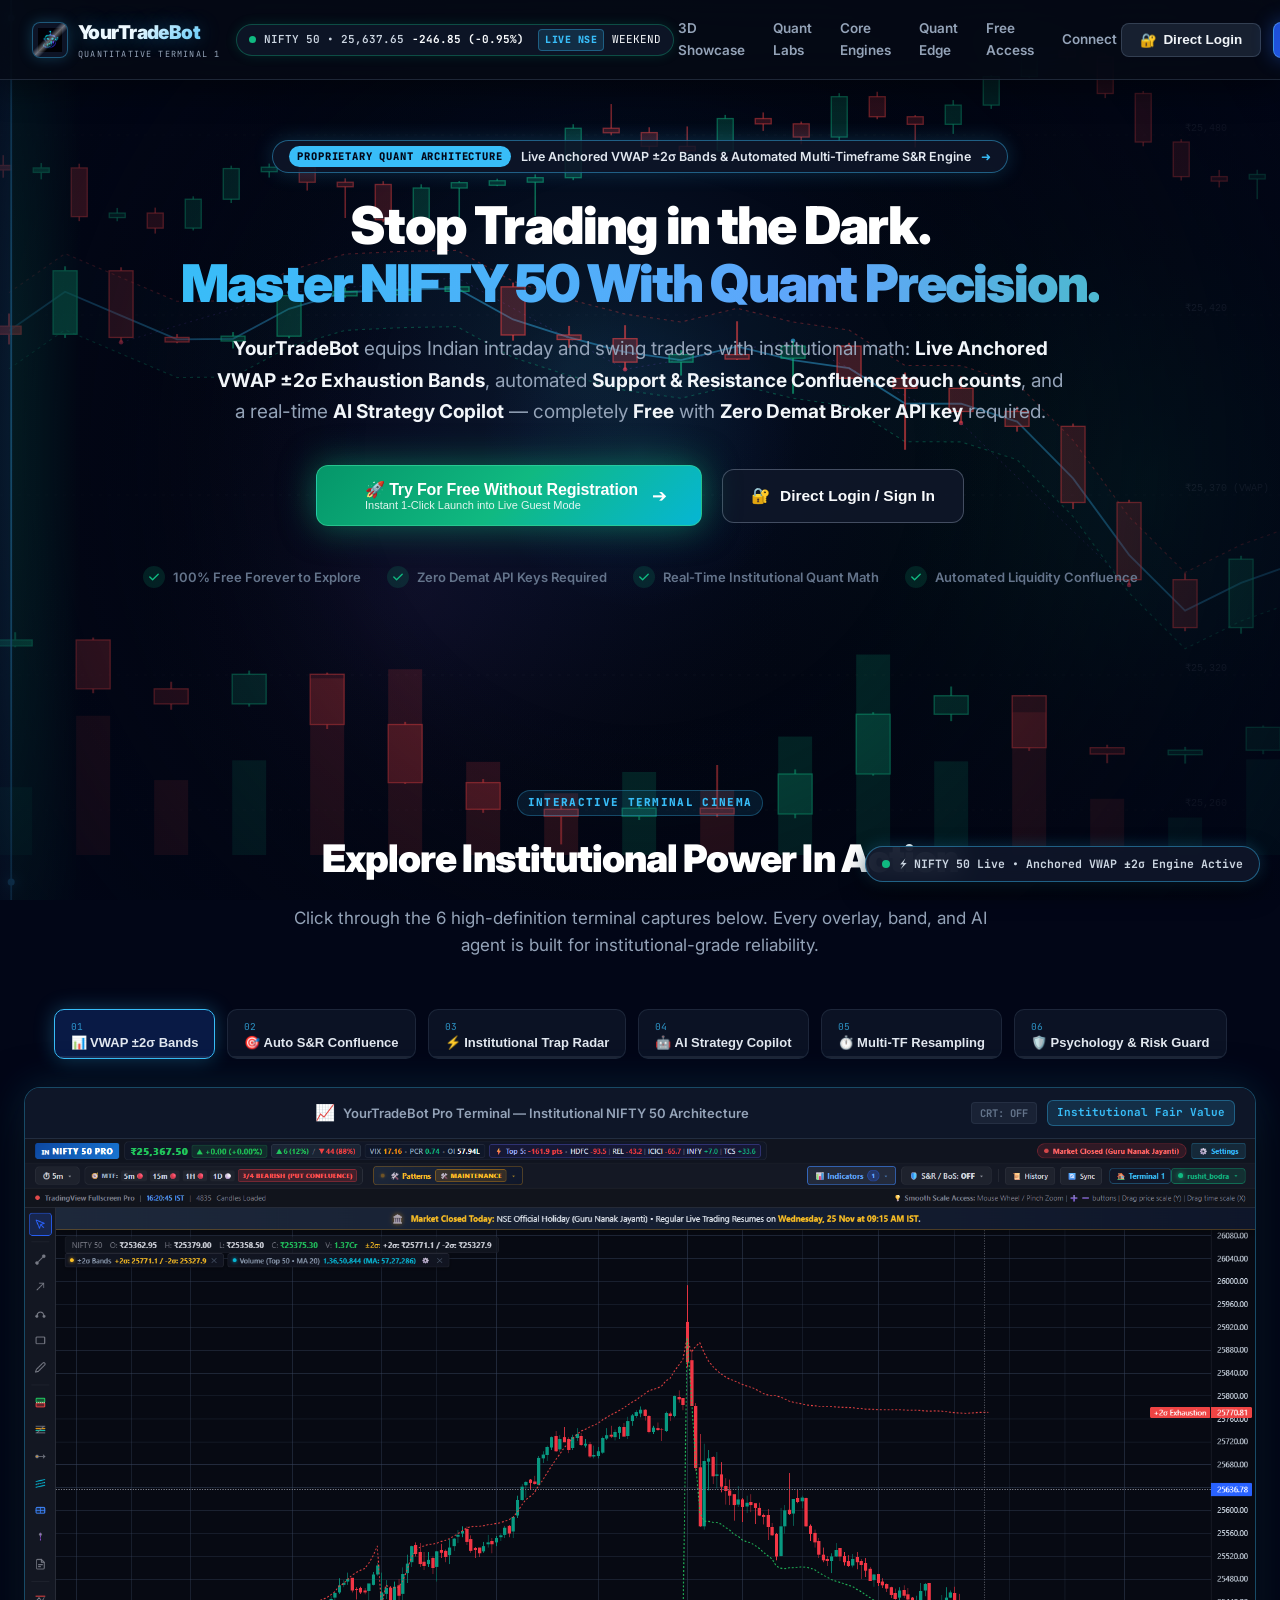
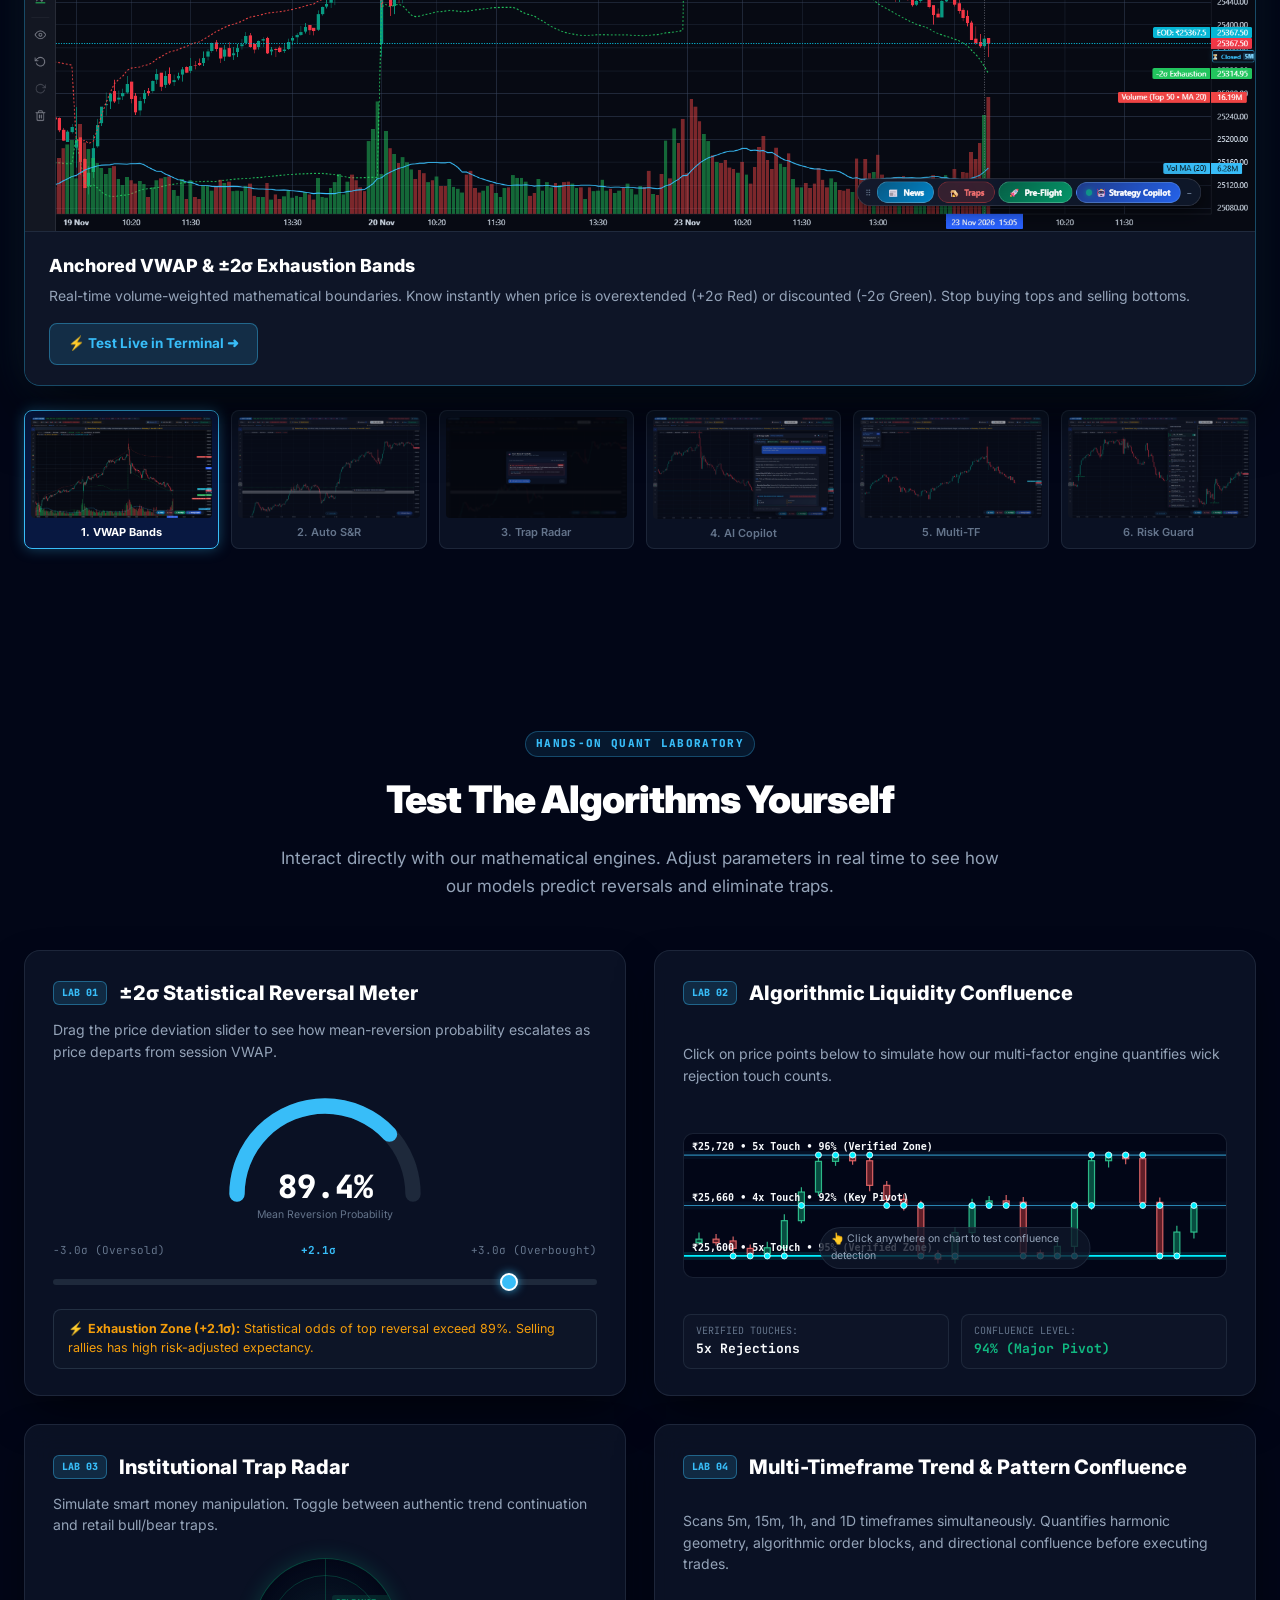
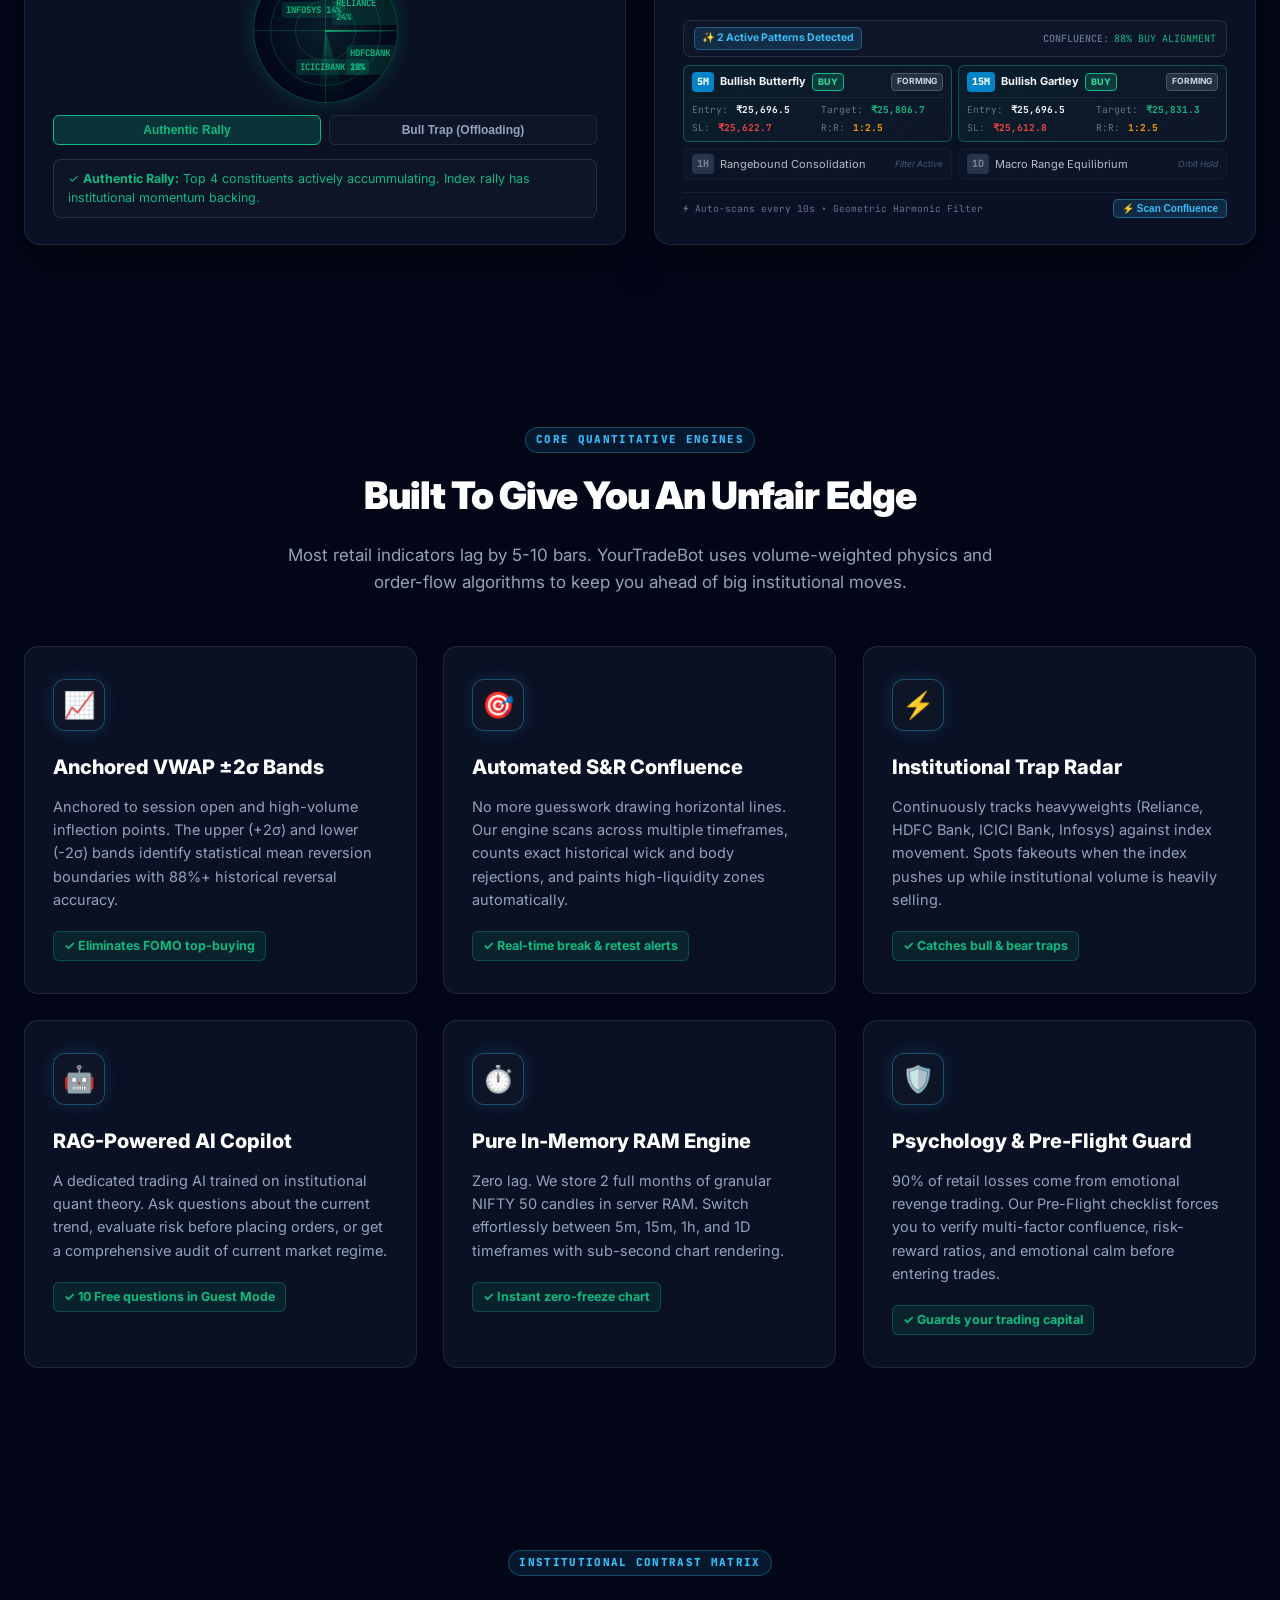
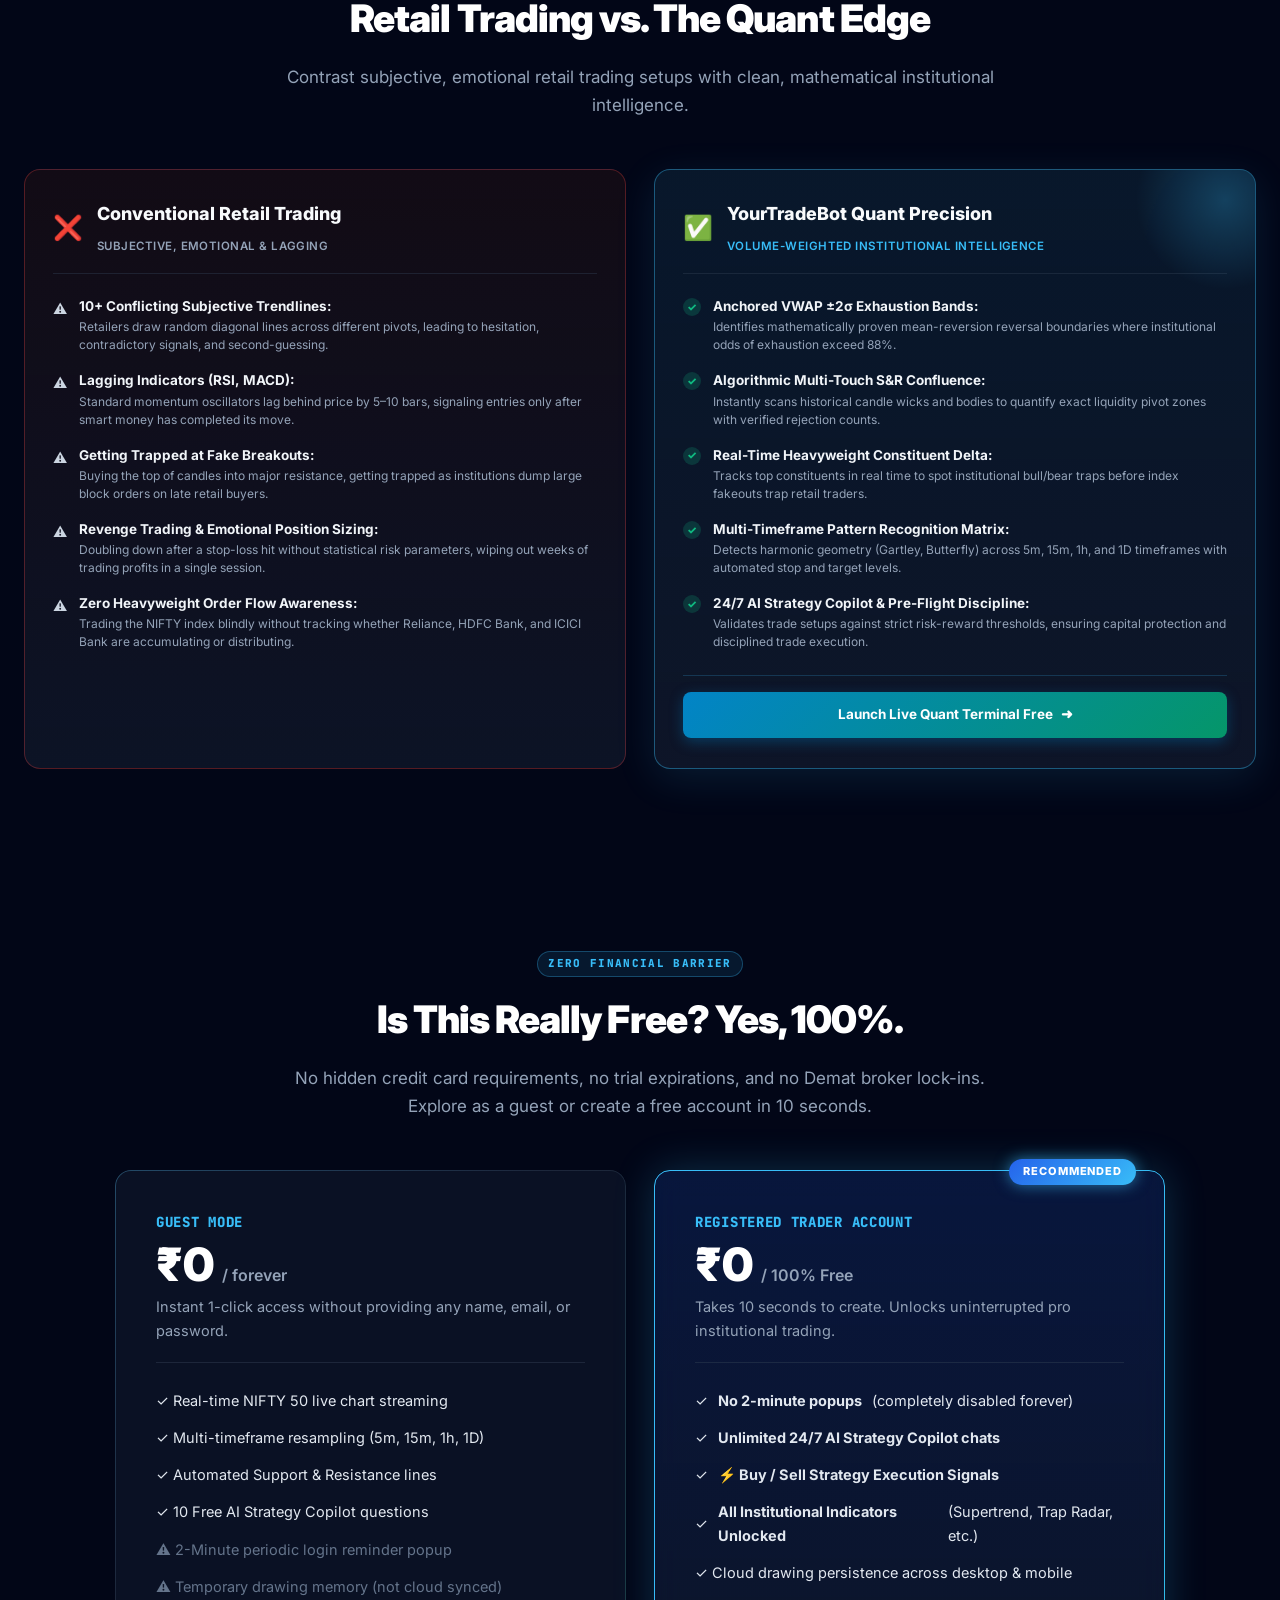
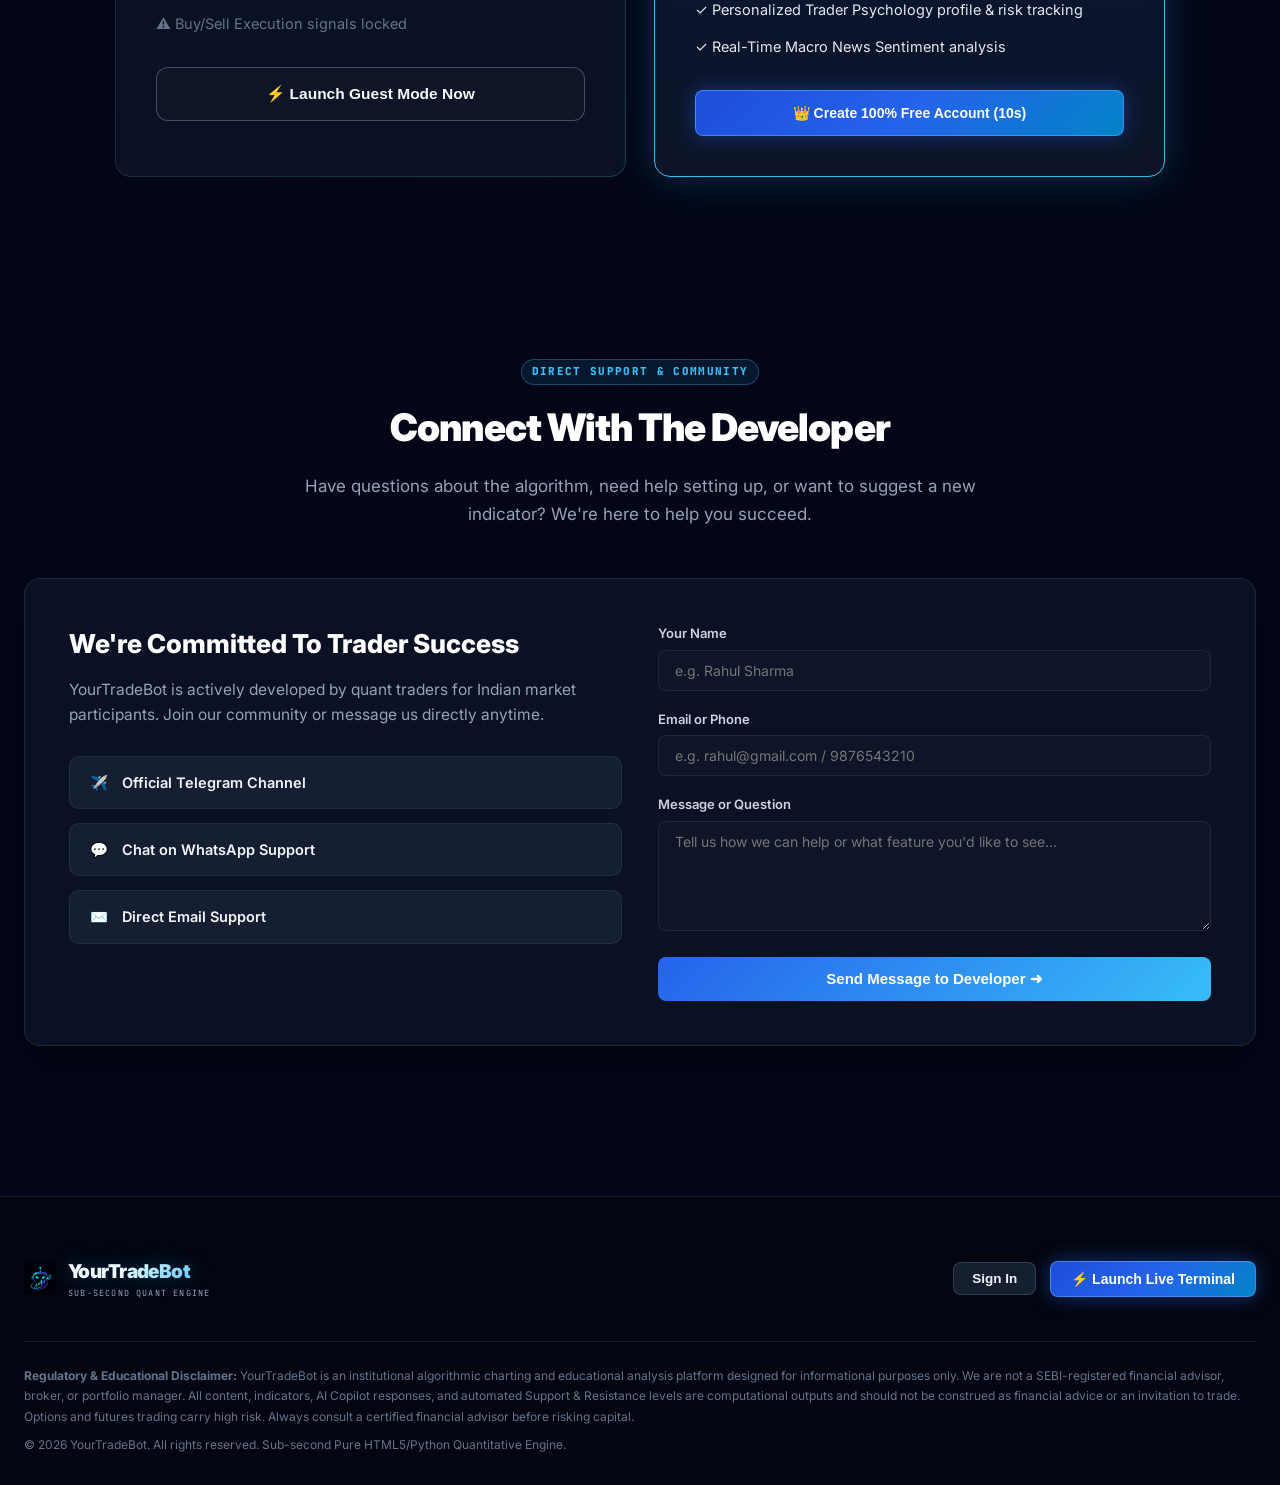
==== commit cf0ee2c9: "feat: streamline admin tables, restrict tracking to conversion funnel only, fix quant labs mobile la" ====
--- a/templates/terminal_1.html
+++ b/templates/terminal_1.html
@@ -26,7 +26,7 @@
     <link href="https://fonts.googleapis.com/css2?family=Inter:wght@300;400;500;600;700;800;900&family=JetBrains+Mono:wght@400;600;700;800&display=swap" rel="stylesheet">
     
     <!-- Terminal 1 Master Stylesheet (World's Best Animated UI/UX) -->
-    <link rel="stylesheet" href="/static/css/terminal_1.css?v=20261127_13">
+    <link rel="stylesheet" href="/static/css/terminal_1.css?v=20261128_01">
 </head>
 <body>
 
@@ -1022,6 +1022,6 @@
 
     <!-- Master Interactive Scripts -->
     <script src="/static/js/terminal_1_bg.js?v=20261127_13"></script>
-    <script src="/static/js/terminal_1.js?v=20261127_13"></script>
+    <script src="/static/js/terminal_1.js?v=20261128_01"></script>
 </body>
 </html>
--- a/static/css/terminal_1.css
+++ b/static/css/terminal_1.css
@@ -2883,13 +2883,75 @@
   .feature-card h3 { font-size: 13px; margin-bottom: 4px; }
   .feature-card p { font-size: 10.5px; line-height: 1.38; }
 
-  /* Quant Labs */
-  .labs-grid { grid-template-columns: 1fr; gap: 12px; }
-  .lab-card { padding: 12px 10px; border-radius: 8px; }
-  .lab-header { gap: 6px; margin-bottom: 6px; }
-  .lab-badge { font-size: 8.5px; padding: 2px 5px; }
-  .lab-header h3 { font-size: 13px; }
-  .lab-desc { font-size: 10.5px; line-height: 1.38; margin-bottom: 10px; }
+  /* Quant Labs - Contained square cards with visible borders on mobile */
+  #quant-labs {
+    padding-left: 14px !important;
+    padding-right: 14px !important;
+    box-sizing: border-box !important;
+    overflow-x: hidden !important;
+    width: 100% !important;
+    max-width: 100% !important;
+  }
+  .quant-labs-grid {
+    grid-template-columns: minmax(0, 1fr) !important;
+    gap: 14px !important;
+    width: 100% !important;
+    max-width: 100% !important;
+    min-width: 0 !important;
+    box-sizing: border-box !important;
+    margin: 0 auto !important;
+  }
+  .lab-card {
+    width: 100% !important;
+    max-width: 100% !important;
+    min-width: 0 !important;
+    box-sizing: border-box !important;
+    overflow: hidden !important;
+    padding: 16px 14px !important;
+    border-radius: 14px !important;
+    border: 1px solid var(--border-subtle) !important;
+    min-height: auto !important;
+  }
+  .lab-header { gap: 8px; margin-bottom: 8px; }
+  .lab-badge { font-size: 9px; padding: 2px 6px; }
+  .lab-header h3 { font-size: 14px; }
+  .lab-desc { font-size: 11px; line-height: 1.4; margin-bottom: 12px; }
+  .sr-interactive-viewport { width: 100% !important; max-width: 100% !important; box-sizing: border-box !important; }
+  #lab-sr-canvas { width: 100% !important; max-width: 100% !important; }
+  .sr-telemetry-grid { grid-template-columns: 1fr 1fr; gap: 8px !important; }
+  .sr-telemetry-col { padding: 6px 8px !important; min-width: 0 !important; }
+  .sr-v { font-size: 11.5px !important; }
+  .radar-toggle-bar { flex-wrap: wrap !important; gap: 6px !important; }
+  .radar-mode-btn { min-width: 0 !important; font-size: 11px !important; padding: 6px 8px !important; }
+  .mtf-matrix-wrap { width: 100% !important; max-width: 100% !important; min-width: 0 !important; box-sizing: border-box !important; overflow: hidden !important; }
+  .mtf-cards-list { width: 100% !important; max-width: 100% !important; min-width: 0 !important; box-sizing: border-box !important; }
+  .mtf-active-grid {
+    grid-template-columns: minmax(0, 1fr) !important;
+    gap: 8px !important;
+    width: 100% !important;
+    max-width: 100% !important;
+  }
+  .mtf-passive-strip {
+    grid-template-columns: minmax(0, 1fr) !important;
+    gap: 6px !important;
+    width: 100% !important;
+    max-width: 100% !important;
+  }
+  .mtf-pattern-item {
+    width: 100% !important;
+    max-width: 100% !important;
+    min-width: 0 !important;
+    box-sizing: border-box !important;
+    overflow: hidden !important;
+  }
+  .mtf-metrics-grid {
+    grid-template-columns: repeat(2, minmax(0, 1fr)) !important;
+    gap: 4px 8px !important;
+  }
+  .mtf-matrix-header {
+    flex-wrap: wrap !important;
+    gap: 6px !important;
+  }
   .slider-readout { font-size: 17px; }
   .lab-footer-callout { font-size: 10px; padding: 6px 8px; margin-top: 8px; border-radius: 6px; }
   .radar-toggle-btn { padding: 5px 8px; font-size: 10.5px; }
@@ -3144,7 +3206,9 @@
   .section-title { font-size: 15.5px; }
   .section-desc { font-size: 10px; line-height: 1.38; }
   .section { padding: 22px 8px; }
-  .lab-card { padding: 10px 8px; }
+  #quant-labs { padding-left: 10px !important; padding-right: 10px !important; }
+  .quant-labs-grid { gap: 12px !important; }
+  .lab-card { padding: 12px 10px !important; border-radius: 12px !important; }
   .contact-wrap { padding: 12px 8px; }
   .btn-hero-guest, .btn-hero-login { max-width: 100%; }
   .gallery-viewport { max-height: 190px; }
